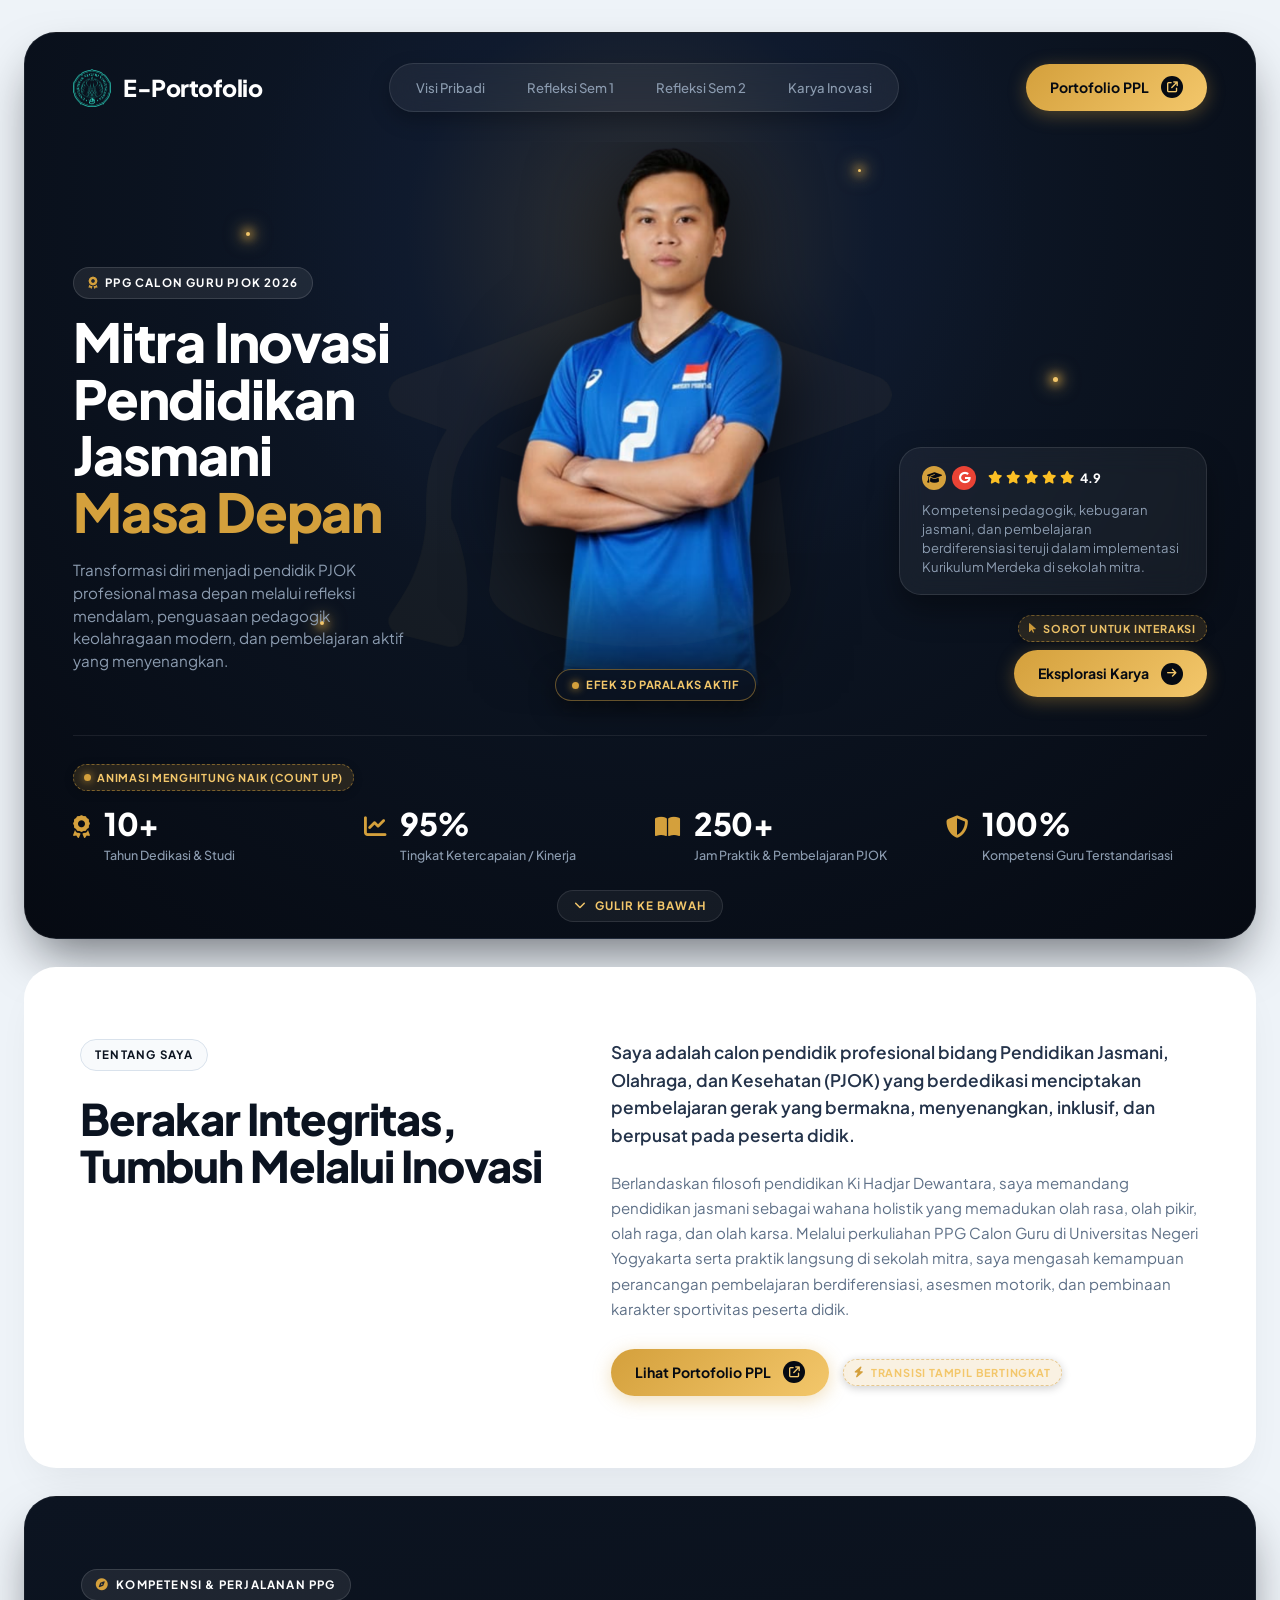
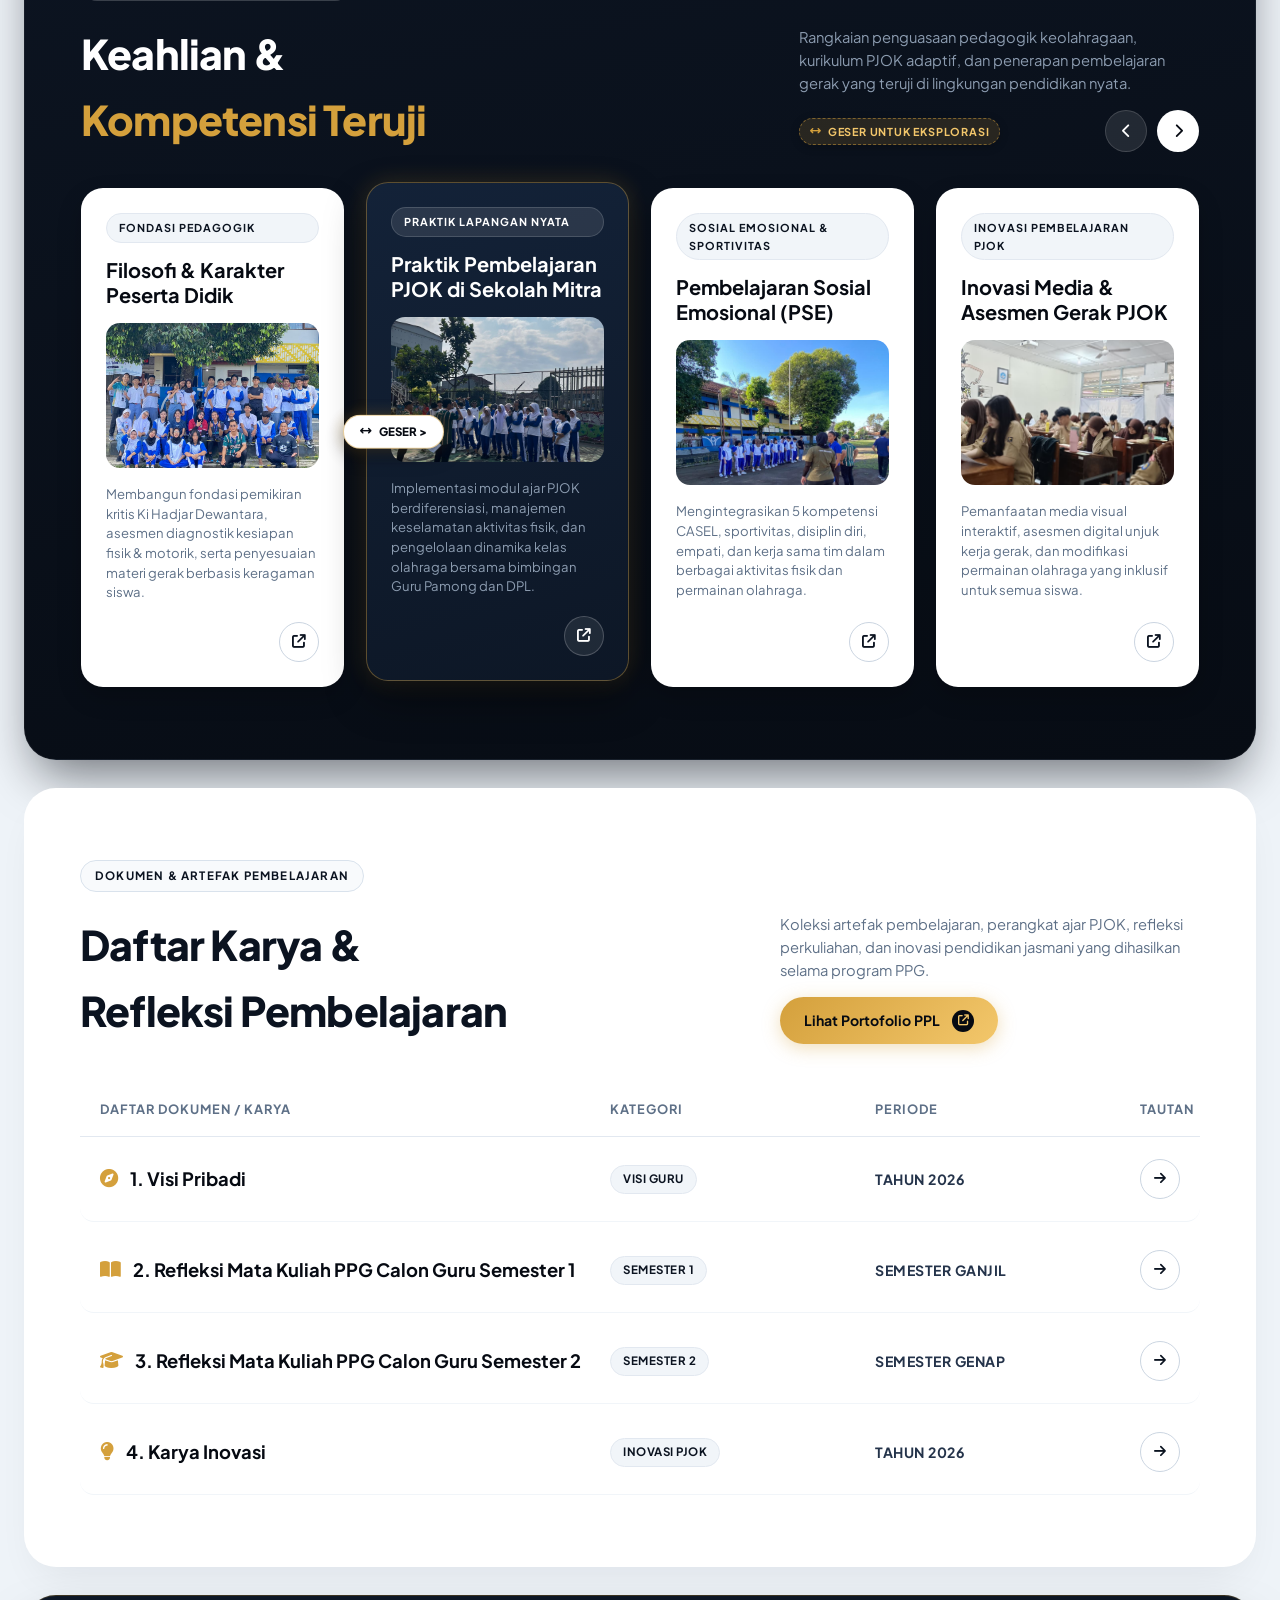
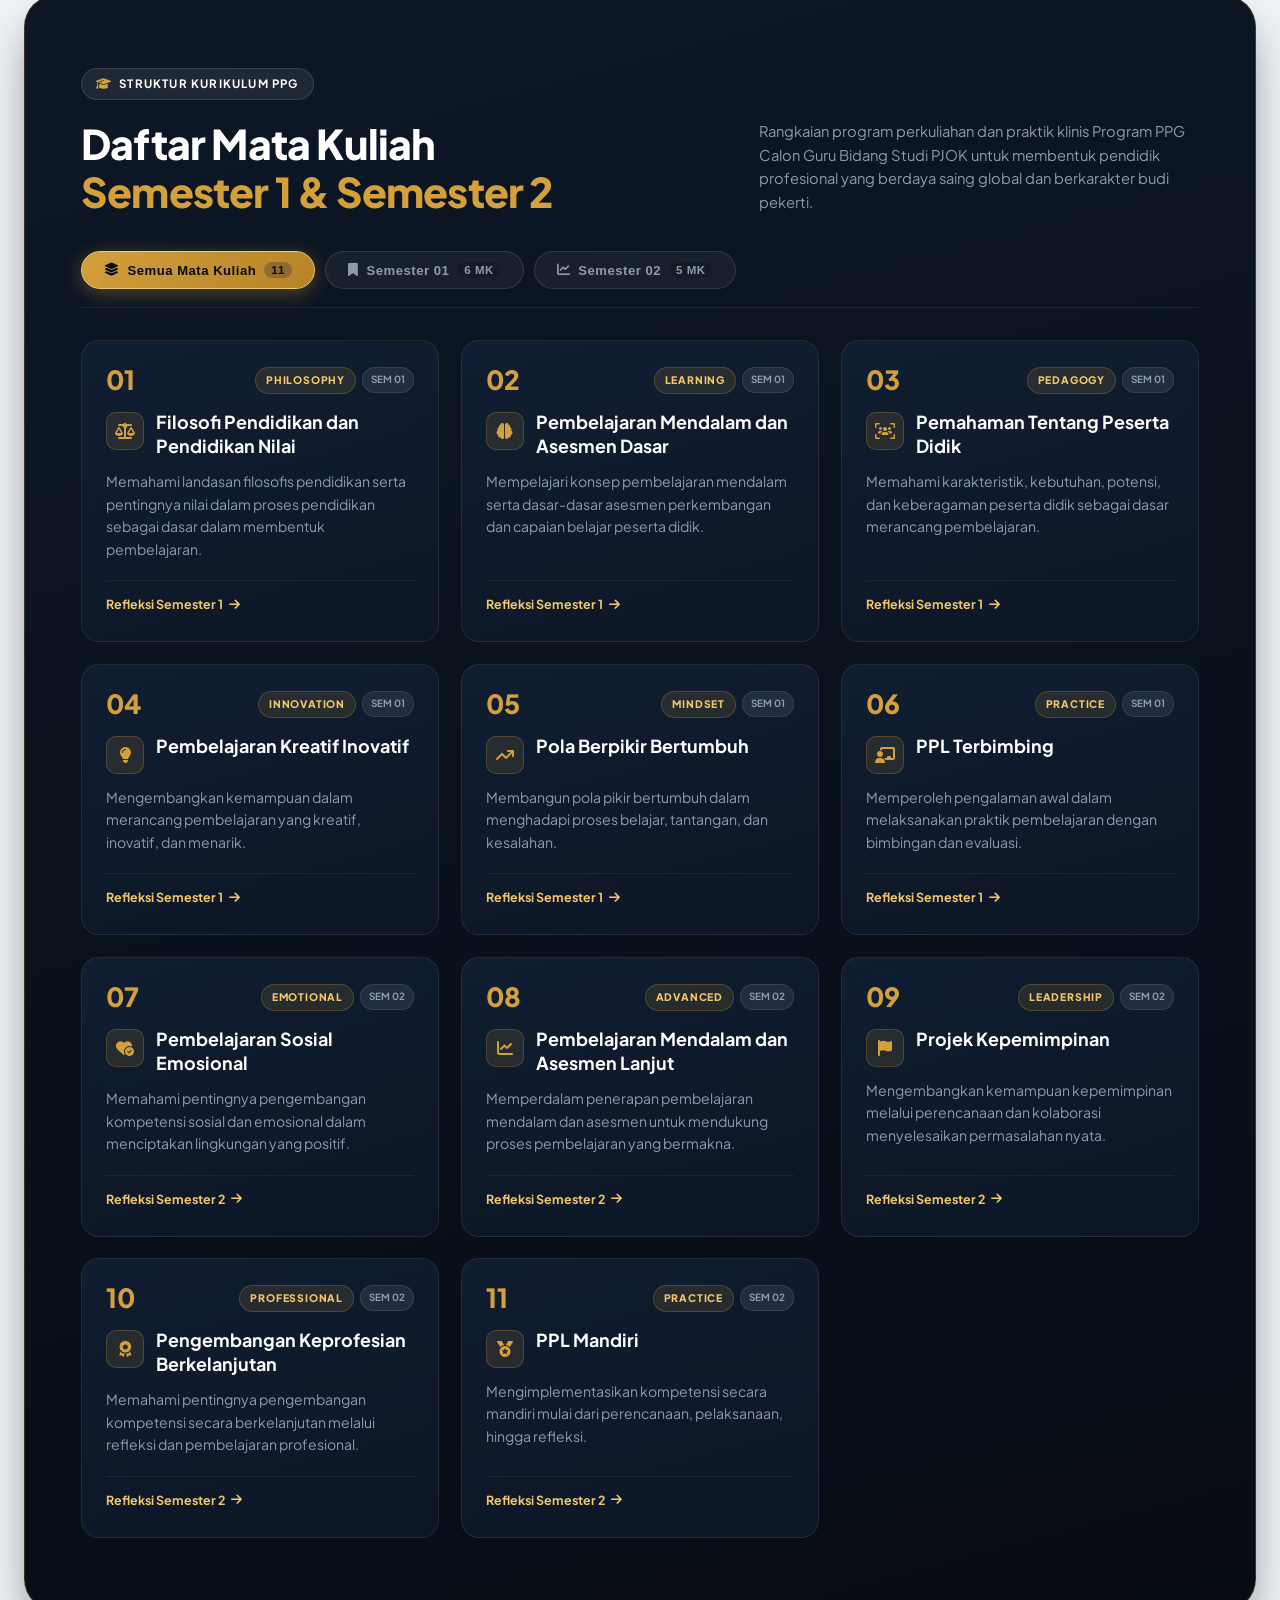
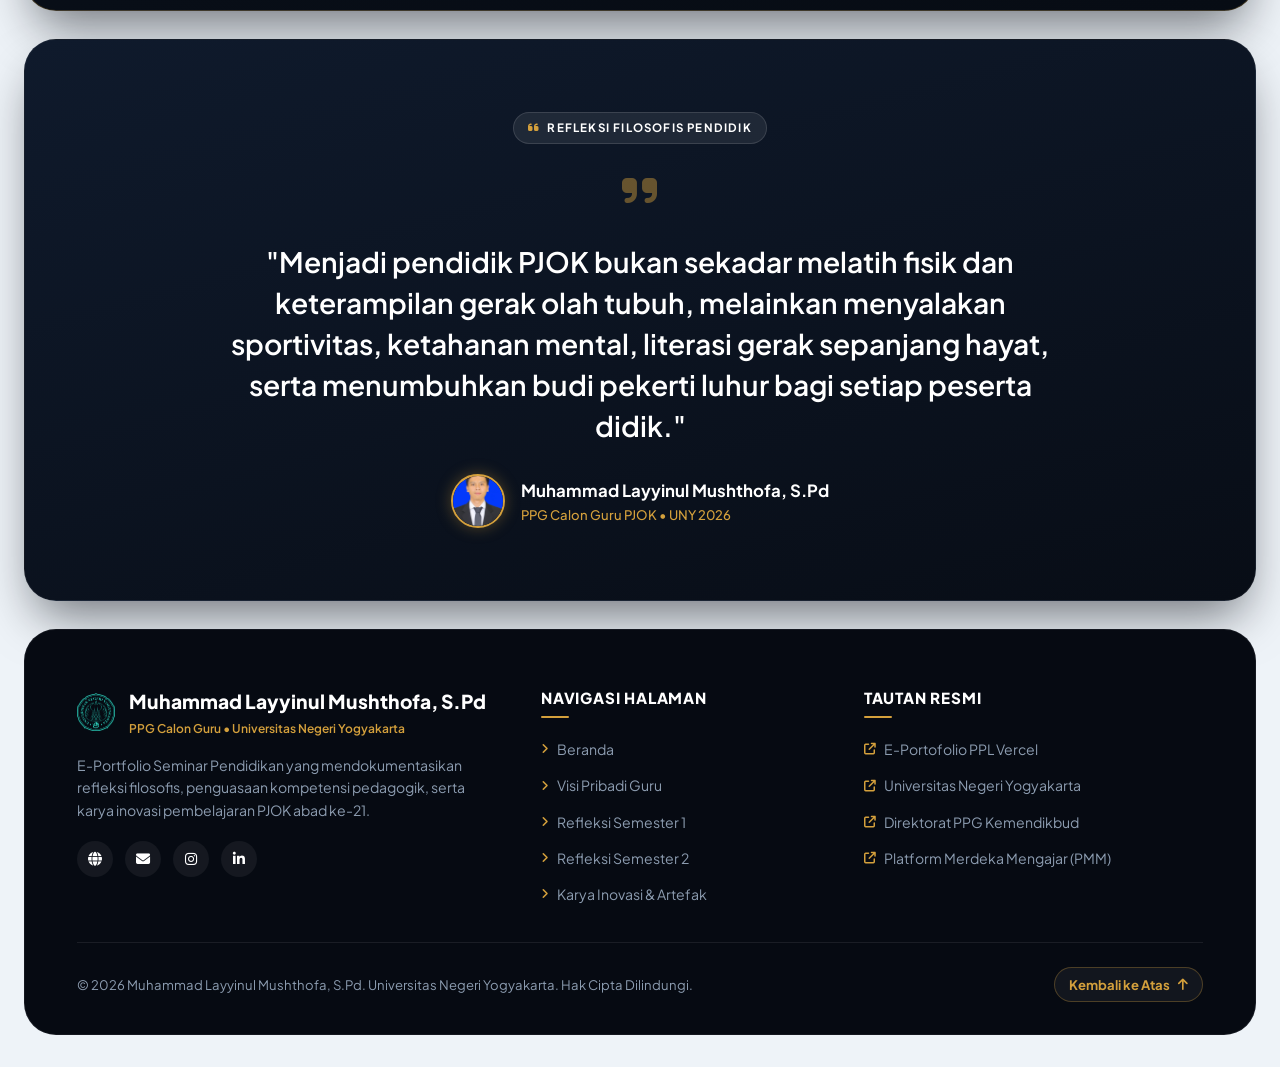
==== index.html @ ef08bad0 "first commit" ====
<!doctype html>
<html lang="id">
  <head>
    <meta charset="UTF-8" />
    <meta name="viewport" content="width=device-width, initial-scale=1.0" />
    <title>Muhammad Layyinul Mushthofa | E-Portfolio Seminar Pendidikan</title>
    <meta name="description" content="E-Portfolio Seminar Pendidikan - Muhammad Layyinul Mushthofa, S.Pd, PPG Calon Guru Universitas Negeri Yogyakarta (UNY)&copy; 2026." />

    <!-- Favicon -->
    <link rel="shortcut icon" href="images/Logo Uny outlitne.png" type="image/x-icon" />

    <!-- Google Fonts: Plus Jakarta Sans for High-End Editorial Clarity -->
    <link rel="preconnect" href="https://fonts.googleapis.com" />
    <link rel="preconnect" href="https://fonts.gstatic.com" crossorigin />
    <link href="https://fonts.googleapis.com/css2?family=Plus+Jakarta+Sans:ital,wght@0,300;0,400;0,500;0,600;0,700;0,800;1,400;1,600;1,700&display=swap" rel="stylesheet" />

    <!-- FontAwesome 6 -->
    <link rel="stylesheet" href="https://cdnjs.cloudflare.com/ajax/libs/font-awesome/6.5.1/css/all.min.css" />

    <!-- Custom CSS (Luxury Deep Navy & Gold Theme with Dynamic Motion Interactions) -->
    <link rel="stylesheet" href="css/style.css" />
  </head>
  <body>
    <!-- SIDE SCROLL PROGRESS BAR (Petunjuk alur progress scroll halus) -->
    <div class="side-scroll-progress-bar" id="sideProgressBar"></div>

    <!-- PAGE WRAPPER (Frame mewah sesuai tata letak referensi) -->
    <div class="page-wrapper">
      <!-- ==========================================================================
           1. HERO CONTAINER (Deep Navy Card dengan 3D Parallax & Ambient Glint)
           ========================================================================== -->
      <section class="hero-container" id="home">
        <!-- Ambient Radial Glow Effect -->
        <div class="hero-glow-bg"></div>

        <!-- Ambient Gold Shimmer Glints (Efek pendaran cahaya bergerak lembut) -->
        <div class="glint-sparkle glint-1"></div>
        <div class="glint-sparkle glint-2"></div>
        <div class="glint-sparkle glint-3"></div>
        <div class="glint-sparkle glint-4"></div>

        <!-- 3D Parallax Watermark: Topi Toga Wisuda / Lambang Pendidikan -->
        <div class="hero-watermark" id="heroWatermark">
          <i class="fa-solid fa-graduation-cap"></i>
        </div>

        <!-- NAVBAR -->
        <header class="hero-navbar">
          <!-- Logo & Brand Name -->
          <a href="#home" class="nav-brand">
            <img src="images/Logo Uny outlitne.png" alt="Logo UNY" class="brand-logo-img" />
            <span class="brand-name">E-Portofolio</span>
          </a>

          <!-- Pill-Shaped Centered Navigation Bar -->
          <nav class="nav-pill-center" id="mainNav">
            <a href="visi.html" class="nav-link">Visi Pribadi</a>
            <a href="refleksi1.html" class="nav-link">Refleksi Sem 1</a>
            <a href="refleksi2.html" class="nav-link">Refleksi Sem 2</a>
            <a href="karya.html" class="nav-link">Karya Inovasi</a>
          </nav>

          <!-- Right Action: Gold CTA Pill Button with Micro-interactions -->
          <div class="nav-cta-wrap">
            <a href="https://e-protofolio-ppg-layyinul.vercel.app/" target="_blank" class="btn-gold nav-cta-btn">
              <span>Portofolio PPL</span>
              <span class="btn-gold-arrow"><i class="fa-solid fa-arrow-up-right-from-square"></i></span>
            </a>
            <!-- Mobile Menu Toggle Button -->
            <button class="mobile-nav-toggle" id="mobileMenuToggle" aria-label="Toggle Navigation">
              <i class="fa-solid fa-bars"></i>
            </button>
          </div>
        </header>

        <!-- Mobile Navigation Drawer -->
        <div class="mobile-menu-drawer" id="mobileDrawer">
          <a href="visi.html" onclick="closeMobileMenu()">Visi Pribadi</a>
          <a href="refleksi1.html" onclick="closeMobileMenu()">Refleksi Sem 1</a>
          <a href="refleksi2.html" onclick="closeMobileMenu()">Refleksi Sem 2</a>
          <a href="karya.html" onclick="closeMobileMenu()">Karya Inovasi</a>
          <a href="https://e-protofolio-ppg-layyinul.vercel.app/" target="_blank">Lihat Portofolio PPL Ã¢â€ â€”</a>
        </div>

        <!-- HERO MAIN BODY GRID -->
        <div class="hero-body-grid">
          <!-- Left Column: Pill Badge & Bold Headline -->
          <div class="hero-col-left">
            <div class="badge-pill badge-pill-dark"><i class="fa-solid fa-award"></i> PPG CALON GURU PJOK 2026</div>
            <h1>
              Mitra Inovasi<br />
              Pendidikan Jasmani<br />
              <span class="gold">Masa Depan</span>
            </h1>
            <p class="hero-subtext">Transformasi diri menjadi pendidik PJOK profesional masa depan melalui refleksi mendalam, penguasaan pedagogik keolahragaan modern, dan pembelajaran aktif yang menyenangkan.</p>
          </div>

          <!-- Center Column: Prominent Portrait Photo with 3D Parallax & Motion Cue -->
          <div class="hero-col-center">
            <div class="hero-person-wrap" id="heroPersonWrap">
              <img src="images/Hero Foto Half.png" alt="Muhammad Layyinul Mushthofa, S.Pd" class="hero-person-img" id="heroPersonImg" />
              <!-- Motion Cue Anotasi: 3D Parallax Depth -->
              <div class="hero-parallax-cue">
                <span class="pulse-dot"></span>
                <span>EFEK 3D PARALAKS AKTIF</span>
              </div>
            </div>
          </div>

          <!-- Right Column: Glassmorphism Credential Card & Gold Action -->
          <div class="hero-col-right">
            <!-- Review / Credential Card -->
            <div class="hero-rating-card">
              <div class="rating-header">
                <div class="rating-social-icons">
                  <i class="fa-solid fa-graduation-cap icon-uny" title="UNY"></i>
                  <i class="fa-brands fa-google icon-google" title="Google Certified Educator Ready"></i>
                </div>
                <div class="stars-score">
                  <i class="fa-solid fa-star"></i>
                  <i class="fa-solid fa-star"></i>
                  <i class="fa-solid fa-star"></i>
                  <i class="fa-solid fa-star"></i>
                  <i class="fa-solid fa-star"></i>
                  <span>4.9</span>
                </div>
              </div>
              <p class="rating-desc">Kompetensi pedagogik, kebugaran jasmani, dan pembelajaran berdiferensiasi teruji dalam implementasi Kurikulum Merdeka di sekolah mitra.</p>
            </div>

            <!-- Action Button with Hover Motion Cue -->
            <div class="hero-right-action-wrap">
              <div class="motion-annotation"><i class="fa-solid fa-arrow-pointer"></i> SOROT UNTUK INTERAKSI</div>
              <a href="karya.html" class="btn-gold">
                <span>Eksplorasi Karya</span>
                <span class="btn-gold-arrow"><i class="fa-solid fa-arrow-right"></i></span>
              </a>
            </div>
          </div>
        </div>

        <!-- HERO STATS BAR (ANIMASI MENGHITUNG NAIK / STAT COUNTER) -->
        <div class="hero-stats-bar" id="statsBar">
          <div class="stats-bar-header">
            <div class="motion-annotation"><span class="pulse-dot"></span> ANIMASI MENGHITUNG NAIK (COUNT UP)</div>
          </div>

          <div class="stats-grid">
            <!-- Stat 1 -->
            <div class="stat-item">
              <div class="stat-icon"><i class="fa-solid fa-award"></i></div>
              <div>
                <div class="stat-number"><span class="counter-number" data-target="10">0</span><span class="stat-suffix">+</span></div>
                <div class="stat-label">Tahun Dedikasi &amp; Studi</div>
              </div>
            </div>

            <!-- Stat 2 -->
            <div class="stat-item">
              <div class="stat-icon"><i class="fa-solid fa-chart-line"></i></div>
              <div>
                <div class="stat-number"><span class="counter-number" data-target="95">0</span><span class="stat-suffix">%</span></div>
                <div class="stat-label">Tingkat Ketercapaian / Kinerja</div>
              </div>
            </div>

            <!-- Stat 3 -->
            <div class="stat-item">
              <div class="stat-icon"><i class="fa-solid fa-book-open"></i></div>
              <div>
                <div class="stat-number"><span class="counter-number" data-target="250">0</span><span class="stat-suffix">+</span></div>
                <div class="stat-label">Jam Praktik &amp; Pembelajaran PJOK</div>
              </div>
            </div>

            <!-- Stat 4 -->
            <div class="stat-item">
              <div class="stat-icon"><i class="fa-solid fa-shield-halved"></i></div>
              <div>
                <div class="stat-number"><span class="counter-number" data-target="100">0</span><span class="stat-suffix">%</span></div>
                <div class="stat-label">Kompetensi Guru Terstandarisasi</div>
              </div>
            </div>
          </div>
        </div>

        <!-- SCROLL DOWN FLOW CUE (SCROLL V) -->
        <div class="hero-scroll-cue-wrap">
          <a href="#about" class="hero-scroll-cue"> <i class="fa-solid fa-chevron-down"></i> GULIR KE BAWAH </a>
        </div>
      </section>

      <!-- ==========================================================================
           2. ABOUT / PHILOSOPHY SECTION (Pure White Card Background)
           ========================================================================== -->
      <section class="about-section reveal-cascade" id="about">
        <div class="about-grid">
          <!-- Left Column -->
          <div class="about-col-left reveal-cascade delay-1">
            <div class="badge-pill badge-pill-light">TENTANG SAYA</div>
            <h2>
              Berakar Integritas,<br />
              Tumbuh Melalui Inovasi
            </h2>
          </div>

          <!-- Right Column -->
          <div class="about-col-right reveal-cascade delay-2">
            <p class="about-lead-text">Saya adalah calon pendidik profesional bidang Pendidikan Jasmani, Olahraga, dan Kesehatan (PJOK) yang berdedikasi menciptakan pembelajaran gerak yang bermakna, menyenangkan, inklusif, dan berpusat pada peserta didik.</p>
            <p class="about-body-text">
              Berlandaskan filosofi pendidikan Ki Hadjar Dewantara, saya memandang pendidikan jasmani sebagai wahana holistik yang memadukan olah rasa, olah pikir, olah raga, dan olah karsa. Melalui perkuliahan PPG Calon Guru di
              Universitas Negeri Yogyakarta serta praktik langsung di sekolah mitra, saya mengasah kemampuan perancangan pembelajaran berdiferensiasi, asesmen motorik, dan pembinaan karakter sportivitas peserta didik.
            </p>
            <div class="about-action-wrap">
              <a href="https://e-protofolio-ppg-layyinul.vercel.app/" target="_blank" class="btn-gold">
                <span>Lihat Portofolio PPL</span>
                <span class="btn-gold-arrow"><i class="fa-solid fa-arrow-up-right-from-square"></i></span>
              </a>
              <div class="motion-annotation"><i class="fa-solid fa-bolt"></i> TRANSISI TAMPIL BERTINGKAT</div>
            </div>
          </div>
        </div>
      </section>

      <!-- ==========================================================================
           3. SERVICES / JOURNEY SECTION (CAROUSEL DRAG & ACTIVE CARD ELEVATION)
           ========================================================================== -->
      <section class="services-section reveal-cascade" id="services">
        <!-- Section Header -->
        <div class="services-header">
          <div class="services-header-left reveal-cascade delay-1">
            <div class="badge-pill badge-pill-dark"><i class="fa-solid fa-compass"></i> KOMPETENSI &amp; PERJALANAN PPG</div>
            <h2>
              Keahlian &amp;<br />
              <span class="gold">Kompetensi Teruji</span>
            </h2>
          </div>

          <div class="services-header-right reveal-cascade delay-2">
            <p>Rangkaian penguasaan pedagogik keolahragaan, kurikulum PJOK adaptif, dan penerapan pembelajaran gerak yang teruji di lingkungan pendidikan nyata.</p>
            <div class="services-controls-bar">
              <div class="motion-annotation"><i class="fa-solid fa-arrows-left-right"></i> GESER UNTUK EKSPLORASI</div>
              <div class="carousel-nav-arrows">
                <button class="nav-arrow-btn nav-arrow-prev" id="prevCardBtn" aria-label="Sebelumnya">
                  <i class="fa-solid fa-chevron-left"></i>
                </button>
                <button class="nav-arrow-btn nav-arrow-next" id="nextCardBtn" aria-label="Selanjutnya">
                  <i class="fa-solid fa-chevron-right"></i>
                </button>
              </div>
            </div>
          </div>
        </div>

        <!-- Cards Slider / Draggable Grid (4 distinct cards) -->
        <div class="services-cards-grid" id="servicesGrid">
          <!-- Card 1: White Card -->
          <div class="service-card">
            <div>
              <div class="service-card-tag">FONDASI PEDAGOGIK</div>
              <h3>Filosofi &amp; Karakter Peserta Didik</h3>
              <div class="service-card-image-wrap">
                <img src="images/baner observasi.jpeg" alt="Observasi Lingkungan Belajar" />
              </div>
              <p class="service-card-desc">Membangun fondasi pemikiran kritis Ki Hadjar Dewantara, asesmen diagnostik kesiapan fisik &amp; motorik, serta penyesuaian materi gerak berbasis keragaman siswa.</p>
            </div>
            <div class="service-card-footer">
              <span class="card-hover-focus-pill"><i class="fa-solid fa-sparkles"></i> Fokus Terangkat</span>
              <a href="refleksi1.html" class="btn-circle-arrow" title="Pelajari Detail">
                <i class="fa-solid fa-arrow-up-right-from-square"></i>
              </a>
            </div>
          </div>

          <!-- Card 2: Active Featured Dark Card (Matching Center Style in Reference) -->
          <div class="service-card service-card-featured">
            <!-- Dynamic DRAG / SWIPE Pill Indicator -->
            <div class="drag-indicator-pill"><i class="fa-solid fa-arrows-left-right"></i> GESER &gt;</div>
            <div>
              <div class="service-card-tag">PRAKTIK LAPANGAN NYATA</div>
              <h3>Praktik Pembelajaran PJOK di Sekolah Mitra</h3>
              <div class="service-card-image-wrap">
                <img src="images/asesmen basket.jpeg" alt="Praktik Mengajar PJOK" />
              </div>
              <p class="service-card-desc">Implementasi modul ajar PJOK berdiferensiasi, manajemen keselamatan aktivitas fisik, dan pengelolaan dinamika kelas olahraga bersama bimbingan Guru Pamong dan DPL.</p>
            </div>
            <div class="service-card-footer">
              <span class="card-hover-focus-pill"><i class="fa-solid fa-circle-check"></i> Sorotan Aktif</span>
              <a href="https://e-protofolio-ppg-layyinul.vercel.app/" target="_blank" class="btn-circle-arrow btn-circle-arrow-dark" title="Buka Detail Portofolio PPL">
                <i class="fa-solid fa-arrow-up-right-from-square"></i>
              </a>
            </div>
          </div>

          <!-- Card 3: White Card -->
          <div class="service-card">
            <div>
              <div class="service-card-tag">SOSIAL EMOSIONAL &amp; SPORTIVITAS</div>
              <h3>Pembelajaran Sosial Emosional (PSE)</h3>
              <div class="service-card-image-wrap">
                <img src="images/praktik.jpeg" alt="Pembelajaran Sosial Emosional" />
              </div>
              <p class="service-card-desc">Mengintegrasikan 5 kompetensi CASEL, sportivitas, disiplin diri, empati, dan kerja sama tim dalam berbagai aktivitas fisik dan permainan olahraga.</p>
            </div>
            <div class="service-card-footer">
              <span class="card-hover-focus-pill"><i class="fa-solid fa-sparkles"></i> Fokus Terangkat</span>
              <a href="refleksi2.html" class="btn-circle-arrow" title="Pelajari Detail">
                <i class="fa-solid fa-arrow-up-right-from-square"></i>
              </a>
            </div>
          </div>

          <!-- Card 4: White Card -->
          <div class="service-card">
            <div>
              <div class="service-card-tag">INOVASI PEMBELAJARAN PJOK</div>
              <h3>Inovasi Media &amp; Asesmen Gerak PJOK</h3>
              <div class="service-card-image-wrap">
                <img src="images/Mengawas ASTS.jpeg" alt="Inovasi PJOK" />
              </div>
              <p class="service-card-desc">Pemanfaatan media visual interaktif, asesmen digital unjuk kerja gerak, dan modifikasi permainan olahraga yang inklusif untuk semua siswa.</p>
            </div>
            <div class="service-card-footer">
              <span class="card-hover-focus-pill"><i class="fa-solid fa-sparkles"></i> Fokus Terangkat</span>
              <a href="karya.html" class="btn-circle-arrow" title="Pelajari Detail">
                <i class="fa-solid fa-arrow-up-right-from-square"></i>
              </a>
            </div>
          </div>
        </div>
      </section>

      <!-- ==========================================================================
           4. DAFTAR KARYA & REFLEKSI (PROJECTS / WORKS LIST)
           ========================================================================== -->
      <section class="works-section reveal-cascade" id="works">
        <!-- Section Header -->
        <div class="works-header">
          <div class="works-header-left reveal-cascade delay-1">
            <div class="badge-pill badge-pill-light">DOKUMEN &amp; ARTEFAK PEMBELAJARAN</div>
            <h2>
              Daftar Karya &amp;<br />
              Refleksi Pembelajaran
            </h2>
          </div>

          <div class="works-header-right reveal-cascade delay-2">
            <p>Koleksi artefak pembelajaran, perangkat ajar PJOK, refleksi perkuliahan, dan inovasi pendidikan jasmani yang dihasilkan selama program PPG.</p>
            <div>
              <a href="https://e-protofolio-ppg-layyinul.vercel.app/" target="_blank" class="btn-gold">
                <span>Lihat Portofolio PPL</span>
                <span class="btn-gold-arrow"><i class="fa-solid fa-arrow-up-right-from-square"></i></span>
              </a>
            </div>
          </div>
        </div>

        <!-- Works Table / List View -->
        <div class="works-table-container">
          <!-- Table Header -->
          <div class="works-table-head">
            <div>Daftar Dokumen / Karya</div>
            <div>Kategori</div>
            <div>Periode</div>
            <div>Tautan</div>
          </div>

          <!-- Table Rows List with Cascade Stagger -->
          <div class="works-list">
            <!-- Row 1: Visi Pribadi -->
            <div class="work-row-item reveal-cascade delay-1">
              <div class="work-title">
                <i class="fa-solid fa-compass text-gold"></i>
                <span>1. Visi Pribadi</span>
              </div>
              <div>
                <span class="work-category-badge">Visi Guru</span>
              </div>
              <div class="work-date">Tahun 2026</div>
              <div class="work-action">
                <a href="visi.html" class="btn-circle-arrow" title="Buka Visi Pribadi">
                  <i class="fa-solid fa-arrow-right"></i>
                </a>
              </div>
            </div>

            <!-- Row 2: Refleksi Mata Kuliah PPG Calon Guru Semester 1 -->
            <div class="work-row-item reveal-cascade delay-2">
              <div class="work-title">
                <i class="fa-solid fa-book-open text-gold"></i>
                <span>2. Refleksi Mata Kuliah PPG Calon Guru Semester 1</span>
              </div>
              <div>
                <span class="work-category-badge">Semester 1</span>
              </div>
              <div class="work-date">Semester Ganjil</div>
              <div class="work-action">
                <a href="refleksi1.html" class="btn-circle-arrow" title="Buka Refleksi Semester 1">
                  <i class="fa-solid fa-arrow-right"></i>
                </a>
              </div>
            </div>

            <!-- Row 3: Refleksi Mata Kuliah PPG Calon Guru Semester 2 -->
            <div class="work-row-item reveal-cascade delay-3">
              <div class="work-title">
                <i class="fa-solid fa-graduation-cap text-gold"></i>
                <span>3. Refleksi Mata Kuliah PPG Calon Guru Semester 2</span>
              </div>
              <div>
                <span class="work-category-badge">Semester 2</span>
              </div>
              <div class="work-date">Semester Genap</div>
              <div class="work-action">
                <a href="refleksi2.html" class="btn-circle-arrow" title="Buka Refleksi Semester 2">
                  <i class="fa-solid fa-arrow-right"></i>
                </a>
              </div>
            </div>

            <!-- Row 4: Karya Inovasi -->
            <div class="work-row-item reveal-cascade delay-4">
              <div class="work-title">
                <i class="fa-solid fa-lightbulb text-gold"></i>
                <span>4. Karya Inovasi</span>
              </div>
              <div>
                <span class="work-category-badge">Inovasi PJOK</span>
              </div>
              <div class="work-date">Tahun 2026</div>
              <div class="work-action">
                <a href="karya.html" class="btn-circle-arrow" title="Buka Karya Inovasi">
                  <i class="fa-solid fa-arrow-right"></i>
                </a>
              </div>
            </div>
          </div>
        </div>
      </section>

      <!-- ==========================================================================
           5. DAFTAR MATA KULIAH SEMESTER 1 & SEMESTER 2 (COURSES SECTION)
           ========================================================================== -->
      <section class="courses-section reveal-cascade" id="courses">
        <!-- Section Header -->
        <div class="courses-header">
          <div class="courses-header-left reveal-cascade delay-1">
            <div class="badge-pill badge-pill-dark"><i class="fa-solid fa-graduation-cap"></i> STRUKTUR KURIKULUM PPG</div>
            <h2>
              Daftar Mata Kuliah<br />
              <span class="gold text-gold">Semester 1 &amp; Semester 2</span>
            </h2>
          </div>

          <div class="courses-header-right reveal-cascade delay-2">
            <p>Rangkaian program perkuliahan dan praktik klinis Program PPG Calon Guru Bidang Studi PJOK untuk membentuk pendidik profesional yang berdaya saing global dan berkarakter budi pekerti.</p>
          </div>
        </div>

        <!-- Semester Filter Tabs -->
        <div class="courses-tabs-wrap reveal-cascade delay-2">
          <button class="course-tab-btn active" data-target-semester="all">
            <i class="fa-solid fa-layer-group"></i>
            <span>Semua Mata Kuliah</span>
            <span class="tab-count">11</span>
          </button>
          <button class="course-tab-btn" data-target-semester="1">
            <i class="fa-solid fa-bookmark"></i>
            <span>Semester 01</span>
            <span class="tab-count">6 MK</span>
          </button>
          <button class="course-tab-btn" data-target-semester="2">
            <i class="fa-solid fa-chart-line"></i>
            <span>Semester 02</span>
            <span class="tab-count">5 MK</span>
          </button>
        </div>

        <!-- Courses Cards Grid -->
        <div class="courses-grid" id="coursesGrid">
          <!-- SEMESTER 01 -->
          <!-- 01: Filosofi Pendidikan dan Pendidikan Nilai -->
          <div class="course-card reveal-cascade delay-1" data-semester="1">
            <div>
              <div class="course-card-top">
                <span class="course-number">01</span>
                <div class="course-badges">
                  <span class="course-tag">PHILOSOPHY</span>
                  <span class="course-sem-badge">SEM 01</span>
                </div>
              </div>
              <div class="course-body">
                <div class="course-body-header">
                  <div class="course-icon"><i class="fa-solid fa-scale-balanced"></i></div>
                  <h3 class="course-title">Filosofi Pendidikan dan Pendidikan Nilai</h3>
                </div>
                <p class="course-desc">Memahami landasan filosofis pendidikan serta pentingnya nilai dalam proses pendidikan sebagai dasar dalam membentuk pembelajaran.</p>
              </div>
            </div>
            <div class="course-card-footer">
              <a href="refleksi1.html" class="course-footer-link">
                <span>Refleksi Semester 1</span>
                <i class="fa-solid fa-arrow-right"></i>
              </a>
            </div>
          </div>

          <!-- 02: Pembelajaran Mendalam dan Asesmen Dasar -->
          <div class="course-card reveal-cascade delay-2" data-semester="1">
            <div>
              <div class="course-card-top">
                <span class="course-number">02</span>
                <div class="course-badges">
                  <span class="course-tag">LEARNING</span>
                  <span class="course-sem-badge">SEM 01</span>
                </div>
              </div>
              <div class="course-body">
                <div class="course-body-header">
                  <div class="course-icon"><i class="fa-solid fa-brain"></i></div>
                  <h3 class="course-title">Pembelajaran Mendalam dan Asesmen Dasar</h3>
                </div>
                <p class="course-desc">Mempelajari konsep pembelajaran mendalam serta dasar-dasar asesmen perkembangan dan capaian belajar peserta didik.</p>
              </div>
            </div>
            <div class="course-card-footer">
              <a href="refleksi1.html" class="course-footer-link">
                <span>Refleksi Semester 1</span>
                <i class="fa-solid fa-arrow-right"></i>
              </a>
            </div>
          </div>

          <!-- 03: Pemahaman Tentang Peserta Didik -->
          <div class="course-card reveal-cascade delay-3" data-semester="1">
            <div>
              <div class="course-card-top">
                <span class="course-number">03</span>
                <div class="course-badges">
                  <span class="course-tag">PEDAGOGY</span>
                  <span class="course-sem-badge">SEM 01</span>
                </div>
              </div>
              <div class="course-body">
                <div class="course-body-header">
                  <div class="course-icon"><i class="fa-solid fa-users-viewfinder"></i></div>
                  <h3 class="course-title">Pemahaman Tentang Peserta Didik</h3>
                </div>
                <p class="course-desc">Memahami karakteristik, kebutuhan, potensi, dan keberagaman peserta didik sebagai dasar merancang pembelajaran.</p>
              </div>
            </div>
            <div class="course-card-footer">
              <a href="refleksi1.html" class="course-footer-link">
                <span>Refleksi Semester 1</span>
                <i class="fa-solid fa-arrow-right"></i>
              </a>
            </div>
          </div>

          <!-- 04: Pembelajaran Kreatif Inovatif -->
          <div class="course-card reveal-cascade delay-1" data-semester="1">
            <div>
              <div class="course-card-top">
                <span class="course-number">04</span>
                <div class="course-badges">
                  <span class="course-tag">INNOVATION</span>
                  <span class="course-sem-badge">SEM 01</span>
                </div>
              </div>
              <div class="course-body">
                <div class="course-body-header">
                  <div class="course-icon"><i class="fa-solid fa-lightbulb"></i></div>
                  <h3 class="course-title">Pembelajaran Kreatif Inovatif</h3>
                </div>
                <p class="course-desc">Mengembangkan kemampuan dalam merancang pembelajaran yang kreatif, inovatif, dan menarik.</p>
              </div>
            </div>
            <div class="course-card-footer">
              <a href="refleksi1.html" class="course-footer-link">
                <span>Refleksi Semester 1</span>
                <i class="fa-solid fa-arrow-right"></i>
              </a>
            </div>
          </div>

          <!-- 05: Pola Berpikir Bertumbuh -->
          <div class="course-card reveal-cascade delay-2" data-semester="1">
            <div>
              <div class="course-card-top">
                <span class="course-number">05</span>
                <div class="course-badges">
                  <span class="course-tag">MINDSET</span>
                  <span class="course-sem-badge">SEM 01</span>
                </div>
              </div>
              <div class="course-body">
                <div class="course-body-header">
                  <div class="course-icon"><i class="fa-solid fa-arrow-trend-up"></i></div>
                  <h3 class="course-title">Pola Berpikir Bertumbuh</h3>
                </div>
                <p class="course-desc">Membangun pola pikir bertumbuh dalam menghadapi proses belajar, tantangan, dan kesalahan.</p>
              </div>
            </div>
            <div class="course-card-footer">
              <a href="refleksi1.html" class="course-footer-link">
                <span>Refleksi Semester 1</span>
                <i class="fa-solid fa-arrow-right"></i>
              </a>
            </div>
          </div>

          <!-- 06: PPL Terbimbing -->
          <div class="course-card reveal-cascade delay-3" data-semester="1">
            <div>
              <div class="course-card-top">
                <span class="course-number">06</span>
                <div class="course-badges">
                  <span class="course-tag">PRACTICE</span>
                  <span class="course-sem-badge">SEM 01</span>
                </div>
              </div>
              <div class="course-body">
                <div class="course-body-header">
                  <div class="course-icon"><i class="fa-solid fa-chalkboard-user"></i></div>
                  <h3 class="course-title">PPL Terbimbing</h3>
                </div>
                <p class="course-desc">Memperoleh pengalaman awal dalam melaksanakan praktik pembelajaran dengan bimbingan dan evaluasi.</p>
              </div>
            </div>
            <div class="course-card-footer">
              <a href="refleksi1.html" class="course-footer-link">
                <span>Refleksi Semester 1</span>
                <i class="fa-solid fa-arrow-right"></i>
              </a>
            </div>
          </div>

          <!-- SEMESTER 02 -->
          <!-- 07: Pembelajaran Sosial Emosional -->
          <div class="course-card reveal-cascade delay-1" data-semester="2">
            <div>
              <div class="course-card-top">
                <span class="course-number">07</span>
                <div class="course-badges">
                  <span class="course-tag">EMOTIONAL</span>
                  <span class="course-sem-badge">SEM 02</span>
                </div>
              </div>
              <div class="course-body">
                <div class="course-body-header">
                  <div class="course-icon"><i class="fa-solid fa-heart-circle-check"></i></div>
                  <h3 class="course-title">Pembelajaran Sosial Emosional</h3>
                </div>
                <p class="course-desc">Memahami pentingnya pengembangan kompetensi sosial dan emosional dalam menciptakan lingkungan yang positif.</p>
              </div>
            </div>
            <div class="course-card-footer">
              <a href="refleksi2.html" class="course-footer-link">
                <span>Refleksi Semester 2</span>
                <i class="fa-solid fa-arrow-right"></i>
              </a>
            </div>
          </div>

          <!-- 08: Pembelajaran Mendalam dan Asesmen Lanjut -->
          <div class="course-card reveal-cascade delay-2" data-semester="2">
            <div>
              <div class="course-card-top">
                <span class="course-number">08</span>
                <div class="course-badges">
                  <span class="course-tag">ADVANCED</span>
                  <span class="course-sem-badge">SEM 02</span>
                </div>
              </div>
              <div class="course-body">
                <div class="course-body-header">
                  <div class="course-icon"><i class="fa-solid fa-chart-line"></i></div>
                  <h3 class="course-title">Pembelajaran Mendalam dan Asesmen Lanjut</h3>
                </div>
                <p class="course-desc">Memperdalam penerapan pembelajaran mendalam dan asesmen untuk mendukung proses pembelajaran yang bermakna.</p>
              </div>
            </div>
            <div class="course-card-footer">
              <a href="refleksi2.html" class="course-footer-link">
                <span>Refleksi Semester 2</span>
                <i class="fa-solid fa-arrow-right"></i>
              </a>
            </div>
          </div>

          <!-- 09: Projek Kepemimpinan -->
          <div class="course-card reveal-cascade delay-3" data-semester="2">
            <div>
              <div class="course-card-top">
                <span class="course-number">09</span>
                <div class="course-badges">
                  <span class="course-tag">LEADERSHIP</span>
                  <span class="course-sem-badge">SEM 02</span>
                </div>
              </div>
              <div class="course-body">
                <div class="course-body-header">
                  <div class="course-icon"><i class="fa-solid fa-flag"></i></div>
                  <h3 class="course-title">Projek Kepemimpinan</h3>
                </div>
                <p class="course-desc">Mengembangkan kemampuan kepemimpinan melalui perencanaan dan kolaborasi menyelesaikan permasalahan nyata.</p>
              </div>
            </div>
            <div class="course-card-footer">
              <a href="refleksi2.html" class="course-footer-link">
                <span>Refleksi Semester 2</span>
                <i class="fa-solid fa-arrow-right"></i>
              </a>
            </div>
          </div>

          <!-- 10: Pengembangan Keprofesian Berkelanjutan -->
          <div class="course-card reveal-cascade delay-1" data-semester="2">
            <div>
              <div class="course-card-top">
                <span class="course-number">10</span>
                <div class="course-badges">
                  <span class="course-tag">PROFESSIONAL</span>
                  <span class="course-sem-badge">SEM 02</span>
                </div>
              </div>
              <div class="course-body">
                <div class="course-body-header">
                  <div class="course-icon"><i class="fa-solid fa-award"></i></div>
                  <h3 class="course-title">Pengembangan Keprofesian Berkelanjutan</h3>
                </div>
                <p class="course-desc">Memahami pentingnya pengembangan kompetensi secara berkelanjutan melalui refleksi dan pembelajaran profesional.</p>
              </div>
            </div>
            <div class="course-card-footer">
              <a href="refleksi2.html" class="course-footer-link">
                <span>Refleksi Semester 2</span>
                <i class="fa-solid fa-arrow-right"></i>
              </a>
            </div>
          </div>

          <!-- 11: PPL Mandiri -->
          <div class="course-card reveal-cascade delay-2" data-semester="2">
            <div>
              <div class="course-card-top">
                <span class="course-number">11</span>
                <div class="course-badges">
                  <span class="course-tag">PRACTICE</span>
                  <span class="course-sem-badge">SEM 02</span>
                </div>
              </div>
              <div class="course-body">
                <div class="course-body-header">
                  <div class="course-icon"><i class="fa-solid fa-medal"></i></div>
                  <h3 class="course-title">PPL Mandiri</h3>
                </div>
                <p class="course-desc">Mengimplementasikan kompetensi secara mandiri mulai dari perencanaan, pelaksanaan, hingga refleksi.</p>
              </div>
            </div>
            <div class="course-card-footer">
              <a href="refleksi2.html" class="course-footer-link">
                <span>Refleksi Semester 2</span>
                <i class="fa-solid fa-arrow-right"></i>
              </a>
            </div>
          </div>
        </div>
      </section>

      <!-- ==========================================================================
           6. REFLECTION & TESTIMONIAL QUOTE (Deep Navy Surface)
           ========================================================================== -->
      <section class="reflection-section reveal-cascade" id="reflection">
        <div class="reflection-content">
          <div class="badge-pill badge-pill-dark"><i class="fa-solid fa-quote-left"></i> REFLEKSI FILOSOFIS PENDIDIK</div>
          <div class="quote-icon">
            <i class="fa-solid fa-quote-right"></i>
          </div>
          <blockquote class="reflection-quote">
            "Menjadi pendidik PJOK bukan sekadar melatih fisik dan keterampilan gerak olah tubuh, melainkan menyalakan sportivitas, ketahanan mental, literasi gerak sepanjang hayat, serta menumbuhkan budi pekerti luhur bagi setiap peserta didik."
          </blockquote>
          <div class="reflection-author">
            <img src="images/Pas Foto.jpeg" alt="Muhammad Layyinul Mushthofa, S.Pd" class="author-avatar" />
            <div class="author-info">
              <div class="author-name">Muhammad Layyinul Mushthofa, S.Pd</div>
              <div class="author-role">PPG Calon Guru PJOK &bull; UNY 2026</div>
            </div>
          </div>
        </div>
      </section>

      <!-- ==========================================================================
           6. FOOTER (Deep Navy Closing)
           ========================================================================== -->
      <footer class="site-footer reveal-cascade">
        <div class="footer-grid">
          <!-- Col 1: Brand Info -->
          <div class="footer-col-brand">
            <div class="footer-brand">
              <img src="images/Logo Uny outlitne.png" alt="Logo UNY" class="brand-logo-img" />
              <div>
                <span class="footer-brand-name">Muhammad Layyinul Mushthofa, S.Pd</span>
                <span class="footer-brand-sub">PPG Calon Guru &bull; Universitas Negeri Yogyakarta</span>
              </div>
            </div>
            <p class="footer-brand-desc">E-Portfolio Seminar Pendidikan yang mendokumentasikan refleksi filosofis, penguasaan kompetensi pedagogik, serta karya inovasi pembelajaran PJOK abad ke-21.</p>
            <div class="footer-social-icons">
              <a href="https://e-protofolio-ppg-layyinul.vercel.app/" target="_blank" title="E-Portfolio PPL Vercel" aria-label="Vercel">
                <i class="fa-solid fa-globe"></i>
              </a>
              <a href="mailto:layyinulmushthofa@gmail.com" title="Email Kontak" aria-label="Email">
                <i class="fa-solid fa-envelope"></i>
              </a>
              <a href="https://www.instagram.com/" target="_blank" title="Instagram" aria-label="Instagram">
                <i class="fa-brands fa-instagram"></i>
              </a>
              <a href="https://www.linkedin.com/" target="_blank" title="LinkedIn" aria-label="LinkedIn">
                <i class="fa-brands fa-linkedin-in"></i>
              </a>
            </div>
          </div>

          <!-- Col 2: Navigasi Cepat -->
          <div class="footer-col-nav">
            <h4 class="footer-heading">Navigasi Halaman</h4>
            <ul class="footer-menu-list">
              <li>
                <a href="index.html"><i class="fa-solid fa-angle-right"></i> Beranda</a>
              </li>
              <li>
                <a href="visi.html"><i class="fa-solid fa-angle-right"></i> Visi Pribadi Guru</a>
              </li>
              <li>
                <a href="refleksi1.html"><i class="fa-solid fa-angle-right"></i> Refleksi Semester 1</a>
              </li>
              <li>
                <a href="refleksi2.html"><i class="fa-solid fa-angle-right"></i> Refleksi Semester 2</a>
              </li>
              <li>
                <a href="karya.html"><i class="fa-solid fa-angle-right"></i> Karya Inovasi &amp; Artefak</a>
              </li>
            </ul>
          </div>

          <!-- Col 3: Tautan Eksternal & Lembaga -->
          <div class="footer-col-nav">
            <h4 class="footer-heading">Tautan Resmi</h4>
            <ul class="footer-menu-list">
              <li>
                <a href="https://e-protofolio-ppg-layyinul.vercel.app/" target="_blank"> <i class="fa-solid fa-arrow-up-right-from-square"></i> E-Portofolio PPL Vercel </a>
              </li>
              <li>
                <a href="https://www.uny.ac.id/" target="_blank"> <i class="fa-solid fa-arrow-up-right-from-square"></i> Universitas Negeri Yogyakarta </a>
              </li>
              <li>
                <a href="https://ppg.kemdikbud.go.id/" target="_blank"> <i class="fa-solid fa-arrow-up-right-from-square"></i> Direktorat PPG Kemendikbud </a>
              </li>
              <li>
                <a href="https://guru.kemdikbud.go.id/" target="_blank"> <i class="fa-solid fa-arrow-up-right-from-square"></i> Platform Merdeka Mengajar (PMM) </a>
              </li>
            </ul>
          </div>
        </div>

        <div class="footer-bottom">
          <p>&copy; 2026 Muhammad Layyinul Mushthofa, S.Pd. Universitas Negeri Yogyakarta. Hak Cipta Dilindungi.</p>
          <a
            href="#"
            onclick="
              window.scrollTo({ top: 0, behavior: 'smooth' });
              return false;
            "
            class="footer-back-to-top"
            title="Kembali ke atas"
          >
            <span>Kembali ke Atas</span>
            <i class="fa-solid fa-arrow-up"></i>
          </a>
        </div>
      </footer>
    </div>

    <!-- ==========================================================================
         INTERACTIVE SCRIPTS: PARALLAX, COUNT UP, DRAG CAROUSEL & SCROLL REVEAL
         ========================================================================== -->
    <script>
      // 1. SIDE SCROLL PROGRESS BAR
      const progressBar = document.getElementById("sideProgressBar");
      window.addEventListener("scroll", () => {
        const scrollTop = window.scrollY || document.documentElement.scrollTop;
        const scrollHeight = document.documentElement.scrollHeight - document.documentElement.clientHeight;
        const progress = (scrollTop / scrollHeight) * 100;
        if (progressBar) {
          progressBar.style.height = progress + "%";
        }
      });

      // 2. 3D PARALLAX & TILT ON HERO
      const heroContainer = document.getElementById("home");
      const heroPersonWrap = document.getElementById("heroPersonWrap");
      const heroWatermark = document.getElementById("heroWatermark");

      if (heroContainer && heroPersonWrap && heroWatermark) {
        heroContainer.addEventListener("mousemove", (e) => {
          const rect = heroContainer.getBoundingClientRect();
          const x = e.clientX - rect.left;
          const y = e.clientY - rect.top;
          const centerX = rect.width / 2;
          const centerY = rect.height / 2;

          // Normalized offset (-1 to 1)
          const deltaX = (x - centerX) / centerX;
          const deltaY = (y - centerY) / centerY;

          // 3D Tilt for portrait
          const rotateY = deltaX * 12; // deg
          const rotateX = -deltaY * 8; // deg
          heroPersonWrap.style.transform = `perspective(1000px) rotateX(${rotateX}deg) rotateY(${rotateY}deg) translateZ(10px)`;

          // Independent parallax shift for watermark scales of justice
          const moveX = deltaX * -35;
          const moveY = deltaY * -25;
          heroWatermark.style.transform = `translateX(calc(-50% + ${moveX}px)) translateY(${moveY}px) scale(1.02)`;
        });

        heroContainer.addEventListener("mouseleave", () => {
          heroPersonWrap.style.transform = "perspective(1000px) rotateX(0deg) rotateY(0deg) translateZ(0)";
          heroWatermark.style.transform = "translateX(-50%) translateY(0) scale(1)";
        });
      }

      // 3. STAT COUNTER: ROLLING COUNT UP ANIMATION
      const counters = document.querySelectorAll(".counter-number");
      let countStarted = false;

      function startCountUp() {
        if (countStarted) return;
        countStarted = true;

        counters.forEach((counter) => {
          const target = +counter.getAttribute("data-target");
          const duration = 1800; // ms
          const startTime = performance.now();
          const parentNumber = counter.closest(".stat-number");
          if (parentNumber) parentNumber.classList.add("counting");

          function updateCounter(currentTime) {
            const elapsed = currentTime - startTime;
            const progress = Math.min(elapsed / duration, 1);

            // Ease out quad
            const easeOut = 1 - (1 - progress) * (1 - progress);
            const currentVal = Math.floor(easeOut * target);

            counter.innerText = currentVal;

            if (progress < 1) {
              requestAnimationFrame(updateCounter);
            } else {
              counter.innerText = target;
              if (parentNumber) {
                setTimeout(() => parentNumber.classList.remove("counting"), 400);
              }
            }
          }

          requestAnimationFrame(updateCounter);
        });
      }

      // Trigger Count Up when Stats section enters viewport
      const statsSection = document.getElementById("statsBar");
      if (statsSection) {
        const statsObserver = new IntersectionObserver(
          (entries) => {
            entries.forEach((entry) => {
              if (entry.isIntersecting) {
                startCountUp();
                statsObserver.unobserve(entry.target);
              }
            });
          },
          { threshold: 0.3 },
        );

        statsObserver.observe(statsSection);
      }

      // 4. CAROUSEL DRAG & ARROWS INTERACTION
      const cardsGrid = document.getElementById("servicesGrid");
      const prevBtn = document.getElementById("prevCardBtn");
      const nextBtn = document.getElementById("nextCardBtn");

      let isDown = false;
      let startX;
      let scrollLeft;

      if (cardsGrid) {
        cardsGrid.addEventListener("mousedown", (e) => {
          isDown = true;
          cardsGrid.classList.add("is-dragging");
          startX = e.pageX - cardsGrid.offsetLeft;
          scrollLeft = cardsGrid.scrollLeft;
        });

        cardsGrid.addEventListener("mouseleave", () => {
          isDown = false;
          cardsGrid.classList.remove("is-dragging");
        });

        cardsGrid.addEventListener("mouseup", () => {
          isDown = false;
          cardsGrid.classList.remove("is-dragging");
        });

        cardsGrid.addEventListener("mousemove", (e) => {
          if (!isDown) return;
          e.preventDefault();
          const x = e.pageX - cardsGrid.offsetLeft;
          const walk = (x - startX) * 1.5; // Drag sensitivity
          cardsGrid.scrollLeft = scrollLeft - walk;
        });

        // Prev & Next Button Controls
        if (prevBtn && nextBtn) {
          nextBtn.addEventListener("click", () => {
            cardsGrid.scrollBy({ left: 340, behavior: "smooth" });
          });
          prevBtn.addEventListener("click", () => {
            cardsGrid.scrollBy({ left: -340, behavior: "smooth" });
          });
        }
      }

      // 5. CASCADE REVEAL TRANSITIONS ON SCROLL
      const revealElements = document.querySelectorAll(".reveal-cascade");
      const revealObserver = new IntersectionObserver(
        (entries) => {
          entries.forEach((entry) => {
            if (entry.isIntersecting) {
              entry.target.classList.add("revealed");
            }
          });
        },
        {
          threshold: 0.15,
          rootMargin: "0px 0px -40px 0px",
        },
      );

      revealElements.forEach((el) => revealObserver.observe(el));

      // 6. MOBILE MENU DRAWER
      const mobileToggle = document.getElementById("mobileMenuToggle");
      const mobileDrawer = document.getElementById("mobileDrawer");

      if (mobileToggle && mobileDrawer) {
        mobileToggle.addEventListener("click", () => {
          mobileDrawer.classList.toggle("show");
        });
      }

      function closeMobileMenu() {
        if (mobileDrawer) {
          mobileDrawer.classList.remove("show");
        }
      }

      // 7. ACTIVE NAVIGATION ON SCROLL
      const navLinks = document.querySelectorAll(".nav-link");
      window.addEventListener("scroll", () => {
        let fromTop = window.scrollY + 120;
        navLinks.forEach((link) => {
          if (link.hash) {
            let section = document.querySelector(link.hash);
            if (section && section.offsetTop <= fromTop && section.offsetTop + section.offsetHeight > fromTop) {
              link.classList.add("active");
            } else {
              link.classList.remove("active");
            }
          }
        });
      });

      // 8. INTERACTIVE FILTER TABS FOR COURSES (SEM 1 & SEM 2)
      const courseTabBtns = document.querySelectorAll(".course-tab-btn");
      const courseCards = document.querySelectorAll(".course-card");

      courseTabBtns.forEach((btn) => {
        btn.addEventListener("click", () => {
          courseTabBtns.forEach((b) => b.classList.remove("active"));
          btn.classList.add("active");

          const targetSem = btn.getAttribute("data-target-semester");
          courseCards.forEach((card) => {
            const cardSem = card.getAttribute("data-semester");
            if (targetSem === "all" || targetSem === cardSem) {
              card.style.display = "flex";
              card.style.opacity = "1";
              card.style.transform = "translateY(0)";
            } else {
              card.style.display = "none";
            }
          });
        });
      });
    </script>
  </body>
</html>
---- css/style.css ----
/* ==========================================================================
   E-PORTFOLIO SEMINAR PENDIDIKAN - MUHAMMAD LAYYINUL MUSHTHOFA, S.Pd
   Theme: Luxury Deep Navy Blue with Gold Accents & Pure White
   Full Interactive Motion, Animations, Micro-interactions & Visual Motion Cues
   ========================================================================== */

:root {
  /* Palet Warna Utama */
  --navy-darkest: #060a12;
  --navy-dark: #0b1320;
  --navy-card: #101c2e;
  --navy-surface: #15243b;
  --navy-border: rgba(255, 255, 255, 0.08);
  --navy-border-hover: rgba(212, 160, 60, 0.45);

  /* Aksen Emas Mewah (Gold) */
  --gold-primary: #d4a03c;
  --gold-light: #f3c76b;
  --gold-dark: #b58327;
  --gold-glow: rgba(212, 160, 60, 0.35);
  --gold-bg-pill: rgba(212, 160, 60, 0.12);

  /* Putih Bersih & Terang */
  --pure-white: #ffffff;
  --off-white: #f8fafc;
  --canvas-bg: #eef3f8;
  --canvas-surface: #ffffff;

  /* Tipografi Warna */
  --text-white: #ffffff;
  --text-muted-dark: #8c9cb0;
  --text-dark: #0b1320;
  --text-dark-secondary: #24334a;
  --text-muted-light: #5e7087;

  /* Font Families */
  --font-heading: "Plus Jakarta Sans", -apple-system, BlinkMacSystemFont, "Segoe UI", Roboto, sans-serif;
  --font-body: "Plus Jakarta Sans", -apple-system, BlinkMacSystemFont, "Segoe UI", Roboto, sans-serif;

  /* Radius & Transisi */
  --radius-container: 32px;
  --radius-card: 22px;
  --radius-pill: 9999px;
  --transition: all 0.35s cubic-bezier(0.25, 0.8, 0.25, 1);
  --shadow-lux: 0 20px 40px -15px rgba(7, 12, 20, 0.08);
  --shadow-navy: 0 25px 50px -12px rgba(4, 8, 14, 0.55);
  --shadow-gold-active: 0 20px 50px -10px rgba(212, 160, 60, 0.4);
}

/* ==================== BASE RESET ==================== */
* {
  margin: 0;
  padding: 0;
  box-sizing: border-box;
}

html {
  scroll-behavior: smooth;
  font-size: 16px;
}

body {
  font-family: var(--font-body);
  background-color: var(--canvas-bg);
  color: var(--text-dark);
  line-height: 1.6;
  overflow-x: hidden;
  padding: 24px 16px;
  -webkit-font-smoothing: antialiased;
  position: relative;
}

@media (min-width: 768px) {
  body {
    padding: 32px 24px;
  }
}

a {
  text-decoration: none;
  color: inherit;
  transition: var(--transition);
}

img {
  max-width: 100%;
  height: auto;
  display: block;
}

/* ==================== SIDE SCROLL PROGRESS BAR ==================== */
.side-scroll-progress-bar {
  position: fixed;
  top: 0;
  left: 0;
  width: 4px;
  height: 0%;
  background: linear-gradient(to bottom, var(--gold-light), var(--gold-primary));
  z-index: 9999;
  box-shadow: 0 0 12px var(--gold-glow);
  transition: height 0.1s ease-out;
}

/* ==================== GLOBAL LAYOUT WRAPPER ==================== */
.page-wrapper {
  max-width: 1240px;
  margin: 0 auto;
  display: flex;
  flex-direction: column;
  gap: 28px;
  position: relative;
}

/* ==================== MOTION CUE ANNOTATION PILLS ==================== */
/* Sleek Visual badges showing that elements are live and interactive */
.motion-annotation {
  display: inline-flex;
  align-items: center;
  gap: 6px;
  padding: 4px 10px;
  border-radius: var(--radius-pill);
  font-size: 0.68rem;
  font-weight: 700;
  letter-spacing: 0.8px;
  text-transform: uppercase;
  background: rgba(212, 160, 60, 0.15);
  border: 1px dashed rgba(212, 160, 60, 0.5);
  color: var(--gold-light);
  box-shadow: 0 2px 10px rgba(0, 0, 0, 0.2);
  pointer-events: none;
  user-select: none;
  animation: annotationPulse 2.8s infinite ease-in-out;
}

.motion-annotation-dark {
  background: rgba(11, 19, 32, 0.85);
  border: 1px dashed rgba(212, 160, 60, 0.6);
  color: var(--gold-primary);
  backdrop-filter: blur(8px);
}

.motion-annotation i {
  color: var(--gold-primary);
}

.pulse-dot {
  width: 7px;
  height: 7px;
  border-radius: 50%;
  background-color: var(--gold-primary);
  display: inline-block;
  box-shadow: 0 0 8px var(--gold-primary);
  animation: dotBlink 1.4s infinite ease-in-out;
}

@keyframes dotBlink {
  0%, 100% { opacity: 1; transform: scale(1); }
  50% { opacity: 0.3; transform: scale(0.7); }
}

@keyframes annotationPulse {
  0%, 100% { border-color: rgba(212, 160, 60, 0.4); transform: translateY(0); }
  50% { border-color: rgba(212, 160, 60, 0.8); transform: translateY(-2px); }
}

/* ==================== SECTION PILL BADGES ==================== */
.badge-pill {
  display: inline-flex;
  align-items: center;
  gap: 7px;
  padding: 6px 14px;
  border-radius: var(--radius-pill);
  font-size: 0.72rem;
  font-weight: 700;
  letter-spacing: 1.2px;
  text-transform: uppercase;
  margin-bottom: 14px;
  transition: var(--transition);
}

.badge-pill-dark {
  background: rgba(255, 255, 255, 0.08);
  border: 1px solid rgba(255, 255, 255, 0.12);
  color: var(--text-white);
}

.badge-pill-dark i {
  color: var(--gold-primary);
  font-size: 0.75rem;
}

.badge-pill-light {
  background: var(--off-white);
  border: 1px solid #d9e2ec;
  color: var(--navy-dark);
}

.badge-pill-gold {
  background: var(--gold-bg-pill);
  border: 1px solid rgba(212, 160, 60, 0.3);
  color: var(--gold-dark);
}

/* ==================== BUTTONS WITH PULSE, GLOW & SHIMMER ==================== */
.btn-gold {
  display: inline-flex;
  align-items: center;
  justify-content: center;
  gap: 10px;
  background: linear-gradient(135deg, var(--gold-primary) 0%, var(--gold-light) 50%, var(--gold-primary) 100%);
  background-size: 200% 200%;
  color: var(--navy-darkest);
  font-weight: 700;
  font-size: 0.88rem;
  padding: 12px 24px;
  border-radius: var(--radius-pill);
  transition: var(--transition);
  box-shadow: 0 4px 18px var(--gold-glow);
  border: none;
  cursor: pointer;
  position: relative;
  overflow: hidden;
  animation: btnGlowBreathe 3.5s infinite ease-in-out;
}

@keyframes btnGlowBreathe {
  0%, 100% {
    box-shadow: 0 4px 16px rgba(212, 160, 60, 0.3);
  }
  50% {
    box-shadow: 0 6px 26px rgba(212, 160, 60, 0.55), 0 0 12px rgba(243, 199, 107, 0.4);
  }
}

/* Button Shimmer Sweep Effect */
.btn-gold::after {
  content: "";
  position: absolute;
  top: -50%;
  left: -60%;
  width: 40%;
  height: 200%;
  background: linear-gradient(to right, transparent, rgba(255, 255, 255, 0.45), transparent);
  transform: rotate(25deg);
  animation: shimmerSweep 4s infinite cubic-bezier(0.4, 0, 0.2, 1);
}

@keyframes shimmerSweep {
  0% { left: -70%; }
  25%, 100% { left: 140%; }
}

.btn-gold:hover {
  background-position: right center;
  transform: translateY(-3px) scale(1.04);
  box-shadow: 0 10px 30px rgba(212, 160, 60, 0.65), 0 0 20px rgba(243, 199, 107, 0.5);
  color: var(--navy-darkest);
}

.btn-gold-arrow {
  width: 22px;
  height: 22px;
  background: var(--navy-darkest);
  color: var(--gold-light);
  border-radius: 50%;
  display: inline-flex;
  align-items: center;
  justify-content: center;
  font-size: 0.68rem;
  margin-left: 2px;
  transition: transform 0.3s cubic-bezier(0.34, 1.56, 0.64, 1);
}

.btn-gold:hover .btn-gold-arrow {
  transform: translate(3px, -3px) scale(1.15);
  background: #000;
  color: #fff;
}

/* Arrow continuous bounce when hovered */
.btn-gold-arrow i {
  animation: arrowNudge 1.6s infinite ease-in-out;
}

@keyframes arrowNudge {
  0%, 100% { transform: translate(0, 0); }
  50% { transform: translate(2px, -2px); }
}

/* Circle Icon Buttons */
.btn-circle-arrow {
  width: 40px;
  height: 40px;
  border-radius: 50%;
  display: inline-flex;
  align-items: center;
  justify-content: center;
  border: 1px solid #cbd5e1;
  background: var(--pure-white);
  color: var(--navy-dark);
  font-size: 0.85rem;
  transition: var(--transition);
  cursor: pointer;
  position: relative;
  overflow: hidden;
}

.btn-circle-arrow:hover {
  background: var(--navy-dark);
  color: var(--gold-primary);
  border-color: var(--gold-primary);
  transform: translate(2px, -2px) scale(1.08);
  box-shadow: 0 8px 18px rgba(0, 0, 0, 0.2);
}

.btn-circle-arrow-dark {
  border-color: rgba(255, 255, 255, 0.2);
  background: rgba(255, 255, 255, 0.08);
  color: var(--text-white);
}

.btn-circle-arrow-dark:hover {
  background: var(--gold-primary);
  color: var(--navy-darkest);
  border-color: var(--gold-primary);
  box-shadow: 0 0 15px var(--gold-glow);
}

/* Text Accents */
.text-gold {
  color: var(--gold-primary);
}

/* ==========================================================================
   1. HERO CONTAINER (Deep Navy Card with Ambient Glint & 3D Parallax)
   ========================================================================== */
.hero-container {
  background: radial-gradient(circle at 50% 20%, #111d33 0%, #0b1320 50%, #060a12 100%);
  border-radius: var(--radius-container);
  border: 1px solid rgba(255, 255, 255, 0.07);
  box-shadow: var(--shadow-navy);
  color: var(--text-white);
  position: relative;
  overflow: hidden;
  padding: 24px 28px 0px 28px;
  perspective: 1200px; /* Enable 3D Parallax context */
}

@media (min-width: 992px) {
  .hero-container {
    padding: 30px 48px 0px 48px;
  }
}

/* Ambient Radial Glow & Shimmering Auroras */
.hero-glow-bg {
  position: absolute;
  top: -120px;
  left: 50%;
  transform: translateX(-50%);
  width: 820px;
  height: 640px;
  background: radial-gradient(circle, rgba(212, 160, 60, 0.16) 0%, rgba(17, 29, 51, 0.4) 45%, transparent 75%);
  pointer-events: none;
  z-index: 1;
  animation: glowBreathe 6s infinite alternate ease-in-out;
}

@keyframes glowBreathe {
  0% { transform: translateX(-50%) scale(0.95); opacity: 0.8; }
  100% { transform: translateX(-50%) scale(1.08); opacity: 1; }
}

/* Ambient Gold Sparkle Glints (CSS Particle Effect) */
.glint-sparkle {
  position: absolute;
  width: 4px;
  height: 4px;
  border-radius: 50%;
  background: var(--gold-light);
  box-shadow: 0 0 10px 2px var(--gold-primary), 0 0 18px 4px rgba(243, 199, 107, 0.6);
  pointer-events: none;
  z-index: 2;
  animation: glintFloat 5s infinite ease-in-out;
}

.glint-1 { top: 22%; left: 18%; animation-delay: 0s; }
.glint-2 { top: 38%; right: 16%; animation-delay: 1.5s; width: 5px; height: 5px; }
.glint-3 { top: 65%; left: 24%; animation-delay: 3s; }
.glint-4 { top: 15%; right: 32%; animation-delay: 2.2s; width: 3px; height: 3px; }

@keyframes glintFloat {
  0%, 100% { transform: translateY(0) scale(0.8); opacity: 0.3; }
  50% { transform: translateY(-15px) scale(1.3); opacity: 1; }
}

/* Parallax Watermark: Scales of Justice & Education Laurels */
.hero-watermark {
  position: absolute;
  top: 10%;
  left: 50%;
  transform: translateX(-50%) translateZ(-40px);
  opacity: 0.045;
  pointer-events: none;
  z-index: 1;
  font-size: 26rem;
  color: var(--gold-light);
  transition: transform 0.25s cubic-bezier(0.2, 0.8, 0.2, 1);
  will-change: transform;
}

/* ---------- NAVBAR ---------- */
.hero-navbar {
  display: flex;
  align-items: center;
  justify-content: space-between;
  position: relative;
  z-index: 10;
  padding-bottom: 20px;
}

.nav-brand {
  display: flex;
  align-items: center;
  gap: 12px;
}

.brand-logo-img {
  width: 38px;
  height: 38px;
  object-fit: contain;
  transition: transform 0.4s ease;
}

.nav-brand:hover .brand-logo-img {
  transform: rotate(-10deg) scale(1.1);
}

.brand-name {
  font-family: var(--font-heading);
  font-size: 1.45rem;
  font-weight: 800;
  letter-spacing: -0.5px;
  color: var(--text-white);
}

/* Floating Center Pill Nav */
.nav-pill-center {
  display: none;
}

@media (min-width: 900px) {
  .nav-pill-center {
    display: flex;
    align-items: center;
    gap: 6px;
    background: rgba(255, 255, 255, 0.06);
    border: 1px solid rgba(255, 255, 255, 0.1);
    backdrop-filter: blur(16px);
    -webkit-backdrop-filter: blur(16px);
    border-radius: var(--radius-pill);
    padding: 5px 8px;
    box-shadow: 0 8px 20px rgba(0, 0, 0, 0.25);
  }

  .nav-pill-center a {
    color: var(--text-muted-dark);
    font-size: 0.82rem;
    font-weight: 500;
    padding: 8px 18px;
    border-radius: var(--radius-pill);
    transition: var(--transition);
  }

  .nav-pill-center a:hover,
  .nav-pill-center a.active {
    color: var(--text-white);
    background: rgba(255, 255, 255, 0.12);
    box-shadow: 0 2px 10px rgba(0, 0, 0, 0.2);
  }
}

.nav-cta-wrap {
  display: flex;
  align-items: center;
  gap: 12px;
}

/* Mobile Toggle */
.mobile-nav-toggle {
  display: flex;
  background: transparent;
  border: 1px solid rgba(255, 255, 255, 0.15);
  color: var(--text-white);
  padding: 8px 12px;
  border-radius: 8px;
  cursor: pointer;
  font-size: 1.1rem;
}

@media (min-width: 900px) {
  .mobile-nav-toggle {
    display: none;
  }
}

/* Mobile Menu Dropdown */
.mobile-menu-drawer {
  display: none;
  flex-direction: column;
  gap: 12px;
  background: var(--navy-card);
  border: 1px solid var(--navy-border);
  border-radius: 16px;
  padding: 20px;
  margin-top: 10px;
  margin-bottom: 20px;
  position: relative;
  z-index: 20;
}

.mobile-menu-drawer.show {
  display: flex;
}

.mobile-menu-drawer a {
  color: var(--text-white);
  font-size: 0.95rem;
  padding: 8px 0;
  border-bottom: 1px solid rgba(255, 255, 255, 0.05);
}

/* ---------- HERO MAIN BODY GRID ---------- */
.hero-body-grid {
  display: grid;
  grid-template-columns: 1fr;
  align-items: center;
  position: relative;
  z-index: 5;
  padding-top: 24px;
  min-height: 480px;
}

@media (min-width: 992px) {
  .hero-body-grid {
    grid-template-columns: 1.05fr 1.35fr 0.95fr;
    gap: 24px;
    padding-top: 10px;
    align-items: flex-end;
  }
}

/* Left Area: Headline */
.hero-col-left {
  text-align: left;
  z-index: 6;
  padding-bottom: 20px;
}

.hero-col-left h1 {
  font-family: var(--font-heading);
  font-size: clamp(2.3rem, 4.2vw, 3.8rem);
  font-weight: 800;
  line-height: 1.05;
  letter-spacing: -1.2px;
  color: var(--text-white);
  margin-bottom: 20px;
}

.hero-col-left h1 span.gold {
  color: var(--gold-primary);
  display: block;
}

.hero-subtext {
  color: var(--text-muted-dark);
  font-size: 0.95rem;
  max-width: 360px;
  line-height: 1.5;
  margin-bottom: 24px;
}

/* Center Area: Bust / Half-Body Photo with 3D Depth & Motion Tag */
.hero-col-center {
  display: flex;
  flex-direction: column;
  justify-content: flex-end;
  align-items: center;
  position: relative;
  z-index: 4;
}

.hero-person-wrap {
  width: 100%;
  max-width: 480px;
  display: flex;
  justify-content: center;
  align-items: flex-end;
  position: relative;
  transform-style: preserve-3d;
  transition: transform 0.2s cubic-bezier(0.2, 0.8, 0.2, 1);
  will-change: transform;
}

.hero-person-img {
  width: 100%;
  max-width: 440px;
  height: auto;
  max-height: 575px;
  object-fit: contain;
  object-position: bottom center;
  display: block;
  filter: drop-shadow(0 20px 45px rgba(0, 0, 0, 0.85));
  mask-image: linear-gradient(to bottom, black 75%, transparent 100%);
  -webkit-mask-image: linear-gradient(to bottom, black 75%, transparent 100%);
  transition: transform 0.3s ease;
}

/* Motion Cue Tag: Parallax Depth Indicator */
.hero-parallax-cue {
  position: absolute;
  bottom: 16px;
  background: rgba(11, 19, 32, 0.88);
  border: 1px solid rgba(212, 160, 60, 0.45);
  backdrop-filter: blur(12px);
  border-radius: var(--radius-pill);
  padding: 6px 16px;
  font-size: 0.7rem;
  font-weight: 700;
  color: var(--gold-light);
  letter-spacing: 0.6px;
  display: flex;
  align-items: center;
  gap: 7px;
  box-shadow: 0 8px 24px rgba(0, 0, 0, 0.5);
  z-index: 8;
  animation: floatCue 3s infinite ease-in-out;
}

@keyframes floatCue {
  0%, 100% { transform: translateY(0); }
  50% { transform: translateY(-4px); }
}

@media (max-width: 768px) {
  .hero-person-img {
    max-height: 440px;
    max-width: 330px;
  }
  .hero-parallax-cue {
    bottom: 8px;
    font-size: 0.65rem;
    padding: 5px 12px;
  }
}

/* Right Area: Rating & Actions with Hover Motion Cues */
.hero-col-right {
  display: flex;
  flex-direction: column;
  gap: 20px;
  align-items: flex-start;
  padding-bottom: 20px;
  z-index: 6;
}

@media (min-width: 992px) {
  .hero-col-right {
    align-items: flex-end;
    text-align: right;
  }
}

.hero-rating-card {
  background: rgba(255, 255, 255, 0.05);
  border: 1px solid rgba(255, 255, 255, 0.1);
  backdrop-filter: blur(14px);
  -webkit-backdrop-filter: blur(14px);
  border-radius: var(--radius-card);
  padding: 18px 22px;
  max-width: 310px;
  box-shadow: 0 15px 30px rgba(0, 0, 0, 0.35);
  text-align: left;
  transition: var(--transition);
  position: relative;
}

.hero-rating-card:hover {
  border-color: rgba(212, 160, 60, 0.45);
  transform: translateY(-4px) scale(1.02);
  box-shadow: 0 20px 40px rgba(0, 0, 0, 0.45), 0 0 20px rgba(212, 160, 60, 0.2);
}

.rating-header {
  display: flex;
  align-items: center;
  gap: 12px;
  margin-bottom: 10px;
}

.rating-social-icons {
  display: flex;
  gap: 6px;
}

.rating-social-icons i {
  width: 24px;
  height: 24px;
  border-radius: 50%;
  display: inline-flex;
  align-items: center;
  justify-content: center;
  font-size: 0.75rem;
}

.icon-google {
  background: #ea4335;
  color: #fff;
}

.icon-uny {
  background: var(--gold-primary);
  color: var(--navy-darkest);
}

.stars-score {
  display: flex;
  align-items: center;
  gap: 4px;
  color: #fbbf24;
  font-size: 0.8rem;
  font-weight: 700;
}

.stars-score span {
  color: var(--text-white);
  margin-left: 2px;
}

.rating-desc {
  font-size: 0.82rem;
  color: var(--text-muted-dark);
  line-height: 1.45;
}

.hero-right-action-wrap {
  display: flex;
  flex-direction: column;
  gap: 8px;
  align-items: flex-start;
}

@media (min-width: 992px) {
  .hero-right-action-wrap {
    align-items: flex-end;
  }
}

/* ---------- HERO STATS BAR (ROBUST COUNT UP ROLLING ANIMATION) ---------- */
.hero-stats-bar {
  border-top: 1px solid rgba(255, 255, 255, 0.08);
  margin-top: 18px;
  padding: 28px 0 24px 0;
  position: relative;
  z-index: 10;
}

.stats-bar-header {
  display: flex;
  align-items: center;
  justify-content: space-between;
  margin-bottom: 16px;
}

.stats-grid {
  display: grid;
  grid-template-columns: repeat(2, 1fr);
  gap: 20px;
}

@media (min-width: 900px) {
  .stats-grid {
    grid-template-columns: repeat(4, 1fr);
    gap: 30px;
  }
}

.stat-item {
  display: flex;
  align-items: flex-start;
  gap: 14px;
  transition: transform 0.3s ease;
}

.stat-item:hover {
  transform: translateY(-2px);
}

.stat-icon {
  font-size: 1.4rem;
  color: var(--gold-primary);
  margin-top: 2px;
  transition: transform 0.3s ease;
}

.stat-item:hover .stat-icon {
  transform: scale(1.15) rotate(6deg);
  color: var(--gold-light);
}

.stat-number {
  font-family: var(--font-heading);
  font-size: 1.95rem;
  font-weight: 800;
  letter-spacing: -0.5px;
  color: var(--text-white);
  line-height: 1.1;
  margin-bottom: 4px;
  display: inline-flex;
  align-items: baseline;
}

/* Rolling glow effect when counting up */
.stat-number.counting {
  color: var(--gold-light);
  text-shadow: 0 0 12px var(--gold-glow);
  transition: color 0.3s ease;
}

.stat-label {
  font-size: 0.78rem;
  color: var(--text-muted-dark);
  font-weight: 500;
  text-transform: capitalize;
}

/* ---------- SCROLL DOWN FLOW CUE (SCROLL V) ---------- */
.hero-scroll-cue-wrap {
  display: flex;
  justify-content: center;
  padding-bottom: 16px;
  position: relative;
  z-index: 10;
}

.hero-scroll-cue {
  display: inline-flex;
  align-items: center;
  gap: 8px;
  padding: 6px 16px;
  border-radius: var(--radius-pill);
  background: rgba(255, 255, 255, 0.05);
  border: 1px solid rgba(255, 255, 255, 0.1);
  color: var(--gold-light);
  font-size: 0.72rem;
  font-weight: 700;
  letter-spacing: 1px;
  text-transform: uppercase;
  transition: var(--transition);
  cursor: pointer;
}

.hero-scroll-cue:hover {
  background: rgba(212, 160, 60, 0.15);
  border-color: var(--gold-primary);
  color: #fff;
  transform: translateY(3px);
}

.hero-scroll-cue i {
  animation: scrollDownBounce 1.8s infinite ease-in-out;
}

@keyframes scrollDownBounce {
  0%, 100% { transform: translateY(0); }
  50% { transform: translateY(4px); }
}

/* ==========================================================================
   CASCADE REVEAL ON SCROLL (ALUR TRANSISI SCROLL HALUS)
   ========================================================================== */
.reveal-cascade {
  opacity: 0;
  transform: translateY(45px);
  transition: opacity 0.85s cubic-bezier(0.16, 1, 0.3, 1), transform 0.85s cubic-bezier(0.16, 1, 0.3, 1);
  will-change: opacity, transform;
}

.reveal-cascade.revealed {
  opacity: 1;
  transform: translateY(0);
}

/* Stagger delay classes */
.delay-1 { transition-delay: 0.12s; }
.delay-2 { transition-delay: 0.24s; }
.delay-3 { transition-delay: 0.36s; }
.delay-4 { transition-delay: 0.48s; }

/* ==========================================================================
   2. ABOUT / PHILOSOPHY SECTION (Pure White Card Background)
   ========================================================================== */
.about-section {
  background-color: var(--pure-white);
  border-radius: var(--radius-container);
  padding: 56px 28px;
  box-shadow: var(--shadow-lux);
  position: relative;
}

@media (min-width: 992px) {
  .about-section {
    padding: 72px 56px;
  }
}

.about-grid {
  display: grid;
  grid-template-columns: 1fr;
  gap: 36px;
}

@media (min-width: 992px) {
  .about-grid {
    grid-template-columns: 1fr 1.25fr;
    gap: 60px;
    align-items: flex-start;
  }
}

.about-col-left h2 {
  font-family: var(--font-heading);
  font-size: clamp(2.2rem, 3.4vw, 3.2rem);
  font-weight: 800;
  line-height: 1.08;
  letter-spacing: -1px;
  color: var(--text-dark);
  margin-top: 10px;
}

.about-col-right {
  display: flex;
  flex-direction: column;
  gap: 20px;
}

.about-lead-text {
  font-size: 1.08rem;
  font-weight: 600;
  color: var(--text-dark-secondary);
  line-height: 1.6;
}

.about-body-text {
  font-size: 0.94rem;
  color: var(--text-muted-light);
  line-height: 1.68;
}

.about-action-wrap {
  display: flex;
  align-items: center;
  gap: 14px;
  flex-wrap: wrap;
  margin-top: 8px;
}

/* ==========================================================================
   3. SERVICES / JOURNEY SECTION (CAROUSEL DRAG & ACTIVE CARD ELEVATION)
   ========================================================================== */
.services-section {
  background: linear-gradient(170deg, #0c1421 0%, #070c14 100%);
  border-radius: var(--radius-container);
  border: 1px solid rgba(255, 255, 255, 0.05);
  box-shadow: var(--shadow-navy);
  color: var(--text-white);
  padding: 56px 28px;
  position: relative;
  overflow: hidden;
}

@media (min-width: 992px) {
  .services-section {
    padding: 72px 56px;
  }
}

/* Header Area */
.services-header {
  display: flex;
  flex-direction: column;
  gap: 20px;
  margin-bottom: 36px;
}

@media (min-width: 900px) {
  .services-header {
    flex-direction: row;
    justify-content: space-between;
    align-items: flex-end;
  }
}

.services-header-left h2 {
  font-family: var(--font-heading);
  font-size: clamp(2rem, 3.2vw, 2.9rem);
  font-weight: 800;
  letter-spacing: -0.8px;
  color: var(--text-white);
  margin-top: 6px;
}

.services-header-left h2 span.gold {
  color: var(--gold-primary);
  display: block;
}

.services-header-right {
  display: flex;
  flex-direction: column;
  gap: 16px;
  max-width: 400px;
}

.services-header-right p {
  font-size: 0.92rem;
  color: var(--text-muted-dark);
  line-height: 1.55;
}

.services-controls-bar {
  display: flex;
  align-items: center;
  justify-content: space-between;
  gap: 12px;
}

.carousel-nav-arrows {
  display: flex;
  gap: 10px;
}

.nav-arrow-btn {
  width: 42px;
  height: 42px;
  border-radius: 50%;
  display: inline-flex;
  align-items: center;
  justify-content: center;
  font-size: 0.9rem;
  cursor: pointer;
  transition: var(--transition);
  border: none;
}

.nav-arrow-prev {
  background: rgba(255, 255, 255, 0.1);
  color: var(--text-white);
  border: 1px solid rgba(255, 255, 255, 0.15);
}

.nav-arrow-prev:hover {
  background: rgba(255, 255, 255, 0.2);
  transform: translateX(-3px);
}

.nav-arrow-next {
  background: var(--pure-white);
  color: var(--navy-darkest);
}

.nav-arrow-next:hover {
  background: var(--gold-primary);
  color: var(--navy-darkest);
  transform: translateX(3px);
  box-shadow: 0 0 15px var(--gold-glow);
}

/* DRAGGABLE CAROUSEL CONTAINER */
.services-cards-grid {
  display: grid;
  grid-template-columns: 1fr;
  gap: 22px;
  cursor: grab;
  user-select: none;
}

.services-cards-grid.is-dragging {
  cursor: grabbing;
  scroll-behavior: auto !important;
}

@media (max-width: 679px) {
  .services-cards-grid {
    display: flex;
    overflow-x: auto;
    scroll-snap-type: x mandatory;
    padding-bottom: 16px;
    -webkit-overflow-scrolling: touch;
    gap: 16px;
  }

  .service-card {
    min-width: 82vw;
    scroll-snap-align: center;
    flex-shrink: 0;
  }
}

@media (min-width: 680px) and (max-width: 1079px) {
  .services-cards-grid {
    grid-template-columns: repeat(2, 1fr);
  }
}

@media (min-width: 1080px) {
  .services-cards-grid {
    grid-template-columns: repeat(4, 1fr);
  }
}

/* Service Card Base (White Cards) */
.service-card {
  background-color: var(--pure-white);
  color: var(--text-dark);
  border-radius: var(--radius-card);
  padding: 24px;
  display: flex;
  flex-direction: column;
  justify-content: space-between;
  min-height: 420px;
  position: relative;
  transition: transform 0.4s cubic-bezier(0.16, 1, 0.3, 1), box-shadow 0.4s ease, border-color 0.4s ease;
  box-shadow: 0 10px 25px rgba(0, 0, 0, 0.2);
  border: 1px solid transparent;
}

/* RESPONS KARTU & SOROTAN: ELEVATE KE DEPAN & GOLD DROP SHADOW */
.service-card:hover {
  transform: translateY(-14px) scale(1.025);
  box-shadow: 0 25px 50px -10px rgba(0, 0, 0, 0.5), 0 0 0 1.5px var(--gold-primary), 0 15px 35px var(--gold-glow);
  z-index: 10;
}

.service-card-tag {
  align-self: flex-start;
  font-size: 0.68rem;
  font-weight: 700;
  text-transform: uppercase;
  letter-spacing: 1px;
  padding: 5px 12px;
  border-radius: var(--radius-pill);
  background: #f1f5f9;
  color: var(--navy-dark);
  border: 1px solid #e2e8f0;
  margin-bottom: 14px;
}

.service-card h3 {
  font-family: var(--font-heading);
  font-size: 1.25rem;
  font-weight: 700;
  line-height: 1.25;
  color: var(--navy-darkest);
  margin-bottom: 16px;
  transition: color 0.3s ease;
}

.service-card:hover h3 {
  color: var(--navy-surface);
}

.service-card-image-wrap {
  width: 100%;
  height: 145px;
  border-radius: 14px;
  overflow: hidden;
  margin-bottom: 16px;
  position: relative;
}

.service-card-image-wrap img {
  width: 100%;
  height: 100%;
  object-fit: cover;
  transition: transform 0.6s cubic-bezier(0.2, 0.8, 0.2, 1);
}

.service-card:hover .service-card-image-wrap img {
  transform: scale(1.08);
}

.service-card-desc {
  font-size: 0.82rem;
  color: var(--text-muted-light);
  line-height: 1.5;
  margin-bottom: 20px;
  transition: color 0.3s ease;
}

.service-card:hover .service-card-desc {
  color: var(--text-dark-secondary);
}

.service-card-footer {
  display: flex;
  justify-content: space-between;
  align-items: center;
  margin-top: auto;
}

/* Focus Indicator Pill appearing on hover */
.card-hover-focus-pill {
  font-size: 0.65rem;
  font-weight: 700;
  color: var(--gold-dark);
  text-transform: uppercase;
  letter-spacing: 0.5px;
  opacity: 0;
  transform: translateX(-6px);
  transition: opacity 0.3s ease, transform 0.3s ease;
}

.service-card:hover .card-hover-focus-pill {
  opacity: 1;
  transform: translateX(0);
}

/* Active Featured Card (Dark Blue / Center Style persis Referensi) */
.service-card-featured {
  background: linear-gradient(165deg, #132238 0%, #0d1726 100%);
  color: var(--text-white);
  border: 1.5px solid rgba(212, 160, 60, 0.4);
  box-shadow: 0 18px 40px rgba(0, 0, 0, 0.4), 0 0 25px rgba(212, 160, 60, 0.2);
  transform: translateY(-6px);
}

.service-card-featured:hover {
  transform: translateY(-18px) scale(1.03);
  box-shadow: 0 30px 60px rgba(0, 0, 0, 0.6), 0 0 0 2px var(--gold-light), 0 20px 45px var(--gold-glow);
}

.service-card-featured .service-card-tag {
  background: rgba(255, 255, 255, 0.1);
  color: var(--text-white);
  border-color: rgba(255, 255, 255, 0.15);
}

.service-card-featured h3 {
  color: var(--text-white);
}

.service-card-featured .service-card-desc {
  color: var(--text-muted-dark);
}

.service-card-featured .card-hover-focus-pill {
  color: var(--gold-light);
}

/* Floating Dynamic DRAG / SWIPE Pill Indicator */
.drag-indicator-pill {
  position: absolute;
  top: 50%;
  left: -24px;
  transform: translateY(-50%);
  background: var(--pure-white);
  color: var(--navy-darkest);
  padding: 7px 16px;
  border-radius: var(--radius-pill);
  font-size: 0.72rem;
  font-weight: 800;
  display: none;
  align-items: center;
  gap: 7px;
  box-shadow: 0 6px 20px rgba(0, 0, 0, 0.4), 0 0 15px rgba(212, 160, 60, 0.3);
  z-index: 15;
  border: 1px solid rgba(212, 160, 60, 0.5);
  animation: dragBobbing 2.2s infinite ease-in-out;
}

@keyframes dragBobbing {
  0%, 100% {
    transform: translateY(-50%) translateX(0);
    box-shadow: 0 6px 20px rgba(0, 0, 0, 0.4);
  }
  50% {
    transform: translateY(-50%) translateX(-6px);
    box-shadow: 0 8px 25px rgba(212, 160, 60, 0.5);
  }
}

@media (min-width: 1080px) {
  .service-card-featured .drag-indicator-pill {
    display: flex;
  }
}

/* ==========================================================================
   4. PROJECTS / WORKS LIST SECTION (CASCADE REVEAL & HOVER LIFT)
   ========================================================================== */
.works-section {
  background-color: var(--pure-white);
  border-radius: var(--radius-container);
  padding: 56px 28px;
  box-shadow: var(--shadow-lux);
  position: relative;
}

@media (min-width: 992px) {
  .works-section {
    padding: 72px 56px;
  }
}

.works-header {
  display: flex;
  flex-direction: column;
  gap: 20px;
  margin-bottom: 40px;
}

@media (min-width: 900px) {
  .works-header {
    flex-direction: row;
    justify-content: space-between;
    align-items: flex-end;
  }
}

.works-header-left h2 {
  font-family: var(--font-heading);
  font-size: clamp(2rem, 3.2vw, 2.9rem);
  font-weight: 800;
  letter-spacing: -0.8px;
  color: var(--text-dark);
  margin-top: 6px;
}

.works-header-right {
  display: flex;
  flex-direction: column;
  gap: 16px;
  max-width: 420px;
}

.works-header-right p {
  font-size: 0.92rem;
  color: var(--text-muted-light);
  line-height: 1.55;
}

/* Works Table / List View */
.works-table-container {
  width: 100%;
  margin-top: 10px;
}

.works-table-head {
  display: grid;
  grid-template-columns: 2fr 1fr 1fr 40px;
  gap: 20px;
  padding: 16px 20px;
  border-bottom: 1px solid #e2e8f0;
  font-size: 0.8rem;
  font-weight: 700;
  text-transform: uppercase;
  letter-spacing: 1px;
  color: var(--text-muted-light);
}

@media (max-width: 768px) {
  .works-table-head {
    display: none;
  }
}

.works-list {
  display: flex;
  flex-direction: column;
  gap: 6px;
}

.work-row-item {
  display: grid;
  grid-template-columns: 1fr;
  gap: 12px;
  padding: 22px 20px;
  border-bottom: 1px solid #f1f5f9;
  align-items: center;
  transition: all 0.35s cubic-bezier(0.16, 1, 0.3, 1);
  border-radius: 14px;
  position: relative;
}

@media (min-width: 768px) {
  .work-row-item {
    grid-template-columns: 2fr 1fr 1fr 40px;
    gap: 20px;
  }
}

/* Row Hover Lift with Golden Accent */
.work-row-item:hover {
  background-color: var(--off-white);
  border-bottom-color: transparent;
  transform: translateX(8px);
  box-shadow: 0 8px 20px rgba(0, 0, 0, 0.05);
}

.work-row-item::before {
  content: "";
  position: absolute;
  left: 0;
  top: 15%;
  height: 70%;
  width: 3px;
  background: var(--gold-primary);
  border-radius: 4px;
  opacity: 0;
  transform: scaleY(0.4);
  transition: all 0.3s ease;
}

.work-row-item:hover::before {
  opacity: 1;
  transform: scaleY(1);
}

.work-title {
  font-family: var(--font-heading);
  font-size: 1.15rem;
  font-weight: 700;
  color: var(--navy-darkest);
  display: flex;
  align-items: center;
  gap: 12px;
  transition: color 0.3s ease;
}

.work-row-item:hover .work-title {
  color: var(--navy-surface);
}

.work-category-badge {
  display: inline-block;
  padding: 4px 12px;
  border-radius: var(--radius-pill);
  font-size: 0.72rem;
  font-weight: 700;
  letter-spacing: 0.5px;
  text-transform: uppercase;
  background: #f1f5f9;
  color: var(--navy-dark);
  border: 1px solid #e2e8f0;
  width: fit-content;
  transition: var(--transition);
}

.work-row-item:hover .work-category-badge {
  background: var(--gold-bg-pill);
  border-color: rgba(212, 160, 60, 0.3);
  color: var(--gold-dark);
}

.work-date {
  font-size: 0.88rem;
  font-weight: 700;
  text-transform: uppercase;
  letter-spacing: 0.5px;
  color: var(--text-dark-secondary);
}

.work-action {
  display: flex;
  justify-content: flex-end;
}

/* ==========================================================================
   5. REFLECTION & TESTIMONIAL QUOTE (Deep Navy Surface)
   ========================================================================== */
.reflection-section {
  background: linear-gradient(165deg, #0f1a2c 0%, #080d16 100%);
  border-radius: var(--radius-container);
  border: 1px solid rgba(255, 255, 255, 0.05);
  box-shadow: var(--shadow-navy);
  color: var(--text-white);
  padding: 56px 28px;
  text-align: center;
  position: relative;
  overflow: hidden;
}

@media (min-width: 992px) {
  .reflection-section {
    padding: 72px 56px;
  }
}

.reflection-content {
  max-width: 820px;
  margin: 0 auto;
}

.quote-icon {
  font-size: 2.5rem;
  color: var(--gold-primary);
  opacity: 0.45;
  margin-bottom: 20px;
  animation: floatCue 3.5s infinite ease-in-out;
}

.reflection-quote {
  font-family: var(--font-heading);
  font-size: clamp(1.3rem, 2.2vw, 1.85rem);
  font-weight: 600;
  line-height: 1.45;
  color: var(--text-white);
  margin-bottom: 28px;
}

.reflection-author {
  display: flex;
  align-items: center;
  justify-content: center;
  gap: 16px;
}

.author-avatar {
  width: 54px;
  height: 54px;
  border-radius: 50%;
  object-fit: cover;
  border: 2px solid var(--gold-primary);
  box-shadow: 0 0 15px var(--gold-glow);
  transition: transform 0.4s ease;
}

.reflection-author:hover .author-avatar {
  transform: scale(1.1) rotate(4deg);
}

.author-info {
  text-align: left;
}

.author-name {
  font-size: 1.05rem;
  font-weight: 700;
  color: var(--text-white);
}

.author-role {
  font-size: 0.82rem;
  color: var(--gold-primary);
  font-weight: 500;
}

/* ==========================================================================
   6. FOOTER (Deep Navy Closing)
   ========================================================================== */
.site-footer {
  background: var(--navy-darkest);
  border-radius: var(--radius-container);
  padding: 48px 28px 28px 28px;
  color: var(--text-muted-dark);
  border: 1px solid rgba(255, 255, 255, 0.06);
  position: relative;
  overflow: hidden;
}

@media (min-width: 992px) {
  .site-footer {
    padding: 56px 52px 32px 52px;
  }
}

.footer-grid {
  display: grid;
  grid-template-columns: 1fr;
  gap: 36px;
  padding-bottom: 36px;
  border-bottom: 1px solid rgba(255, 255, 255, 0.08);
}

@media (min-width: 768px) {
  .footer-grid {
    grid-template-columns: 1.5fr 1fr 1.2fr;
    gap: 40px;
  }
}

.footer-col-brand {
  display: flex;
  flex-direction: column;
  gap: 16px;
}

.footer-brand {
  display: flex;
  align-items: center;
  gap: 14px;
}

.footer-brand-name {
  font-family: var(--font-heading);
  font-size: 1.2rem;
  font-weight: 800;
  color: var(--text-white);
  display: block;
}

.footer-brand-sub {
  font-size: 0.75rem;
  color: var(--gold-primary);
  font-weight: 600;
  display: block;
  margin-top: 2px;
}

.footer-brand-desc {
  font-size: 0.88rem;
  color: var(--text-muted-dark);
  line-height: 1.6;
  max-width: 420px;
}

.footer-heading {
  font-family: var(--font-heading);
  font-size: 0.95rem;
  font-weight: 800;
  color: var(--text-white);
  text-transform: uppercase;
  letter-spacing: 0.8px;
  margin-bottom: 16px;
  position: relative;
  padding-bottom: 8px;
}

.footer-heading::after {
  content: "";
  position: absolute;
  left: 0;
  bottom: 0;
  width: 28px;
  height: 2px;
  background: var(--gold-primary);
  border-radius: 2px;
}

.footer-menu-list {
  list-style: none;
  display: flex;
  flex-direction: column;
  gap: 10px;
}

.footer-menu-list a {
  color: var(--text-muted-dark);
  font-size: 0.88rem;
  display: inline-flex;
  align-items: center;
  gap: 8px;
  transition: var(--transition);
}

.footer-menu-list a i {
  font-size: 0.75rem;
  color: var(--gold-primary);
  transition: transform 0.3s ease;
}

.footer-menu-list a:hover {
  color: var(--gold-light);
  transform: translateX(4px);
}

.footer-menu-list a:hover i {
  transform: translateX(2px);
}

.footer-bottom {
  display: flex;
  flex-direction: column;
  gap: 14px;
  padding-top: 24px;
  font-size: 0.82rem;
}

@media (min-width: 768px) {
  .footer-bottom {
    flex-direction: row;
    justify-content: space-between;
    align-items: center;
  }
}

.footer-social-icons {
  display: flex;
  gap: 12px;
  margin-top: 4px;
}

.footer-social-icons a {
  width: 36px;
  height: 36px;
  border-radius: 50%;
  background: rgba(255, 255, 255, 0.06);
  color: var(--text-white);
  display: inline-flex;
  align-items: center;
  justify-content: center;
  font-size: 0.88rem;
  transition: var(--transition);
}

.footer-social-icons a:hover {
  background: var(--gold-primary);
  color: var(--navy-darkest);
  transform: translateY(-3px) scale(1.1);
  box-shadow: 0 0 15px var(--gold-glow);
}

.footer-back-to-top {
  display: inline-flex;
  align-items: center;
  gap: 8px;
  color: var(--gold-primary);
  font-size: 0.82rem;
  font-weight: 700;
  padding: 6px 14px;
  border-radius: var(--radius-pill);
  background: rgba(255, 255, 255, 0.05);
  border: 1px solid rgba(212, 160, 60, 0.3);
  transition: var(--transition);
}

.footer-back-to-top:hover {
  background: var(--gold-primary);
  color: var(--navy-darkest);
  transform: translateY(-2px);
  box-shadow: 0 4px 15px var(--gold-glow);
}


/* ==========================================================================
   SUBPAGE NAVBAR & LAYOUT STYLES
   ========================================================================== */
.subpage-nav-wrapper {
  background: linear-gradient(175deg, #0d1524 0%, #080d16 100%);
  border-radius: var(--radius-container);
  border: 1px solid rgba(255, 255, 255, 0.08);
  box-shadow: var(--shadow-navy);
  padding: 18px 24px;
  position: relative;
  z-index: 100;
  margin-bottom: 20px;
}

@media (min-width: 992px) {
  .subpage-nav-wrapper {
    padding: 22px 40px;
  }
}

.subpage-nav-wrapper .hero-navbar {
  padding-bottom: 0;
}

/* Subpage Banner */
.subpage-banner {
  background: linear-gradient(165deg, #0c1421 0%, #070c14 100%);
  border-radius: var(--radius-container);
  border: 1px solid rgba(255, 255, 255, 0.07);
  box-shadow: var(--shadow-navy);
  padding: 56px 28px;
  color: var(--text-white);
  position: relative;
  overflow: hidden;
  margin-bottom: 24px;
}

@media (min-width: 992px) {
  .subpage-banner {
    padding: 64px 48px;
  }
}

.subpage-banner h1 {
  font-family: var(--font-heading);
  font-size: clamp(2.2rem, 3.6vw, 3.2rem);
  font-weight: 800;
  letter-spacing: -0.8px;
  margin-bottom: 16px;
  line-height: 1.15;
}

.subpage-banner p {
  color: var(--text-muted-dark);
  font-size: 1.05rem;
  max-width: 780px;
  line-height: 1.6;
}

/* Subpage Content Card */
.subpage-content-card {
  background-color: var(--pure-white);
  border-radius: var(--radius-container);
  padding: 48px 28px;
  box-shadow: var(--shadow-lux);
  margin-bottom: 24px;
}

@media (min-width: 992px) {
  .subpage-content-card {
    padding: 60px 48px;
  }
}

.subpage-grid-2 {
  display: grid;
  grid-template-columns: 1fr;
  gap: 24px;
  margin-top: 24px;
}

@media (min-width: 768px) {
  .subpage-grid-2 {
    grid-template-columns: repeat(2, 1fr);
  }
}

.subpage-grid-3 {
  display: grid;
  grid-template-columns: 1fr;
  gap: 24px;
  margin-top: 24px;
}

@media (min-width: 768px) {
  .subpage-grid-3 {
    grid-template-columns: repeat(3, 1fr);
  }
}

.subpage-item-box {
  background: var(--off-white);
  border: 1px solid #e2e8f0;
  border-radius: 18px;
  padding: 28px 24px;
  transition: var(--transition);
}

.subpage-item-box:hover {
  transform: translateY(-5px);
  border-color: var(--gold-primary);
  box-shadow: 0 12px 30px rgba(0, 0, 0, 0.08);
}

.subpage-item-box h3 {
  font-family: var(--font-heading);
  font-size: 1.25rem;
  color: var(--navy-darkest);
  margin-bottom: 12px;
}

.subpage-item-box p {
  font-size: 0.92rem;
  color: var(--text-muted-light);
  line-height: 1.6;
}


/* ==========================================================================
   SUBPAGE NAVBAR & LAYOUT STYLES
   ========================================================================== */
.subpage-nav-wrapper {
  background: linear-gradient(175deg, #0d1524 0%, #080d16 100%);
  border-radius: var(--radius-container);
  border: 1px solid rgba(255, 255, 255, 0.08);
  box-shadow: var(--shadow-navy);
  padding: 18px 24px;
  position: relative;
  z-index: 100;
  margin-bottom: 20px;
}

@media (min-width: 992px) {
  .subpage-nav-wrapper {
    padding: 22px 40px;
  }
}

.subpage-nav-wrapper .hero-navbar {
  padding-bottom: 0;
}

/* Subpage Banner */
.subpage-banner {
  background: linear-gradient(165deg, #0c1421 0%, #070c14 100%);
  border-radius: var(--radius-container);
  border: 1px solid rgba(255, 255, 255, 0.07);
  box-shadow: var(--shadow-navy);
  padding: 56px 28px;
  color: var(--text-white);
  position: relative;
  overflow: hidden;
  margin-bottom: 24px;
}

@media (min-width: 992px) {
  .subpage-banner {
    padding: 64px 48px;
  }
}

.subpage-banner h1 {
  font-family: var(--font-heading);
  font-size: clamp(2.2rem, 3.6vw, 3.2rem);
  font-weight: 800;
  letter-spacing: -0.8px;
  margin-bottom: 16px;
  line-height: 1.15;
}

.subpage-banner p {
  color: var(--text-muted-dark);
  font-size: 1.05rem;
  max-width: 780px;
  line-height: 1.6;
}

/* Subpage Content Card */
.subpage-content-card {
  background-color: var(--pure-white);
  border-radius: var(--radius-container);
  padding: 48px 28px;
  box-shadow: var(--shadow-lux);
  margin-bottom: 24px;
}

@media (min-width: 992px) {
  .subpage-content-card {
    padding: 60px 48px;
  }
}

.subpage-grid-2 {
  display: grid;
  grid-template-columns: 1fr;
  gap: 24px;
  margin-top: 24px;
}

@media (min-width: 768px) {
  .subpage-grid-2 {
    grid-template-columns: repeat(2, 1fr);
  }
}

.subpage-grid-3 {
  display: grid;
  grid-template-columns: 1fr;
  gap: 24px;
  margin-top: 24px;
}

@media (min-width: 768px) {
  .subpage-grid-3 {
    grid-template-columns: repeat(3, 1fr);
  }
}

.subpage-item-box {
  background: var(--off-white);
  border: 1px solid #e2e8f0;
  border-radius: 18px;
  padding: 28px 24px;
  transition: var(--transition);
}

.subpage-item-box:hover {
  transform: translateY(-5px);
  border-color: var(--gold-primary);
  box-shadow: 0 12px 30px rgba(0, 0, 0, 0.08);
}

.subpage-item-box h3 {
  font-family: var(--font-heading);
  font-size: 1.25rem;
  color: var(--navy-darkest);
  margin-bottom: 12px;
}

.subpage-item-box p {
  font-size: 0.92rem;
  color: var(--text-muted-light);
  line-height: 1.6;
}

/* ==========================================================================
   COURSES SECTION (SEMESTER 01 & 02 LIST) - LUXURY DEEP NAVY
   ========================================================================== */
.courses-section {
  background: linear-gradient(165deg, #0d1726 0%, #070c14 100%);
  border: 1px solid rgba(212, 160, 60, 0.25);
  border-radius: var(--radius-container);
  padding: 56px 28px;
  box-shadow: var(--shadow-navy);
  position: relative;
  overflow: hidden;
}

@media (min-width: 992px) {
  .courses-section {
    padding: 72px 56px;
  }
}

.courses-header {
  display: flex;
  flex-direction: column;
  gap: 20px;
  margin-bottom: 36px;
}

@media (min-width: 900px) {
  .courses-header {
    flex-direction: row;
    justify-content: space-between;
    align-items: flex-end;
  }
}

.courses-header-left h2 {
  font-family: var(--font-heading);
  font-size: clamp(2rem, 3.2vw, 2.9rem);
  font-weight: 800;
  letter-spacing: -0.8px;
  color: var(--text-white);
  margin-top: 6px;
  line-height: 1.15;
}

.courses-header-right {
  display: flex;
  flex-direction: column;
  gap: 16px;
  max-width: 440px;
}

.courses-header-right p {
  font-size: 0.92rem;
  color: var(--text-muted-dark);
  line-height: 1.6;
}

/* Semester Filter Tabs */
.courses-tabs-wrap {
  display: flex;
  flex-wrap: wrap;
  gap: 10px;
  margin-bottom: 32px;
  border-bottom: 1px solid rgba(255, 255, 255, 0.08);
  padding-bottom: 18px;
}

.course-tab-btn {
  display: inline-flex;
  align-items: center;
  gap: 8px;
  padding: 10px 22px;
  border-radius: var(--radius-pill);
  font-size: 0.82rem;
  font-weight: 700;
  letter-spacing: 0.5px;
  cursor: pointer;
  background: rgba(255, 255, 255, 0.05);
  border: 1px solid rgba(255, 255, 255, 0.12);
  color: var(--text-muted-dark);
  transition: all 0.3s cubic-bezier(0.16, 1, 0.3, 1);
}

.course-tab-btn:hover {
  background: rgba(255, 255, 255, 0.1);
  color: var(--text-white);
  border-color: rgba(212, 160, 60, 0.4);
  transform: translateY(-2px);
}

.course-tab-btn.active {
  background: linear-gradient(135deg, var(--gold-primary) 0%, var(--gold-dark) 100%);
  color: var(--navy-darkest);
  border-color: var(--gold-light);
  box-shadow: 0 4px 18px var(--gold-glow);
}

.course-tab-btn .tab-count {
  font-size: 0.72rem;
  padding: 2px 7px;
  border-radius: var(--radius-pill);
  background: rgba(0, 0, 0, 0.15);
  font-weight: 800;
}

.course-tab-btn.active .tab-count {
  background: rgba(11, 25, 44, 0.25);
  color: var(--navy-darkest);
}

/* Courses Grid */
.courses-grid {
  display: grid;
  grid-template-columns: 1fr;
  gap: 22px;
}

@media (min-width: 680px) and (max-width: 1079px) {
  .courses-grid {
    grid-template-columns: repeat(2, 1fr);
  }
}

@media (min-width: 1080px) {
  .courses-grid {
    grid-template-columns: repeat(3, 1fr);
  }
}

/* Course Card */
.course-card {
  background: linear-gradient(165deg, rgba(19, 34, 56, 0.75) 0%, rgba(13, 23, 38, 0.95) 100%);
  border: 1px solid rgba(255, 255, 255, 0.08);
  border-radius: 18px;
  padding: 26px 24px;
  display: flex;
  flex-direction: column;
  justify-content: space-between;
  position: relative;
  transition: all 0.4s cubic-bezier(0.16, 1, 0.3, 1);
  overflow: hidden;
  backdrop-filter: blur(10px);
}

.course-card::before {
  content: "";
  position: absolute;
  top: 0;
  left: 0;
  right: 0;
  height: 3px;
  background: linear-gradient(90deg, transparent, rgba(212, 160, 60, 0.6), transparent);
  opacity: 0;
  transition: opacity 0.35s ease;
}

.course-card:hover {
  transform: translateY(-8px);
  border-color: rgba(212, 160, 60, 0.45);
  box-shadow: 0 20px 40px rgba(0, 0, 0, 0.6), 0 0 20px rgba(212, 160, 60, 0.2);
  background: linear-gradient(165deg, rgba(22, 40, 66, 0.9) 0%, rgba(15, 27, 44, 0.98) 100%);
}

.course-card:hover::before {
  opacity: 1;
}

.course-card-top {
  display: flex;
  justify-content: space-between;
  align-items: center;
  margin-bottom: 16px;
}

.course-number {
  font-family: var(--font-heading);
  font-size: 1.65rem;
  font-weight: 800;
  color: var(--gold-primary);
  line-height: 1;
  letter-spacing: -0.5px;
  transition: transform 0.3s ease;
}

.course-card:hover .course-number {
  transform: scale(1.08);
  text-shadow: 0 0 10px var(--gold-glow);
}

.course-badges {
  display: flex;
  align-items: center;
  gap: 6px;
}

.course-tag {
  font-size: 0.65rem;
  font-weight: 800;
  letter-spacing: 0.8px;
  text-transform: uppercase;
  padding: 4px 10px;
  border-radius: var(--radius-pill);
  background: rgba(212, 160, 60, 0.12);
  color: var(--gold-light);
  border: 1px solid rgba(212, 160, 60, 0.25);
}

.course-sem-badge {
  font-size: 0.62rem;
  font-weight: 700;
  padding: 4px 8px;
  border-radius: var(--radius-pill);
  background: rgba(255, 255, 255, 0.08);
  color: var(--text-muted-dark);
  border: 1px solid rgba(255, 255, 255, 0.1);
}

.course-body {
  margin-bottom: 20px;
}

.course-body-header {
  display: flex;
  align-items: flex-start;
  gap: 12px;
  margin-bottom: 12px;
}

.course-icon {
  width: 38px;
  height: 38px;
  border-radius: 10px;
  background: rgba(212, 160, 60, 0.12);
  border: 1px solid rgba(212, 160, 60, 0.25);
  color: var(--gold-primary);
  display: flex;
  align-items: center;
  justify-content: center;
  font-size: 1rem;
  flex-shrink: 0;
  margin-top: 2px;
  transition: all 0.3s ease;
}

.course-card:hover .course-icon {
  background: var(--gold-primary);
  color: var(--navy-darkest);
  transform: rotate(6deg) scale(1.05);
}

.course-title {
  font-family: var(--font-heading);
  font-size: 1.12rem;
  font-weight: 700;
  color: var(--text-white);
  line-height: 1.35;
}

.course-desc {
  font-size: 0.88rem;
  color: var(--text-muted-dark);
  line-height: 1.6;
}

.course-card-footer {
  display: flex;
  justify-content: space-between;
  align-items: center;
  padding-top: 14px;
  border-top: 1px solid rgba(255, 255, 255, 0.06);
  margin-top: auto;
}

.course-footer-link {
  font-size: 0.78rem;
  font-weight: 700;
  color: var(--gold-light);
  display: inline-flex;
  align-items: center;
  gap: 6px;
  transition: gap 0.25s ease, color 0.25s ease;
}

.course-footer-link:hover {
  color: #fff;
  gap: 9px;
}
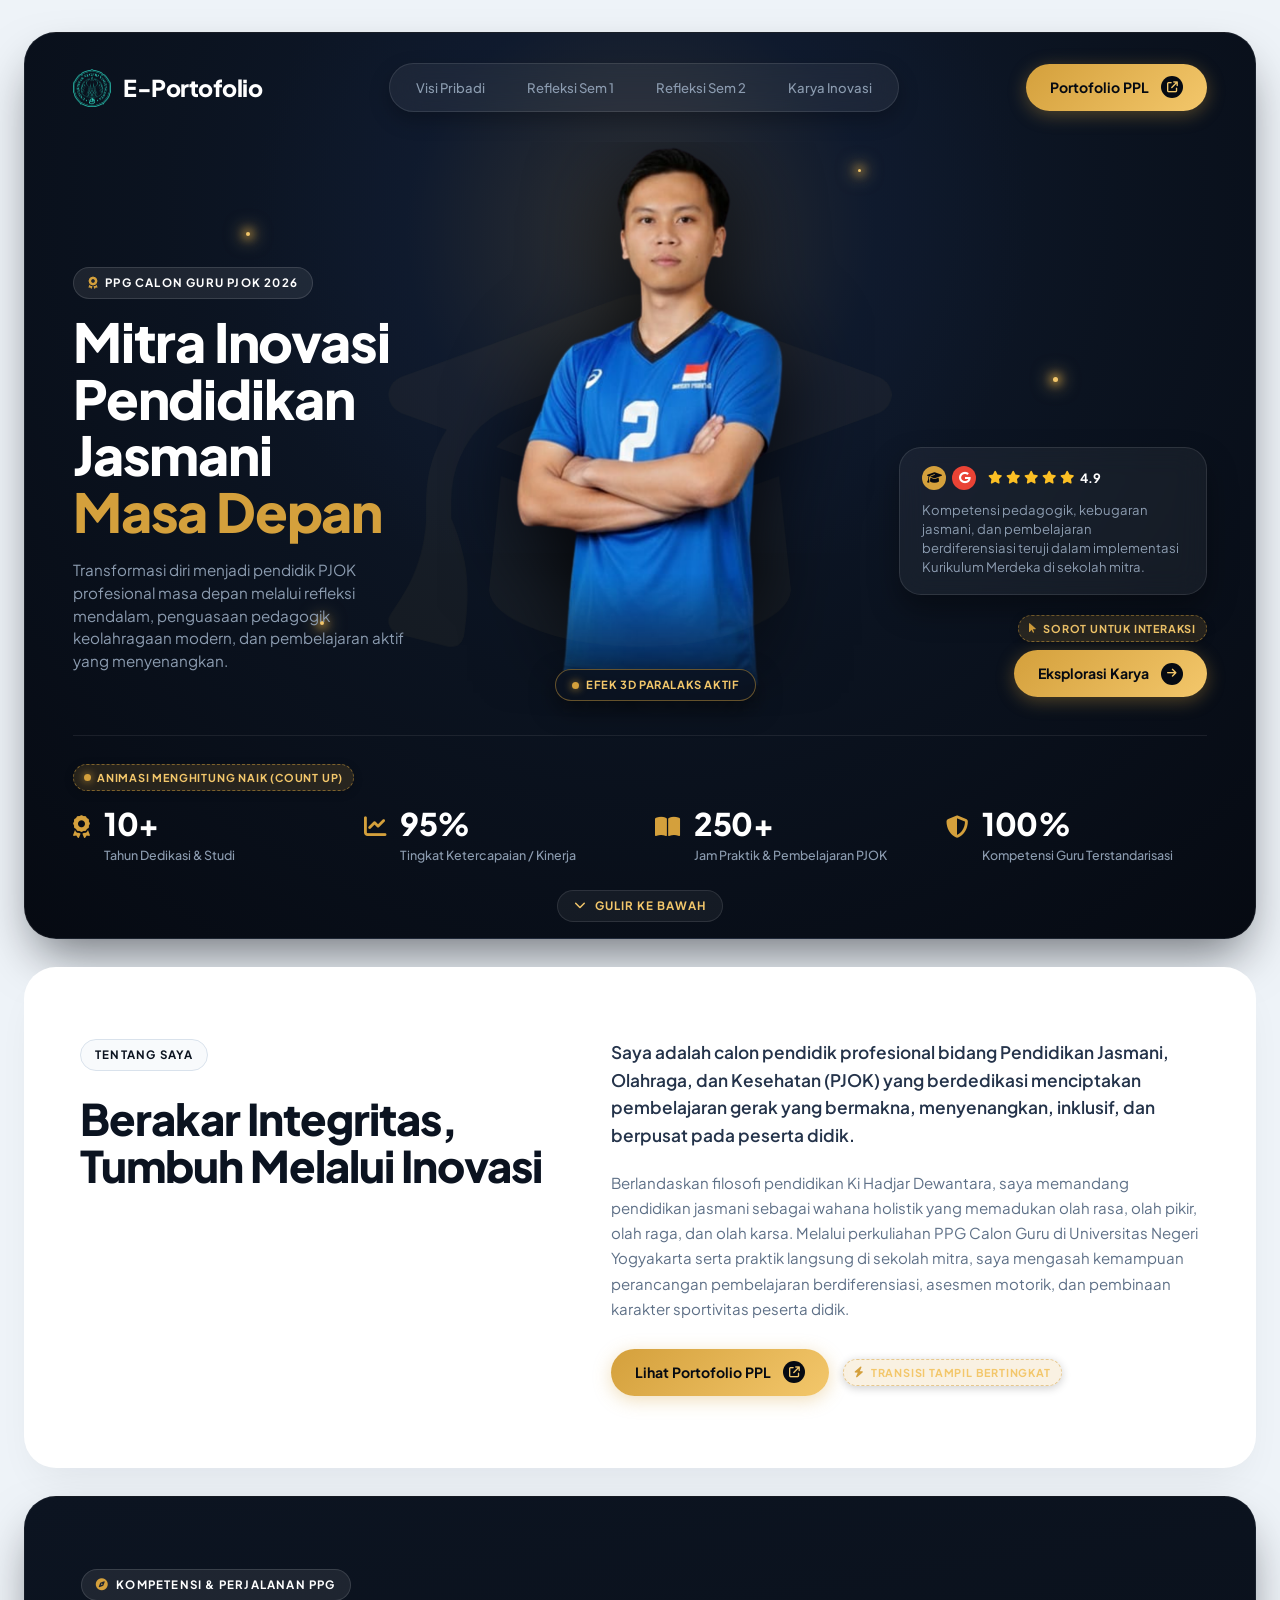
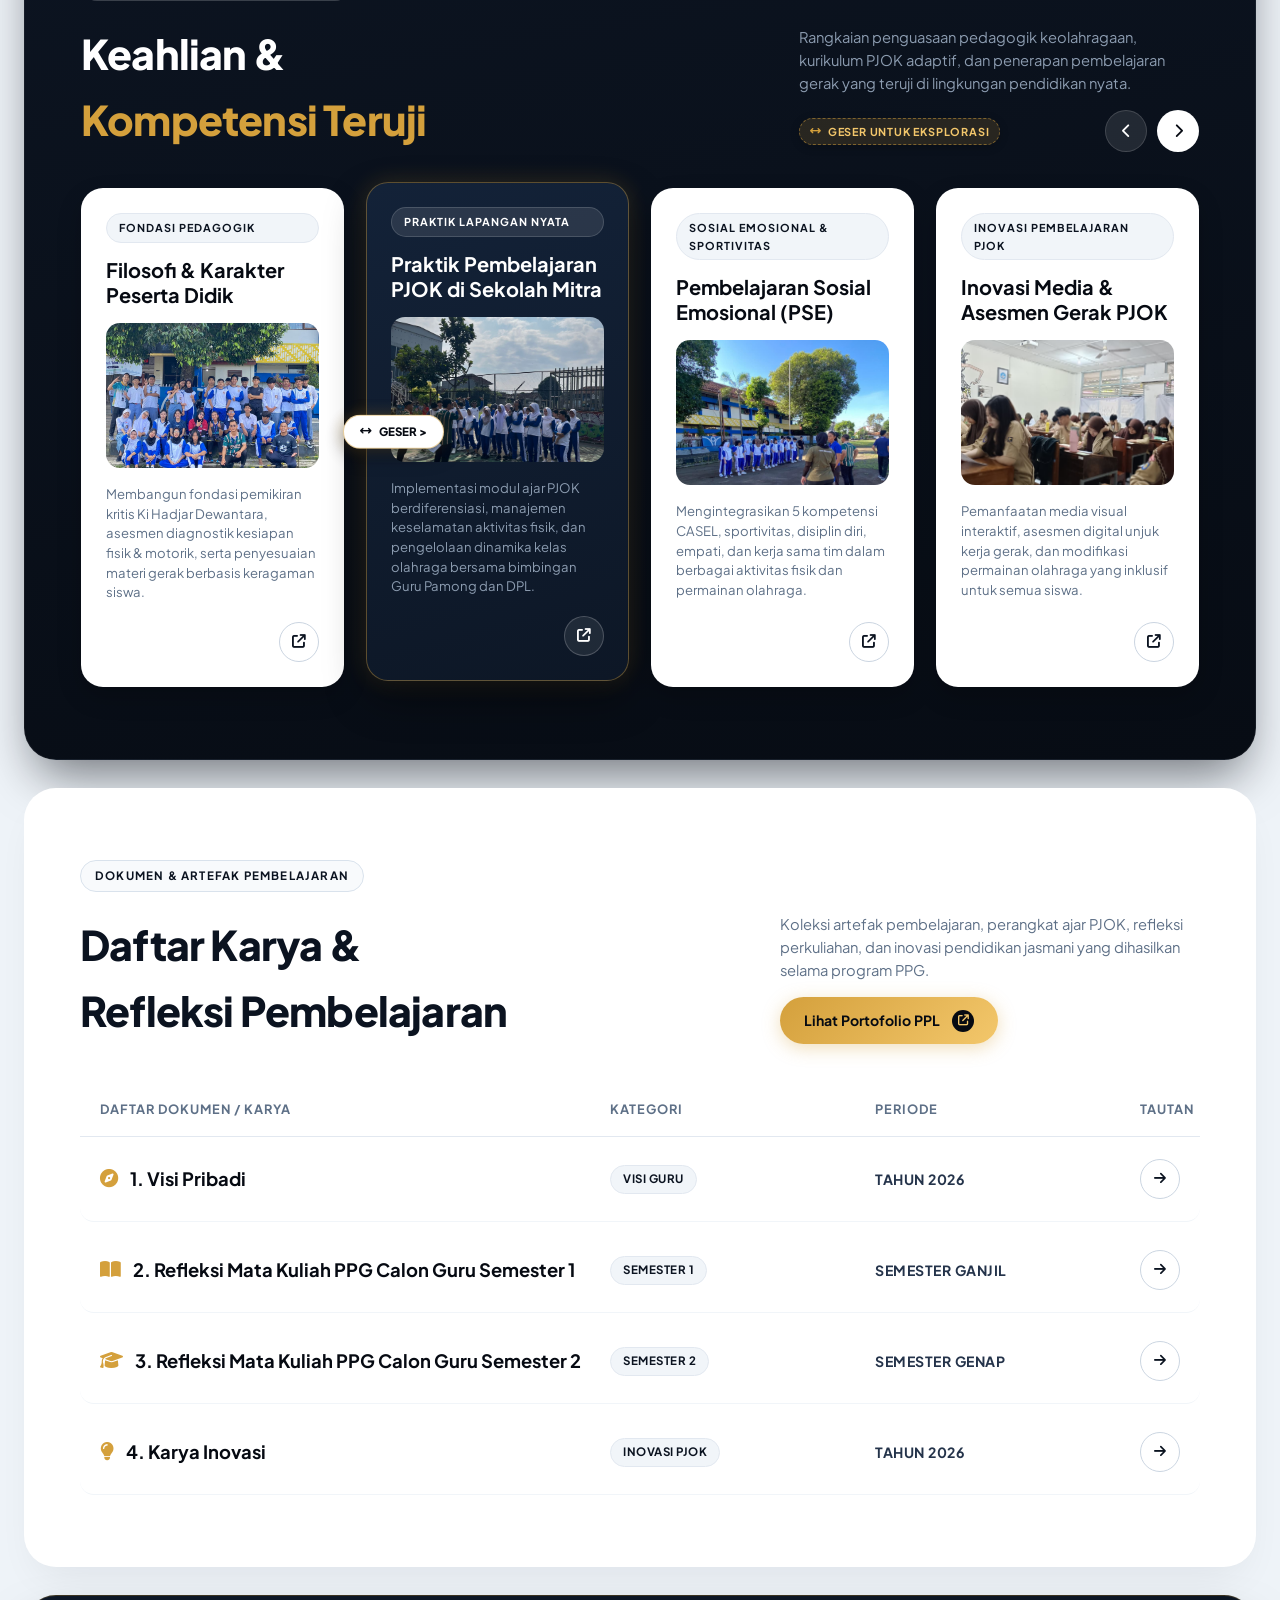
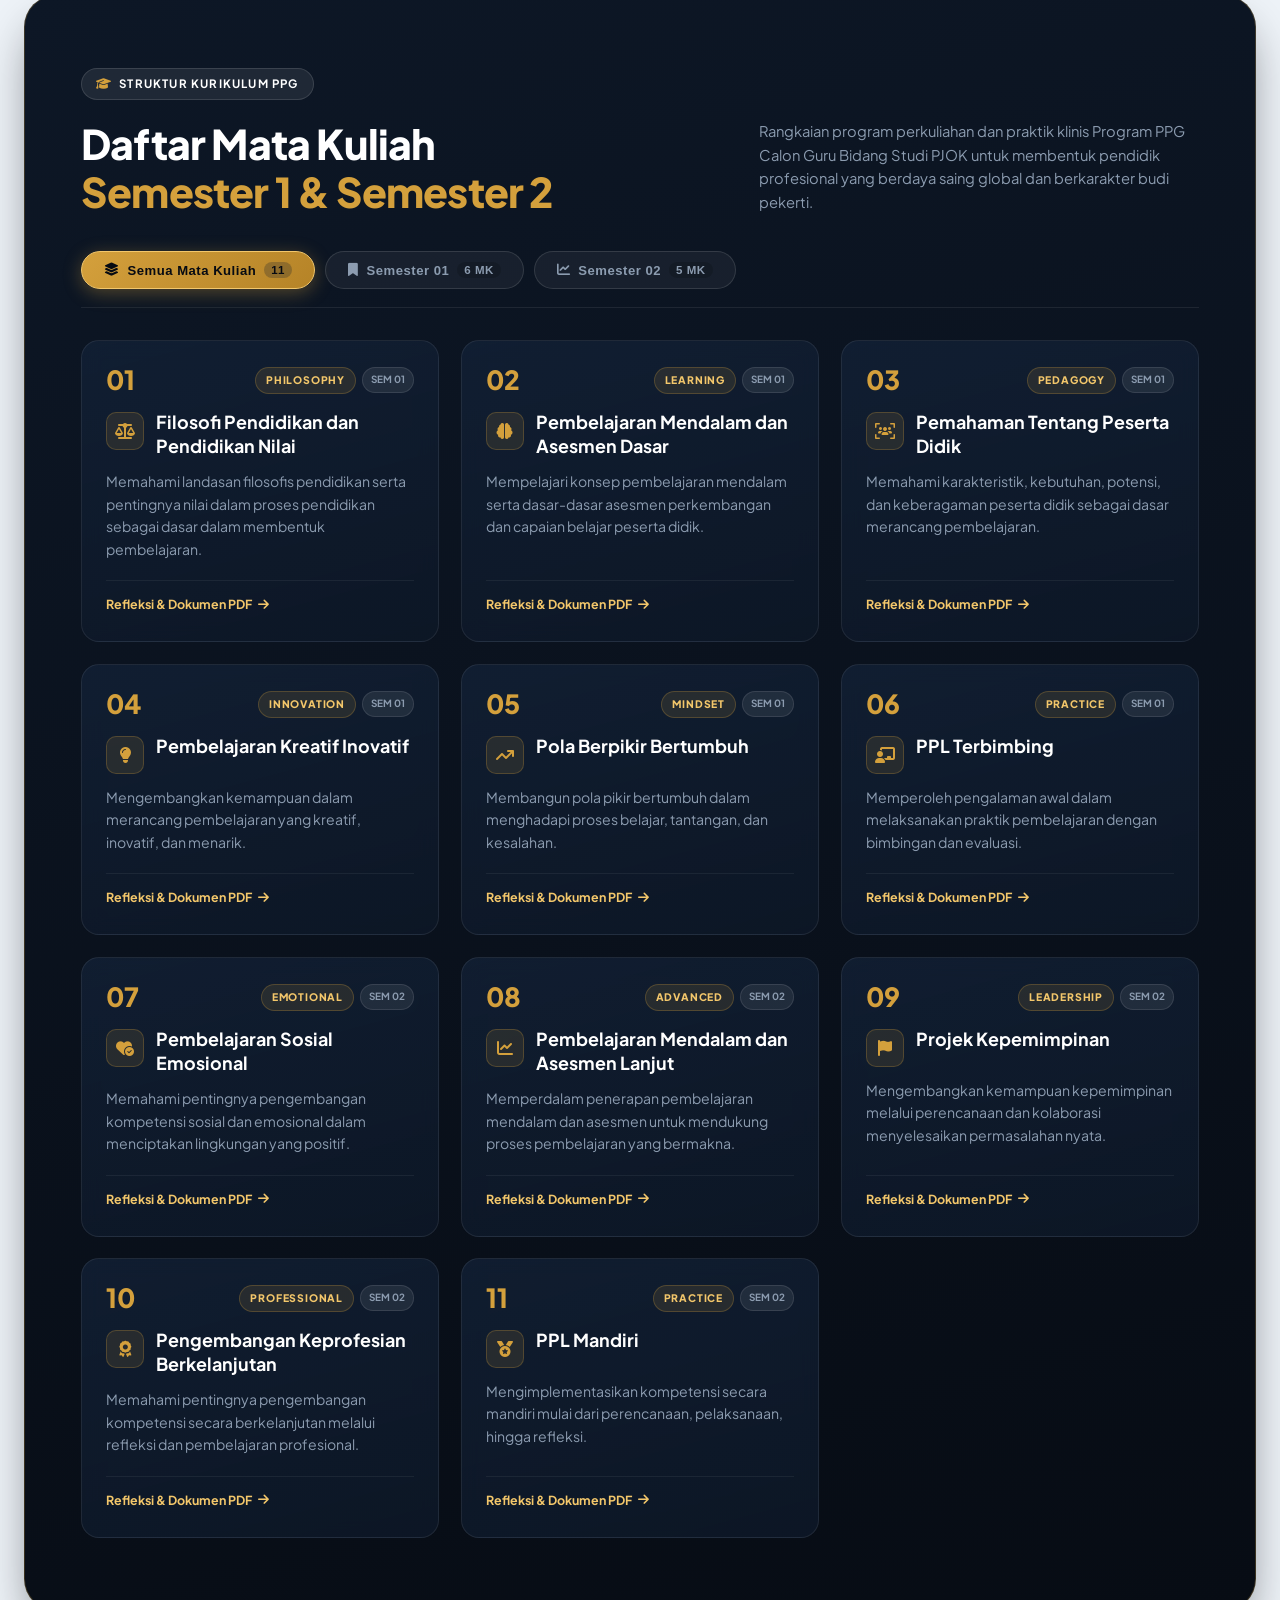
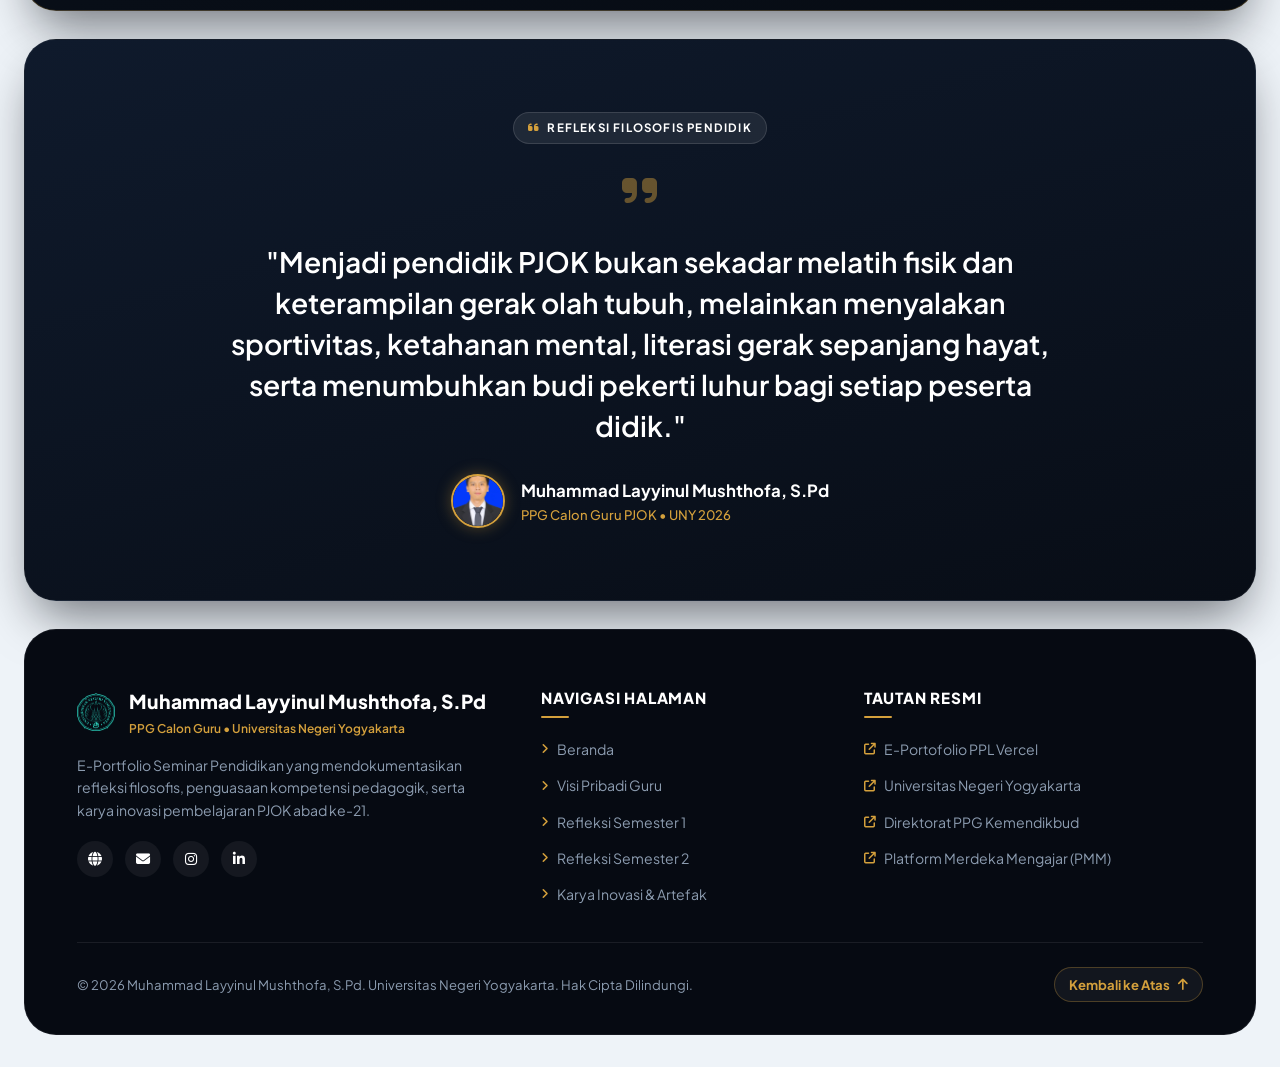
==== commit 4cf41581: "Update1" ====
--- a/index.html
+++ b/index.html
@@ -498,8 +498,8 @@
               </div>
             </div>
             <div class="course-card-footer">
-              <a href="refleksi1.html" class="course-footer-link">
-                <span>Refleksi Semester 1</span>
+              <a href="refleksi1.html#mk-01" class="course-footer-link">
+                <span>Refleksi &amp; Dokumen PDF</span>
                 <i class="fa-solid fa-arrow-right"></i>
               </a>
             </div>
@@ -524,8 +524,8 @@
               </div>
             </div>
             <div class="course-card-footer">
-              <a href="refleksi1.html" class="course-footer-link">
-                <span>Refleksi Semester 1</span>
+              <a href="refleksi1.html#mk-02" class="course-footer-link">
+                <span>Refleksi &amp; Dokumen PDF</span>
                 <i class="fa-solid fa-arrow-right"></i>
               </a>
             </div>
@@ -550,8 +550,8 @@
               </div>
             </div>
             <div class="course-card-footer">
-              <a href="refleksi1.html" class="course-footer-link">
-                <span>Refleksi Semester 1</span>
+              <a href="refleksi1.html#mk-03" class="course-footer-link">
+                <span>Refleksi &amp; Dokumen PDF</span>
                 <i class="fa-solid fa-arrow-right"></i>
               </a>
             </div>
@@ -576,8 +576,8 @@
               </div>
             </div>
             <div class="course-card-footer">
-              <a href="refleksi1.html" class="course-footer-link">
-                <span>Refleksi Semester 1</span>
+              <a href="refleksi1.html#mk-04" class="course-footer-link">
+                <span>Refleksi &amp; Dokumen PDF</span>
                 <i class="fa-solid fa-arrow-right"></i>
               </a>
             </div>
@@ -602,8 +602,8 @@
               </div>
             </div>
             <div class="course-card-footer">
-              <a href="refleksi1.html" class="course-footer-link">
-                <span>Refleksi Semester 1</span>
+              <a href="refleksi1.html#mk-05" class="course-footer-link">
+                <span>Refleksi &amp; Dokumen PDF</span>
                 <i class="fa-solid fa-arrow-right"></i>
               </a>
             </div>
@@ -628,8 +628,8 @@
               </div>
             </div>
             <div class="course-card-footer">
-              <a href="refleksi1.html" class="course-footer-link">
-                <span>Refleksi Semester 1</span>
+              <a href="refleksi1.html#mk-06" class="course-footer-link">
+                <span>Refleksi &amp; Dokumen PDF</span>
                 <i class="fa-solid fa-arrow-right"></i>
               </a>
             </div>
@@ -655,8 +655,8 @@
               </div>
             </div>
             <div class="course-card-footer">
-              <a href="refleksi2.html" class="course-footer-link">
-                <span>Refleksi Semester 2</span>
+              <a href="refleksi2.html#mk-07" class="course-footer-link">
+                <span>Refleksi &amp; Dokumen PDF</span>
                 <i class="fa-solid fa-arrow-right"></i>
               </a>
             </div>
@@ -681,8 +681,8 @@
               </div>
             </div>
             <div class="course-card-footer">
-              <a href="refleksi2.html" class="course-footer-link">
-                <span>Refleksi Semester 2</span>
+              <a href="refleksi2.html#mk-08" class="course-footer-link">
+                <span>Refleksi &amp; Dokumen PDF</span>
                 <i class="fa-solid fa-arrow-right"></i>
               </a>
             </div>
@@ -707,8 +707,8 @@
               </div>
             </div>
             <div class="course-card-footer">
-              <a href="refleksi2.html" class="course-footer-link">
-                <span>Refleksi Semester 2</span>
+              <a href="refleksi2.html#mk-09" class="course-footer-link">
+                <span>Refleksi &amp; Dokumen PDF</span>
                 <i class="fa-solid fa-arrow-right"></i>
               </a>
             </div>
@@ -733,8 +733,8 @@
               </div>
             </div>
             <div class="course-card-footer">
-              <a href="refleksi2.html" class="course-footer-link">
-                <span>Refleksi Semester 2</span>
+              <a href="refleksi2.html#mk-10" class="course-footer-link">
+                <span>Refleksi &amp; Dokumen PDF</span>
                 <i class="fa-solid fa-arrow-right"></i>
               </a>
             </div>
@@ -759,8 +759,8 @@
               </div>
             </div>
             <div class="course-card-footer">
-              <a href="refleksi2.html" class="course-footer-link">
-                <span>Refleksi Semester 2</span>
+              <a href="refleksi2.html#mk-11" class="course-footer-link">
+                <span>Refleksi &amp; Dokumen PDF</span>
                 <i class="fa-solid fa-arrow-right"></i>
               </a>
             </div>
--- a/css/style.css
+++ b/css/style.css
@@ -1,2289 +1,3012 @@
-/* ==========================================================================
-   E-PORTFOLIO SEMINAR PENDIDIKAN - MUHAMMAD LAYYINUL MUSHTHOFA, S.Pd
-   Theme: Luxury Deep Navy Blue with Gold Accents & Pure White
-   Full Interactive Motion, Animations, Micro-interactions & Visual Motion Cues
-   ========================================================================== */
-
-:root {
-  /* Palet Warna Utama */
-  --navy-darkest: #060a12;
-  --navy-dark: #0b1320;
-  --navy-card: #101c2e;
-  --navy-surface: #15243b;
-  --navy-border: rgba(255, 255, 255, 0.08);
-  --navy-border-hover: rgba(212, 160, 60, 0.45);
-
-  /* Aksen Emas Mewah (Gold) */
-  --gold-primary: #d4a03c;
-  --gold-light: #f3c76b;
-  --gold-dark: #b58327;
-  --gold-glow: rgba(212, 160, 60, 0.35);
-  --gold-bg-pill: rgba(212, 160, 60, 0.12);
-
-  /* Putih Bersih & Terang */
-  --pure-white: #ffffff;
-  --off-white: #f8fafc;
-  --canvas-bg: #eef3f8;
-  --canvas-surface: #ffffff;
-
-  /* Tipografi Warna */
-  --text-white: #ffffff;
-  --text-muted-dark: #8c9cb0;
-  --text-dark: #0b1320;
-  --text-dark-secondary: #24334a;
-  --text-muted-light: #5e7087;
-
-  /* Font Families */
-  --font-heading: "Plus Jakarta Sans", -apple-system, BlinkMacSystemFont, "Segoe UI", Roboto, sans-serif;
-  --font-body: "Plus Jakarta Sans", -apple-system, BlinkMacSystemFont, "Segoe UI", Roboto, sans-serif;
-
-  /* Radius & Transisi */
-  --radius-container: 32px;
-  --radius-card: 22px;
-  --radius-pill: 9999px;
-  --transition: all 0.35s cubic-bezier(0.25, 0.8, 0.25, 1);
-  --shadow-lux: 0 20px 40px -15px rgba(7, 12, 20, 0.08);
-  --shadow-navy: 0 25px 50px -12px rgba(4, 8, 14, 0.55);
-  --shadow-gold-active: 0 20px 50px -10px rgba(212, 160, 60, 0.4);
-}
-
-/* ==================== BASE RESET ==================== */
-* {
-  margin: 0;
-  padding: 0;
-  box-sizing: border-box;
-}
-
-html {
-  scroll-behavior: smooth;
-  font-size: 16px;
-}
-
-body {
-  font-family: var(--font-body);
-  background-color: var(--canvas-bg);
-  color: var(--text-dark);
-  line-height: 1.6;
-  overflow-x: hidden;
-  padding: 24px 16px;
-  -webkit-font-smoothing: antialiased;
-  position: relative;
-}
-
-@media (min-width: 768px) {
-  body {
-    padding: 32px 24px;
-  }
-}
-
-a {
-  text-decoration: none;
-  color: inherit;
-  transition: var(--transition);
-}
-
-img {
-  max-width: 100%;
-  height: auto;
-  display: block;
-}
-
-/* ==================== SIDE SCROLL PROGRESS BAR ==================== */
-.side-scroll-progress-bar {
-  position: fixed;
-  top: 0;
-  left: 0;
-  width: 4px;
-  height: 0%;
-  background: linear-gradient(to bottom, var(--gold-light), var(--gold-primary));
-  z-index: 9999;
-  box-shadow: 0 0 12px var(--gold-glow);
-  transition: height 0.1s ease-out;
-}
-
-/* ==================== GLOBAL LAYOUT WRAPPER ==================== */
-.page-wrapper {
-  max-width: 1240px;
-  margin: 0 auto;
-  display: flex;
-  flex-direction: column;
-  gap: 28px;
-  position: relative;
-}
-
-/* ==================== MOTION CUE ANNOTATION PILLS ==================== */
-/* Sleek Visual badges showing that elements are live and interactive */
-.motion-annotation {
-  display: inline-flex;
-  align-items: center;
-  gap: 6px;
-  padding: 4px 10px;
-  border-radius: var(--radius-pill);
-  font-size: 0.68rem;
-  font-weight: 700;
-  letter-spacing: 0.8px;
-  text-transform: uppercase;
-  background: rgba(212, 160, 60, 0.15);
-  border: 1px dashed rgba(212, 160, 60, 0.5);
-  color: var(--gold-light);
-  box-shadow: 0 2px 10px rgba(0, 0, 0, 0.2);
-  pointer-events: none;
-  user-select: none;
-  animation: annotationPulse 2.8s infinite ease-in-out;
-}
-
-.motion-annotation-dark {
-  background: rgba(11, 19, 32, 0.85);
-  border: 1px dashed rgba(212, 160, 60, 0.6);
-  color: var(--gold-primary);
-  backdrop-filter: blur(8px);
-}
-
-.motion-annotation i {
-  color: var(--gold-primary);
-}
-
-.pulse-dot {
-  width: 7px;
-  height: 7px;
-  border-radius: 50%;
-  background-color: var(--gold-primary);
-  display: inline-block;
-  box-shadow: 0 0 8px var(--gold-primary);
-  animation: dotBlink 1.4s infinite ease-in-out;
-}
-
-@keyframes dotBlink {
-  0%, 100% { opacity: 1; transform: scale(1); }
-  50% { opacity: 0.3; transform: scale(0.7); }
-}
-
-@keyframes annotationPulse {
-  0%, 100% { border-color: rgba(212, 160, 60, 0.4); transform: translateY(0); }
-  50% { border-color: rgba(212, 160, 60, 0.8); transform: translateY(-2px); }
-}
-
-/* ==================== SECTION PILL BADGES ==================== */
-.badge-pill {
-  display: inline-flex;
-  align-items: center;
-  gap: 7px;
-  padding: 6px 14px;
-  border-radius: var(--radius-pill);
-  font-size: 0.72rem;
-  font-weight: 700;
-  letter-spacing: 1.2px;
-  text-transform: uppercase;
-  margin-bottom: 14px;
-  transition: var(--transition);
-}
-
-.badge-pill-dark {
-  background: rgba(255, 255, 255, 0.08);
-  border: 1px solid rgba(255, 255, 255, 0.12);
-  color: var(--text-white);
-}
-
-.badge-pill-dark i {
-  color: var(--gold-primary);
-  font-size: 0.75rem;
-}
-
-.badge-pill-light {
-  background: var(--off-white);
-  border: 1px solid #d9e2ec;
-  color: var(--navy-dark);
-}
-
-.badge-pill-gold {
-  background: var(--gold-bg-pill);
-  border: 1px solid rgba(212, 160, 60, 0.3);
-  color: var(--gold-dark);
-}
-
-/* ==================== BUTTONS WITH PULSE, GLOW & SHIMMER ==================== */
-.btn-gold {
-  display: inline-flex;
-  align-items: center;
-  justify-content: center;
-  gap: 10px;
-  background: linear-gradient(135deg, var(--gold-primary) 0%, var(--gold-light) 50%, var(--gold-primary) 100%);
-  background-size: 200% 200%;
-  color: var(--navy-darkest);
-  font-weight: 700;
-  font-size: 0.88rem;
-  padding: 12px 24px;
-  border-radius: var(--radius-pill);
-  transition: var(--transition);
-  box-shadow: 0 4px 18px var(--gold-glow);
-  border: none;
-  cursor: pointer;
-  position: relative;
-  overflow: hidden;
-  animation: btnGlowBreathe 3.5s infinite ease-in-out;
-}
-
-@keyframes btnGlowBreathe {
-  0%, 100% {
-    box-shadow: 0 4px 16px rgba(212, 160, 60, 0.3);
-  }
-  50% {
-    box-shadow: 0 6px 26px rgba(212, 160, 60, 0.55), 0 0 12px rgba(243, 199, 107, 0.4);
-  }
-}
-
-/* Button Shimmer Sweep Effect */
-.btn-gold::after {
-  content: "";
-  position: absolute;
-  top: -50%;
-  left: -60%;
-  width: 40%;
-  height: 200%;
-  background: linear-gradient(to right, transparent, rgba(255, 255, 255, 0.45), transparent);
-  transform: rotate(25deg);
-  animation: shimmerSweep 4s infinite cubic-bezier(0.4, 0, 0.2, 1);
-}
-
-@keyframes shimmerSweep {
-  0% { left: -70%; }
-  25%, 100% { left: 140%; }
-}
-
-.btn-gold:hover {
-  background-position: right center;
-  transform: translateY(-3px) scale(1.04);
-  box-shadow: 0 10px 30px rgba(212, 160, 60, 0.65), 0 0 20px rgba(243, 199, 107, 0.5);
-  color: var(--navy-darkest);
-}
-
-.btn-gold-arrow {
-  width: 22px;
-  height: 22px;
-  background: var(--navy-darkest);
-  color: var(--gold-light);
-  border-radius: 50%;
-  display: inline-flex;
-  align-items: center;
-  justify-content: center;
-  font-size: 0.68rem;
-  margin-left: 2px;
-  transition: transform 0.3s cubic-bezier(0.34, 1.56, 0.64, 1);
-}
-
-.btn-gold:hover .btn-gold-arrow {
-  transform: translate(3px, -3px) scale(1.15);
-  background: #000;
-  color: #fff;
-}
-
-/* Arrow continuous bounce when hovered */
-.btn-gold-arrow i {
-  animation: arrowNudge 1.6s infinite ease-in-out;
-}
-
-@keyframes arrowNudge {
-  0%, 100% { transform: translate(0, 0); }
-  50% { transform: translate(2px, -2px); }
-}
-
-/* Circle Icon Buttons */
-.btn-circle-arrow {
-  width: 40px;
-  height: 40px;
-  border-radius: 50%;
-  display: inline-flex;
-  align-items: center;
-  justify-content: center;
-  border: 1px solid #cbd5e1;
-  background: var(--pure-white);
-  color: var(--navy-dark);
-  font-size: 0.85rem;
-  transition: var(--transition);
-  cursor: pointer;
-  position: relative;
-  overflow: hidden;
-}
-
-.btn-circle-arrow:hover {
-  background: var(--navy-dark);
-  color: var(--gold-primary);
-  border-color: var(--gold-primary);
-  transform: translate(2px, -2px) scale(1.08);
-  box-shadow: 0 8px 18px rgba(0, 0, 0, 0.2);
-}
-
-.btn-circle-arrow-dark {
-  border-color: rgba(255, 255, 255, 0.2);
-  background: rgba(255, 255, 255, 0.08);
-  color: var(--text-white);
-}
-
-.btn-circle-arrow-dark:hover {
-  background: var(--gold-primary);
-  color: var(--navy-darkest);
-  border-color: var(--gold-primary);
-  box-shadow: 0 0 15px var(--gold-glow);
-}
-
-/* Text Accents */
-.text-gold {
-  color: var(--gold-primary);
-}
-
-/* ==========================================================================
-   1. HERO CONTAINER (Deep Navy Card with Ambient Glint & 3D Parallax)
-   ========================================================================== */
-.hero-container {
-  background: radial-gradient(circle at 50% 20%, #111d33 0%, #0b1320 50%, #060a12 100%);
-  border-radius: var(--radius-container);
-  border: 1px solid rgba(255, 255, 255, 0.07);
-  box-shadow: var(--shadow-navy);
-  color: var(--text-white);
-  position: relative;
-  overflow: hidden;
-  padding: 24px 28px 0px 28px;
-  perspective: 1200px; /* Enable 3D Parallax context */
-}
-
-@media (min-width: 992px) {
-  .hero-container {
-    padding: 30px 48px 0px 48px;
-  }
-}
-
-/* Ambient Radial Glow & Shimmering Auroras */
-.hero-glow-bg {
-  position: absolute;
-  top: -120px;
-  left: 50%;
-  transform: translateX(-50%);
-  width: 820px;
-  height: 640px;
-  background: radial-gradient(circle, rgba(212, 160, 60, 0.16) 0%, rgba(17, 29, 51, 0.4) 45%, transparent 75%);
-  pointer-events: none;
-  z-index: 1;
-  animation: glowBreathe 6s infinite alternate ease-in-out;
-}
-
-@keyframes glowBreathe {
-  0% { transform: translateX(-50%) scale(0.95); opacity: 0.8; }
-  100% { transform: translateX(-50%) scale(1.08); opacity: 1; }
-}
-
-/* Ambient Gold Sparkle Glints (CSS Particle Effect) */
-.glint-sparkle {
-  position: absolute;
-  width: 4px;
-  height: 4px;
-  border-radius: 50%;
-  background: var(--gold-light);
-  box-shadow: 0 0 10px 2px var(--gold-primary), 0 0 18px 4px rgba(243, 199, 107, 0.6);
-  pointer-events: none;
-  z-index: 2;
-  animation: glintFloat 5s infinite ease-in-out;
-}
-
-.glint-1 { top: 22%; left: 18%; animation-delay: 0s; }
-.glint-2 { top: 38%; right: 16%; animation-delay: 1.5s; width: 5px; height: 5px; }
-.glint-3 { top: 65%; left: 24%; animation-delay: 3s; }
-.glint-4 { top: 15%; right: 32%; animation-delay: 2.2s; width: 3px; height: 3px; }
-
-@keyframes glintFloat {
-  0%, 100% { transform: translateY(0) scale(0.8); opacity: 0.3; }
-  50% { transform: translateY(-15px) scale(1.3); opacity: 1; }
-}
-
-/* Parallax Watermark: Scales of Justice & Education Laurels */
-.hero-watermark {
-  position: absolute;
-  top: 10%;
-  left: 50%;
-  transform: translateX(-50%) translateZ(-40px);
-  opacity: 0.045;
-  pointer-events: none;
-  z-index: 1;
-  font-size: 26rem;
-  color: var(--gold-light);
-  transition: transform 0.25s cubic-bezier(0.2, 0.8, 0.2, 1);
-  will-change: transform;
-}
-
-/* ---------- NAVBAR ---------- */
-.hero-navbar {
-  display: flex;
-  align-items: center;
-  justify-content: space-between;
-  position: relative;
-  z-index: 10;
-  padding-bottom: 20px;
-}
-
-.nav-brand {
-  display: flex;
-  align-items: center;
-  gap: 12px;
-}
-
-.brand-logo-img {
-  width: 38px;
-  height: 38px;
-  object-fit: contain;
-  transition: transform 0.4s ease;
-}
-
-.nav-brand:hover .brand-logo-img {
-  transform: rotate(-10deg) scale(1.1);
-}
-
-.brand-name {
-  font-family: var(--font-heading);
-  font-size: 1.45rem;
-  font-weight: 800;
-  letter-spacing: -0.5px;
-  color: var(--text-white);
-}
-
-/* Floating Center Pill Nav */
-.nav-pill-center {
-  display: none;
-}
-
-@media (min-width: 900px) {
-  .nav-pill-center {
-    display: flex;
-    align-items: center;
-    gap: 6px;
-    background: rgba(255, 255, 255, 0.06);
-    border: 1px solid rgba(255, 255, 255, 0.1);
-    backdrop-filter: blur(16px);
-    -webkit-backdrop-filter: blur(16px);
-    border-radius: var(--radius-pill);
-    padding: 5px 8px;
-    box-shadow: 0 8px 20px rgba(0, 0, 0, 0.25);
-  }
-
-  .nav-pill-center a {
-    color: var(--text-muted-dark);
-    font-size: 0.82rem;
-    font-weight: 500;
-    padding: 8px 18px;
-    border-radius: var(--radius-pill);
-    transition: var(--transition);
-  }
-
-  .nav-pill-center a:hover,
-  .nav-pill-center a.active {
-    color: var(--text-white);
-    background: rgba(255, 255, 255, 0.12);
-    box-shadow: 0 2px 10px rgba(0, 0, 0, 0.2);
-  }
-}
-
-.nav-cta-wrap {
-  display: flex;
-  align-items: center;
-  gap: 12px;
-}
-
-/* Mobile Toggle */
-.mobile-nav-toggle {
-  display: flex;
-  background: transparent;
-  border: 1px solid rgba(255, 255, 255, 0.15);
-  color: var(--text-white);
-  padding: 8px 12px;
-  border-radius: 8px;
-  cursor: pointer;
-  font-size: 1.1rem;
-}
-
-@media (min-width: 900px) {
-  .mobile-nav-toggle {
-    display: none;
-  }
-}
-
-/* Mobile Menu Dropdown */
-.mobile-menu-drawer {
-  display: none;
-  flex-direction: column;
-  gap: 12px;
-  background: var(--navy-card);
-  border: 1px solid var(--navy-border);
-  border-radius: 16px;
-  padding: 20px;
-  margin-top: 10px;
-  margin-bottom: 20px;
-  position: relative;
-  z-index: 20;
-}
-
-.mobile-menu-drawer.show {
-  display: flex;
-}
-
-.mobile-menu-drawer a {
-  color: var(--text-white);
-  font-size: 0.95rem;
-  padding: 8px 0;
-  border-bottom: 1px solid rgba(255, 255, 255, 0.05);
-}
-
-/* ---------- HERO MAIN BODY GRID ---------- */
-.hero-body-grid {
-  display: grid;
-  grid-template-columns: 1fr;
-  align-items: center;
-  position: relative;
-  z-index: 5;
-  padding-top: 24px;
-  min-height: 480px;
-}
-
-@media (min-width: 992px) {
-  .hero-body-grid {
-    grid-template-columns: 1.05fr 1.35fr 0.95fr;
-    gap: 24px;
-    padding-top: 10px;
-    align-items: flex-end;
-  }
-}
-
-/* Left Area: Headline */
-.hero-col-left {
-  text-align: left;
-  z-index: 6;
-  padding-bottom: 20px;
-}
-
-.hero-col-left h1 {
-  font-family: var(--font-heading);
-  font-size: clamp(2.3rem, 4.2vw, 3.8rem);
-  font-weight: 800;
-  line-height: 1.05;
-  letter-spacing: -1.2px;
-  color: var(--text-white);
-  margin-bottom: 20px;
-}
-
-.hero-col-left h1 span.gold {
-  color: var(--gold-primary);
-  display: block;
-}
-
-.hero-subtext {
-  color: var(--text-muted-dark);
-  font-size: 0.95rem;
-  max-width: 360px;
-  line-height: 1.5;
-  margin-bottom: 24px;
-}
-
-/* Center Area: Bust / Half-Body Photo with 3D Depth & Motion Tag */
-.hero-col-center {
-  display: flex;
-  flex-direction: column;
-  justify-content: flex-end;
-  align-items: center;
-  position: relative;
-  z-index: 4;
-}
-
-.hero-person-wrap {
-  width: 100%;
-  max-width: 480px;
-  display: flex;
-  justify-content: center;
-  align-items: flex-end;
-  position: relative;
-  transform-style: preserve-3d;
-  transition: transform 0.2s cubic-bezier(0.2, 0.8, 0.2, 1);
-  will-change: transform;
-}
-
-.hero-person-img {
-  width: 100%;
-  max-width: 440px;
-  height: auto;
-  max-height: 575px;
-  object-fit: contain;
-  object-position: bottom center;
-  display: block;
-  filter: drop-shadow(0 20px 45px rgba(0, 0, 0, 0.85));
-  mask-image: linear-gradient(to bottom, black 75%, transparent 100%);
-  -webkit-mask-image: linear-gradient(to bottom, black 75%, transparent 100%);
-  transition: transform 0.3s ease;
-}
-
-/* Motion Cue Tag: Parallax Depth Indicator */
-.hero-parallax-cue {
-  position: absolute;
-  bottom: 16px;
-  background: rgba(11, 19, 32, 0.88);
-  border: 1px solid rgba(212, 160, 60, 0.45);
-  backdrop-filter: blur(12px);
-  border-radius: var(--radius-pill);
-  padding: 6px 16px;
-  font-size: 0.7rem;
-  font-weight: 700;
-  color: var(--gold-light);
-  letter-spacing: 0.6px;
-  display: flex;
-  align-items: center;
-  gap: 7px;
-  box-shadow: 0 8px 24px rgba(0, 0, 0, 0.5);
-  z-index: 8;
-  animation: floatCue 3s infinite ease-in-out;
-}
-
-@keyframes floatCue {
-  0%, 100% { transform: translateY(0); }
-  50% { transform: translateY(-4px); }
-}
-
-@media (max-width: 768px) {
-  .hero-person-img {
-    max-height: 440px;
-    max-width: 330px;
-  }
-  .hero-parallax-cue {
-    bottom: 8px;
-    font-size: 0.65rem;
-    padding: 5px 12px;
-  }
-}
-
-/* Right Area: Rating & Actions with Hover Motion Cues */
-.hero-col-right {
-  display: flex;
-  flex-direction: column;
-  gap: 20px;
-  align-items: flex-start;
-  padding-bottom: 20px;
-  z-index: 6;
-}
-
-@media (min-width: 992px) {
-  .hero-col-right {
-    align-items: flex-end;
-    text-align: right;
-  }
-}
-
-.hero-rating-card {
-  background: rgba(255, 255, 255, 0.05);
-  border: 1px solid rgba(255, 255, 255, 0.1);
-  backdrop-filter: blur(14px);
-  -webkit-backdrop-filter: blur(14px);
-  border-radius: var(--radius-card);
-  padding: 18px 22px;
-  max-width: 310px;
-  box-shadow: 0 15px 30px rgba(0, 0, 0, 0.35);
-  text-align: left;
-  transition: var(--transition);
-  position: relative;
-}
-
-.hero-rating-card:hover {
-  border-color: rgba(212, 160, 60, 0.45);
-  transform: translateY(-4px) scale(1.02);
-  box-shadow: 0 20px 40px rgba(0, 0, 0, 0.45), 0 0 20px rgba(212, 160, 60, 0.2);
-}
-
-.rating-header {
-  display: flex;
-  align-items: center;
-  gap: 12px;
-  margin-bottom: 10px;
-}
-
-.rating-social-icons {
-  display: flex;
-  gap: 6px;
-}
-
-.rating-social-icons i {
-  width: 24px;
-  height: 24px;
-  border-radius: 50%;
-  display: inline-flex;
-  align-items: center;
-  justify-content: center;
-  font-size: 0.75rem;
-}
-
-.icon-google {
-  background: #ea4335;
-  color: #fff;
-}
-
-.icon-uny {
-  background: var(--gold-primary);
-  color: var(--navy-darkest);
-}
-
-.stars-score {
-  display: flex;
-  align-items: center;
-  gap: 4px;
-  color: #fbbf24;
-  font-size: 0.8rem;
-  font-weight: 700;
-}
-
-.stars-score span {
-  color: var(--text-white);
-  margin-left: 2px;
-}
-
-.rating-desc {
-  font-size: 0.82rem;
-  color: var(--text-muted-dark);
-  line-height: 1.45;
-}
-
-.hero-right-action-wrap {
-  display: flex;
-  flex-direction: column;
-  gap: 8px;
-  align-items: flex-start;
-}
-
-@media (min-width: 992px) {
-  .hero-right-action-wrap {
-    align-items: flex-end;
-  }
-}
-
-/* ---------- HERO STATS BAR (ROBUST COUNT UP ROLLING ANIMATION) ---------- */
-.hero-stats-bar {
-  border-top: 1px solid rgba(255, 255, 255, 0.08);
-  margin-top: 18px;
-  padding: 28px 0 24px 0;
-  position: relative;
-  z-index: 10;
-}
-
-.stats-bar-header {
-  display: flex;
-  align-items: center;
-  justify-content: space-between;
-  margin-bottom: 16px;
-}
-
-.stats-grid {
-  display: grid;
-  grid-template-columns: repeat(2, 1fr);
-  gap: 20px;
-}
-
-@media (min-width: 900px) {
-  .stats-grid {
-    grid-template-columns: repeat(4, 1fr);
-    gap: 30px;
-  }
-}
-
-.stat-item {
-  display: flex;
-  align-items: flex-start;
-  gap: 14px;
-  transition: transform 0.3s ease;
-}
-
-.stat-item:hover {
-  transform: translateY(-2px);
-}
-
-.stat-icon {
-  font-size: 1.4rem;
-  color: var(--gold-primary);
-  margin-top: 2px;
-  transition: transform 0.3s ease;
-}
-
-.stat-item:hover .stat-icon {
-  transform: scale(1.15) rotate(6deg);
-  color: var(--gold-light);
-}
-
-.stat-number {
-  font-family: var(--font-heading);
-  font-size: 1.95rem;
-  font-weight: 800;
-  letter-spacing: -0.5px;
-  color: var(--text-white);
-  line-height: 1.1;
-  margin-bottom: 4px;
-  display: inline-flex;
-  align-items: baseline;
-}
-
-/* Rolling glow effect when counting up */
-.stat-number.counting {
-  color: var(--gold-light);
-  text-shadow: 0 0 12px var(--gold-glow);
-  transition: color 0.3s ease;
-}
-
-.stat-label {
-  font-size: 0.78rem;
-  color: var(--text-muted-dark);
-  font-weight: 500;
-  text-transform: capitalize;
-}
-
-/* ---------- SCROLL DOWN FLOW CUE (SCROLL V) ---------- */
-.hero-scroll-cue-wrap {
-  display: flex;
-  justify-content: center;
-  padding-bottom: 16px;
-  position: relative;
-  z-index: 10;
-}
-
-.hero-scroll-cue {
-  display: inline-flex;
-  align-items: center;
-  gap: 8px;
-  padding: 6px 16px;
-  border-radius: var(--radius-pill);
-  background: rgba(255, 255, 255, 0.05);
-  border: 1px solid rgba(255, 255, 255, 0.1);
-  color: var(--gold-light);
-  font-size: 0.72rem;
-  font-weight: 700;
-  letter-spacing: 1px;
-  text-transform: uppercase;
-  transition: var(--transition);
-  cursor: pointer;
-}
-
-.hero-scroll-cue:hover {
-  background: rgba(212, 160, 60, 0.15);
-  border-color: var(--gold-primary);
-  color: #fff;
-  transform: translateY(3px);
-}
-
-.hero-scroll-cue i {
-  animation: scrollDownBounce 1.8s infinite ease-in-out;
-}
-
-@keyframes scrollDownBounce {
-  0%, 100% { transform: translateY(0); }
-  50% { transform: translateY(4px); }
-}
-
-/* ==========================================================================
-   CASCADE REVEAL ON SCROLL (ALUR TRANSISI SCROLL HALUS)
-   ========================================================================== */
-.reveal-cascade {
-  opacity: 0;
-  transform: translateY(45px);
-  transition: opacity 0.85s cubic-bezier(0.16, 1, 0.3, 1), transform 0.85s cubic-bezier(0.16, 1, 0.3, 1);
-  will-change: opacity, transform;
-}
-
-.reveal-cascade.revealed {
-  opacity: 1;
-  transform: translateY(0);
-}
-
-/* Stagger delay classes */
-.delay-1 { transition-delay: 0.12s; }
-.delay-2 { transition-delay: 0.24s; }
-.delay-3 { transition-delay: 0.36s; }
-.delay-4 { transition-delay: 0.48s; }
-
-/* ==========================================================================
-   2. ABOUT / PHILOSOPHY SECTION (Pure White Card Background)
-   ========================================================================== */
-.about-section {
-  background-color: var(--pure-white);
-  border-radius: var(--radius-container);
-  padding: 56px 28px;
-  box-shadow: var(--shadow-lux);
-  position: relative;
-}
-
-@media (min-width: 992px) {
-  .about-section {
-    padding: 72px 56px;
-  }
-}
-
-.about-grid {
-  display: grid;
-  grid-template-columns: 1fr;
-  gap: 36px;
-}
-
-@media (min-width: 992px) {
-  .about-grid {
-    grid-template-columns: 1fr 1.25fr;
-    gap: 60px;
-    align-items: flex-start;
-  }
-}
-
-.about-col-left h2 {
-  font-family: var(--font-heading);
-  font-size: clamp(2.2rem, 3.4vw, 3.2rem);
-  font-weight: 800;
-  line-height: 1.08;
-  letter-spacing: -1px;
-  color: var(--text-dark);
-  margin-top: 10px;
-}
-
-.about-col-right {
-  display: flex;
-  flex-direction: column;
-  gap: 20px;
-}
-
-.about-lead-text {
-  font-size: 1.08rem;
-  font-weight: 600;
-  color: var(--text-dark-secondary);
-  line-height: 1.6;
-}
-
-.about-body-text {
-  font-size: 0.94rem;
-  color: var(--text-muted-light);
-  line-height: 1.68;
-}
-
-.about-action-wrap {
-  display: flex;
-  align-items: center;
-  gap: 14px;
-  flex-wrap: wrap;
-  margin-top: 8px;
-}
-
-/* ==========================================================================
-   3. SERVICES / JOURNEY SECTION (CAROUSEL DRAG & ACTIVE CARD ELEVATION)
-   ========================================================================== */
-.services-section {
-  background: linear-gradient(170deg, #0c1421 0%, #070c14 100%);
-  border-radius: var(--radius-container);
-  border: 1px solid rgba(255, 255, 255, 0.05);
-  box-shadow: var(--shadow-navy);
-  color: var(--text-white);
-  padding: 56px 28px;
-  position: relative;
-  overflow: hidden;
-}
-
-@media (min-width: 992px) {
-  .services-section {
-    padding: 72px 56px;
-  }
-}
-
-/* Header Area */
-.services-header {
-  display: flex;
-  flex-direction: column;
-  gap: 20px;
-  margin-bottom: 36px;
-}
-
-@media (min-width: 900px) {
-  .services-header {
-    flex-direction: row;
-    justify-content: space-between;
-    align-items: flex-end;
-  }
-}
-
-.services-header-left h2 {
-  font-family: var(--font-heading);
-  font-size: clamp(2rem, 3.2vw, 2.9rem);
-  font-weight: 800;
-  letter-spacing: -0.8px;
-  color: var(--text-white);
-  margin-top: 6px;
-}
-
-.services-header-left h2 span.gold {
-  color: var(--gold-primary);
-  display: block;
-}
-
-.services-header-right {
-  display: flex;
-  flex-direction: column;
-  gap: 16px;
-  max-width: 400px;
-}
-
-.services-header-right p {
-  font-size: 0.92rem;
-  color: var(--text-muted-dark);
-  line-height: 1.55;
-}
-
-.services-controls-bar {
-  display: flex;
-  align-items: center;
-  justify-content: space-between;
-  gap: 12px;
-}
-
-.carousel-nav-arrows {
-  display: flex;
-  gap: 10px;
-}
-
-.nav-arrow-btn {
-  width: 42px;
-  height: 42px;
-  border-radius: 50%;
-  display: inline-flex;
-  align-items: center;
-  justify-content: center;
-  font-size: 0.9rem;
-  cursor: pointer;
-  transition: var(--transition);
-  border: none;
-}
-
-.nav-arrow-prev {
-  background: rgba(255, 255, 255, 0.1);
-  color: var(--text-white);
-  border: 1px solid rgba(255, 255, 255, 0.15);
-}
-
-.nav-arrow-prev:hover {
-  background: rgba(255, 255, 255, 0.2);
-  transform: translateX(-3px);
-}
-
-.nav-arrow-next {
-  background: var(--pure-white);
-  color: var(--navy-darkest);
-}
-
-.nav-arrow-next:hover {
-  background: var(--gold-primary);
-  color: var(--navy-darkest);
-  transform: translateX(3px);
-  box-shadow: 0 0 15px var(--gold-glow);
-}
-
-/* DRAGGABLE CAROUSEL CONTAINER */
-.services-cards-grid {
-  display: grid;
-  grid-template-columns: 1fr;
-  gap: 22px;
-  cursor: grab;
-  user-select: none;
-}
-
-.services-cards-grid.is-dragging {
-  cursor: grabbing;
-  scroll-behavior: auto !important;
-}
-
-@media (max-width: 679px) {
-  .services-cards-grid {
-    display: flex;
-    overflow-x: auto;
-    scroll-snap-type: x mandatory;
-    padding-bottom: 16px;
-    -webkit-overflow-scrolling: touch;
-    gap: 16px;
-  }
-
-  .service-card {
-    min-width: 82vw;
-    scroll-snap-align: center;
-    flex-shrink: 0;
-  }
-}
-
-@media (min-width: 680px) and (max-width: 1079px) {
-  .services-cards-grid {
-    grid-template-columns: repeat(2, 1fr);
-  }
-}
-
-@media (min-width: 1080px) {
-  .services-cards-grid {
-    grid-template-columns: repeat(4, 1fr);
-  }
-}
-
-/* Service Card Base (White Cards) */
-.service-card {
-  background-color: var(--pure-white);
-  color: var(--text-dark);
-  border-radius: var(--radius-card);
-  padding: 24px;
-  display: flex;
-  flex-direction: column;
-  justify-content: space-between;
-  min-height: 420px;
-  position: relative;
-  transition: transform 0.4s cubic-bezier(0.16, 1, 0.3, 1), box-shadow 0.4s ease, border-color 0.4s ease;
-  box-shadow: 0 10px 25px rgba(0, 0, 0, 0.2);
-  border: 1px solid transparent;
-}
-
-/* RESPONS KARTU & SOROTAN: ELEVATE KE DEPAN & GOLD DROP SHADOW */
-.service-card:hover {
-  transform: translateY(-14px) scale(1.025);
-  box-shadow: 0 25px 50px -10px rgba(0, 0, 0, 0.5), 0 0 0 1.5px var(--gold-primary), 0 15px 35px var(--gold-glow);
-  z-index: 10;
-}
-
-.service-card-tag {
-  align-self: flex-start;
-  font-size: 0.68rem;
-  font-weight: 700;
-  text-transform: uppercase;
-  letter-spacing: 1px;
-  padding: 5px 12px;
-  border-radius: var(--radius-pill);
-  background: #f1f5f9;
-  color: var(--navy-dark);
-  border: 1px solid #e2e8f0;
-  margin-bottom: 14px;
-}
-
-.service-card h3 {
-  font-family: var(--font-heading);
-  font-size: 1.25rem;
-  font-weight: 700;
-  line-height: 1.25;
-  color: var(--navy-darkest);
-  margin-bottom: 16px;
-  transition: color 0.3s ease;
-}
-
-.service-card:hover h3 {
-  color: var(--navy-surface);
-}
-
-.service-card-image-wrap {
-  width: 100%;
-  height: 145px;
-  border-radius: 14px;
-  overflow: hidden;
-  margin-bottom: 16px;
-  position: relative;
-}
-
-.service-card-image-wrap img {
-  width: 100%;
-  height: 100%;
-  object-fit: cover;
-  transition: transform 0.6s cubic-bezier(0.2, 0.8, 0.2, 1);
-}
-
-.service-card:hover .service-card-image-wrap img {
-  transform: scale(1.08);
-}
-
-.service-card-desc {
-  font-size: 0.82rem;
-  color: var(--text-muted-light);
-  line-height: 1.5;
-  margin-bottom: 20px;
-  transition: color 0.3s ease;
-}
-
-.service-card:hover .service-card-desc {
-  color: var(--text-dark-secondary);
-}
-
-.service-card-footer {
-  display: flex;
-  justify-content: space-between;
-  align-items: center;
-  margin-top: auto;
-}
-
-/* Focus Indicator Pill appearing on hover */
-.card-hover-focus-pill {
-  font-size: 0.65rem;
-  font-weight: 700;
-  color: var(--gold-dark);
-  text-transform: uppercase;
-  letter-spacing: 0.5px;
-  opacity: 0;
-  transform: translateX(-6px);
-  transition: opacity 0.3s ease, transform 0.3s ease;
-}
-
-.service-card:hover .card-hover-focus-pill {
-  opacity: 1;
-  transform: translateX(0);
-}
-
-/* Active Featured Card (Dark Blue / Center Style persis Referensi) */
-.service-card-featured {
-  background: linear-gradient(165deg, #132238 0%, #0d1726 100%);
-  color: var(--text-white);
-  border: 1.5px solid rgba(212, 160, 60, 0.4);
-  box-shadow: 0 18px 40px rgba(0, 0, 0, 0.4), 0 0 25px rgba(212, 160, 60, 0.2);
-  transform: translateY(-6px);
-}
-
-.service-card-featured:hover {
-  transform: translateY(-18px) scale(1.03);
-  box-shadow: 0 30px 60px rgba(0, 0, 0, 0.6), 0 0 0 2px var(--gold-light), 0 20px 45px var(--gold-glow);
-}
-
-.service-card-featured .service-card-tag {
-  background: rgba(255, 255, 255, 0.1);
-  color: var(--text-white);
-  border-color: rgba(255, 255, 255, 0.15);
-}
-
-.service-card-featured h3 {
-  color: var(--text-white);
-}
-
-.service-card-featured .service-card-desc {
-  color: var(--text-muted-dark);
-}
-
-.service-card-featured .card-hover-focus-pill {
-  color: var(--gold-light);
-}
-
-/* Floating Dynamic DRAG / SWIPE Pill Indicator */
-.drag-indicator-pill {
-  position: absolute;
-  top: 50%;
-  left: -24px;
-  transform: translateY(-50%);
-  background: var(--pure-white);
-  color: var(--navy-darkest);
-  padding: 7px 16px;
-  border-radius: var(--radius-pill);
-  font-size: 0.72rem;
-  font-weight: 800;
-  display: none;
-  align-items: center;
-  gap: 7px;
-  box-shadow: 0 6px 20px rgba(0, 0, 0, 0.4), 0 0 15px rgba(212, 160, 60, 0.3);
-  z-index: 15;
-  border: 1px solid rgba(212, 160, 60, 0.5);
-  animation: dragBobbing 2.2s infinite ease-in-out;
-}
-
-@keyframes dragBobbing {
-  0%, 100% {
-    transform: translateY(-50%) translateX(0);
-    box-shadow: 0 6px 20px rgba(0, 0, 0, 0.4);
-  }
-  50% {
-    transform: translateY(-50%) translateX(-6px);
-    box-shadow: 0 8px 25px rgba(212, 160, 60, 0.5);
-  }
-}
-
-@media (min-width: 1080px) {
-  .service-card-featured .drag-indicator-pill {
-    display: flex;
-  }
-}
-
-/* ==========================================================================
-   4. PROJECTS / WORKS LIST SECTION (CASCADE REVEAL & HOVER LIFT)
-   ========================================================================== */
-.works-section {
-  background-color: var(--pure-white);
-  border-radius: var(--radius-container);
-  padding: 56px 28px;
-  box-shadow: var(--shadow-lux);
-  position: relative;
-}
-
-@media (min-width: 992px) {
-  .works-section {
-    padding: 72px 56px;
-  }
-}
-
-.works-header {
-  display: flex;
-  flex-direction: column;
-  gap: 20px;
-  margin-bottom: 40px;
-}
-
-@media (min-width: 900px) {
-  .works-header {
-    flex-direction: row;
-    justify-content: space-between;
-    align-items: flex-end;
-  }
-}
-
-.works-header-left h2 {
-  font-family: var(--font-heading);
-  font-size: clamp(2rem, 3.2vw, 2.9rem);
-  font-weight: 800;
-  letter-spacing: -0.8px;
-  color: var(--text-dark);
-  margin-top: 6px;
-}
-
-.works-header-right {
-  display: flex;
-  flex-direction: column;
-  gap: 16px;
-  max-width: 420px;
-}
-
-.works-header-right p {
-  font-size: 0.92rem;
-  color: var(--text-muted-light);
-  line-height: 1.55;
-}
-
-/* Works Table / List View */
-.works-table-container {
-  width: 100%;
-  margin-top: 10px;
-}
-
-.works-table-head {
-  display: grid;
-  grid-template-columns: 2fr 1fr 1fr 40px;
-  gap: 20px;
-  padding: 16px 20px;
-  border-bottom: 1px solid #e2e8f0;
-  font-size: 0.8rem;
-  font-weight: 700;
-  text-transform: uppercase;
-  letter-spacing: 1px;
-  color: var(--text-muted-light);
-}
-
-@media (max-width: 768px) {
-  .works-table-head {
-    display: none;
-  }
-}
-
-.works-list {
-  display: flex;
-  flex-direction: column;
-  gap: 6px;
-}
-
-.work-row-item {
-  display: grid;
-  grid-template-columns: 1fr;
-  gap: 12px;
-  padding: 22px 20px;
-  border-bottom: 1px solid #f1f5f9;
-  align-items: center;
-  transition: all 0.35s cubic-bezier(0.16, 1, 0.3, 1);
-  border-radius: 14px;
-  position: relative;
-}
-
-@media (min-width: 768px) {
-  .work-row-item {
-    grid-template-columns: 2fr 1fr 1fr 40px;
-    gap: 20px;
-  }
-}
-
-/* Row Hover Lift with Golden Accent */
-.work-row-item:hover {
-  background-color: var(--off-white);
-  border-bottom-color: transparent;
-  transform: translateX(8px);
-  box-shadow: 0 8px 20px rgba(0, 0, 0, 0.05);
-}
-
-.work-row-item::before {
-  content: "";
-  position: absolute;
-  left: 0;
-  top: 15%;
-  height: 70%;
-  width: 3px;
-  background: var(--gold-primary);
-  border-radius: 4px;
-  opacity: 0;
-  transform: scaleY(0.4);
-  transition: all 0.3s ease;
-}
-
-.work-row-item:hover::before {
-  opacity: 1;
-  transform: scaleY(1);
-}
-
-.work-title {
-  font-family: var(--font-heading);
-  font-size: 1.15rem;
-  font-weight: 700;
-  color: var(--navy-darkest);
-  display: flex;
-  align-items: center;
-  gap: 12px;
-  transition: color 0.3s ease;
-}
-
-.work-row-item:hover .work-title {
-  color: var(--navy-surface);
-}
-
-.work-category-badge {
-  display: inline-block;
-  padding: 4px 12px;
-  border-radius: var(--radius-pill);
-  font-size: 0.72rem;
-  font-weight: 700;
-  letter-spacing: 0.5px;
-  text-transform: uppercase;
-  background: #f1f5f9;
-  color: var(--navy-dark);
-  border: 1px solid #e2e8f0;
-  width: fit-content;
-  transition: var(--transition);
-}
-
-.work-row-item:hover .work-category-badge {
-  background: var(--gold-bg-pill);
-  border-color: rgba(212, 160, 60, 0.3);
-  color: var(--gold-dark);
-}
-
-.work-date {
-  font-size: 0.88rem;
-  font-weight: 700;
-  text-transform: uppercase;
-  letter-spacing: 0.5px;
-  color: var(--text-dark-secondary);
-}
-
-.work-action {
-  display: flex;
-  justify-content: flex-end;
-}
-
-/* ==========================================================================
-   5. REFLECTION & TESTIMONIAL QUOTE (Deep Navy Surface)
-   ========================================================================== */
-.reflection-section {
-  background: linear-gradient(165deg, #0f1a2c 0%, #080d16 100%);
-  border-radius: var(--radius-container);
-  border: 1px solid rgba(255, 255, 255, 0.05);
-  box-shadow: var(--shadow-navy);
-  color: var(--text-white);
-  padding: 56px 28px;
-  text-align: center;
-  position: relative;
-  overflow: hidden;
-}
-
-@media (min-width: 992px) {
-  .reflection-section {
-    padding: 72px 56px;
-  }
-}
-
-.reflection-content {
-  max-width: 820px;
-  margin: 0 auto;
-}
-
-.quote-icon {
-  font-size: 2.5rem;
-  color: var(--gold-primary);
-  opacity: 0.45;
-  margin-bottom: 20px;
-  animation: floatCue 3.5s infinite ease-in-out;
-}
-
-.reflection-quote {
-  font-family: var(--font-heading);
-  font-size: clamp(1.3rem, 2.2vw, 1.85rem);
-  font-weight: 600;
-  line-height: 1.45;
-  color: var(--text-white);
-  margin-bottom: 28px;
-}
-
-.reflection-author {
-  display: flex;
-  align-items: center;
-  justify-content: center;
-  gap: 16px;
-}
-
-.author-avatar {
-  width: 54px;
-  height: 54px;
-  border-radius: 50%;
-  object-fit: cover;
-  border: 2px solid var(--gold-primary);
-  box-shadow: 0 0 15px var(--gold-glow);
-  transition: transform 0.4s ease;
-}
-
-.reflection-author:hover .author-avatar {
-  transform: scale(1.1) rotate(4deg);
-}
-
-.author-info {
-  text-align: left;
-}
-
-.author-name {
-  font-size: 1.05rem;
-  font-weight: 700;
-  color: var(--text-white);
-}
-
-.author-role {
-  font-size: 0.82rem;
-  color: var(--gold-primary);
-  font-weight: 500;
-}
-
-/* ==========================================================================
-   6. FOOTER (Deep Navy Closing)
-   ========================================================================== */
-.site-footer {
-  background: var(--navy-darkest);
-  border-radius: var(--radius-container);
-  padding: 48px 28px 28px 28px;
-  color: var(--text-muted-dark);
-  border: 1px solid rgba(255, 255, 255, 0.06);
-  position: relative;
-  overflow: hidden;
-}
-
-@media (min-width: 992px) {
-  .site-footer {
-    padding: 56px 52px 32px 52px;
-  }
-}
-
-.footer-grid {
-  display: grid;
-  grid-template-columns: 1fr;
-  gap: 36px;
-  padding-bottom: 36px;
-  border-bottom: 1px solid rgba(255, 255, 255, 0.08);
-}
-
-@media (min-width: 768px) {
-  .footer-grid {
-    grid-template-columns: 1.5fr 1fr 1.2fr;
-    gap: 40px;
-  }
-}
-
-.footer-col-brand {
-  display: flex;
-  flex-direction: column;
-  gap: 16px;
-}
-
-.footer-brand {
-  display: flex;
-  align-items: center;
-  gap: 14px;
-}
-
-.footer-brand-name {
-  font-family: var(--font-heading);
-  font-size: 1.2rem;
-  font-weight: 800;
-  color: var(--text-white);
-  display: block;
-}
-
-.footer-brand-sub {
-  font-size: 0.75rem;
-  color: var(--gold-primary);
-  font-weight: 600;
-  display: block;
-  margin-top: 2px;
-}
-
-.footer-brand-desc {
-  font-size: 0.88rem;
-  color: var(--text-muted-dark);
-  line-height: 1.6;
-  max-width: 420px;
-}
-
-.footer-heading {
-  font-family: var(--font-heading);
-  font-size: 0.95rem;
-  font-weight: 800;
-  color: var(--text-white);
-  text-transform: uppercase;
-  letter-spacing: 0.8px;
-  margin-bottom: 16px;
-  position: relative;
-  padding-bottom: 8px;
-}
-
-.footer-heading::after {
-  content: "";
-  position: absolute;
-  left: 0;
-  bottom: 0;
-  width: 28px;
-  height: 2px;
-  background: var(--gold-primary);
-  border-radius: 2px;
-}
-
-.footer-menu-list {
-  list-style: none;
-  display: flex;
-  flex-direction: column;
-  gap: 10px;
-}
-
-.footer-menu-list a {
-  color: var(--text-muted-dark);
-  font-size: 0.88rem;
-  display: inline-flex;
-  align-items: center;
-  gap: 8px;
-  transition: var(--transition);
-}
-
-.footer-menu-list a i {
-  font-size: 0.75rem;
-  color: var(--gold-primary);
-  transition: transform 0.3s ease;
-}
-
-.footer-menu-list a:hover {
-  color: var(--gold-light);
-  transform: translateX(4px);
-}
-
-.footer-menu-list a:hover i {
-  transform: translateX(2px);
-}
-
-.footer-bottom {
-  display: flex;
-  flex-direction: column;
-  gap: 14px;
-  padding-top: 24px;
-  font-size: 0.82rem;
-}
-
-@media (min-width: 768px) {
-  .footer-bottom {
-    flex-direction: row;
-    justify-content: space-between;
-    align-items: center;
-  }
-}
-
-.footer-social-icons {
-  display: flex;
-  gap: 12px;
-  margin-top: 4px;
-}
-
-.footer-social-icons a {
-  width: 36px;
-  height: 36px;
-  border-radius: 50%;
-  background: rgba(255, 255, 255, 0.06);
-  color: var(--text-white);
-  display: inline-flex;
-  align-items: center;
-  justify-content: center;
-  font-size: 0.88rem;
-  transition: var(--transition);
-}
-
-.footer-social-icons a:hover {
-  background: var(--gold-primary);
-  color: var(--navy-darkest);
-  transform: translateY(-3px) scale(1.1);
-  box-shadow: 0 0 15px var(--gold-glow);
-}
-
-.footer-back-to-top {
-  display: inline-flex;
-  align-items: center;
-  gap: 8px;
-  color: var(--gold-primary);
-  font-size: 0.82rem;
-  font-weight: 700;
-  padding: 6px 14px;
-  border-radius: var(--radius-pill);
-  background: rgba(255, 255, 255, 0.05);
-  border: 1px solid rgba(212, 160, 60, 0.3);
-  transition: var(--transition);
-}
-
-.footer-back-to-top:hover {
-  background: var(--gold-primary);
-  color: var(--navy-darkest);
-  transform: translateY(-2px);
-  box-shadow: 0 4px 15px var(--gold-glow);
-}
-
-
-/* ==========================================================================
-   SUBPAGE NAVBAR & LAYOUT STYLES
-   ========================================================================== */
-.subpage-nav-wrapper {
-  background: linear-gradient(175deg, #0d1524 0%, #080d16 100%);
-  border-radius: var(--radius-container);
-  border: 1px solid rgba(255, 255, 255, 0.08);
-  box-shadow: var(--shadow-navy);
-  padding: 18px 24px;
-  position: relative;
-  z-index: 100;
-  margin-bottom: 20px;
-}
-
-@media (min-width: 992px) {
-  .subpage-nav-wrapper {
-    padding: 22px 40px;
-  }
-}
-
-.subpage-nav-wrapper .hero-navbar {
-  padding-bottom: 0;
-}
-
-/* Subpage Banner */
-.subpage-banner {
-  background: linear-gradient(165deg, #0c1421 0%, #070c14 100%);
-  border-radius: var(--radius-container);
-  border: 1px solid rgba(255, 255, 255, 0.07);
-  box-shadow: var(--shadow-navy);
-  padding: 56px 28px;
-  color: var(--text-white);
-  position: relative;
-  overflow: hidden;
-  margin-bottom: 24px;
-}
-
-@media (min-width: 992px) {
-  .subpage-banner {
-    padding: 64px 48px;
-  }
-}
-
-.subpage-banner h1 {
-  font-family: var(--font-heading);
-  font-size: clamp(2.2rem, 3.6vw, 3.2rem);
-  font-weight: 800;
-  letter-spacing: -0.8px;
-  margin-bottom: 16px;
-  line-height: 1.15;
-}
-
-.subpage-banner p {
-  color: var(--text-muted-dark);
-  font-size: 1.05rem;
-  max-width: 780px;
-  line-height: 1.6;
-}
-
-/* Subpage Content Card */
-.subpage-content-card {
-  background-color: var(--pure-white);
-  border-radius: var(--radius-container);
-  padding: 48px 28px;
-  box-shadow: var(--shadow-lux);
-  margin-bottom: 24px;
-}
-
-@media (min-width: 992px) {
-  .subpage-content-card {
-    padding: 60px 48px;
-  }
-}
-
-.subpage-grid-2 {
-  display: grid;
-  grid-template-columns: 1fr;
-  gap: 24px;
-  margin-top: 24px;
-}
-
-@media (min-width: 768px) {
-  .subpage-grid-2 {
-    grid-template-columns: repeat(2, 1fr);
-  }
-}
-
-.subpage-grid-3 {
-  display: grid;
-  grid-template-columns: 1fr;
-  gap: 24px;
-  margin-top: 24px;
-}
-
-@media (min-width: 768px) {
-  .subpage-grid-3 {
-    grid-template-columns: repeat(3, 1fr);
-  }
-}
-
-.subpage-item-box {
-  background: var(--off-white);
-  border: 1px solid #e2e8f0;
-  border-radius: 18px;
-  padding: 28px 24px;
-  transition: var(--transition);
-}
-
-.subpage-item-box:hover {
-  transform: translateY(-5px);
-  border-color: var(--gold-primary);
-  box-shadow: 0 12px 30px rgba(0, 0, 0, 0.08);
-}
-
-.subpage-item-box h3 {
-  font-family: var(--font-heading);
-  font-size: 1.25rem;
-  color: var(--navy-darkest);
-  margin-bottom: 12px;
-}
-
-.subpage-item-box p {
-  font-size: 0.92rem;
-  color: var(--text-muted-light);
-  line-height: 1.6;
-}
-
-
-/* ==========================================================================
-   SUBPAGE NAVBAR & LAYOUT STYLES
-   ========================================================================== */
-.subpage-nav-wrapper {
-  background: linear-gradient(175deg, #0d1524 0%, #080d16 100%);
-  border-radius: var(--radius-container);
-  border: 1px solid rgba(255, 255, 255, 0.08);
-  box-shadow: var(--shadow-navy);
-  padding: 18px 24px;
-  position: relative;
-  z-index: 100;
-  margin-bottom: 20px;
-}
-
-@media (min-width: 992px) {
-  .subpage-nav-wrapper {
-    padding: 22px 40px;
-  }
-}
-
-.subpage-nav-wrapper .hero-navbar {
-  padding-bottom: 0;
-}
-
-/* Subpage Banner */
-.subpage-banner {
-  background: linear-gradient(165deg, #0c1421 0%, #070c14 100%);
-  border-radius: var(--radius-container);
-  border: 1px solid rgba(255, 255, 255, 0.07);
-  box-shadow: var(--shadow-navy);
-  padding: 56px 28px;
-  color: var(--text-white);
-  position: relative;
-  overflow: hidden;
-  margin-bottom: 24px;
-}
-
-@media (min-width: 992px) {
-  .subpage-banner {
-    padding: 64px 48px;
-  }
-}
-
-.subpage-banner h1 {
-  font-family: var(--font-heading);
-  font-size: clamp(2.2rem, 3.6vw, 3.2rem);
-  font-weight: 800;
-  letter-spacing: -0.8px;
-  margin-bottom: 16px;
-  line-height: 1.15;
-}
-
-.subpage-banner p {
-  color: var(--text-muted-dark);
-  font-size: 1.05rem;
-  max-width: 780px;
-  line-height: 1.6;
-}
-
-/* Subpage Content Card */
-.subpage-content-card {
-  background-color: var(--pure-white);
-  border-radius: var(--radius-container);
-  padding: 48px 28px;
-  box-shadow: var(--shadow-lux);
-  margin-bottom: 24px;
-}
-
-@media (min-width: 992px) {
-  .subpage-content-card {
-    padding: 60px 48px;
-  }
-}
-
-.subpage-grid-2 {
-  display: grid;
-  grid-template-columns: 1fr;
-  gap: 24px;
-  margin-top: 24px;
-}
-
-@media (min-width: 768px) {
-  .subpage-grid-2 {
-    grid-template-columns: repeat(2, 1fr);
-  }
-}
-
-.subpage-grid-3 {
-  display: grid;
-  grid-template-columns: 1fr;
-  gap: 24px;
-  margin-top: 24px;
-}
-
-@media (min-width: 768px) {
-  .subpage-grid-3 {
-    grid-template-columns: repeat(3, 1fr);
-  }
-}
-
-.subpage-item-box {
-  background: var(--off-white);
-  border: 1px solid #e2e8f0;
-  border-radius: 18px;
-  padding: 28px 24px;
-  transition: var(--transition);
-}
-
-.subpage-item-box:hover {
-  transform: translateY(-5px);
-  border-color: var(--gold-primary);
-  box-shadow: 0 12px 30px rgba(0, 0, 0, 0.08);
-}
-
-.subpage-item-box h3 {
-  font-family: var(--font-heading);
-  font-size: 1.25rem;
-  color: var(--navy-darkest);
-  margin-bottom: 12px;
-}
-
-.subpage-item-box p {
-  font-size: 0.92rem;
-  color: var(--text-muted-light);
-  line-height: 1.6;
-}
-
-/* ==========================================================================
-   COURSES SECTION (SEMESTER 01 & 02 LIST) - LUXURY DEEP NAVY
-   ========================================================================== */
-.courses-section {
-  background: linear-gradient(165deg, #0d1726 0%, #070c14 100%);
-  border: 1px solid rgba(212, 160, 60, 0.25);
-  border-radius: var(--radius-container);
-  padding: 56px 28px;
-  box-shadow: var(--shadow-navy);
-  position: relative;
-  overflow: hidden;
-}
-
-@media (min-width: 992px) {
-  .courses-section {
-    padding: 72px 56px;
-  }
-}
-
-.courses-header {
-  display: flex;
-  flex-direction: column;
-  gap: 20px;
-  margin-bottom: 36px;
-}
-
-@media (min-width: 900px) {
-  .courses-header {
-    flex-direction: row;
-    justify-content: space-between;
-    align-items: flex-end;
-  }
-}
-
-.courses-header-left h2 {
-  font-family: var(--font-heading);
-  font-size: clamp(2rem, 3.2vw, 2.9rem);
-  font-weight: 800;
-  letter-spacing: -0.8px;
-  color: var(--text-white);
-  margin-top: 6px;
-  line-height: 1.15;
-}
-
-.courses-header-right {
-  display: flex;
-  flex-direction: column;
-  gap: 16px;
-  max-width: 440px;
-}
-
-.courses-header-right p {
-  font-size: 0.92rem;
-  color: var(--text-muted-dark);
-  line-height: 1.6;
-}
-
-/* Semester Filter Tabs */
-.courses-tabs-wrap {
-  display: flex;
-  flex-wrap: wrap;
-  gap: 10px;
-  margin-bottom: 32px;
-  border-bottom: 1px solid rgba(255, 255, 255, 0.08);
-  padding-bottom: 18px;
-}
-
-.course-tab-btn {
-  display: inline-flex;
-  align-items: center;
-  gap: 8px;
-  padding: 10px 22px;
-  border-radius: var(--radius-pill);
-  font-size: 0.82rem;
-  font-weight: 700;
-  letter-spacing: 0.5px;
-  cursor: pointer;
-  background: rgba(255, 255, 255, 0.05);
-  border: 1px solid rgba(255, 255, 255, 0.12);
-  color: var(--text-muted-dark);
-  transition: all 0.3s cubic-bezier(0.16, 1, 0.3, 1);
-}
-
-.course-tab-btn:hover {
-  background: rgba(255, 255, 255, 0.1);
-  color: var(--text-white);
-  border-color: rgba(212, 160, 60, 0.4);
-  transform: translateY(-2px);
-}
-
-.course-tab-btn.active {
-  background: linear-gradient(135deg, var(--gold-primary) 0%, var(--gold-dark) 100%);
-  color: var(--navy-darkest);
-  border-color: var(--gold-light);
-  box-shadow: 0 4px 18px var(--gold-glow);
-}
-
-.course-tab-btn .tab-count {
-  font-size: 0.72rem;
-  padding: 2px 7px;
-  border-radius: var(--radius-pill);
-  background: rgba(0, 0, 0, 0.15);
-  font-weight: 800;
-}
-
-.course-tab-btn.active .tab-count {
-  background: rgba(11, 25, 44, 0.25);
-  color: var(--navy-darkest);
-}
-
-/* Courses Grid */
-.courses-grid {
-  display: grid;
-  grid-template-columns: 1fr;
-  gap: 22px;
-}
-
-@media (min-width: 680px) and (max-width: 1079px) {
-  .courses-grid {
-    grid-template-columns: repeat(2, 1fr);
-  }
-}
-
-@media (min-width: 1080px) {
-  .courses-grid {
-    grid-template-columns: repeat(3, 1fr);
-  }
-}
-
-/* Course Card */
-.course-card {
-  background: linear-gradient(165deg, rgba(19, 34, 56, 0.75) 0%, rgba(13, 23, 38, 0.95) 100%);
-  border: 1px solid rgba(255, 255, 255, 0.08);
-  border-radius: 18px;
-  padding: 26px 24px;
-  display: flex;
-  flex-direction: column;
-  justify-content: space-between;
-  position: relative;
-  transition: all 0.4s cubic-bezier(0.16, 1, 0.3, 1);
-  overflow: hidden;
-  backdrop-filter: blur(10px);
-}
-
-.course-card::before {
-  content: "";
-  position: absolute;
-  top: 0;
-  left: 0;
-  right: 0;
-  height: 3px;
-  background: linear-gradient(90deg, transparent, rgba(212, 160, 60, 0.6), transparent);
-  opacity: 0;
-  transition: opacity 0.35s ease;
-}
-
-.course-card:hover {
-  transform: translateY(-8px);
-  border-color: rgba(212, 160, 60, 0.45);
-  box-shadow: 0 20px 40px rgba(0, 0, 0, 0.6), 0 0 20px rgba(212, 160, 60, 0.2);
-  background: linear-gradient(165deg, rgba(22, 40, 66, 0.9) 0%, rgba(15, 27, 44, 0.98) 100%);
-}
-
-.course-card:hover::before {
-  opacity: 1;
-}
-
-.course-card-top {
-  display: flex;
-  justify-content: space-between;
-  align-items: center;
-  margin-bottom: 16px;
-}
-
-.course-number {
-  font-family: var(--font-heading);
-  font-size: 1.65rem;
-  font-weight: 800;
-  color: var(--gold-primary);
-  line-height: 1;
-  letter-spacing: -0.5px;
-  transition: transform 0.3s ease;
-}
-
-.course-card:hover .course-number {
-  transform: scale(1.08);
-  text-shadow: 0 0 10px var(--gold-glow);
-}
-
-.course-badges {
-  display: flex;
-  align-items: center;
-  gap: 6px;
-}
-
-.course-tag {
-  font-size: 0.65rem;
-  font-weight: 800;
-  letter-spacing: 0.8px;
-  text-transform: uppercase;
-  padding: 4px 10px;
-  border-radius: var(--radius-pill);
-  background: rgba(212, 160, 60, 0.12);
-  color: var(--gold-light);
-  border: 1px solid rgba(212, 160, 60, 0.25);
-}
-
-.course-sem-badge {
-  font-size: 0.62rem;
-  font-weight: 700;
-  padding: 4px 8px;
-  border-radius: var(--radius-pill);
-  background: rgba(255, 255, 255, 0.08);
-  color: var(--text-muted-dark);
-  border: 1px solid rgba(255, 255, 255, 0.1);
-}
-
-.course-body {
-  margin-bottom: 20px;
-}
-
-.course-body-header {
-  display: flex;
-  align-items: flex-start;
-  gap: 12px;
-  margin-bottom: 12px;
-}
-
-.course-icon {
-  width: 38px;
-  height: 38px;
-  border-radius: 10px;
-  background: rgba(212, 160, 60, 0.12);
-  border: 1px solid rgba(212, 160, 60, 0.25);
-  color: var(--gold-primary);
-  display: flex;
-  align-items: center;
-  justify-content: center;
-  font-size: 1rem;
-  flex-shrink: 0;
-  margin-top: 2px;
-  transition: all 0.3s ease;
-}
-
-.course-card:hover .course-icon {
-  background: var(--gold-primary);
-  color: var(--navy-darkest);
-  transform: rotate(6deg) scale(1.05);
-}
-
-.course-title {
-  font-family: var(--font-heading);
-  font-size: 1.12rem;
-  font-weight: 700;
-  color: var(--text-white);
-  line-height: 1.35;
-}
-
-.course-desc {
-  font-size: 0.88rem;
-  color: var(--text-muted-dark);
-  line-height: 1.6;
-}
-
-.course-card-footer {
-  display: flex;
-  justify-content: space-between;
-  align-items: center;
-  padding-top: 14px;
-  border-top: 1px solid rgba(255, 255, 255, 0.06);
-  margin-top: auto;
-}
-
-.course-footer-link {
-  font-size: 0.78rem;
-  font-weight: 700;
-  color: var(--gold-light);
-  display: inline-flex;
-  align-items: center;
-  gap: 6px;
-  transition: gap 0.25s ease, color 0.25s ease;
-}
-
-.course-footer-link:hover {
-  color: #fff;
-  gap: 9px;
-}
-
-
+/* ==========================================================================
+   E-PORTFOLIO SEMINAR PENDIDIKAN - MUHAMMAD LAYYINUL MUSHTHOFA, S.Pd
+   Theme: Luxury Deep Navy Blue with Gold Accents & Pure White
+   Full Interactive Motion, Animations, Micro-interactions & Visual Motion Cues
+   ========================================================================== */
+
+:root {
+  /* Palet Warna Utama */
+  --navy-darkest: #060a12;
+  --navy-dark: #0b1320;
+  --navy-card: #101c2e;
+  --navy-surface: #15243b;
+  --navy-border: rgba(255, 255, 255, 0.08);
+  --navy-border-hover: rgba(212, 160, 60, 0.45);
+
+  /* Aksen Emas Mewah (Gold) */
+  --gold-primary: #d4a03c;
+  --gold-light: #f3c76b;
+  --gold-dark: #b58327;
+  --gold-glow: rgba(212, 160, 60, 0.35);
+  --gold-bg-pill: rgba(212, 160, 60, 0.12);
+
+  /* Putih Bersih & Terang */
+  --pure-white: #ffffff;
+  --off-white: #f8fafc;
+  --canvas-bg: #eef3f8;
+  --canvas-surface: #ffffff;
+
+  /* Tipografi Warna */
+  --text-white: #ffffff;
+  --text-muted-dark: #8c9cb0;
+  --text-dark: #0b1320;
+  --text-dark-secondary: #24334a;
+  --text-muted-light: #5e7087;
+
+  /* Font Families */
+  --font-heading: "Plus Jakarta Sans", -apple-system, BlinkMacSystemFont, "Segoe UI", Roboto, sans-serif;
+  --font-body: "Plus Jakarta Sans", -apple-system, BlinkMacSystemFont, "Segoe UI", Roboto, sans-serif;
+
+  /* Radius & Transisi */
+  --radius-container: 32px;
+  --radius-card: 22px;
+  --radius-pill: 9999px;
+  --transition: all 0.35s cubic-bezier(0.25, 0.8, 0.25, 1);
+  --shadow-lux: 0 20px 40px -15px rgba(7, 12, 20, 0.08);
+  --shadow-navy: 0 25px 50px -12px rgba(4, 8, 14, 0.55);
+  --shadow-gold-active: 0 20px 50px -10px rgba(212, 160, 60, 0.4);
+}
+
+/* ==================== BASE RESET ==================== */
+* {
+  margin: 0;
+  padding: 0;
+  box-sizing: border-box;
+}
+
+html {
+  scroll-behavior: smooth;
+  font-size: 16px;
+}
+
+body {
+  font-family: var(--font-body);
+  background-color: var(--canvas-bg);
+  color: var(--text-dark);
+  line-height: 1.6;
+  overflow-x: hidden;
+  padding: 24px 16px;
+  -webkit-font-smoothing: antialiased;
+  position: relative;
+}
+
+@media (min-width: 768px) {
+  body {
+    padding: 32px 24px;
+  }
+}
+
+a {
+  text-decoration: none;
+  color: inherit;
+  transition: var(--transition);
+}
+
+img {
+  max-width: 100%;
+  height: auto;
+  display: block;
+}
+
+/* ==================== SIDE SCROLL PROGRESS BAR ==================== */
+.side-scroll-progress-bar {
+  position: fixed;
+  top: 0;
+  left: 0;
+  width: 4px;
+  height: 0%;
+  background: linear-gradient(to bottom, var(--gold-light), var(--gold-primary));
+  z-index: 9999;
+  box-shadow: 0 0 12px var(--gold-glow);
+  transition: height 0.1s ease-out;
+}
+
+/* ==================== GLOBAL LAYOUT WRAPPER ==================== */
+.page-wrapper {
+  max-width: 1240px;
+  margin: 0 auto;
+  display: flex;
+  flex-direction: column;
+  gap: 28px;
+  position: relative;
+}
+
+/* ==================== MOTION CUE ANNOTATION PILLS ==================== */
+/* Sleek Visual badges showing that elements are live and interactive */
+.motion-annotation {
+  display: inline-flex;
+  align-items: center;
+  gap: 6px;
+  padding: 4px 10px;
+  border-radius: var(--radius-pill);
+  font-size: 0.68rem;
+  font-weight: 700;
+  letter-spacing: 0.8px;
+  text-transform: uppercase;
+  background: rgba(212, 160, 60, 0.15);
+  border: 1px dashed rgba(212, 160, 60, 0.5);
+  color: var(--gold-light);
+  box-shadow: 0 2px 10px rgba(0, 0, 0, 0.2);
+  pointer-events: none;
+  user-select: none;
+  animation: annotationPulse 2.8s infinite ease-in-out;
+}
+
+.motion-annotation-dark {
+  background: rgba(11, 19, 32, 0.85);
+  border: 1px dashed rgba(212, 160, 60, 0.6);
+  color: var(--gold-primary);
+  backdrop-filter: blur(8px);
+}
+
+.motion-annotation i {
+  color: var(--gold-primary);
+}
+
+.pulse-dot {
+  width: 7px;
+  height: 7px;
+  border-radius: 50%;
+  background-color: var(--gold-primary);
+  display: inline-block;
+  box-shadow: 0 0 8px var(--gold-primary);
+  animation: dotBlink 1.4s infinite ease-in-out;
+}
+
+@keyframes dotBlink {
+  0%, 100% { opacity: 1; transform: scale(1); }
+  50% { opacity: 0.3; transform: scale(0.7); }
+}
+
+@keyframes annotationPulse {
+  0%, 100% { border-color: rgba(212, 160, 60, 0.4); transform: translateY(0); }
+  50% { border-color: rgba(212, 160, 60, 0.8); transform: translateY(-2px); }
+}
+
+/* ==================== SECTION PILL BADGES ==================== */
+.badge-pill {
+  display: inline-flex;
+  align-items: center;
+  gap: 7px;
+  padding: 6px 14px;
+  border-radius: var(--radius-pill);
+  font-size: 0.72rem;
+  font-weight: 700;
+  letter-spacing: 1.2px;
+  text-transform: uppercase;
+  margin-bottom: 14px;
+  transition: var(--transition);
+}
+
+.badge-pill-dark {
+  background: rgba(255, 255, 255, 0.08);
+  border: 1px solid rgba(255, 255, 255, 0.12);
+  color: var(--text-white);
+}
+
+.badge-pill-dark i {
+  color: var(--gold-primary);
+  font-size: 0.75rem;
+}
+
+.badge-pill-light {
+  background: var(--off-white);
+  border: 1px solid #d9e2ec;
+  color: var(--navy-dark);
+}
+
+.badge-pill-gold {
+  background: var(--gold-bg-pill);
+  border: 1px solid rgba(212, 160, 60, 0.3);
+  color: var(--gold-dark);
+}
+
+/* ==================== BUTTONS WITH PULSE, GLOW & SHIMMER ==================== */
+.btn-gold {
+  display: inline-flex;
+  align-items: center;
+  justify-content: center;
+  gap: 10px;
+  background: linear-gradient(135deg, var(--gold-primary) 0%, var(--gold-light) 50%, var(--gold-primary) 100%);
+  background-size: 200% 200%;
+  color: var(--navy-darkest);
+  font-weight: 700;
+  font-size: 0.88rem;
+  padding: 12px 24px;
+  border-radius: var(--radius-pill);
+  transition: var(--transition);
+  box-shadow: 0 4px 18px var(--gold-glow);
+  border: none;
+  cursor: pointer;
+  position: relative;
+  overflow: hidden;
+  animation: btnGlowBreathe 3.5s infinite ease-in-out;
+}
+
+@keyframes btnGlowBreathe {
+  0%, 100% {
+    box-shadow: 0 4px 16px rgba(212, 160, 60, 0.3);
+  }
+  50% {
+    box-shadow: 0 6px 26px rgba(212, 160, 60, 0.55), 0 0 12px rgba(243, 199, 107, 0.4);
+  }
+}
+
+/* Button Shimmer Sweep Effect */
+.btn-gold::after {
+  content: "";
+  position: absolute;
+  top: -50%;
+  left: -60%;
+  width: 40%;
+  height: 200%;
+  background: linear-gradient(to right, transparent, rgba(255, 255, 255, 0.45), transparent);
+  transform: rotate(25deg);
+  animation: shimmerSweep 4s infinite cubic-bezier(0.4, 0, 0.2, 1);
+}
+
+@keyframes shimmerSweep {
+  0% { left: -70%; }
+  25%, 100% { left: 140%; }
+}
+
+.btn-gold:hover {
+  background-position: right center;
+  transform: translateY(-3px) scale(1.04);
+  box-shadow: 0 10px 30px rgba(212, 160, 60, 0.65), 0 0 20px rgba(243, 199, 107, 0.5);
+  color: var(--navy-darkest);
+}
+
+.btn-gold-arrow {
+  width: 22px;
+  height: 22px;
+  background: var(--navy-darkest);
+  color: var(--gold-light);
+  border-radius: 50%;
+  display: inline-flex;
+  align-items: center;
+  justify-content: center;
+  font-size: 0.68rem;
+  margin-left: 2px;
+  transition: transform 0.3s cubic-bezier(0.34, 1.56, 0.64, 1);
+}
+
+.btn-gold:hover .btn-gold-arrow {
+  transform: translate(3px, -3px) scale(1.15);
+  background: #000;
+  color: #fff;
+}
+
+/* Arrow continuous bounce when hovered */
+.btn-gold-arrow i {
+  animation: arrowNudge 1.6s infinite ease-in-out;
+}
+
+@keyframes arrowNudge {
+  0%, 100% { transform: translate(0, 0); }
+  50% { transform: translate(2px, -2px); }
+}
+
+/* Circle Icon Buttons */
+.btn-circle-arrow {
+  width: 40px;
+  height: 40px;
+  border-radius: 50%;
+  display: inline-flex;
+  align-items: center;
+  justify-content: center;
+  border: 1px solid #cbd5e1;
+  background: var(--pure-white);
+  color: var(--navy-dark);
+  font-size: 0.85rem;
+  transition: var(--transition);
+  cursor: pointer;
+  position: relative;
+  overflow: hidden;
+}
+
+.btn-circle-arrow:hover {
+  background: var(--navy-dark);
+  color: var(--gold-primary);
+  border-color: var(--gold-primary);
+  transform: translate(2px, -2px) scale(1.08);
+  box-shadow: 0 8px 18px rgba(0, 0, 0, 0.2);
+}
+
+.btn-circle-arrow-dark {
+  border-color: rgba(255, 255, 255, 0.2);
+  background: rgba(255, 255, 255, 0.08);
+  color: var(--text-white);
+}
+
+.btn-circle-arrow-dark:hover {
+  background: var(--gold-primary);
+  color: var(--navy-darkest);
+  border-color: var(--gold-primary);
+  box-shadow: 0 0 15px var(--gold-glow);
+}
+
+/* Text Accents */
+.text-gold {
+  color: var(--gold-primary);
+}
+
+/* ==========================================================================
+   1. HERO CONTAINER (Deep Navy Card with Ambient Glint & 3D Parallax)
+   ========================================================================== */
+.hero-container {
+  background: radial-gradient(circle at 50% 20%, #111d33 0%, #0b1320 50%, #060a12 100%);
+  border-radius: var(--radius-container);
+  border: 1px solid rgba(255, 255, 255, 0.07);
+  box-shadow: var(--shadow-navy);
+  color: var(--text-white);
+  position: relative;
+  overflow: hidden;
+  padding: 24px 28px 0px 28px;
+  perspective: 1200px; /* Enable 3D Parallax context */
+}
+
+@media (min-width: 992px) {
+  .hero-container {
+    padding: 30px 48px 0px 48px;
+  }
+}
+
+/* Ambient Radial Glow & Shimmering Auroras */
+.hero-glow-bg {
+  position: absolute;
+  top: -120px;
+  left: 50%;
+  transform: translateX(-50%);
+  width: 820px;
+  height: 640px;
+  background: radial-gradient(circle, rgba(212, 160, 60, 0.16) 0%, rgba(17, 29, 51, 0.4) 45%, transparent 75%);
+  pointer-events: none;
+  z-index: 1;
+  animation: glowBreathe 6s infinite alternate ease-in-out;
+}
+
+@keyframes glowBreathe {
+  0% { transform: translateX(-50%) scale(0.95); opacity: 0.8; }
+  100% { transform: translateX(-50%) scale(1.08); opacity: 1; }
+}
+
+/* Ambient Gold Sparkle Glints (CSS Particle Effect) */
+.glint-sparkle {
+  position: absolute;
+  width: 4px;
+  height: 4px;
+  border-radius: 50%;
+  background: var(--gold-light);
+  box-shadow: 0 0 10px 2px var(--gold-primary), 0 0 18px 4px rgba(243, 199, 107, 0.6);
+  pointer-events: none;
+  z-index: 2;
+  animation: glintFloat 5s infinite ease-in-out;
+}
+
+.glint-1 { top: 22%; left: 18%; animation-delay: 0s; }
+.glint-2 { top: 38%; right: 16%; animation-delay: 1.5s; width: 5px; height: 5px; }
+.glint-3 { top: 65%; left: 24%; animation-delay: 3s; }
+.glint-4 { top: 15%; right: 32%; animation-delay: 2.2s; width: 3px; height: 3px; }
+
+@keyframes glintFloat {
+  0%, 100% { transform: translateY(0) scale(0.8); opacity: 0.3; }
+  50% { transform: translateY(-15px) scale(1.3); opacity: 1; }
+}
+
+/* Parallax Watermark: Scales of Justice & Education Laurels */
+.hero-watermark {
+  position: absolute;
+  top: 10%;
+  left: 50%;
+  transform: translateX(-50%) translateZ(-40px);
+  opacity: 0.045;
+  pointer-events: none;
+  z-index: 1;
+  font-size: 26rem;
+  color: var(--gold-light);
+  transition: transform 0.25s cubic-bezier(0.2, 0.8, 0.2, 1);
+  will-change: transform;
+}
+
+/* ---------- NAVBAR ---------- */
+.hero-navbar {
+  display: flex;
+  align-items: center;
+  justify-content: space-between;
+  position: relative;
+  z-index: 10;
+  padding-bottom: 20px;
+}
+
+.nav-brand {
+  display: flex;
+  align-items: center;
+  gap: 12px;
+}
+
+.brand-logo-img {
+  width: 38px;
+  height: 38px;
+  object-fit: contain;
+  transition: transform 0.4s ease;
+}
+
+.nav-brand:hover .brand-logo-img {
+  transform: rotate(-10deg) scale(1.1);
+}
+
+.brand-name {
+  font-family: var(--font-heading);
+  font-size: 1.45rem;
+  font-weight: 800;
+  letter-spacing: -0.5px;
+  color: var(--text-white);
+}
+
+/* Floating Center Pill Nav */
+.nav-pill-center {
+  display: none;
+}
+
+@media (min-width: 900px) {
+  .nav-pill-center {
+    display: flex;
+    align-items: center;
+    gap: 6px;
+    background: rgba(255, 255, 255, 0.06);
+    border: 1px solid rgba(255, 255, 255, 0.1);
+    backdrop-filter: blur(16px);
+    -webkit-backdrop-filter: blur(16px);
+    border-radius: var(--radius-pill);
+    padding: 5px 8px;
+    box-shadow: 0 8px 20px rgba(0, 0, 0, 0.25);
+  }
+
+  .nav-pill-center a {
+    color: var(--text-muted-dark);
+    font-size: 0.82rem;
+    font-weight: 500;
+    padding: 8px 18px;
+    border-radius: var(--radius-pill);
+    transition: var(--transition);
+  }
+
+  .nav-pill-center a:hover,
+  .nav-pill-center a.active {
+    color: var(--text-white);
+    background: rgba(255, 255, 255, 0.12);
+    box-shadow: 0 2px 10px rgba(0, 0, 0, 0.2);
+  }
+}
+
+.nav-cta-wrap {
+  display: flex;
+  align-items: center;
+  gap: 12px;
+}
+
+/* Mobile Toggle */
+.mobile-nav-toggle {
+  display: flex;
+  background: transparent;
+  border: 1px solid rgba(255, 255, 255, 0.15);
+  color: var(--text-white);
+  padding: 8px 12px;
+  border-radius: 8px;
+  cursor: pointer;
+  font-size: 1.1rem;
+}
+
+@media (min-width: 900px) {
+  .mobile-nav-toggle {
+    display: none;
+  }
+}
+
+/* Mobile Menu Dropdown */
+.mobile-menu-drawer {
+  display: none;
+  flex-direction: column;
+  gap: 12px;
+  background: var(--navy-card);
+  border: 1px solid var(--navy-border);
+  border-radius: 16px;
+  padding: 20px;
+  margin-top: 10px;
+  margin-bottom: 20px;
+  position: relative;
+  z-index: 20;
+}
+
+.mobile-menu-drawer.show {
+  display: flex;
+}
+
+.mobile-menu-drawer a {
+  color: var(--text-white);
+  font-size: 0.95rem;
+  padding: 8px 0;
+  border-bottom: 1px solid rgba(255, 255, 255, 0.05);
+}
+
+/* ---------- HERO MAIN BODY GRID ---------- */
+.hero-body-grid {
+  display: grid;
+  grid-template-columns: 1fr;
+  align-items: center;
+  position: relative;
+  z-index: 5;
+  padding-top: 24px;
+  min-height: 480px;
+}
+
+@media (min-width: 992px) {
+  .hero-body-grid {
+    grid-template-columns: 1.05fr 1.35fr 0.95fr;
+    gap: 24px;
+    padding-top: 10px;
+    align-items: flex-end;
+  }
+}
+
+/* Left Area: Headline */
+.hero-col-left {
+  text-align: left;
+  z-index: 6;
+  padding-bottom: 20px;
+}
+
+.hero-col-left h1 {
+  font-family: var(--font-heading);
+  font-size: clamp(2.3rem, 4.2vw, 3.8rem);
+  font-weight: 800;
+  line-height: 1.05;
+  letter-spacing: -1.2px;
+  color: var(--text-white);
+  margin-bottom: 20px;
+}
+
+.hero-col-left h1 span.gold {
+  color: var(--gold-primary);
+  display: block;
+}
+
+.hero-subtext {
+  color: var(--text-muted-dark);
+  font-size: 0.95rem;
+  max-width: 360px;
+  line-height: 1.5;
+  margin-bottom: 24px;
+}
+
+/* Center Area: Bust / Half-Body Photo with 3D Depth & Motion Tag */
+.hero-col-center {
+  display: flex;
+  flex-direction: column;
+  justify-content: flex-end;
+  align-items: center;
+  position: relative;
+  z-index: 4;
+}
+
+.hero-person-wrap {
+  width: 100%;
+  max-width: 480px;
+  display: flex;
+  justify-content: center;
+  align-items: flex-end;
+  position: relative;
+  transform-style: preserve-3d;
+  transition: transform 0.2s cubic-bezier(0.2, 0.8, 0.2, 1);
+  will-change: transform;
+}
+
+.hero-person-img {
+  width: 100%;
+  max-width: 440px;
+  height: auto;
+  max-height: 575px;
+  object-fit: contain;
+  object-position: bottom center;
+  display: block;
+  filter: drop-shadow(0 20px 45px rgba(0, 0, 0, 0.85));
+  mask-image: linear-gradient(to bottom, black 75%, transparent 100%);
+  -webkit-mask-image: linear-gradient(to bottom, black 75%, transparent 100%);
+  transition: transform 0.3s ease;
+}
+
+/* Motion Cue Tag: Parallax Depth Indicator */
+.hero-parallax-cue {
+  position: absolute;
+  bottom: 16px;
+  background: rgba(11, 19, 32, 0.88);
+  border: 1px solid rgba(212, 160, 60, 0.45);
+  backdrop-filter: blur(12px);
+  border-radius: var(--radius-pill);
+  padding: 6px 16px;
+  font-size: 0.7rem;
+  font-weight: 700;
+  color: var(--gold-light);
+  letter-spacing: 0.6px;
+  display: flex;
+  align-items: center;
+  gap: 7px;
+  box-shadow: 0 8px 24px rgba(0, 0, 0, 0.5);
+  z-index: 8;
+  animation: floatCue 3s infinite ease-in-out;
+}
+
+@keyframes floatCue {
+  0%, 100% { transform: translateY(0); }
+  50% { transform: translateY(-4px); }
+}
+
+@media (max-width: 768px) {
+  .hero-person-img {
+    max-height: 440px;
+    max-width: 330px;
+  }
+  .hero-parallax-cue {
+    bottom: 8px;
+    font-size: 0.65rem;
+    padding: 5px 12px;
+  }
+}
+
+/* Right Area: Rating & Actions with Hover Motion Cues */
+.hero-col-right {
+  display: flex;
+  flex-direction: column;
+  gap: 20px;
+  align-items: flex-start;
+  padding-bottom: 20px;
+  z-index: 6;
+}
+
+@media (min-width: 992px) {
+  .hero-col-right {
+    align-items: flex-end;
+    text-align: right;
+  }
+}
+
+.hero-rating-card {
+  background: rgba(255, 255, 255, 0.05);
+  border: 1px solid rgba(255, 255, 255, 0.1);
+  backdrop-filter: blur(14px);
+  -webkit-backdrop-filter: blur(14px);
+  border-radius: var(--radius-card);
+  padding: 18px 22px;
+  max-width: 310px;
+  box-shadow: 0 15px 30px rgba(0, 0, 0, 0.35);
+  text-align: left;
+  transition: var(--transition);
+  position: relative;
+}
+
+.hero-rating-card:hover {
+  border-color: rgba(212, 160, 60, 0.45);
+  transform: translateY(-4px) scale(1.02);
+  box-shadow: 0 20px 40px rgba(0, 0, 0, 0.45), 0 0 20px rgba(212, 160, 60, 0.2);
+}
+
+.rating-header {
+  display: flex;
+  align-items: center;
+  gap: 12px;
+  margin-bottom: 10px;
+}
+
+.rating-social-icons {
+  display: flex;
+  gap: 6px;
+}
+
+.rating-social-icons i {
+  width: 24px;
+  height: 24px;
+  border-radius: 50%;
+  display: inline-flex;
+  align-items: center;
+  justify-content: center;
+  font-size: 0.75rem;
+}
+
+.icon-google {
+  background: #ea4335;
+  color: #fff;
+}
+
+.icon-uny {
+  background: var(--gold-primary);
+  color: var(--navy-darkest);
+}
+
+.stars-score {
+  display: flex;
+  align-items: center;
+  gap: 4px;
+  color: #fbbf24;
+  font-size: 0.8rem;
+  font-weight: 700;
+}
+
+.stars-score span {
+  color: var(--text-white);
+  margin-left: 2px;
+}
+
+.rating-desc {
+  font-size: 0.82rem;
+  color: var(--text-muted-dark);
+  line-height: 1.45;
+}
+
+.hero-right-action-wrap {
+  display: flex;
+  flex-direction: column;
+  gap: 8px;
+  align-items: flex-start;
+}
+
+@media (min-width: 992px) {
+  .hero-right-action-wrap {
+    align-items: flex-end;
+  }
+}
+
+/* ---------- HERO STATS BAR (ROBUST COUNT UP ROLLING ANIMATION) ---------- */
+.hero-stats-bar {
+  border-top: 1px solid rgba(255, 255, 255, 0.08);
+  margin-top: 18px;
+  padding: 28px 0 24px 0;
+  position: relative;
+  z-index: 10;
+}
+
+.stats-bar-header {
+  display: flex;
+  align-items: center;
+  justify-content: space-between;
+  margin-bottom: 16px;
+}
+
+.stats-grid {
+  display: grid;
+  grid-template-columns: repeat(2, 1fr);
+  gap: 20px;
+}
+
+@media (min-width: 900px) {
+  .stats-grid {
+    grid-template-columns: repeat(4, 1fr);
+    gap: 30px;
+  }
+}
+
+.stat-item {
+  display: flex;
+  align-items: flex-start;
+  gap: 14px;
+  transition: transform 0.3s ease;
+}
+
+.stat-item:hover {
+  transform: translateY(-2px);
+}
+
+.stat-icon {
+  font-size: 1.4rem;
+  color: var(--gold-primary);
+  margin-top: 2px;
+  transition: transform 0.3s ease;
+}
+
+.stat-item:hover .stat-icon {
+  transform: scale(1.15) rotate(6deg);
+  color: var(--gold-light);
+}
+
+.stat-number {
+  font-family: var(--font-heading);
+  font-size: 1.95rem;
+  font-weight: 800;
+  letter-spacing: -0.5px;
+  color: var(--text-white);
+  line-height: 1.1;
+  margin-bottom: 4px;
+  display: inline-flex;
+  align-items: baseline;
+}
+
+/* Rolling glow effect when counting up */
+.stat-number.counting {
+  color: var(--gold-light);
+  text-shadow: 0 0 12px var(--gold-glow);
+  transition: color 0.3s ease;
+}
+
+.stat-label {
+  font-size: 0.78rem;
+  color: var(--text-muted-dark);
+  font-weight: 500;
+  text-transform: capitalize;
+}
+
+/* ---------- SCROLL DOWN FLOW CUE (SCROLL V) ---------- */
+.hero-scroll-cue-wrap {
+  display: flex;
+  justify-content: center;
+  padding-bottom: 16px;
+  position: relative;
+  z-index: 10;
+}
+
+.hero-scroll-cue {
+  display: inline-flex;
+  align-items: center;
+  gap: 8px;
+  padding: 6px 16px;
+  border-radius: var(--radius-pill);
+  background: rgba(255, 255, 255, 0.05);
+  border: 1px solid rgba(255, 255, 255, 0.1);
+  color: var(--gold-light);
+  font-size: 0.72rem;
+  font-weight: 700;
+  letter-spacing: 1px;
+  text-transform: uppercase;
+  transition: var(--transition);
+  cursor: pointer;
+}
+
+.hero-scroll-cue:hover {
+  background: rgba(212, 160, 60, 0.15);
+  border-color: var(--gold-primary);
+  color: #fff;
+  transform: translateY(3px);
+}
+
+.hero-scroll-cue i {
+  animation: scrollDownBounce 1.8s infinite ease-in-out;
+}
+
+@keyframes scrollDownBounce {
+  0%, 100% { transform: translateY(0); }
+  50% { transform: translateY(4px); }
+}
+
+/* ==========================================================================
+   CASCADE REVEAL ON SCROLL (ALUR TRANSISI SCROLL HALUS)
+   ========================================================================== */
+.reveal-cascade {
+  opacity: 0;
+  transform: translateY(45px);
+  transition: opacity 0.85s cubic-bezier(0.16, 1, 0.3, 1), transform 0.85s cubic-bezier(0.16, 1, 0.3, 1);
+  will-change: opacity, transform;
+}
+
+.reveal-cascade.revealed {
+  opacity: 1;
+  transform: translateY(0);
+}
+
+/* Stagger delay classes */
+.delay-1 { transition-delay: 0.12s; }
+.delay-2 { transition-delay: 0.24s; }
+.delay-3 { transition-delay: 0.36s; }
+.delay-4 { transition-delay: 0.48s; }
+
+/* ==========================================================================
+   2. ABOUT / PHILOSOPHY SECTION (Pure White Card Background)
+   ========================================================================== */
+.about-section {
+  background-color: var(--pure-white);
+  border-radius: var(--radius-container);
+  padding: 56px 28px;
+  box-shadow: var(--shadow-lux);
+  position: relative;
+}
+
+@media (min-width: 992px) {
+  .about-section {
+    padding: 72px 56px;
+  }
+}
+
+.about-grid {
+  display: grid;
+  grid-template-columns: 1fr;
+  gap: 36px;
+}
+
+@media (min-width: 992px) {
+  .about-grid {
+    grid-template-columns: 1fr 1.25fr;
+    gap: 60px;
+    align-items: flex-start;
+  }
+}
+
+.about-col-left h2 {
+  font-family: var(--font-heading);
+  font-size: clamp(2.2rem, 3.4vw, 3.2rem);
+  font-weight: 800;
+  line-height: 1.08;
+  letter-spacing: -1px;
+  color: var(--text-dark);
+  margin-top: 10px;
+}
+
+.about-col-right {
+  display: flex;
+  flex-direction: column;
+  gap: 20px;
+}
+
+.about-lead-text {
+  font-size: 1.08rem;
+  font-weight: 600;
+  color: var(--text-dark-secondary);
+  line-height: 1.6;
+}
+
+.about-body-text {
+  font-size: 0.94rem;
+  color: var(--text-muted-light);
+  line-height: 1.68;
+}
+
+.about-action-wrap {
+  display: flex;
+  align-items: center;
+  gap: 14px;
+  flex-wrap: wrap;
+  margin-top: 8px;
+}
+
+/* ==========================================================================
+   3. SERVICES / JOURNEY SECTION (CAROUSEL DRAG & ACTIVE CARD ELEVATION)
+   ========================================================================== */
+.services-section {
+  background: linear-gradient(170deg, #0c1421 0%, #070c14 100%);
+  border-radius: var(--radius-container);
+  border: 1px solid rgba(255, 255, 255, 0.05);
+  box-shadow: var(--shadow-navy);
+  color: var(--text-white);
+  padding: 56px 28px;
+  position: relative;
+  overflow: hidden;
+}
+
+@media (min-width: 992px) {
+  .services-section {
+    padding: 72px 56px;
+  }
+}
+
+/* Header Area */
+.services-header {
+  display: flex;
+  flex-direction: column;
+  gap: 20px;
+  margin-bottom: 36px;
+}
+
+@media (min-width: 900px) {
+  .services-header {
+    flex-direction: row;
+    justify-content: space-between;
+    align-items: flex-end;
+  }
+}
+
+.services-header-left h2 {
+  font-family: var(--font-heading);
+  font-size: clamp(2rem, 3.2vw, 2.9rem);
+  font-weight: 800;
+  letter-spacing: -0.8px;
+  color: var(--text-white);
+  margin-top: 6px;
+}
+
+.services-header-left h2 span.gold {
+  color: var(--gold-primary);
+  display: block;
+}
+
+.services-header-right {
+  display: flex;
+  flex-direction: column;
+  gap: 16px;
+  max-width: 400px;
+}
+
+.services-header-right p {
+  font-size: 0.92rem;
+  color: var(--text-muted-dark);
+  line-height: 1.55;
+}
+
+.services-controls-bar {
+  display: flex;
+  align-items: center;
+  justify-content: space-between;
+  gap: 12px;
+}
+
+.carousel-nav-arrows {
+  display: flex;
+  gap: 10px;
+}
+
+.nav-arrow-btn {
+  width: 42px;
+  height: 42px;
+  border-radius: 50%;
+  display: inline-flex;
+  align-items: center;
+  justify-content: center;
+  font-size: 0.9rem;
+  cursor: pointer;
+  transition: var(--transition);
+  border: none;
+}
+
+.nav-arrow-prev {
+  background: rgba(255, 255, 255, 0.1);
+  color: var(--text-white);
+  border: 1px solid rgba(255, 255, 255, 0.15);
+}
+
+.nav-arrow-prev:hover {
+  background: rgba(255, 255, 255, 0.2);
+  transform: translateX(-3px);
+}
+
+.nav-arrow-next {
+  background: var(--pure-white);
+  color: var(--navy-darkest);
+}
+
+.nav-arrow-next:hover {
+  background: var(--gold-primary);
+  color: var(--navy-darkest);
+  transform: translateX(3px);
+  box-shadow: 0 0 15px var(--gold-glow);
+}
+
+/* DRAGGABLE CAROUSEL CONTAINER */
+.services-cards-grid {
+  display: grid;
+  grid-template-columns: 1fr;
+  gap: 22px;
+  cursor: grab;
+  user-select: none;
+}
+
+.services-cards-grid.is-dragging {
+  cursor: grabbing;
+  scroll-behavior: auto !important;
+}
+
+@media (max-width: 679px) {
+  .services-cards-grid {
+    display: flex;
+    overflow-x: auto;
+    scroll-snap-type: x mandatory;
+    padding-bottom: 16px;
+    -webkit-overflow-scrolling: touch;
+    gap: 16px;
+  }
+
+  .service-card {
+    min-width: 82vw;
+    scroll-snap-align: center;
+    flex-shrink: 0;
+  }
+}
+
+@media (min-width: 680px) and (max-width: 1079px) {
+  .services-cards-grid {
+    grid-template-columns: repeat(2, 1fr);
+  }
+}
+
+@media (min-width: 1080px) {
+  .services-cards-grid {
+    grid-template-columns: repeat(4, 1fr);
+  }
+}
+
+/* Service Card Base (White Cards) */
+.service-card {
+  background-color: var(--pure-white);
+  color: var(--text-dark);
+  border-radius: var(--radius-card);
+  padding: 24px;
+  display: flex;
+  flex-direction: column;
+  justify-content: space-between;
+  min-height: 420px;
+  position: relative;
+  transition: transform 0.4s cubic-bezier(0.16, 1, 0.3, 1), box-shadow 0.4s ease, border-color 0.4s ease;
+  box-shadow: 0 10px 25px rgba(0, 0, 0, 0.2);
+  border: 1px solid transparent;
+}
+
+/* RESPONS KARTU & SOROTAN: ELEVATE KE DEPAN & GOLD DROP SHADOW */
+.service-card:hover {
+  transform: translateY(-14px) scale(1.025);
+  box-shadow: 0 25px 50px -10px rgba(0, 0, 0, 0.5), 0 0 0 1.5px var(--gold-primary), 0 15px 35px var(--gold-glow);
+  z-index: 10;
+}
+
+.service-card-tag {
+  align-self: flex-start;
+  font-size: 0.68rem;
+  font-weight: 700;
+  text-transform: uppercase;
+  letter-spacing: 1px;
+  padding: 5px 12px;
+  border-radius: var(--radius-pill);
+  background: #f1f5f9;
+  color: var(--navy-dark);
+  border: 1px solid #e2e8f0;
+  margin-bottom: 14px;
+}
+
+.service-card h3 {
+  font-family: var(--font-heading);
+  font-size: 1.25rem;
+  font-weight: 700;
+  line-height: 1.25;
+  color: var(--navy-darkest);
+  margin-bottom: 16px;
+  transition: color 0.3s ease;
+}
+
+.service-card:hover h3 {
+  color: var(--navy-surface);
+}
+
+.service-card-image-wrap {
+  width: 100%;
+  height: 145px;
+  border-radius: 14px;
+  overflow: hidden;
+  margin-bottom: 16px;
+  position: relative;
+}
+
+.service-card-image-wrap img {
+  width: 100%;
+  height: 100%;
+  object-fit: cover;
+  transition: transform 0.6s cubic-bezier(0.2, 0.8, 0.2, 1);
+}
+
+.service-card:hover .service-card-image-wrap img {
+  transform: scale(1.08);
+}
+
+.service-card-desc {
+  font-size: 0.82rem;
+  color: var(--text-muted-light);
+  line-height: 1.5;
+  margin-bottom: 20px;
+  transition: color 0.3s ease;
+}
+
+.service-card:hover .service-card-desc {
+  color: var(--text-dark-secondary);
+}
+
+.service-card-footer {
+  display: flex;
+  justify-content: space-between;
+  align-items: center;
+  margin-top: auto;
+}
+
+/* Focus Indicator Pill appearing on hover */
+.card-hover-focus-pill {
+  font-size: 0.65rem;
+  font-weight: 700;
+  color: var(--gold-dark);
+  text-transform: uppercase;
+  letter-spacing: 0.5px;
+  opacity: 0;
+  transform: translateX(-6px);
+  transition: opacity 0.3s ease, transform 0.3s ease;
+}
+
+.service-card:hover .card-hover-focus-pill {
+  opacity: 1;
+  transform: translateX(0);
+}
+
+/* Active Featured Card (Dark Blue / Center Style persis Referensi) */
+.service-card-featured {
+  background: linear-gradient(165deg, #132238 0%, #0d1726 100%);
+  color: var(--text-white);
+  border: 1.5px solid rgba(212, 160, 60, 0.4);
+  box-shadow: 0 18px 40px rgba(0, 0, 0, 0.4), 0 0 25px rgba(212, 160, 60, 0.2);
+  transform: translateY(-6px);
+}
+
+.service-card-featured:hover {
+  transform: translateY(-18px) scale(1.03);
+  box-shadow: 0 30px 60px rgba(0, 0, 0, 0.6), 0 0 0 2px var(--gold-light), 0 20px 45px var(--gold-glow);
+}
+
+.service-card-featured .service-card-tag {
+  background: rgba(255, 255, 255, 0.1);
+  color: var(--text-white);
+  border-color: rgba(255, 255, 255, 0.15);
+}
+
+.service-card-featured h3 {
+  color: var(--text-white);
+}
+
+.service-card-featured .service-card-desc {
+  color: var(--text-muted-dark);
+}
+
+.service-card-featured .card-hover-focus-pill {
+  color: var(--gold-light);
+}
+
+/* Floating Dynamic DRAG / SWIPE Pill Indicator */
+.drag-indicator-pill {
+  position: absolute;
+  top: 50%;
+  left: -24px;
+  transform: translateY(-50%);
+  background: var(--pure-white);
+  color: var(--navy-darkest);
+  padding: 7px 16px;
+  border-radius: var(--radius-pill);
+  font-size: 0.72rem;
+  font-weight: 800;
+  display: none;
+  align-items: center;
+  gap: 7px;
+  box-shadow: 0 6px 20px rgba(0, 0, 0, 0.4), 0 0 15px rgba(212, 160, 60, 0.3);
+  z-index: 15;
+  border: 1px solid rgba(212, 160, 60, 0.5);
+  animation: dragBobbing 2.2s infinite ease-in-out;
+}
+
+@keyframes dragBobbing {
+  0%, 100% {
+    transform: translateY(-50%) translateX(0);
+    box-shadow: 0 6px 20px rgba(0, 0, 0, 0.4);
+  }
+  50% {
+    transform: translateY(-50%) translateX(-6px);
+    box-shadow: 0 8px 25px rgba(212, 160, 60, 0.5);
+  }
+}
+
+@media (min-width: 1080px) {
+  .service-card-featured .drag-indicator-pill {
+    display: flex;
+  }
+}
+
+/* ==========================================================================
+   4. PROJECTS / WORKS LIST SECTION (CASCADE REVEAL & HOVER LIFT)
+   ========================================================================== */
+.works-section {
+  background-color: var(--pure-white);
+  border-radius: var(--radius-container);
+  padding: 56px 28px;
+  box-shadow: var(--shadow-lux);
+  position: relative;
+}
+
+@media (min-width: 992px) {
+  .works-section {
+    padding: 72px 56px;
+  }
+}
+
+.works-header {
+  display: flex;
+  flex-direction: column;
+  gap: 20px;
+  margin-bottom: 40px;
+}
+
+@media (min-width: 900px) {
+  .works-header {
+    flex-direction: row;
+    justify-content: space-between;
+    align-items: flex-end;
+  }
+}
+
+.works-header-left h2 {
+  font-family: var(--font-heading);
+  font-size: clamp(2rem, 3.2vw, 2.9rem);
+  font-weight: 800;
+  letter-spacing: -0.8px;
+  color: var(--text-dark);
+  margin-top: 6px;
+}
+
+.works-header-right {
+  display: flex;
+  flex-direction: column;
+  gap: 16px;
+  max-width: 420px;
+}
+
+.works-header-right p {
+  font-size: 0.92rem;
+  color: var(--text-muted-light);
+  line-height: 1.55;
+}
+
+/* Works Table / List View */
+.works-table-container {
+  width: 100%;
+  margin-top: 10px;
+}
+
+.works-table-head {
+  display: grid;
+  grid-template-columns: 2fr 1fr 1fr 40px;
+  gap: 20px;
+  padding: 16px 20px;
+  border-bottom: 1px solid #e2e8f0;
+  font-size: 0.8rem;
+  font-weight: 700;
+  text-transform: uppercase;
+  letter-spacing: 1px;
+  color: var(--text-muted-light);
+}
+
+@media (max-width: 768px) {
+  .works-table-head {
+    display: none;
+  }
+}
+
+.works-list {
+  display: flex;
+  flex-direction: column;
+  gap: 6px;
+}
+
+.work-row-item {
+  display: grid;
+  grid-template-columns: 1fr;
+  gap: 12px;
+  padding: 22px 20px;
+  border-bottom: 1px solid #f1f5f9;
+  align-items: center;
+  transition: all 0.35s cubic-bezier(0.16, 1, 0.3, 1);
+  border-radius: 14px;
+  position: relative;
+}
+
+@media (min-width: 768px) {
+  .work-row-item {
+    grid-template-columns: 2fr 1fr 1fr 40px;
+    gap: 20px;
+  }
+}
+
+/* Row Hover Lift with Golden Accent */
+.work-row-item:hover {
+  background-color: var(--off-white);
+  border-bottom-color: transparent;
+  transform: translateX(8px);
+  box-shadow: 0 8px 20px rgba(0, 0, 0, 0.05);
+}
+
+.work-row-item::before {
+  content: "";
+  position: absolute;
+  left: 0;
+  top: 15%;
+  height: 70%;
+  width: 3px;
+  background: var(--gold-primary);
+  border-radius: 4px;
+  opacity: 0;
+  transform: scaleY(0.4);
+  transition: all 0.3s ease;
+}
+
+.work-row-item:hover::before {
+  opacity: 1;
+  transform: scaleY(1);
+}
+
+.work-title {
+  font-family: var(--font-heading);
+  font-size: 1.15rem;
+  font-weight: 700;
+  color: var(--navy-darkest);
+  display: flex;
+  align-items: center;
+  gap: 12px;
+  transition: color 0.3s ease;
+}
+
+.work-row-item:hover .work-title {
+  color: var(--navy-surface);
+}
+
+.work-category-badge {
+  display: inline-block;
+  padding: 4px 12px;
+  border-radius: var(--radius-pill);
+  font-size: 0.72rem;
+  font-weight: 700;
+  letter-spacing: 0.5px;
+  text-transform: uppercase;
+  background: #f1f5f9;
+  color: var(--navy-dark);
+  border: 1px solid #e2e8f0;
+  width: fit-content;
+  transition: var(--transition);
+}
+
+.work-row-item:hover .work-category-badge {
+  background: var(--gold-bg-pill);
+  border-color: rgba(212, 160, 60, 0.3);
+  color: var(--gold-dark);
+}
+
+.work-date {
+  font-size: 0.88rem;
+  font-weight: 700;
+  text-transform: uppercase;
+  letter-spacing: 0.5px;
+  color: var(--text-dark-secondary);
+}
+
+.work-action {
+  display: flex;
+  justify-content: flex-end;
+}
+
+/* ==========================================================================
+   5. REFLECTION & TESTIMONIAL QUOTE (Deep Navy Surface)
+   ========================================================================== */
+.reflection-section {
+  background: linear-gradient(165deg, #0f1a2c 0%, #080d16 100%);
+  border-radius: var(--radius-container);
+  border: 1px solid rgba(255, 255, 255, 0.05);
+  box-shadow: var(--shadow-navy);
+  color: var(--text-white);
+  padding: 56px 28px;
+  text-align: center;
+  position: relative;
+  overflow: hidden;
+}
+
+@media (min-width: 992px) {
+  .reflection-section {
+    padding: 72px 56px;
+  }
+}
+
+.reflection-content {
+  max-width: 820px;
+  margin: 0 auto;
+}
+
+.quote-icon {
+  font-size: 2.5rem;
+  color: var(--gold-primary);
+  opacity: 0.45;
+  margin-bottom: 20px;
+  animation: floatCue 3.5s infinite ease-in-out;
+}
+
+.reflection-quote {
+  font-family: var(--font-heading);
+  font-size: clamp(1.3rem, 2.2vw, 1.85rem);
+  font-weight: 600;
+  line-height: 1.45;
+  color: var(--text-white);
+  margin-bottom: 28px;
+}
+
+.reflection-author {
+  display: flex;
+  align-items: center;
+  justify-content: center;
+  gap: 16px;
+}
+
+.author-avatar {
+  width: 54px;
+  height: 54px;
+  border-radius: 50%;
+  object-fit: cover;
+  border: 2px solid var(--gold-primary);
+  box-shadow: 0 0 15px var(--gold-glow);
+  transition: transform 0.4s ease;
+}
+
+.reflection-author:hover .author-avatar {
+  transform: scale(1.1) rotate(4deg);
+}
+
+.author-info {
+  text-align: left;
+}
+
+.author-name {
+  font-size: 1.05rem;
+  font-weight: 700;
+  color: var(--text-white);
+}
+
+.author-role {
+  font-size: 0.82rem;
+  color: var(--gold-primary);
+  font-weight: 500;
+}
+
+/* ==========================================================================
+   6. FOOTER (Deep Navy Closing)
+   ========================================================================== */
+.site-footer {
+  background: var(--navy-darkest);
+  border-radius: var(--radius-container);
+  padding: 48px 28px 28px 28px;
+  color: var(--text-muted-dark);
+  border: 1px solid rgba(255, 255, 255, 0.06);
+  position: relative;
+  overflow: hidden;
+}
+
+@media (min-width: 992px) {
+  .site-footer {
+    padding: 56px 52px 32px 52px;
+  }
+}
+
+.footer-grid {
+  display: grid;
+  grid-template-columns: 1fr;
+  gap: 36px;
+  padding-bottom: 36px;
+  border-bottom: 1px solid rgba(255, 255, 255, 0.08);
+}
+
+@media (min-width: 768px) {
+  .footer-grid {
+    grid-template-columns: 1.5fr 1fr 1.2fr;
+    gap: 40px;
+  }
+}
+
+.footer-col-brand {
+  display: flex;
+  flex-direction: column;
+  gap: 16px;
+}
+
+.footer-brand {
+  display: flex;
+  align-items: center;
+  gap: 14px;
+}
+
+.footer-brand-name {
+  font-family: var(--font-heading);
+  font-size: 1.2rem;
+  font-weight: 800;
+  color: var(--text-white);
+  display: block;
+}
+
+.footer-brand-sub {
+  font-size: 0.75rem;
+  color: var(--gold-primary);
+  font-weight: 600;
+  display: block;
+  margin-top: 2px;
+}
+
+.footer-brand-desc {
+  font-size: 0.88rem;
+  color: var(--text-muted-dark);
+  line-height: 1.6;
+  max-width: 420px;
+}
+
+.footer-heading {
+  font-family: var(--font-heading);
+  font-size: 0.95rem;
+  font-weight: 800;
+  color: var(--text-white);
+  text-transform: uppercase;
+  letter-spacing: 0.8px;
+  margin-bottom: 16px;
+  position: relative;
+  padding-bottom: 8px;
+}
+
+.footer-heading::after {
+  content: "";
+  position: absolute;
+  left: 0;
+  bottom: 0;
+  width: 28px;
+  height: 2px;
+  background: var(--gold-primary);
+  border-radius: 2px;
+}
+
+.footer-menu-list {
+  list-style: none;
+  display: flex;
+  flex-direction: column;
+  gap: 10px;
+}
+
+.footer-menu-list a {
+  color: var(--text-muted-dark);
+  font-size: 0.88rem;
+  display: inline-flex;
+  align-items: center;
+  gap: 8px;
+  transition: var(--transition);
+}
+
+.footer-menu-list a i {
+  font-size: 0.75rem;
+  color: var(--gold-primary);
+  transition: transform 0.3s ease;
+}
+
+.footer-menu-list a:hover {
+  color: var(--gold-light);
+  transform: translateX(4px);
+}
+
+.footer-menu-list a:hover i {
+  transform: translateX(2px);
+}
+
+.footer-bottom {
+  display: flex;
+  flex-direction: column;
+  gap: 14px;
+  padding-top: 24px;
+  font-size: 0.82rem;
+}
+
+@media (min-width: 768px) {
+  .footer-bottom {
+    flex-direction: row;
+    justify-content: space-between;
+    align-items: center;
+  }
+}
+
+.footer-social-icons {
+  display: flex;
+  gap: 12px;
+  margin-top: 4px;
+}
+
+.footer-social-icons a {
+  width: 36px;
+  height: 36px;
+  border-radius: 50%;
+  background: rgba(255, 255, 255, 0.06);
+  color: var(--text-white);
+  display: inline-flex;
+  align-items: center;
+  justify-content: center;
+  font-size: 0.88rem;
+  transition: var(--transition);
+}
+
+.footer-social-icons a:hover {
+  background: var(--gold-primary);
+  color: var(--navy-darkest);
+  transform: translateY(-3px) scale(1.1);
+  box-shadow: 0 0 15px var(--gold-glow);
+}
+
+.footer-back-to-top {
+  display: inline-flex;
+  align-items: center;
+  gap: 8px;
+  color: var(--gold-primary);
+  font-size: 0.82rem;
+  font-weight: 700;
+  padding: 6px 14px;
+  border-radius: var(--radius-pill);
+  background: rgba(255, 255, 255, 0.05);
+  border: 1px solid rgba(212, 160, 60, 0.3);
+  transition: var(--transition);
+}
+
+.footer-back-to-top:hover {
+  background: var(--gold-primary);
+  color: var(--navy-darkest);
+  transform: translateY(-2px);
+  box-shadow: 0 4px 15px var(--gold-glow);
+}
+
+
+/* ==========================================================================
+   SUBPAGE NAVBAR & LAYOUT STYLES
+   ========================================================================== */
+.subpage-nav-wrapper {
+  background: linear-gradient(175deg, #0d1524 0%, #080d16 100%);
+  border-radius: var(--radius-container);
+  border: 1px solid rgba(255, 255, 255, 0.08);
+  box-shadow: var(--shadow-navy);
+  padding: 18px 24px;
+  position: relative;
+  z-index: 100;
+  margin-bottom: 20px;
+}
+
+@media (min-width: 992px) {
+  .subpage-nav-wrapper {
+    padding: 22px 40px;
+  }
+}
+
+.subpage-nav-wrapper .hero-navbar {
+  padding-bottom: 0;
+}
+
+/* Subpage Banner */
+.subpage-banner {
+  background: linear-gradient(165deg, #0c1421 0%, #070c14 100%);
+  border-radius: var(--radius-container);
+  border: 1px solid rgba(255, 255, 255, 0.07);
+  box-shadow: var(--shadow-navy);
+  padding: 56px 28px;
+  color: var(--text-white);
+  position: relative;
+  overflow: hidden;
+  margin-bottom: 24px;
+}
+
+@media (min-width: 992px) {
+  .subpage-banner {
+    padding: 64px 48px;
+  }
+}
+
+.subpage-banner h1 {
+  font-family: var(--font-heading);
+  font-size: clamp(2.2rem, 3.6vw, 3.2rem);
+  font-weight: 800;
+  letter-spacing: -0.8px;
+  margin-bottom: 16px;
+  line-height: 1.15;
+}
+
+.subpage-banner p {
+  color: var(--text-muted-dark);
+  font-size: 1.05rem;
+  max-width: 780px;
+  line-height: 1.6;
+}
+
+/* Subpage Content Card */
+.subpage-content-card {
+  background-color: var(--pure-white);
+  border-radius: var(--radius-container);
+  padding: 48px 28px;
+  box-shadow: var(--shadow-lux);
+  margin-bottom: 24px;
+}
+
+@media (min-width: 992px) {
+  .subpage-content-card {
+    padding: 60px 48px;
+  }
+}
+
+.subpage-grid-2 {
+  display: grid;
+  grid-template-columns: 1fr;
+  gap: 24px;
+  margin-top: 24px;
+}
+
+@media (min-width: 768px) {
+  .subpage-grid-2 {
+    grid-template-columns: repeat(2, 1fr);
+  }
+}
+
+.subpage-grid-3 {
+  display: grid;
+  grid-template-columns: 1fr;
+  gap: 24px;
+  margin-top: 24px;
+}
+
+@media (min-width: 768px) {
+  .subpage-grid-3 {
+    grid-template-columns: repeat(3, 1fr);
+  }
+}
+
+.subpage-item-box {
+  background: var(--off-white);
+  border: 1px solid #e2e8f0;
+  border-radius: 18px;
+  padding: 28px 24px;
+  transition: var(--transition);
+}
+
+.subpage-item-box:hover {
+  transform: translateY(-5px);
+  border-color: var(--gold-primary);
+  box-shadow: 0 12px 30px rgba(0, 0, 0, 0.08);
+}
+
+.subpage-item-box h3 {
+  font-family: var(--font-heading);
+  font-size: 1.25rem;
+  color: var(--navy-darkest);
+  margin-bottom: 12px;
+}
+
+.subpage-item-box p {
+  font-size: 0.92rem;
+  color: var(--text-muted-light);
+  line-height: 1.6;
+}
+
+
+/* ==========================================================================
+   SUBPAGE NAVBAR & LAYOUT STYLES
+   ========================================================================== */
+.subpage-nav-wrapper {
+  background: linear-gradient(175deg, #0d1524 0%, #080d16 100%);
+  border-radius: var(--radius-container);
+  border: 1px solid rgba(255, 255, 255, 0.08);
+  box-shadow: var(--shadow-navy);
+  padding: 18px 24px;
+  position: relative;
+  z-index: 100;
+  margin-bottom: 20px;
+}
+
+@media (min-width: 992px) {
+  .subpage-nav-wrapper {
+    padding: 22px 40px;
+  }
+}
+
+.subpage-nav-wrapper .hero-navbar {
+  padding-bottom: 0;
+}
+
+/* Subpage Banner */
+.subpage-banner {
+  background: linear-gradient(165deg, #0c1421 0%, #070c14 100%);
+  border-radius: var(--radius-container);
+  border: 1px solid rgba(255, 255, 255, 0.07);
+  box-shadow: var(--shadow-navy);
+  padding: 56px 28px;
+  color: var(--text-white);
+  position: relative;
+  overflow: hidden;
+  margin-bottom: 24px;
+}
+
+@media (min-width: 992px) {
+  .subpage-banner {
+    padding: 64px 48px;
+  }
+}
+
+.subpage-banner h1 {
+  font-family: var(--font-heading);
+  font-size: clamp(2.2rem, 3.6vw, 3.2rem);
+  font-weight: 800;
+  letter-spacing: -0.8px;
+  margin-bottom: 16px;
+  line-height: 1.15;
+}
+
+.subpage-banner p {
+  color: var(--text-muted-dark);
+  font-size: 1.05rem;
+  max-width: 780px;
+  line-height: 1.6;
+}
+
+/* Subpage Content Card */
+.subpage-content-card {
+  background-color: var(--pure-white);
+  border-radius: var(--radius-container);
+  padding: 48px 28px;
+  box-shadow: var(--shadow-lux);
+  margin-bottom: 24px;
+}
+
+@media (min-width: 992px) {
+  .subpage-content-card {
+    padding: 60px 48px;
+  }
+}
+
+.subpage-grid-2 {
+  display: grid;
+  grid-template-columns: 1fr;
+  gap: 24px;
+  margin-top: 24px;
+}
+
+@media (min-width: 768px) {
+  .subpage-grid-2 {
+    grid-template-columns: repeat(2, 1fr);
+  }
+}
+
+.subpage-grid-3 {
+  display: grid;
+  grid-template-columns: 1fr;
+  gap: 24px;
+  margin-top: 24px;
+}
+
+@media (min-width: 768px) {
+  .subpage-grid-3 {
+    grid-template-columns: repeat(3, 1fr);
+  }
+}
+
+.subpage-item-box {
+  background: var(--off-white);
+  border: 1px solid #e2e8f0;
+  border-radius: 18px;
+  padding: 28px 24px;
+  transition: var(--transition);
+}
+
+.subpage-item-box:hover {
+  transform: translateY(-5px);
+  border-color: var(--gold-primary);
+  box-shadow: 0 12px 30px rgba(0, 0, 0, 0.08);
+}
+
+.subpage-item-box h3 {
+  font-family: var(--font-heading);
+  font-size: 1.25rem;
+  color: var(--navy-darkest);
+  margin-bottom: 12px;
+}
+
+.subpage-item-box p {
+  font-size: 0.92rem;
+  color: var(--text-muted-light);
+  line-height: 1.6;
+}
+
+/* ==========================================================================
+   COURSES SECTION (SEMESTER 01 & 02 LIST) - LUXURY DEEP NAVY
+   ========================================================================== */
+.courses-section {
+  background: linear-gradient(165deg, #0d1726 0%, #070c14 100%);
+  border: 1px solid rgba(212, 160, 60, 0.25);
+  border-radius: var(--radius-container);
+  padding: 56px 28px;
+  box-shadow: var(--shadow-navy);
+  position: relative;
+  overflow: hidden;
+}
+
+@media (min-width: 992px) {
+  .courses-section {
+    padding: 72px 56px;
+  }
+}
+
+.courses-header {
+  display: flex;
+  flex-direction: column;
+  gap: 20px;
+  margin-bottom: 36px;
+}
+
+@media (min-width: 900px) {
+  .courses-header {
+    flex-direction: row;
+    justify-content: space-between;
+    align-items: flex-end;
+  }
+}
+
+.courses-header-left h2 {
+  font-family: var(--font-heading);
+  font-size: clamp(2rem, 3.2vw, 2.9rem);
+  font-weight: 800;
+  letter-spacing: -0.8px;
+  color: var(--text-white);
+  margin-top: 6px;
+  line-height: 1.15;
+}
+
+.courses-header-right {
+  display: flex;
+  flex-direction: column;
+  gap: 16px;
+  max-width: 440px;
+}
+
+.courses-header-right p {
+  font-size: 0.92rem;
+  color: var(--text-muted-dark);
+  line-height: 1.6;
+}
+
+/* Semester Filter Tabs */
+.courses-tabs-wrap {
+  display: flex;
+  flex-wrap: wrap;
+  gap: 10px;
+  margin-bottom: 32px;
+  border-bottom: 1px solid rgba(255, 255, 255, 0.08);
+  padding-bottom: 18px;
+}
+
+.course-tab-btn {
+  display: inline-flex;
+  align-items: center;
+  gap: 8px;
+  padding: 10px 22px;
+  border-radius: var(--radius-pill);
+  font-size: 0.82rem;
+  font-weight: 700;
+  letter-spacing: 0.5px;
+  cursor: pointer;
+  background: rgba(255, 255, 255, 0.05);
+  border: 1px solid rgba(255, 255, 255, 0.12);
+  color: var(--text-muted-dark);
+  transition: all 0.3s cubic-bezier(0.16, 1, 0.3, 1);
+}
+
+.course-tab-btn:hover {
+  background: rgba(255, 255, 255, 0.1);
+  color: var(--text-white);
+  border-color: rgba(212, 160, 60, 0.4);
+  transform: translateY(-2px);
+}
+
+.course-tab-btn.active {
+  background: linear-gradient(135deg, var(--gold-primary) 0%, var(--gold-dark) 100%);
+  color: var(--navy-darkest);
+  border-color: var(--gold-light);
+  box-shadow: 0 4px 18px var(--gold-glow);
+}
+
+.course-tab-btn .tab-count {
+  font-size: 0.72rem;
+  padding: 2px 7px;
+  border-radius: var(--radius-pill);
+  background: rgba(0, 0, 0, 0.15);
+  font-weight: 800;
+}
+
+.course-tab-btn.active .tab-count {
+  background: rgba(11, 25, 44, 0.25);
+  color: var(--navy-darkest);
+}
+
+/* Courses Grid */
+.courses-grid {
+  display: grid;
+  grid-template-columns: 1fr;
+  gap: 22px;
+}
+
+@media (min-width: 680px) and (max-width: 1079px) {
+  .courses-grid {
+    grid-template-columns: repeat(2, 1fr);
+  }
+}
+
+@media (min-width: 1080px) {
+  .courses-grid {
+    grid-template-columns: repeat(3, 1fr);
+  }
+}
+
+/* Course Card */
+.course-card {
+  background: linear-gradient(165deg, rgba(19, 34, 56, 0.75) 0%, rgba(13, 23, 38, 0.95) 100%);
+  border: 1px solid rgba(255, 255, 255, 0.08);
+  border-radius: 18px;
+  padding: 26px 24px;
+  display: flex;
+  flex-direction: column;
+  justify-content: space-between;
+  position: relative;
+  transition: all 0.4s cubic-bezier(0.16, 1, 0.3, 1);
+  overflow: hidden;
+  backdrop-filter: blur(10px);
+}
+
+.course-card::before {
+  content: "";
+  position: absolute;
+  top: 0;
+  left: 0;
+  right: 0;
+  height: 3px;
+  background: linear-gradient(90deg, transparent, rgba(212, 160, 60, 0.6), transparent);
+  opacity: 0;
+  transition: opacity 0.35s ease;
+}
+
+.course-card:hover {
+  transform: translateY(-8px);
+  border-color: rgba(212, 160, 60, 0.45);
+  box-shadow: 0 20px 40px rgba(0, 0, 0, 0.6), 0 0 20px rgba(212, 160, 60, 0.2);
+  background: linear-gradient(165deg, rgba(22, 40, 66, 0.9) 0%, rgba(15, 27, 44, 0.98) 100%);
+}
+
+.course-card:hover::before {
+  opacity: 1;
+}
+
+.course-card-top {
+  display: flex;
+  justify-content: space-between;
+  align-items: center;
+  margin-bottom: 16px;
+}
+
+.course-number {
+  font-family: var(--font-heading);
+  font-size: 1.65rem;
+  font-weight: 800;
+  color: var(--gold-primary);
+  line-height: 1;
+  letter-spacing: -0.5px;
+  transition: transform 0.3s ease;
+}
+
+.course-card:hover .course-number {
+  transform: scale(1.08);
+  text-shadow: 0 0 10px var(--gold-glow);
+}
+
+.course-badges {
+  display: flex;
+  align-items: center;
+  gap: 6px;
+}
+
+.course-tag {
+  font-size: 0.65rem;
+  font-weight: 800;
+  letter-spacing: 0.8px;
+  text-transform: uppercase;
+  padding: 4px 10px;
+  border-radius: var(--radius-pill);
+  background: rgba(212, 160, 60, 0.12);
+  color: var(--gold-light);
+  border: 1px solid rgba(212, 160, 60, 0.25);
+}
+
+.course-sem-badge {
+  font-size: 0.62rem;
+  font-weight: 700;
+  padding: 4px 8px;
+  border-radius: var(--radius-pill);
+  background: rgba(255, 255, 255, 0.08);
+  color: var(--text-muted-dark);
+  border: 1px solid rgba(255, 255, 255, 0.1);
+}
+
+.course-body {
+  margin-bottom: 20px;
+}
+
+.course-body-header {
+  display: flex;
+  align-items: flex-start;
+  gap: 12px;
+  margin-bottom: 12px;
+}
+
+.course-icon {
+  width: 38px;
+  height: 38px;
+  border-radius: 10px;
+  background: rgba(212, 160, 60, 0.12);
+  border: 1px solid rgba(212, 160, 60, 0.25);
+  color: var(--gold-primary);
+  display: flex;
+  align-items: center;
+  justify-content: center;
+  font-size: 1rem;
+  flex-shrink: 0;
+  margin-top: 2px;
+  transition: all 0.3s ease;
+}
+
+.course-card:hover .course-icon {
+  background: var(--gold-primary);
+  color: var(--navy-darkest);
+  transform: rotate(6deg) scale(1.05);
+}
+
+.course-title {
+  font-family: var(--font-heading);
+  font-size: 1.12rem;
+  font-weight: 700;
+  color: var(--text-white);
+  line-height: 1.35;
+}
+
+.course-desc {
+  font-size: 0.88rem;
+  color: var(--text-muted-dark);
+  line-height: 1.6;
+}
+
+.course-card-footer {
+  display: flex;
+  justify-content: space-between;
+  align-items: center;
+  padding-top: 14px;
+  border-top: 1px solid rgba(255, 255, 255, 0.06);
+  margin-top: auto;
+}
+
+.course-footer-link {
+  font-size: 0.78rem;
+  font-weight: 700;
+  color: var(--gold-light);
+  display: inline-flex;
+  align-items: center;
+  gap: 6px;
+  transition: gap 0.25s ease, color 0.25s ease;
+}
+
+.course-footer-link:hover {
+  color: #fff;
+  gap: 9px;
+}
+
+/* ==========================================================================
+   REFLEKSI SEMESTER DETAIL & PDF VIEWER
+   ========================================================================== */
+.refleksi-course-card {
+  background: var(--pure-white);
+  border-radius: var(--radius-container);
+  box-shadow: var(--shadow-lux);
+  border: 1px solid #e2e8f0;
+  padding: 36px 28px;
+  margin-bottom: 40px;
+  position: relative;
+  scroll-margin-top: 110px;
+  transition: box-shadow 0.35s ease, border-color 0.35s ease;
+}
+
+@media (min-width: 992px) {
+  .refleksi-course-card {
+    padding: 48px 40px;
+  }
+}
+
+.refleksi-course-card:hover {
+  border-color: rgba(212, 160, 60, 0.4);
+  box-shadow: 0 16px 40px rgba(0, 0, 0, 0.08);
+}
+
+.refleksi-course-header {
+  display: flex;
+  flex-direction: column;
+  gap: 12px;
+  border-bottom: 2px solid #f1f5f9;
+  padding-bottom: 24px;
+  margin-bottom: 30px;
+}
+
+@media (min-width: 768px) {
+  .refleksi-course-header {
+    flex-direction: row;
+    justify-content: space-between;
+    align-items: center;
+  }
+}
+
+.refleksi-course-meta {
+  display: flex;
+  align-items: center;
+  gap: 14px;
+}
+
+.refleksi-course-num {
+  font-family: var(--font-heading);
+  font-size: 2.2rem;
+  font-weight: 800;
+  color: var(--gold-primary);
+  line-height: 1;
+}
+
+.refleksi-course-header h2 {
+  font-family: var(--font-heading);
+  font-size: clamp(1.4rem, 2.2vw, 1.85rem);
+  font-weight: 800;
+  color: var(--navy-darkest);
+  margin-top: 4px;
+}
+
+/* 2-Column Grid: Left Analysis, Right PDF Viewer */
+.refleksi-course-grid {
+  display: grid;
+  grid-template-columns: 1fr;
+  gap: 32px;
+}
+
+@media (min-width: 1040px) {
+  .refleksi-course-grid {
+    grid-template-columns: 1.15fr 1fr;
+    gap: 36px;
+    align-items: stretch;
+  }
+}
+
+/* Left: 4C Analysis Box */
+.refleksi-analysis-box {
+  display: flex;
+  flex-direction: column;
+  gap: 18px;
+}
+
+.refleksi-4c-item {
+  background: var(--off-white);
+  border-radius: 14px;
+  padding: 18px 20px;
+  border-left: 4px solid var(--gold-primary);
+  transition: transform 0.3s ease, background 0.3s ease;
+}
+
+.refleksi-4c-item:hover {
+  transform: translateX(4px);
+  background: #f8fafc;
+}
+
+.refleksi-4c-label {
+  display: flex;
+  align-items: center;
+  gap: 8px;
+  font-size: 0.76rem;
+  font-weight: 800;
+  letter-spacing: 0.8px;
+  text-transform: uppercase;
+  color: var(--navy-darkest);
+  margin-bottom: 8px;
+}
+
+.refleksi-4c-label i {
+  color: var(--gold-dark);
+  font-size: 0.9rem;
+}
+
+.refleksi-4c-text {
+  font-size: 0.92rem;
+  color: var(--text-dark-secondary);
+  line-height: 1.65;
+}
+
+.refleksi-kesimpulan-card {
+  background: linear-gradient(135deg, rgba(212, 160, 60, 0.08) 0%, rgba(13, 23, 38, 0.04) 100%);
+  border: 1px dashed rgba(212, 160, 60, 0.5);
+  border-radius: 14px;
+  padding: 18px 20px;
+  margin-top: 4px;
+}
+
+.refleksi-kesimpulan-title {
+  font-size: 0.8rem;
+  font-weight: 800;
+  color: var(--gold-dark);
+  text-transform: uppercase;
+  letter-spacing: 0.8px;
+  margin-bottom: 6px;
+  display: flex;
+  align-items: center;
+  gap: 6px;
+}
+
+.refleksi-kesimpulan-desc {
+  font-size: 0.9rem;
+  color: var(--navy-darkest);
+  font-weight: 500;
+  line-height: 1.6;
+  font-style: italic;
+}
+
+/* Right: PDF Viewer Box */
+.refleksi-pdf-container {
+  display: flex;
+  flex-direction: column;
+  background: var(--navy-card);
+  border-radius: 18px;
+  border: 1px solid var(--navy-border);
+  overflow: hidden;
+  box-shadow: 0 10px 25px rgba(0, 0, 0, 0.15);
+  height: 100%;
+  min-height: 520px;
+}
+
+.refleksi-pdf-toolbar {
+  background: var(--navy-surface);
+  padding: 14px 18px;
+  display: flex;
+  justify-content: space-between;
+  align-items: center;
+  border-bottom: 1px solid rgba(255, 255, 255, 0.08);
+}
+
+.refleksi-pdf-info {
+  display: flex;
+  align-items: center;
+  gap: 10px;
+}
+
+.refleksi-pdf-info i {
+  color: #ef4444;
+  font-size: 1.3rem;
+}
+
+.refleksi-pdf-title {
+  font-size: 0.84rem;
+  font-weight: 700;
+  color: var(--text-white);
+  white-space: nowrap;
+  overflow: hidden;
+  text-overflow: ellipsis;
+  max-width: 170px;
+}
+
+@media (min-width: 480px) {
+  .refleksi-pdf-title {
+    max-width: 250px;
+  }
+}
+
+.refleksi-pdf-actions {
+  display: flex;
+  align-items: center;
+  gap: 8px;
+}
+
+.btn-pdf-action {
+  display: inline-flex;
+  align-items: center;
+  gap: 6px;
+  padding: 6px 14px;
+  border-radius: var(--radius-pill);
+  font-size: 0.74rem;
+  font-weight: 700;
+  text-decoration: none;
+  transition: all 0.25s ease;
+}
+
+.btn-pdf-open {
+  background: rgba(255, 255, 255, 0.1);
+  color: var(--text-white);
+  border: 1px solid rgba(255, 255, 255, 0.2);
+}
+
+.btn-pdf-open:hover {
+  background: var(--gold-primary);
+  color: var(--navy-darkest);
+  border-color: var(--gold-primary);
+}
+
+.btn-pdf-download {
+  background: var(--gold-primary);
+  color: var(--navy-darkest);
+  border: 1px solid var(--gold-light);
+}
+
+.btn-pdf-download:hover {
+  background: var(--gold-light);
+  transform: translateY(-2px);
+  box-shadow: 0 4px 12px var(--gold-glow);
+}
+
+.refleksi-pdf-frame-wrap {
+  flex: 1;
+  width: 100%;
+  position: relative;
+  background: #2b2b2b;
+  min-height: 480px;
+}
+
+.refleksi-pdf-frame {
+  width: 100%;
+  height: 100%;
+  min-height: 480px;
+  border: none;
+}
+
+/* Quick Jump Pill Navigation */
+.refleksi-quick-nav-wrap {
+  position: sticky;
+  top: 90px;
+  z-index: 30;
+  margin-bottom: 32px;
+}
+
+.refleksi-quick-nav {
+  display: flex;
+  flex-wrap: wrap;
+  gap: 8px;
+  padding: 12px 16px;
+  background: rgba(255, 255, 255, 0.95);
+  backdrop-filter: blur(12px);
+  border-radius: var(--radius-pill);
+  box-shadow: 0 8px 30px rgba(0, 0, 0, 0.08);
+  border: 1px solid rgba(212, 160, 60, 0.25);
+  justify-content: center;
+}
+
+.quick-nav-pill {
+  display: inline-flex;
+  align-items: center;
+  gap: 6px;
+  padding: 8px 16px;
+  border-radius: var(--radius-pill);
+  font-size: 0.78rem;
+  font-weight: 700;
+  color: var(--navy-darkest);
+  background: #f1f5f9;
+  text-decoration: none;
+  transition: all 0.25s ease;
+  border: 1px solid transparent;
+}
+
+.quick-nav-pill:hover,
+.quick-nav-pill.active {
+  background: var(--navy-darkest);
+  color: var(--gold-primary);
+  border-color: var(--gold-primary);
+  transform: translateY(-2px);
+}
+
+
+
+/* ==========================================================================
+   VISI PRIBADI & LK 1 IDENTIFIKASI DIRI STYLES
+   ========================================================================== */
+.visi-hero-quote-box {
+  background: linear-gradient(145deg, #0d1726 0%, #070d16 100%);
+  border-radius: var(--radius-container);
+  border: 1px solid rgba(212, 160, 60, 0.25);
+  box-shadow: 0 16px 40px rgba(0, 0, 0, 0.25);
+  padding: 44px 32px;
+  position: relative;
+  overflow: hidden;
+  margin-bottom: 32px;
+}
+
+@media (min-width: 992px) {
+  .visi-hero-quote-box {
+    padding: 56px 52px;
+  }
+}
+
+.visi-hero-quote-box::before {
+  content: '';
+  position: absolute;
+  top: -40px;
+  right: 25px;
+  font-family: serif;
+  font-size: 15rem;
+  line-height: 1;
+  color: rgba(212, 160, 60, 0.05);
+  pointer-events: none;
+  font-weight: 900;
+}
+
+.visi-quote-text {
+  font-family: var(--font-heading);
+  font-size: clamp(1.15rem, 1.8vw, 1.45rem);
+  font-weight: 600;
+  line-height: 1.6;
+  color: #f8fafc;
+  margin-bottom: 24px;
+  position: relative;
+  z-index: 1;
+}
+
+.visi-quote-author {
+  display: flex;
+  align-items: center;
+  gap: 16px;
+  position: relative;
+  z-index: 1;
+}
+
+.lk-card {
+  background: var(--pure-white);
+  border-radius: var(--radius-container);
+  padding: 38px 28px;
+  box-shadow: var(--shadow-lux);
+  border: 1px solid rgba(0, 0, 0, 0.05);
+  margin-bottom: 30px;
+  transition: transform 0.3s ease, box-shadow 0.3s ease;
+}
+
+@media (min-width: 992px) {
+  .lk-card {
+    padding: 48px 42px;
+  }
+}
+
+.lk-card:hover {
+  box-shadow: 0 20px 45px rgba(0, 0, 0, 0.08);
+}
+
+.lk-indicator-badge {
+  display: inline-flex;
+  align-items: center;
+  gap: 8px;
+  padding: 6px 14px;
+  background: rgba(212, 160, 60, 0.12);
+  color: var(--navy-darkest);
+  border: 1px solid rgba(212, 160, 60, 0.35);
+  border-radius: var(--radius-pill);
+  font-size: 0.8rem;
+  font-weight: 800;
+  letter-spacing: 0.5px;
+  text-transform: uppercase;
+  margin-bottom: 12px;
+}
+
+.lk-question-title {
+  font-family: var(--font-heading);
+  font-size: clamp(1.35rem, 2vw, 1.8rem);
+  font-weight: 800;
+  color: var(--navy-darkest);
+  margin-bottom: 18px;
+  display: flex;
+  align-items: flex-start;
+  gap: 12px;
+}
+
+.lk-answer-box {
+  background: #f8fafc;
+  border-left: 4px solid var(--gold-primary);
+  border-radius: 0 16px 16px 0;
+  padding: 22px 24px;
+  margin-bottom: 24px;
+  font-size: 1.02rem;
+  line-height: 1.7;
+  color: #1e293b;
+  position: relative;
+}
+
+.lk-answer-box::before {
+  content: "Uraian Jawaban LK 1:";
+  display: block;
+  font-size: 0.72rem;
+  font-weight: 800;
+  letter-spacing: 1px;
+  color: var(--gold-dark);
+  text-transform: uppercase;
+  margin-bottom: 8px;
+}
+
+.lk-deep-dive {
+  display: grid;
+  grid-template-columns: 1fr;
+  gap: 16px;
+  margin-top: 20px;
+}
+
+@media (min-width: 768px) {
+  .lk-deep-dive-3 {
+    grid-template-columns: repeat(3, 1fr);
+  }
+  .lk-deep-dive-2 {
+    grid-template-columns: repeat(2, 1fr);
+  }
+  .lk-deep-dive-4 {
+    grid-template-columns: repeat(2, 1fr);
+  }
+}
+
+@media (min-width: 1100px) {
+  .lk-deep-dive-4 {
+    grid-template-columns: repeat(4, 1fr);
+  }
+}
+
+.lk-sub-box {
+  background: #ffffff;
+  border: 1px solid #e2e8f0;
+  border-radius: 14px;
+  padding: 20px 18px;
+  transition: all 0.25s ease;
+}
+
+.lk-sub-box:hover {
+  border-color: var(--gold-primary);
+  transform: translateY(-3px);
+  box-shadow: 0 8px 24px rgba(0, 0, 0, 0.05);
+}
+
+.lk-sub-box-icon {
+  width: 40px;
+  height: 40px;
+  border-radius: 10px;
+  background: rgba(212, 160, 60, 0.12);
+  color: var(--gold-dark);
+  display: flex;
+  align-items: center;
+  justify-content: center;
+  font-size: 1.15rem;
+  margin-bottom: 12px;
+}
+
+.lk-sub-box h4 {
+  font-size: 0.98rem;
+  font-weight: 800;
+  color: var(--navy-darkest);
+  margin-bottom: 8px;
+  line-height: 1.3;
+}
+
+.lk-sub-box p {
+  font-size: 0.88rem;
+  color: var(--text-muted-light);
+  line-height: 1.55;
+  margin: 0;
+}
+
+/* Rubrik Table Card */
+.rubrik-card {
+  background: linear-gradient(165deg, #0b1320 0%, #060b13 100%);
+  border-radius: var(--radius-container);
+  border: 1px solid rgba(212, 160, 60, 0.25);
+  box-shadow: var(--shadow-navy);
+  padding: 44px 28px;
+  color: var(--text-white);
+  margin-bottom: 32px;
+}
+
+@media (min-width: 992px) {
+  .rubrik-card {
+    padding: 56px 44px;
+  }
+}
+
+.rubrik-header-wrap {
+  display: flex;
+  flex-direction: column;
+  gap: 16px;
+  margin-bottom: 30px;
+}
+
+@media (min-width: 768px) {
+  .rubrik-header-wrap {
+    flex-direction: row;
+    align-items: center;
+    justify-content: space-between;
+  }
+}
+
+.rubrik-score-badge {
+  display: inline-flex;
+  align-items: center;
+  gap: 12px;
+  background: rgba(212, 160, 60, 0.15);
+  border: 1.5px solid var(--gold-primary);
+  border-radius: var(--radius-pill);
+  padding: 10px 22px;
+}
+
+.rubrik-score-num {
+  font-family: var(--font-heading);
+  font-size: 1.8rem;
+  font-weight: 800;
+  color: var(--gold-primary);
+  line-height: 1;
+}
+
+.rubrik-score-label {
+  font-size: 0.78rem;
+  font-weight: 700;
+  color: #e2e8f0;
+  text-transform: uppercase;
+  letter-spacing: 0.8px;
+}
+
+.rubrik-grid {
+  display: grid;
+  grid-template-columns: 1fr;
+  gap: 18px;
+}
+
+@media (min-width: 992px) {
+  .rubrik-grid {
+    grid-template-columns: repeat(3, 1fr);
+  }
+}
+
+.rubrik-item {
+  background: rgba(255, 255, 255, 0.04);
+  border: 1px solid rgba(255, 255, 255, 0.09);
+  border-radius: 18px;
+  padding: 24px 20px;
+  display: flex;
+  flex-direction: column;
+  justify-content: space-between;
+  transition: all 0.3s ease;
+}
+
+.rubrik-item:hover {
+  background: rgba(255, 255, 255, 0.07);
+  border-color: rgba(212, 160, 60, 0.5);
+  transform: translateY(-4px);
+}
+
+.rubrik-item-top {
+  margin-bottom: 16px;
+}
+
+.rubrik-kriteria-num {
+  font-size: 0.72rem;
+  font-weight: 800;
+  color: var(--gold-primary);
+  letter-spacing: 1px;
+  text-transform: uppercase;
+  margin-bottom: 6px;
+}
+
+.rubrik-kriteria-title {
+  font-size: 0.98rem;
+  font-weight: 700;
+  color: #f8fafc;
+  line-height: 1.35;
+  margin-bottom: 10px;
+}
+
+.rubrik-desc {
+  font-size: 0.84rem;
+  color: var(--text-muted-dark);
+  line-height: 1.5;
+}
+
+.rubrik-item-bottom {
+  border-top: 1px dashed rgba(255, 255, 255, 0.12);
+  padding-top: 14px;
+  display: flex;
+  align-items: center;
+  justify-content: space-between;
+}
+
+.rubrik-points {
+  font-family: var(--font-heading);
+  font-size: 1.15rem;
+  font-weight: 800;
+  color: var(--gold-primary);
+}
+
+.rubrik-status {
+  font-size: 0.72rem;
+  font-weight: 700;
+  color: #38bdf8;
+  display: flex;
+  align-items: center;
+  gap: 5px;
+}+
+
+
+/* LK 1 Official Table Styles */
+.lk-table-container {
+  background: var(--pure-white);
+  border-radius: var(--radius-container);
+  box-shadow: var(--shadow-lux);
+  border: 1px solid rgba(0, 0, 0, 0.06);
+  padding: 36px 28px;
+  margin-bottom: 32px;
+}
+
+@media (min-width: 992px) {
+  .lk-table-container {
+    padding: 48px 40px;
+  }
+}
+
+.lk-table-responsive {
+  width: 100%;
+  overflow-x: auto;
+  border-radius: 14px;
+  border: 1px solid #e2e8f0;
+  margin-top: 20px;
+  margin-bottom: 20px;
+}
+
+.lk-official-table {
+  width: 100%;
+  border-collapse: collapse;
+  text-align: left;
+  font-size: 0.92rem;
+  min-width: 780px;
+}
+
+.lk-official-table thead {
+  background: linear-gradient(135deg, #0d1726 0%, #080d16 100%);
+  color: #ffffff;
+}
+
+.lk-official-table th {
+  padding: 16px 20px;
+  font-family: var(--font-heading);
+  font-weight: 700;
+  font-size: 0.84rem;
+  letter-spacing: 0.8px;
+  text-transform: uppercase;
+  color: var(--gold-primary);
+  border-bottom: 2px solid var(--gold-primary);
+  white-space: nowrap;
+}
+
+.lk-official-table td {
+  padding: 20px 20px;
+  border-bottom: 1px solid #e2e8f0;
+  vertical-align: top;
+  line-height: 1.6;
+  color: #1e293b;
+}
+
+.lk-official-table tbody tr:nth-child(even) {
+  background-color: #f8fafc;
+}
+
+.lk-official-table tbody tr:hover {
+  background-color: rgba(212, 160, 60, 0.05);
+}
+
+.lk-table-badge {
+  display: inline-block;
+  padding: 4px 10px;
+  border-radius: var(--radius-pill);
+  font-size: 0.75rem;
+  font-weight: 800;
+  background: rgba(212, 160, 60, 0.15);
+  color: var(--navy-darkest);
+  border: 1px solid rgba(212, 160, 60, 0.3);
+  margin-bottom: 6px;
+}
+
+.lk-table-answer {
+  background: #ffffff;
+  border-left: 3px solid var(--gold-primary);
+  padding: 12px 14px;
+  border-radius: 0 8px 8px 0;
+  font-weight: 500;
+  color: #0f172a;
+  box-shadow: 0 2px 6px rgba(0, 0, 0, 0.03);
+}
+
+.lk-table-context {
+  font-size: 0.86rem;
+  color: #475569;
+}
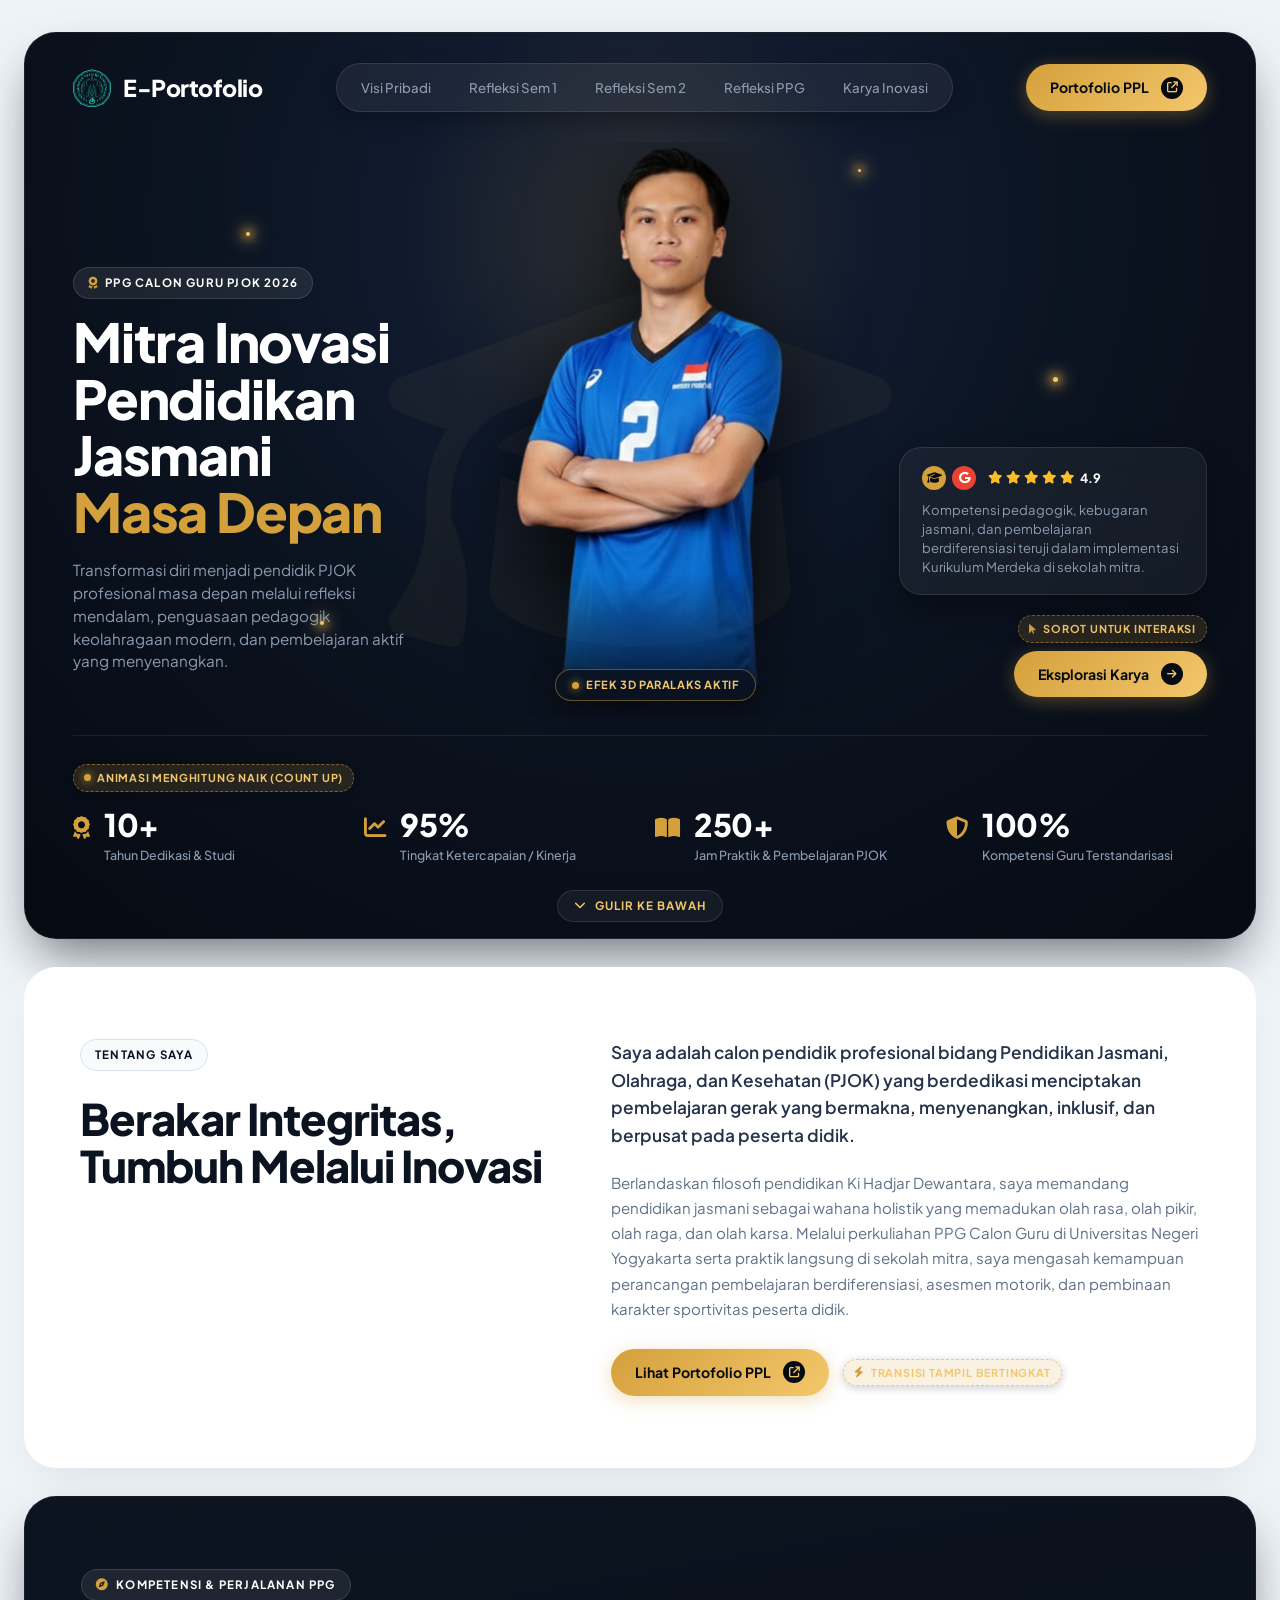
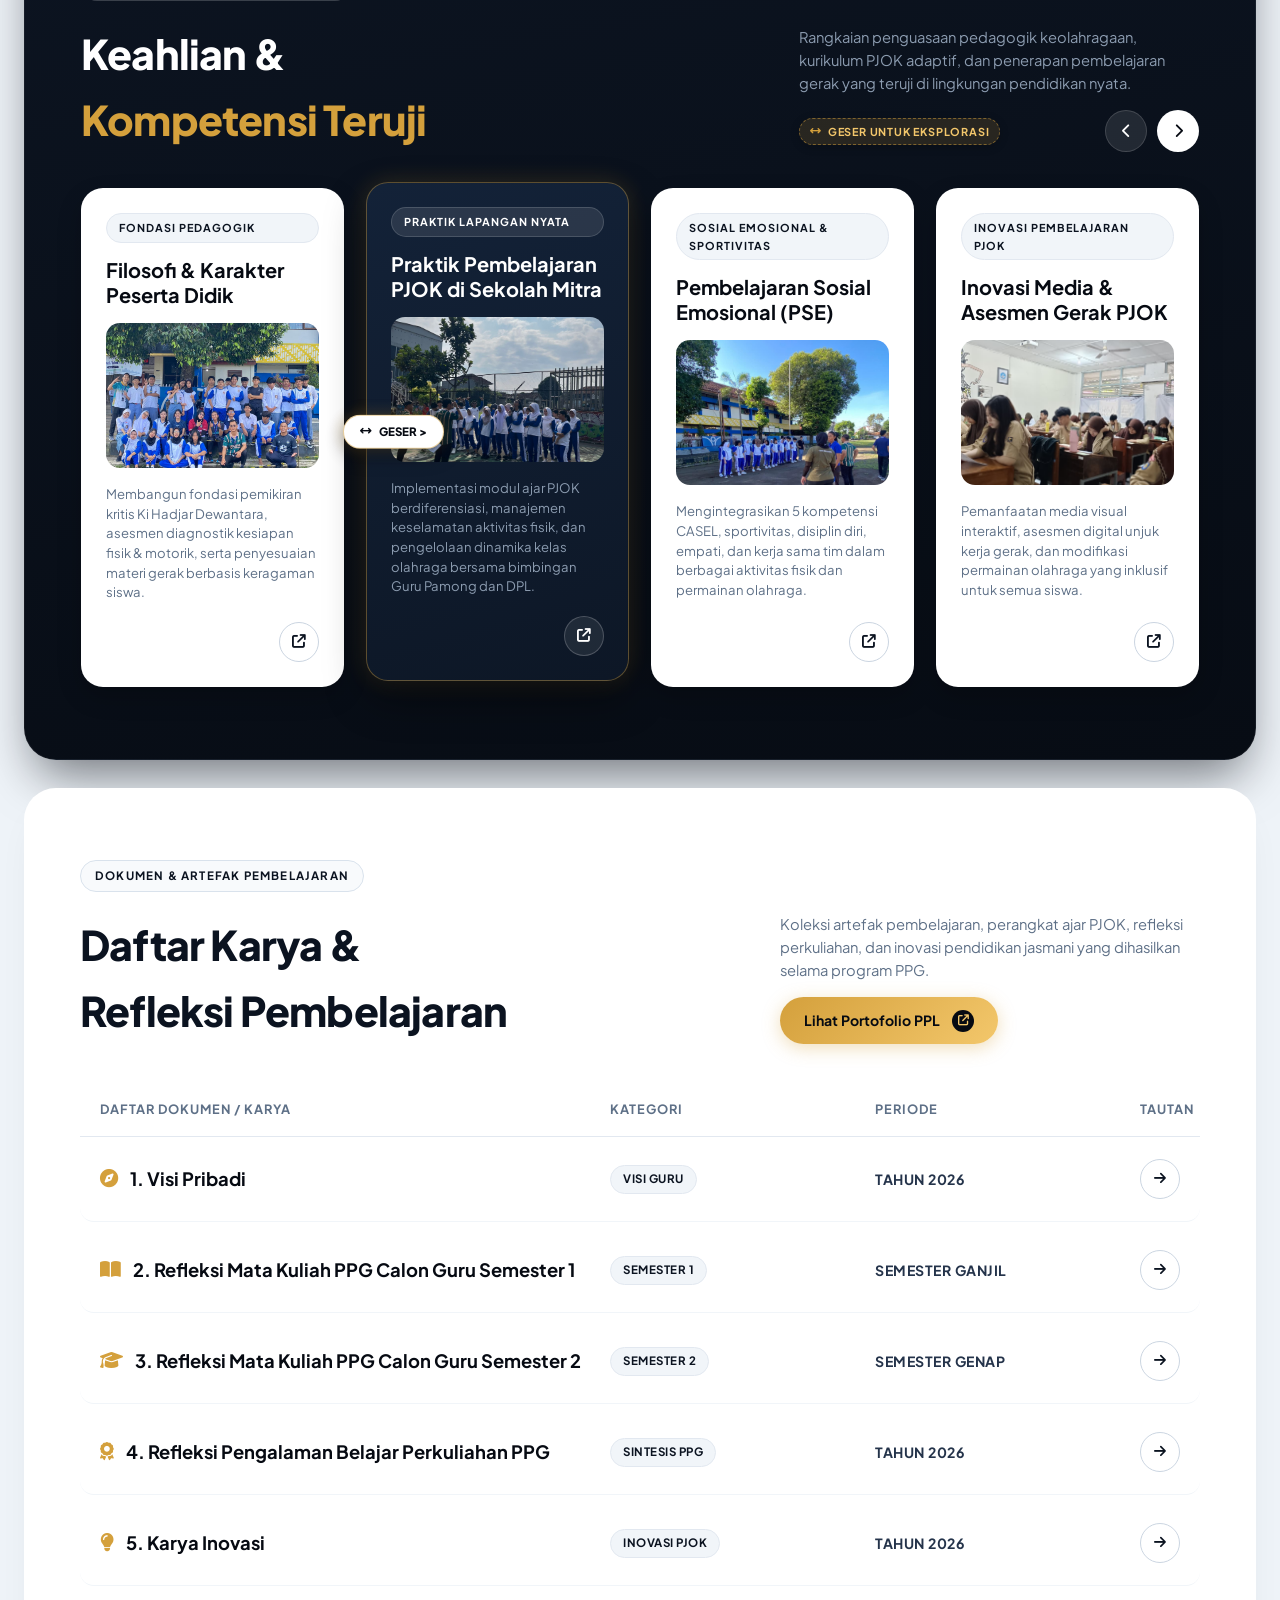
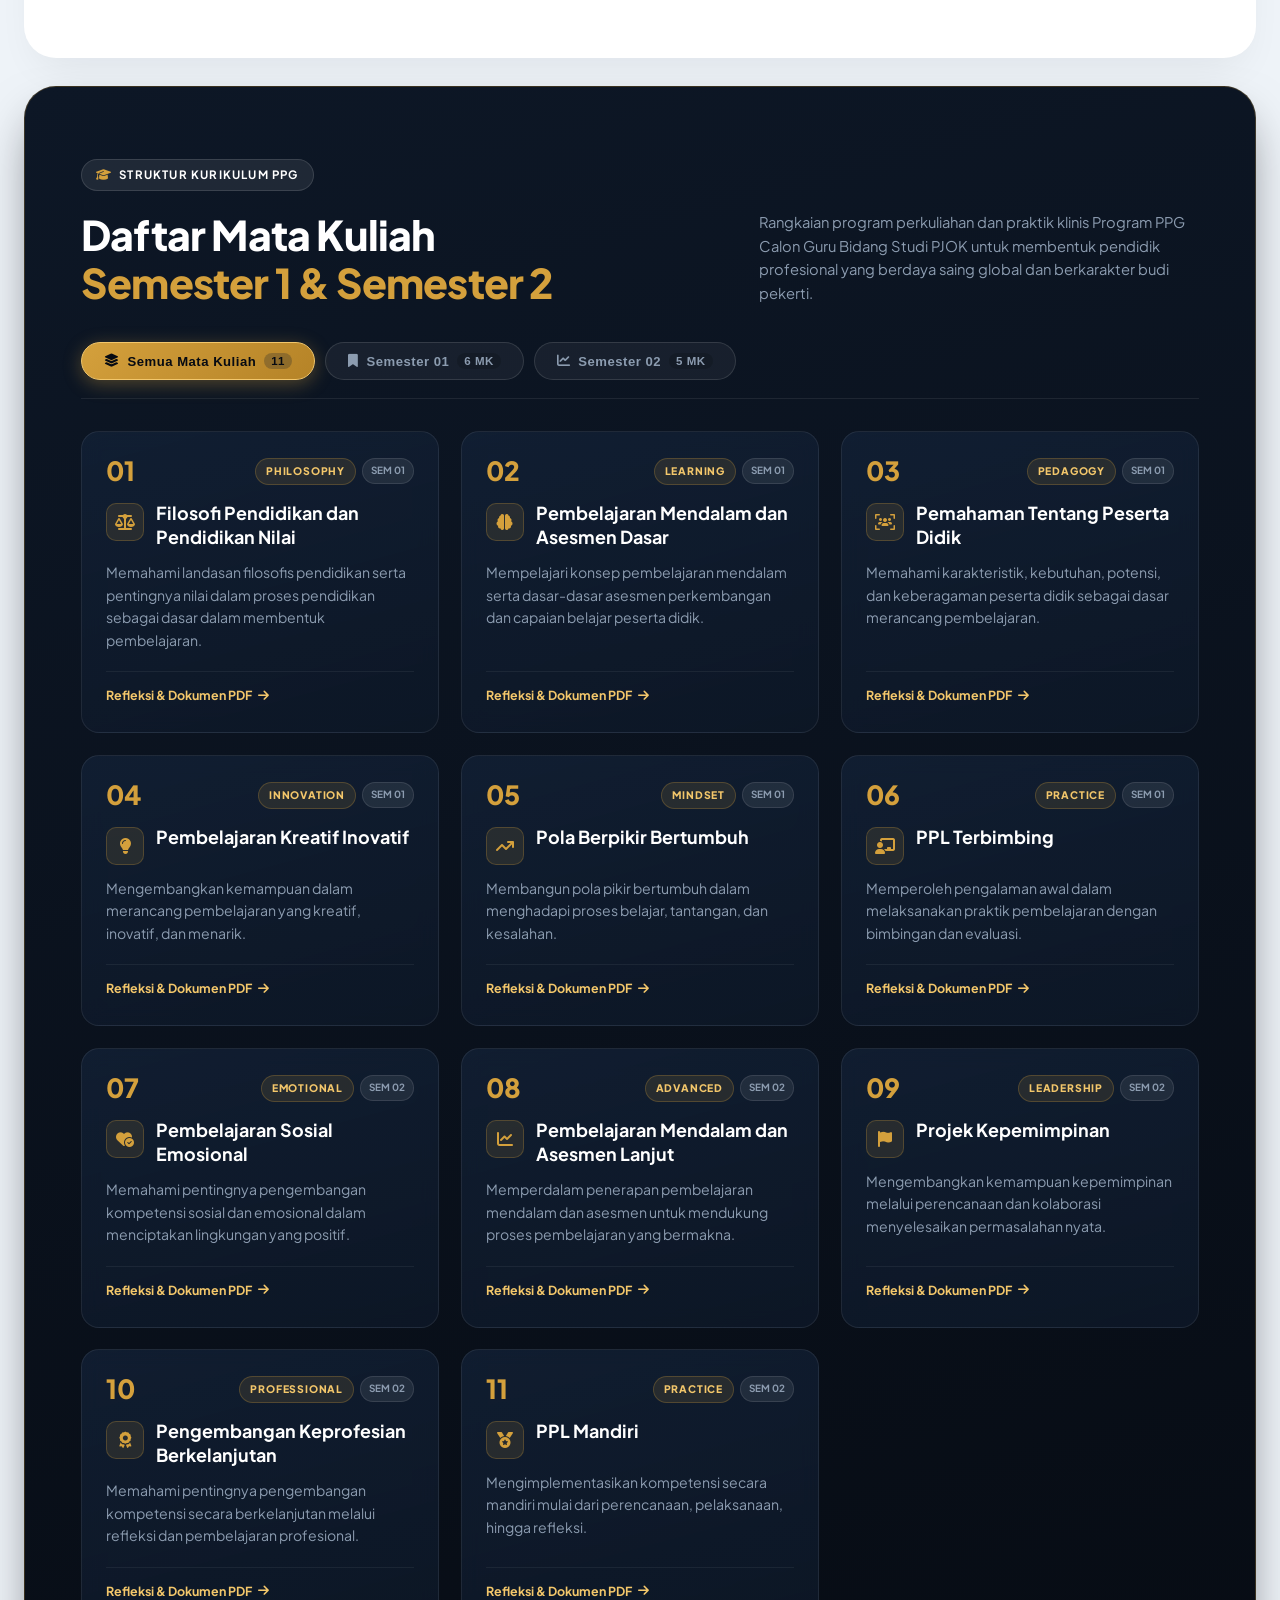
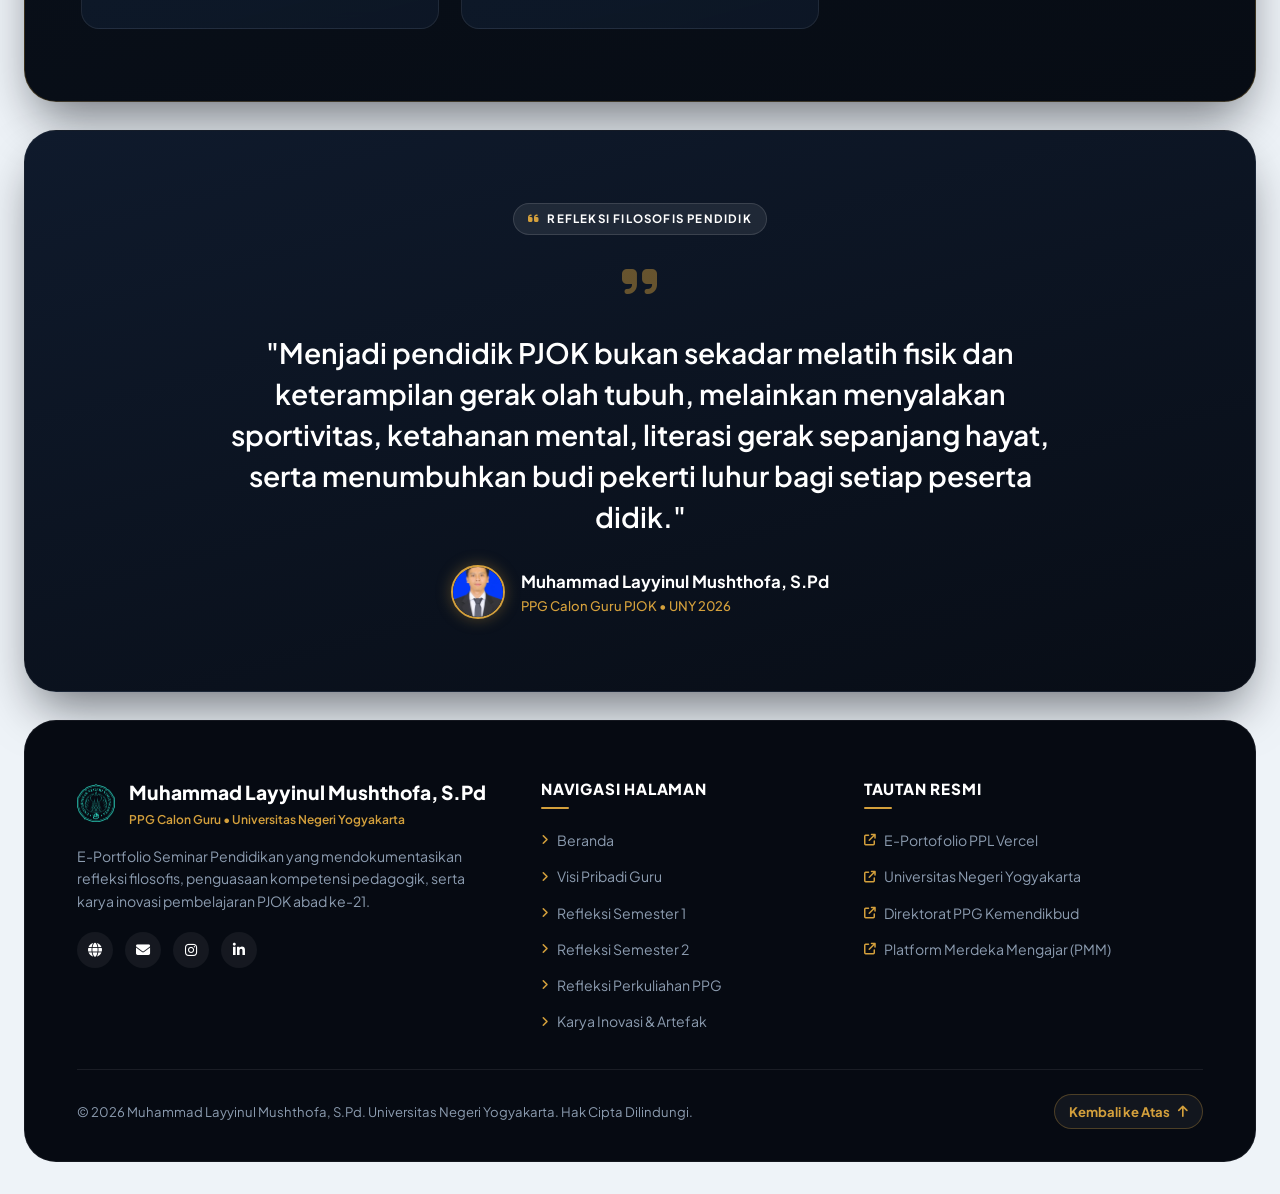
==== commit 2232c766: "Update.Ref" ====
--- a/index.html
+++ b/index.html
@@ -57,6 +57,7 @@
             <a href="visi.html" class="nav-link">Visi Pribadi</a>
             <a href="refleksi1.html" class="nav-link">Refleksi Sem 1</a>
             <a href="refleksi2.html" class="nav-link">Refleksi Sem 2</a>
+            <a href="refleksi-ppg.html" class="nav-link">Refleksi PPG</a>
             <a href="karya.html" class="nav-link">Karya Inovasi</a>
           </nav>
 
@@ -78,6 +79,7 @@
           <a href="visi.html" onclick="closeMobileMenu()">Visi Pribadi</a>
           <a href="refleksi1.html" onclick="closeMobileMenu()">Refleksi Sem 1</a>
           <a href="refleksi2.html" onclick="closeMobileMenu()">Refleksi Sem 2</a>
+          <a href="refleksi-ppg.html" onclick="closeMobileMenu()">Refleksi PPG</a>
           <a href="karya.html" onclick="closeMobileMenu()">Karya Inovasi</a>
           <a href="https://e-protofolio-ppg-layyinul.vercel.app/" target="_blank">Lihat Portofolio PPL Ã¢â€ â€”</a>
         </div>
@@ -418,11 +420,28 @@
               </div>
             </div>
 
-            <!-- Row 4: Karya Inovasi -->
+            <!-- Row 4: Refleksi Pengalaman Belajar Perkuliahan PPG -->
             <div class="work-row-item reveal-cascade delay-4">
               <div class="work-title">
+                <i class="fa-solid fa-award text-gold"></i>
+                <span>4. Refleksi Pengalaman Belajar Perkuliahan PPG</span>
+              </div>
+              <div>
+                <span class="work-category-badge">Sintesis PPG</span>
+              </div>
+              <div class="work-date">Tahun 2026</div>
+              <div class="work-action">
+                <a href="refleksi-ppg.html" class="btn-circle-arrow" title="Buka Refleksi Perkuliahan PPG">
+                  <i class="fa-solid fa-arrow-right"></i>
+                </a>
+              </div>
+            </div>
+
+            <!-- Row 5: Karya Inovasi -->
+            <div class="work-row-item reveal-cascade delay-5">
+              <div class="work-title">
                 <i class="fa-solid fa-lightbulb text-gold"></i>
-                <span>4. Karya Inovasi</span>
+                <span>5. Karya Inovasi</span>
               </div>
               <div>
                 <span class="work-category-badge">Inovasi PJOK</span>
@@ -838,6 +857,9 @@
                 <a href="refleksi2.html"><i class="fa-solid fa-angle-right"></i> Refleksi Semester 2</a>
               </li>
               <li>
+                <a href="refleksi-ppg.html"><i class="fa-solid fa-angle-right"></i> Refleksi Perkuliahan PPG</a>
+              </li>
+              <li>
                 <a href="karya.html"><i class="fa-solid fa-angle-right"></i> Karya Inovasi &amp; Artefak</a>
               </li>
             </ul>
--- a/css/style.css
+++ b/css/style.css
@@ -1,3012 +1,3374 @@
-/* ==========================================================================
-   E-PORTFOLIO SEMINAR PENDIDIKAN - MUHAMMAD LAYYINUL MUSHTHOFA, S.Pd
-   Theme: Luxury Deep Navy Blue with Gold Accents & Pure White
-   Full Interactive Motion, Animations, Micro-interactions & Visual Motion Cues
-   ========================================================================== */
-
-:root {
-  /* Palet Warna Utama */
-  --navy-darkest: #060a12;
-  --navy-dark: #0b1320;
-  --navy-card: #101c2e;
-  --navy-surface: #15243b;
-  --navy-border: rgba(255, 255, 255, 0.08);
-  --navy-border-hover: rgba(212, 160, 60, 0.45);
-
-  /* Aksen Emas Mewah (Gold) */
-  --gold-primary: #d4a03c;
-  --gold-light: #f3c76b;
-  --gold-dark: #b58327;
-  --gold-glow: rgba(212, 160, 60, 0.35);
-  --gold-bg-pill: rgba(212, 160, 60, 0.12);
-
-  /* Putih Bersih & Terang */
-  --pure-white: #ffffff;
-  --off-white: #f8fafc;
-  --canvas-bg: #eef3f8;
-  --canvas-surface: #ffffff;
-
-  /* Tipografi Warna */
-  --text-white: #ffffff;
-  --text-muted-dark: #8c9cb0;
-  --text-dark: #0b1320;
-  --text-dark-secondary: #24334a;
-  --text-muted-light: #5e7087;
-
-  /* Font Families */
-  --font-heading: "Plus Jakarta Sans", -apple-system, BlinkMacSystemFont, "Segoe UI", Roboto, sans-serif;
-  --font-body: "Plus Jakarta Sans", -apple-system, BlinkMacSystemFont, "Segoe UI", Roboto, sans-serif;
-
-  /* Radius & Transisi */
-  --radius-container: 32px;
-  --radius-card: 22px;
-  --radius-pill: 9999px;
-  --transition: all 0.35s cubic-bezier(0.25, 0.8, 0.25, 1);
-  --shadow-lux: 0 20px 40px -15px rgba(7, 12, 20, 0.08);
-  --shadow-navy: 0 25px 50px -12px rgba(4, 8, 14, 0.55);
-  --shadow-gold-active: 0 20px 50px -10px rgba(212, 160, 60, 0.4);
-}
-
-/* ==================== BASE RESET ==================== */
-* {
-  margin: 0;
-  padding: 0;
-  box-sizing: border-box;
-}
-
-html {
-  scroll-behavior: smooth;
-  font-size: 16px;
-}
-
-body {
-  font-family: var(--font-body);
-  background-color: var(--canvas-bg);
-  color: var(--text-dark);
-  line-height: 1.6;
-  overflow-x: hidden;
-  padding: 24px 16px;
-  -webkit-font-smoothing: antialiased;
-  position: relative;
-}
-
-@media (min-width: 768px) {
-  body {
-    padding: 32px 24px;
-  }
-}
-
-a {
-  text-decoration: none;
-  color: inherit;
-  transition: var(--transition);
-}
-
-img {
-  max-width: 100%;
-  height: auto;
-  display: block;
-}
-
-/* ==================== SIDE SCROLL PROGRESS BAR ==================== */
-.side-scroll-progress-bar {
-  position: fixed;
-  top: 0;
-  left: 0;
-  width: 4px;
-  height: 0%;
-  background: linear-gradient(to bottom, var(--gold-light), var(--gold-primary));
-  z-index: 9999;
-  box-shadow: 0 0 12px var(--gold-glow);
-  transition: height 0.1s ease-out;
-}
-
-/* ==================== GLOBAL LAYOUT WRAPPER ==================== */
-.page-wrapper {
-  max-width: 1240px;
-  margin: 0 auto;
-  display: flex;
-  flex-direction: column;
-  gap: 28px;
-  position: relative;
-}
-
-/* ==================== MOTION CUE ANNOTATION PILLS ==================== */
-/* Sleek Visual badges showing that elements are live and interactive */
-.motion-annotation {
-  display: inline-flex;
-  align-items: center;
-  gap: 6px;
-  padding: 4px 10px;
-  border-radius: var(--radius-pill);
-  font-size: 0.68rem;
-  font-weight: 700;
-  letter-spacing: 0.8px;
-  text-transform: uppercase;
-  background: rgba(212, 160, 60, 0.15);
-  border: 1px dashed rgba(212, 160, 60, 0.5);
-  color: var(--gold-light);
-  box-shadow: 0 2px 10px rgba(0, 0, 0, 0.2);
-  pointer-events: none;
-  user-select: none;
-  animation: annotationPulse 2.8s infinite ease-in-out;
-}
-
-.motion-annotation-dark {
-  background: rgba(11, 19, 32, 0.85);
-  border: 1px dashed rgba(212, 160, 60, 0.6);
-  color: var(--gold-primary);
-  backdrop-filter: blur(8px);
-}
-
-.motion-annotation i {
-  color: var(--gold-primary);
-}
-
-.pulse-dot {
-  width: 7px;
-  height: 7px;
-  border-radius: 50%;
-  background-color: var(--gold-primary);
-  display: inline-block;
-  box-shadow: 0 0 8px var(--gold-primary);
-  animation: dotBlink 1.4s infinite ease-in-out;
-}
-
-@keyframes dotBlink {
-  0%, 100% { opacity: 1; transform: scale(1); }
-  50% { opacity: 0.3; transform: scale(0.7); }
-}
-
-@keyframes annotationPulse {
-  0%, 100% { border-color: rgba(212, 160, 60, 0.4); transform: translateY(0); }
-  50% { border-color: rgba(212, 160, 60, 0.8); transform: translateY(-2px); }
-}
-
-/* ==================== SECTION PILL BADGES ==================== */
-.badge-pill {
-  display: inline-flex;
-  align-items: center;
-  gap: 7px;
-  padding: 6px 14px;
-  border-radius: var(--radius-pill);
-  font-size: 0.72rem;
-  font-weight: 700;
-  letter-spacing: 1.2px;
-  text-transform: uppercase;
-  margin-bottom: 14px;
-  transition: var(--transition);
-}
-
-.badge-pill-dark {
-  background: rgba(255, 255, 255, 0.08);
-  border: 1px solid rgba(255, 255, 255, 0.12);
-  color: var(--text-white);
-}
-
-.badge-pill-dark i {
-  color: var(--gold-primary);
-  font-size: 0.75rem;
-}
-
-.badge-pill-light {
-  background: var(--off-white);
-  border: 1px solid #d9e2ec;
-  color: var(--navy-dark);
-}
-
-.badge-pill-gold {
-  background: var(--gold-bg-pill);
-  border: 1px solid rgba(212, 160, 60, 0.3);
-  color: var(--gold-dark);
-}
-
-/* ==================== BUTTONS WITH PULSE, GLOW & SHIMMER ==================== */
-.btn-gold {
-  display: inline-flex;
-  align-items: center;
-  justify-content: center;
-  gap: 10px;
-  background: linear-gradient(135deg, var(--gold-primary) 0%, var(--gold-light) 50%, var(--gold-primary) 100%);
-  background-size: 200% 200%;
-  color: var(--navy-darkest);
-  font-weight: 700;
-  font-size: 0.88rem;
-  padding: 12px 24px;
-  border-radius: var(--radius-pill);
-  transition: var(--transition);
-  box-shadow: 0 4px 18px var(--gold-glow);
-  border: none;
-  cursor: pointer;
-  position: relative;
-  overflow: hidden;
-  animation: btnGlowBreathe 3.5s infinite ease-in-out;
-}
-
-@keyframes btnGlowBreathe {
-  0%, 100% {
-    box-shadow: 0 4px 16px rgba(212, 160, 60, 0.3);
-  }
-  50% {
-    box-shadow: 0 6px 26px rgba(212, 160, 60, 0.55), 0 0 12px rgba(243, 199, 107, 0.4);
-  }
-}
-
-/* Button Shimmer Sweep Effect */
-.btn-gold::after {
-  content: "";
-  position: absolute;
-  top: -50%;
-  left: -60%;
-  width: 40%;
-  height: 200%;
-  background: linear-gradient(to right, transparent, rgba(255, 255, 255, 0.45), transparent);
-  transform: rotate(25deg);
-  animation: shimmerSweep 4s infinite cubic-bezier(0.4, 0, 0.2, 1);
-}
-
-@keyframes shimmerSweep {
-  0% { left: -70%; }
-  25%, 100% { left: 140%; }
-}
-
-.btn-gold:hover {
-  background-position: right center;
-  transform: translateY(-3px) scale(1.04);
-  box-shadow: 0 10px 30px rgba(212, 160, 60, 0.65), 0 0 20px rgba(243, 199, 107, 0.5);
-  color: var(--navy-darkest);
-}
-
-.btn-gold-arrow {
-  width: 22px;
-  height: 22px;
-  background: var(--navy-darkest);
-  color: var(--gold-light);
-  border-radius: 50%;
-  display: inline-flex;
-  align-items: center;
-  justify-content: center;
-  font-size: 0.68rem;
-  margin-left: 2px;
-  transition: transform 0.3s cubic-bezier(0.34, 1.56, 0.64, 1);
-}
-
-.btn-gold:hover .btn-gold-arrow {
-  transform: translate(3px, -3px) scale(1.15);
-  background: #000;
-  color: #fff;
-}
-
-/* Arrow continuous bounce when hovered */
-.btn-gold-arrow i {
-  animation: arrowNudge 1.6s infinite ease-in-out;
-}
-
-@keyframes arrowNudge {
-  0%, 100% { transform: translate(0, 0); }
-  50% { transform: translate(2px, -2px); }
-}
-
-/* Circle Icon Buttons */
-.btn-circle-arrow {
-  width: 40px;
-  height: 40px;
-  border-radius: 50%;
-  display: inline-flex;
-  align-items: center;
-  justify-content: center;
-  border: 1px solid #cbd5e1;
-  background: var(--pure-white);
-  color: var(--navy-dark);
-  font-size: 0.85rem;
-  transition: var(--transition);
-  cursor: pointer;
-  position: relative;
-  overflow: hidden;
-}
-
-.btn-circle-arrow:hover {
-  background: var(--navy-dark);
-  color: var(--gold-primary);
-  border-color: var(--gold-primary);
-  transform: translate(2px, -2px) scale(1.08);
-  box-shadow: 0 8px 18px rgba(0, 0, 0, 0.2);
-}
-
-.btn-circle-arrow-dark {
-  border-color: rgba(255, 255, 255, 0.2);
-  background: rgba(255, 255, 255, 0.08);
-  color: var(--text-white);
-}
-
-.btn-circle-arrow-dark:hover {
-  background: var(--gold-primary);
-  color: var(--navy-darkest);
-  border-color: var(--gold-primary);
-  box-shadow: 0 0 15px var(--gold-glow);
-}
-
-/* Text Accents */
-.text-gold {
-  color: var(--gold-primary);
-}
-
-/* ==========================================================================
-   1. HERO CONTAINER (Deep Navy Card with Ambient Glint & 3D Parallax)
-   ========================================================================== */
-.hero-container {
-  background: radial-gradient(circle at 50% 20%, #111d33 0%, #0b1320 50%, #060a12 100%);
-  border-radius: var(--radius-container);
-  border: 1px solid rgba(255, 255, 255, 0.07);
-  box-shadow: var(--shadow-navy);
-  color: var(--text-white);
-  position: relative;
-  overflow: hidden;
-  padding: 24px 28px 0px 28px;
-  perspective: 1200px; /* Enable 3D Parallax context */
-}
-
-@media (min-width: 992px) {
-  .hero-container {
-    padding: 30px 48px 0px 48px;
-  }
-}
-
-/* Ambient Radial Glow & Shimmering Auroras */
-.hero-glow-bg {
-  position: absolute;
-  top: -120px;
-  left: 50%;
-  transform: translateX(-50%);
-  width: 820px;
-  height: 640px;
-  background: radial-gradient(circle, rgba(212, 160, 60, 0.16) 0%, rgba(17, 29, 51, 0.4) 45%, transparent 75%);
-  pointer-events: none;
-  z-index: 1;
-  animation: glowBreathe 6s infinite alternate ease-in-out;
-}
-
-@keyframes glowBreathe {
-  0% { transform: translateX(-50%) scale(0.95); opacity: 0.8; }
-  100% { transform: translateX(-50%) scale(1.08); opacity: 1; }
-}
-
-/* Ambient Gold Sparkle Glints (CSS Particle Effect) */
-.glint-sparkle {
-  position: absolute;
-  width: 4px;
-  height: 4px;
-  border-radius: 50%;
-  background: var(--gold-light);
-  box-shadow: 0 0 10px 2px var(--gold-primary), 0 0 18px 4px rgba(243, 199, 107, 0.6);
-  pointer-events: none;
-  z-index: 2;
-  animation: glintFloat 5s infinite ease-in-out;
-}
-
-.glint-1 { top: 22%; left: 18%; animation-delay: 0s; }
-.glint-2 { top: 38%; right: 16%; animation-delay: 1.5s; width: 5px; height: 5px; }
-.glint-3 { top: 65%; left: 24%; animation-delay: 3s; }
-.glint-4 { top: 15%; right: 32%; animation-delay: 2.2s; width: 3px; height: 3px; }
-
-@keyframes glintFloat {
-  0%, 100% { transform: translateY(0) scale(0.8); opacity: 0.3; }
-  50% { transform: translateY(-15px) scale(1.3); opacity: 1; }
-}
-
-/* Parallax Watermark: Scales of Justice & Education Laurels */
-.hero-watermark {
-  position: absolute;
-  top: 10%;
-  left: 50%;
-  transform: translateX(-50%) translateZ(-40px);
-  opacity: 0.045;
-  pointer-events: none;
-  z-index: 1;
-  font-size: 26rem;
-  color: var(--gold-light);
-  transition: transform 0.25s cubic-bezier(0.2, 0.8, 0.2, 1);
-  will-change: transform;
-}
-
-/* ---------- NAVBAR ---------- */
-.hero-navbar {
-  display: flex;
-  align-items: center;
-  justify-content: space-between;
-  position: relative;
-  z-index: 10;
-  padding-bottom: 20px;
-}
-
-.nav-brand {
-  display: flex;
-  align-items: center;
-  gap: 12px;
-}
-
-.brand-logo-img {
-  width: 38px;
-  height: 38px;
-  object-fit: contain;
-  transition: transform 0.4s ease;
-}
-
-.nav-brand:hover .brand-logo-img {
-  transform: rotate(-10deg) scale(1.1);
-}
-
-.brand-name {
-  font-family: var(--font-heading);
-  font-size: 1.45rem;
-  font-weight: 800;
-  letter-spacing: -0.5px;
-  color: var(--text-white);
-}
-
-/* Floating Center Pill Nav */
-.nav-pill-center {
-  display: none;
-}
-
-@media (min-width: 900px) {
-  .nav-pill-center {
-    display: flex;
-    align-items: center;
-    gap: 6px;
-    background: rgba(255, 255, 255, 0.06);
-    border: 1px solid rgba(255, 255, 255, 0.1);
-    backdrop-filter: blur(16px);
-    -webkit-backdrop-filter: blur(16px);
-    border-radius: var(--radius-pill);
-    padding: 5px 8px;
-    box-shadow: 0 8px 20px rgba(0, 0, 0, 0.25);
-  }
-
-  .nav-pill-center a {
-    color: var(--text-muted-dark);
-    font-size: 0.82rem;
-    font-weight: 500;
-    padding: 8px 18px;
-    border-radius: var(--radius-pill);
-    transition: var(--transition);
-  }
-
-  .nav-pill-center a:hover,
-  .nav-pill-center a.active {
-    color: var(--text-white);
-    background: rgba(255, 255, 255, 0.12);
-    box-shadow: 0 2px 10px rgba(0, 0, 0, 0.2);
-  }
-}
-
-.nav-cta-wrap {
-  display: flex;
-  align-items: center;
-  gap: 12px;
-}
-
-/* Mobile Toggle */
-.mobile-nav-toggle {
-  display: flex;
-  background: transparent;
-  border: 1px solid rgba(255, 255, 255, 0.15);
-  color: var(--text-white);
-  padding: 8px 12px;
-  border-radius: 8px;
-  cursor: pointer;
-  font-size: 1.1rem;
-}
-
-@media (min-width: 900px) {
-  .mobile-nav-toggle {
-    display: none;
-  }
-}
-
-/* Mobile Menu Dropdown */
-.mobile-menu-drawer {
-  display: none;
-  flex-direction: column;
-  gap: 12px;
-  background: var(--navy-card);
-  border: 1px solid var(--navy-border);
-  border-radius: 16px;
-  padding: 20px;
-  margin-top: 10px;
-  margin-bottom: 20px;
-  position: relative;
-  z-index: 20;
-}
-
-.mobile-menu-drawer.show {
-  display: flex;
-}
-
-.mobile-menu-drawer a {
-  color: var(--text-white);
-  font-size: 0.95rem;
-  padding: 8px 0;
-  border-bottom: 1px solid rgba(255, 255, 255, 0.05);
-}
-
-/* ---------- HERO MAIN BODY GRID ---------- */
-.hero-body-grid {
-  display: grid;
-  grid-template-columns: 1fr;
-  align-items: center;
-  position: relative;
-  z-index: 5;
-  padding-top: 24px;
-  min-height: 480px;
-}
-
-@media (min-width: 992px) {
-  .hero-body-grid {
-    grid-template-columns: 1.05fr 1.35fr 0.95fr;
-    gap: 24px;
-    padding-top: 10px;
-    align-items: flex-end;
-  }
-}
-
-/* Left Area: Headline */
-.hero-col-left {
-  text-align: left;
-  z-index: 6;
-  padding-bottom: 20px;
-}
-
-.hero-col-left h1 {
-  font-family: var(--font-heading);
-  font-size: clamp(2.3rem, 4.2vw, 3.8rem);
-  font-weight: 800;
-  line-height: 1.05;
-  letter-spacing: -1.2px;
-  color: var(--text-white);
-  margin-bottom: 20px;
-}
-
-.hero-col-left h1 span.gold {
-  color: var(--gold-primary);
-  display: block;
-}
-
-.hero-subtext {
-  color: var(--text-muted-dark);
-  font-size: 0.95rem;
-  max-width: 360px;
-  line-height: 1.5;
-  margin-bottom: 24px;
-}
-
-/* Center Area: Bust / Half-Body Photo with 3D Depth & Motion Tag */
-.hero-col-center {
-  display: flex;
-  flex-direction: column;
-  justify-content: flex-end;
-  align-items: center;
-  position: relative;
-  z-index: 4;
-}
-
-.hero-person-wrap {
-  width: 100%;
-  max-width: 480px;
-  display: flex;
-  justify-content: center;
-  align-items: flex-end;
-  position: relative;
-  transform-style: preserve-3d;
-  transition: transform 0.2s cubic-bezier(0.2, 0.8, 0.2, 1);
-  will-change: transform;
-}
-
-.hero-person-img {
-  width: 100%;
-  max-width: 440px;
-  height: auto;
-  max-height: 575px;
-  object-fit: contain;
-  object-position: bottom center;
-  display: block;
-  filter: drop-shadow(0 20px 45px rgba(0, 0, 0, 0.85));
-  mask-image: linear-gradient(to bottom, black 75%, transparent 100%);
-  -webkit-mask-image: linear-gradient(to bottom, black 75%, transparent 100%);
-  transition: transform 0.3s ease;
-}
-
-/* Motion Cue Tag: Parallax Depth Indicator */
-.hero-parallax-cue {
-  position: absolute;
-  bottom: 16px;
-  background: rgba(11, 19, 32, 0.88);
-  border: 1px solid rgba(212, 160, 60, 0.45);
-  backdrop-filter: blur(12px);
-  border-radius: var(--radius-pill);
-  padding: 6px 16px;
-  font-size: 0.7rem;
-  font-weight: 700;
-  color: var(--gold-light);
-  letter-spacing: 0.6px;
-  display: flex;
-  align-items: center;
-  gap: 7px;
-  box-shadow: 0 8px 24px rgba(0, 0, 0, 0.5);
-  z-index: 8;
-  animation: floatCue 3s infinite ease-in-out;
-}
-
-@keyframes floatCue {
-  0%, 100% { transform: translateY(0); }
-  50% { transform: translateY(-4px); }
-}
-
-@media (max-width: 768px) {
-  .hero-person-img {
-    max-height: 440px;
-    max-width: 330px;
-  }
-  .hero-parallax-cue {
-    bottom: 8px;
-    font-size: 0.65rem;
-    padding: 5px 12px;
-  }
-}
-
-/* Right Area: Rating & Actions with Hover Motion Cues */
-.hero-col-right {
-  display: flex;
-  flex-direction: column;
-  gap: 20px;
-  align-items: flex-start;
-  padding-bottom: 20px;
-  z-index: 6;
-}
-
-@media (min-width: 992px) {
-  .hero-col-right {
-    align-items: flex-end;
-    text-align: right;
-  }
-}
-
-.hero-rating-card {
-  background: rgba(255, 255, 255, 0.05);
-  border: 1px solid rgba(255, 255, 255, 0.1);
-  backdrop-filter: blur(14px);
-  -webkit-backdrop-filter: blur(14px);
-  border-radius: var(--radius-card);
-  padding: 18px 22px;
-  max-width: 310px;
-  box-shadow: 0 15px 30px rgba(0, 0, 0, 0.35);
-  text-align: left;
-  transition: var(--transition);
-  position: relative;
-}
-
-.hero-rating-card:hover {
-  border-color: rgba(212, 160, 60, 0.45);
-  transform: translateY(-4px) scale(1.02);
-  box-shadow: 0 20px 40px rgba(0, 0, 0, 0.45), 0 0 20px rgba(212, 160, 60, 0.2);
-}
-
-.rating-header {
-  display: flex;
-  align-items: center;
-  gap: 12px;
-  margin-bottom: 10px;
-}
-
-.rating-social-icons {
-  display: flex;
-  gap: 6px;
-}
-
-.rating-social-icons i {
-  width: 24px;
-  height: 24px;
-  border-radius: 50%;
-  display: inline-flex;
-  align-items: center;
-  justify-content: center;
-  font-size: 0.75rem;
-}
-
-.icon-google {
-  background: #ea4335;
-  color: #fff;
-}
-
-.icon-uny {
-  background: var(--gold-primary);
-  color: var(--navy-darkest);
-}
-
-.stars-score {
-  display: flex;
-  align-items: center;
-  gap: 4px;
-  color: #fbbf24;
-  font-size: 0.8rem;
-  font-weight: 700;
-}
-
-.stars-score span {
-  color: var(--text-white);
-  margin-left: 2px;
-}
-
-.rating-desc {
-  font-size: 0.82rem;
-  color: var(--text-muted-dark);
-  line-height: 1.45;
-}
-
-.hero-right-action-wrap {
-  display: flex;
-  flex-direction: column;
-  gap: 8px;
-  align-items: flex-start;
-}
-
-@media (min-width: 992px) {
-  .hero-right-action-wrap {
-    align-items: flex-end;
-  }
-}
-
-/* ---------- HERO STATS BAR (ROBUST COUNT UP ROLLING ANIMATION) ---------- */
-.hero-stats-bar {
-  border-top: 1px solid rgba(255, 255, 255, 0.08);
-  margin-top: 18px;
-  padding: 28px 0 24px 0;
-  position: relative;
-  z-index: 10;
-}
-
-.stats-bar-header {
-  display: flex;
-  align-items: center;
-  justify-content: space-between;
-  margin-bottom: 16px;
-}
-
-.stats-grid {
-  display: grid;
-  grid-template-columns: repeat(2, 1fr);
-  gap: 20px;
-}
-
-@media (min-width: 900px) {
-  .stats-grid {
-    grid-template-columns: repeat(4, 1fr);
-    gap: 30px;
-  }
-}
-
-.stat-item {
-  display: flex;
-  align-items: flex-start;
-  gap: 14px;
-  transition: transform 0.3s ease;
-}
-
-.stat-item:hover {
-  transform: translateY(-2px);
-}
-
-.stat-icon {
-  font-size: 1.4rem;
-  color: var(--gold-primary);
-  margin-top: 2px;
-  transition: transform 0.3s ease;
-}
-
-.stat-item:hover .stat-icon {
-  transform: scale(1.15) rotate(6deg);
-  color: var(--gold-light);
-}
-
-.stat-number {
-  font-family: var(--font-heading);
-  font-size: 1.95rem;
-  font-weight: 800;
-  letter-spacing: -0.5px;
-  color: var(--text-white);
-  line-height: 1.1;
-  margin-bottom: 4px;
-  display: inline-flex;
-  align-items: baseline;
-}
-
-/* Rolling glow effect when counting up */
-.stat-number.counting {
-  color: var(--gold-light);
-  text-shadow: 0 0 12px var(--gold-glow);
-  transition: color 0.3s ease;
-}
-
-.stat-label {
-  font-size: 0.78rem;
-  color: var(--text-muted-dark);
-  font-weight: 500;
-  text-transform: capitalize;
-}
-
-/* ---------- SCROLL DOWN FLOW CUE (SCROLL V) ---------- */
-.hero-scroll-cue-wrap {
-  display: flex;
-  justify-content: center;
-  padding-bottom: 16px;
-  position: relative;
-  z-index: 10;
-}
-
-.hero-scroll-cue {
-  display: inline-flex;
-  align-items: center;
-  gap: 8px;
-  padding: 6px 16px;
-  border-radius: var(--radius-pill);
-  background: rgba(255, 255, 255, 0.05);
-  border: 1px solid rgba(255, 255, 255, 0.1);
-  color: var(--gold-light);
-  font-size: 0.72rem;
-  font-weight: 700;
-  letter-spacing: 1px;
-  text-transform: uppercase;
-  transition: var(--transition);
-  cursor: pointer;
-}
-
-.hero-scroll-cue:hover {
-  background: rgba(212, 160, 60, 0.15);
-  border-color: var(--gold-primary);
-  color: #fff;
-  transform: translateY(3px);
-}
-
-.hero-scroll-cue i {
-  animation: scrollDownBounce 1.8s infinite ease-in-out;
-}
-
-@keyframes scrollDownBounce {
-  0%, 100% { transform: translateY(0); }
-  50% { transform: translateY(4px); }
-}
-
-/* ==========================================================================
-   CASCADE REVEAL ON SCROLL (ALUR TRANSISI SCROLL HALUS)
-   ========================================================================== */
-.reveal-cascade {
-  opacity: 0;
-  transform: translateY(45px);
-  transition: opacity 0.85s cubic-bezier(0.16, 1, 0.3, 1), transform 0.85s cubic-bezier(0.16, 1, 0.3, 1);
-  will-change: opacity, transform;
-}
-
-.reveal-cascade.revealed {
-  opacity: 1;
-  transform: translateY(0);
-}
-
-/* Stagger delay classes */
-.delay-1 { transition-delay: 0.12s; }
-.delay-2 { transition-delay: 0.24s; }
-.delay-3 { transition-delay: 0.36s; }
-.delay-4 { transition-delay: 0.48s; }
-
-/* ==========================================================================
-   2. ABOUT / PHILOSOPHY SECTION (Pure White Card Background)
-   ========================================================================== */
-.about-section {
-  background-color: var(--pure-white);
-  border-radius: var(--radius-container);
-  padding: 56px 28px;
-  box-shadow: var(--shadow-lux);
-  position: relative;
-}
-
-@media (min-width: 992px) {
-  .about-section {
-    padding: 72px 56px;
-  }
-}
-
-.about-grid {
-  display: grid;
-  grid-template-columns: 1fr;
-  gap: 36px;
-}
-
-@media (min-width: 992px) {
-  .about-grid {
-    grid-template-columns: 1fr 1.25fr;
-    gap: 60px;
-    align-items: flex-start;
-  }
-}
-
-.about-col-left h2 {
-  font-family: var(--font-heading);
-  font-size: clamp(2.2rem, 3.4vw, 3.2rem);
-  font-weight: 800;
-  line-height: 1.08;
-  letter-spacing: -1px;
-  color: var(--text-dark);
-  margin-top: 10px;
-}
-
-.about-col-right {
-  display: flex;
-  flex-direction: column;
-  gap: 20px;
-}
-
-.about-lead-text {
-  font-size: 1.08rem;
-  font-weight: 600;
-  color: var(--text-dark-secondary);
-  line-height: 1.6;
-}
-
-.about-body-text {
-  font-size: 0.94rem;
-  color: var(--text-muted-light);
-  line-height: 1.68;
-}
-
-.about-action-wrap {
-  display: flex;
-  align-items: center;
-  gap: 14px;
-  flex-wrap: wrap;
-  margin-top: 8px;
-}
-
-/* ==========================================================================
-   3. SERVICES / JOURNEY SECTION (CAROUSEL DRAG & ACTIVE CARD ELEVATION)
-   ========================================================================== */
-.services-section {
-  background: linear-gradient(170deg, #0c1421 0%, #070c14 100%);
-  border-radius: var(--radius-container);
-  border: 1px solid rgba(255, 255, 255, 0.05);
-  box-shadow: var(--shadow-navy);
-  color: var(--text-white);
-  padding: 56px 28px;
-  position: relative;
-  overflow: hidden;
-}
-
-@media (min-width: 992px) {
-  .services-section {
-    padding: 72px 56px;
-  }
-}
-
-/* Header Area */
-.services-header {
-  display: flex;
-  flex-direction: column;
-  gap: 20px;
-  margin-bottom: 36px;
-}
-
-@media (min-width: 900px) {
-  .services-header {
-    flex-direction: row;
-    justify-content: space-between;
-    align-items: flex-end;
-  }
-}
-
-.services-header-left h2 {
-  font-family: var(--font-heading);
-  font-size: clamp(2rem, 3.2vw, 2.9rem);
-  font-weight: 800;
-  letter-spacing: -0.8px;
-  color: var(--text-white);
-  margin-top: 6px;
-}
-
-.services-header-left h2 span.gold {
-  color: var(--gold-primary);
-  display: block;
-}
-
-.services-header-right {
-  display: flex;
-  flex-direction: column;
-  gap: 16px;
-  max-width: 400px;
-}
-
-.services-header-right p {
-  font-size: 0.92rem;
-  color: var(--text-muted-dark);
-  line-height: 1.55;
-}
-
-.services-controls-bar {
-  display: flex;
-  align-items: center;
-  justify-content: space-between;
-  gap: 12px;
-}
-
-.carousel-nav-arrows {
-  display: flex;
-  gap: 10px;
-}
-
-.nav-arrow-btn {
-  width: 42px;
-  height: 42px;
-  border-radius: 50%;
-  display: inline-flex;
-  align-items: center;
-  justify-content: center;
-  font-size: 0.9rem;
-  cursor: pointer;
-  transition: var(--transition);
-  border: none;
-}
-
-.nav-arrow-prev {
-  background: rgba(255, 255, 255, 0.1);
-  color: var(--text-white);
-  border: 1px solid rgba(255, 255, 255, 0.15);
-}
-
-.nav-arrow-prev:hover {
-  background: rgba(255, 255, 255, 0.2);
-  transform: translateX(-3px);
-}
-
-.nav-arrow-next {
-  background: var(--pure-white);
-  color: var(--navy-darkest);
-}
-
-.nav-arrow-next:hover {
-  background: var(--gold-primary);
-  color: var(--navy-darkest);
-  transform: translateX(3px);
-  box-shadow: 0 0 15px var(--gold-glow);
-}
-
-/* DRAGGABLE CAROUSEL CONTAINER */
-.services-cards-grid {
-  display: grid;
-  grid-template-columns: 1fr;
-  gap: 22px;
-  cursor: grab;
-  user-select: none;
-}
-
-.services-cards-grid.is-dragging {
-  cursor: grabbing;
-  scroll-behavior: auto !important;
-}
-
-@media (max-width: 679px) {
-  .services-cards-grid {
-    display: flex;
-    overflow-x: auto;
-    scroll-snap-type: x mandatory;
-    padding-bottom: 16px;
-    -webkit-overflow-scrolling: touch;
-    gap: 16px;
-  }
-
-  .service-card {
-    min-width: 82vw;
-    scroll-snap-align: center;
-    flex-shrink: 0;
-  }
-}
-
-@media (min-width: 680px) and (max-width: 1079px) {
-  .services-cards-grid {
-    grid-template-columns: repeat(2, 1fr);
-  }
-}
-
-@media (min-width: 1080px) {
-  .services-cards-grid {
-    grid-template-columns: repeat(4, 1fr);
-  }
-}
-
-/* Service Card Base (White Cards) */
-.service-card {
-  background-color: var(--pure-white);
-  color: var(--text-dark);
-  border-radius: var(--radius-card);
-  padding: 24px;
-  display: flex;
-  flex-direction: column;
-  justify-content: space-between;
-  min-height: 420px;
-  position: relative;
-  transition: transform 0.4s cubic-bezier(0.16, 1, 0.3, 1), box-shadow 0.4s ease, border-color 0.4s ease;
-  box-shadow: 0 10px 25px rgba(0, 0, 0, 0.2);
-  border: 1px solid transparent;
-}
-
-/* RESPONS KARTU & SOROTAN: ELEVATE KE DEPAN & GOLD DROP SHADOW */
-.service-card:hover {
-  transform: translateY(-14px) scale(1.025);
-  box-shadow: 0 25px 50px -10px rgba(0, 0, 0, 0.5), 0 0 0 1.5px var(--gold-primary), 0 15px 35px var(--gold-glow);
-  z-index: 10;
-}
-
-.service-card-tag {
-  align-self: flex-start;
-  font-size: 0.68rem;
-  font-weight: 700;
-  text-transform: uppercase;
-  letter-spacing: 1px;
-  padding: 5px 12px;
-  border-radius: var(--radius-pill);
-  background: #f1f5f9;
-  color: var(--navy-dark);
-  border: 1px solid #e2e8f0;
-  margin-bottom: 14px;
-}
-
-.service-card h3 {
-  font-family: var(--font-heading);
-  font-size: 1.25rem;
-  font-weight: 700;
-  line-height: 1.25;
-  color: var(--navy-darkest);
-  margin-bottom: 16px;
-  transition: color 0.3s ease;
-}
-
-.service-card:hover h3 {
-  color: var(--navy-surface);
-}
-
-.service-card-image-wrap {
-  width: 100%;
-  height: 145px;
-  border-radius: 14px;
-  overflow: hidden;
-  margin-bottom: 16px;
-  position: relative;
-}
-
-.service-card-image-wrap img {
-  width: 100%;
-  height: 100%;
-  object-fit: cover;
-  transition: transform 0.6s cubic-bezier(0.2, 0.8, 0.2, 1);
-}
-
-.service-card:hover .service-card-image-wrap img {
-  transform: scale(1.08);
-}
-
-.service-card-desc {
-  font-size: 0.82rem;
-  color: var(--text-muted-light);
-  line-height: 1.5;
-  margin-bottom: 20px;
-  transition: color 0.3s ease;
-}
-
-.service-card:hover .service-card-desc {
-  color: var(--text-dark-secondary);
-}
-
-.service-card-footer {
-  display: flex;
-  justify-content: space-between;
-  align-items: center;
-  margin-top: auto;
-}
-
-/* Focus Indicator Pill appearing on hover */
-.card-hover-focus-pill {
-  font-size: 0.65rem;
-  font-weight: 700;
-  color: var(--gold-dark);
-  text-transform: uppercase;
-  letter-spacing: 0.5px;
-  opacity: 0;
-  transform: translateX(-6px);
-  transition: opacity 0.3s ease, transform 0.3s ease;
-}
-
-.service-card:hover .card-hover-focus-pill {
-  opacity: 1;
-  transform: translateX(0);
-}
-
-/* Active Featured Card (Dark Blue / Center Style persis Referensi) */
-.service-card-featured {
-  background: linear-gradient(165deg, #132238 0%, #0d1726 100%);
-  color: var(--text-white);
-  border: 1.5px solid rgba(212, 160, 60, 0.4);
-  box-shadow: 0 18px 40px rgba(0, 0, 0, 0.4), 0 0 25px rgba(212, 160, 60, 0.2);
-  transform: translateY(-6px);
-}
-
-.service-card-featured:hover {
-  transform: translateY(-18px) scale(1.03);
-  box-shadow: 0 30px 60px rgba(0, 0, 0, 0.6), 0 0 0 2px var(--gold-light), 0 20px 45px var(--gold-glow);
-}
-
-.service-card-featured .service-card-tag {
-  background: rgba(255, 255, 255, 0.1);
-  color: var(--text-white);
-  border-color: rgba(255, 255, 255, 0.15);
-}
-
-.service-card-featured h3 {
-  color: var(--text-white);
-}
-
-.service-card-featured .service-card-desc {
-  color: var(--text-muted-dark);
-}
-
-.service-card-featured .card-hover-focus-pill {
-  color: var(--gold-light);
-}
-
-/* Floating Dynamic DRAG / SWIPE Pill Indicator */
-.drag-indicator-pill {
-  position: absolute;
-  top: 50%;
-  left: -24px;
-  transform: translateY(-50%);
-  background: var(--pure-white);
-  color: var(--navy-darkest);
-  padding: 7px 16px;
-  border-radius: var(--radius-pill);
-  font-size: 0.72rem;
-  font-weight: 800;
-  display: none;
-  align-items: center;
-  gap: 7px;
-  box-shadow: 0 6px 20px rgba(0, 0, 0, 0.4), 0 0 15px rgba(212, 160, 60, 0.3);
-  z-index: 15;
-  border: 1px solid rgba(212, 160, 60, 0.5);
-  animation: dragBobbing 2.2s infinite ease-in-out;
-}
-
-@keyframes dragBobbing {
-  0%, 100% {
-    transform: translateY(-50%) translateX(0);
-    box-shadow: 0 6px 20px rgba(0, 0, 0, 0.4);
-  }
-  50% {
-    transform: translateY(-50%) translateX(-6px);
-    box-shadow: 0 8px 25px rgba(212, 160, 60, 0.5);
-  }
-}
-
-@media (min-width: 1080px) {
-  .service-card-featured .drag-indicator-pill {
-    display: flex;
-  }
-}
-
-/* ==========================================================================
-   4. PROJECTS / WORKS LIST SECTION (CASCADE REVEAL & HOVER LIFT)
-   ========================================================================== */
-.works-section {
-  background-color: var(--pure-white);
-  border-radius: var(--radius-container);
-  padding: 56px 28px;
-  box-shadow: var(--shadow-lux);
-  position: relative;
-}
-
-@media (min-width: 992px) {
-  .works-section {
-    padding: 72px 56px;
-  }
-}
-
-.works-header {
-  display: flex;
-  flex-direction: column;
-  gap: 20px;
-  margin-bottom: 40px;
-}
-
-@media (min-width: 900px) {
-  .works-header {
-    flex-direction: row;
-    justify-content: space-between;
-    align-items: flex-end;
-  }
-}
-
-.works-header-left h2 {
-  font-family: var(--font-heading);
-  font-size: clamp(2rem, 3.2vw, 2.9rem);
-  font-weight: 800;
-  letter-spacing: -0.8px;
-  color: var(--text-dark);
-  margin-top: 6px;
-}
-
-.works-header-right {
-  display: flex;
-  flex-direction: column;
-  gap: 16px;
-  max-width: 420px;
-}
-
-.works-header-right p {
-  font-size: 0.92rem;
-  color: var(--text-muted-light);
-  line-height: 1.55;
-}
-
-/* Works Table / List View */
-.works-table-container {
-  width: 100%;
-  margin-top: 10px;
-}
-
-.works-table-head {
-  display: grid;
-  grid-template-columns: 2fr 1fr 1fr 40px;
-  gap: 20px;
-  padding: 16px 20px;
-  border-bottom: 1px solid #e2e8f0;
-  font-size: 0.8rem;
-  font-weight: 700;
-  text-transform: uppercase;
-  letter-spacing: 1px;
-  color: var(--text-muted-light);
-}
-
-@media (max-width: 768px) {
-  .works-table-head {
-    display: none;
-  }
-}
-
-.works-list {
-  display: flex;
-  flex-direction: column;
-  gap: 6px;
-}
-
-.work-row-item {
-  display: grid;
-  grid-template-columns: 1fr;
-  gap: 12px;
-  padding: 22px 20px;
-  border-bottom: 1px solid #f1f5f9;
-  align-items: center;
-  transition: all 0.35s cubic-bezier(0.16, 1, 0.3, 1);
-  border-radius: 14px;
-  position: relative;
-}
-
-@media (min-width: 768px) {
-  .work-row-item {
-    grid-template-columns: 2fr 1fr 1fr 40px;
-    gap: 20px;
-  }
-}
-
-/* Row Hover Lift with Golden Accent */
-.work-row-item:hover {
-  background-color: var(--off-white);
-  border-bottom-color: transparent;
-  transform: translateX(8px);
-  box-shadow: 0 8px 20px rgba(0, 0, 0, 0.05);
-}
-
-.work-row-item::before {
-  content: "";
-  position: absolute;
-  left: 0;
-  top: 15%;
-  height: 70%;
-  width: 3px;
-  background: var(--gold-primary);
-  border-radius: 4px;
-  opacity: 0;
-  transform: scaleY(0.4);
-  transition: all 0.3s ease;
-}
-
-.work-row-item:hover::before {
-  opacity: 1;
-  transform: scaleY(1);
-}
-
-.work-title {
-  font-family: var(--font-heading);
-  font-size: 1.15rem;
-  font-weight: 700;
-  color: var(--navy-darkest);
-  display: flex;
-  align-items: center;
-  gap: 12px;
-  transition: color 0.3s ease;
-}
-
-.work-row-item:hover .work-title {
-  color: var(--navy-surface);
-}
-
-.work-category-badge {
-  display: inline-block;
-  padding: 4px 12px;
-  border-radius: var(--radius-pill);
-  font-size: 0.72rem;
-  font-weight: 700;
-  letter-spacing: 0.5px;
-  text-transform: uppercase;
-  background: #f1f5f9;
-  color: var(--navy-dark);
-  border: 1px solid #e2e8f0;
-  width: fit-content;
-  transition: var(--transition);
-}
-
-.work-row-item:hover .work-category-badge {
-  background: var(--gold-bg-pill);
-  border-color: rgba(212, 160, 60, 0.3);
-  color: var(--gold-dark);
-}
-
-.work-date {
-  font-size: 0.88rem;
-  font-weight: 700;
-  text-transform: uppercase;
-  letter-spacing: 0.5px;
-  color: var(--text-dark-secondary);
-}
-
-.work-action {
-  display: flex;
-  justify-content: flex-end;
-}
-
-/* ==========================================================================
-   5. REFLECTION & TESTIMONIAL QUOTE (Deep Navy Surface)
-   ========================================================================== */
-.reflection-section {
-  background: linear-gradient(165deg, #0f1a2c 0%, #080d16 100%);
-  border-radius: var(--radius-container);
-  border: 1px solid rgba(255, 255, 255, 0.05);
-  box-shadow: var(--shadow-navy);
-  color: var(--text-white);
-  padding: 56px 28px;
-  text-align: center;
-  position: relative;
-  overflow: hidden;
-}
-
-@media (min-width: 992px) {
-  .reflection-section {
-    padding: 72px 56px;
-  }
-}
-
-.reflection-content {
-  max-width: 820px;
-  margin: 0 auto;
-}
-
-.quote-icon {
-  font-size: 2.5rem;
-  color: var(--gold-primary);
-  opacity: 0.45;
-  margin-bottom: 20px;
-  animation: floatCue 3.5s infinite ease-in-out;
-}
-
-.reflection-quote {
-  font-family: var(--font-heading);
-  font-size: clamp(1.3rem, 2.2vw, 1.85rem);
-  font-weight: 600;
-  line-height: 1.45;
-  color: var(--text-white);
-  margin-bottom: 28px;
-}
-
-.reflection-author {
-  display: flex;
-  align-items: center;
-  justify-content: center;
-  gap: 16px;
-}
-
-.author-avatar {
-  width: 54px;
-  height: 54px;
-  border-radius: 50%;
-  object-fit: cover;
-  border: 2px solid var(--gold-primary);
-  box-shadow: 0 0 15px var(--gold-glow);
-  transition: transform 0.4s ease;
-}
-
-.reflection-author:hover .author-avatar {
-  transform: scale(1.1) rotate(4deg);
-}
-
-.author-info {
-  text-align: left;
-}
-
-.author-name {
-  font-size: 1.05rem;
-  font-weight: 700;
-  color: var(--text-white);
-}
-
-.author-role {
-  font-size: 0.82rem;
-  color: var(--gold-primary);
-  font-weight: 500;
-}
-
-/* ==========================================================================
-   6. FOOTER (Deep Navy Closing)
-   ========================================================================== */
-.site-footer {
-  background: var(--navy-darkest);
-  border-radius: var(--radius-container);
-  padding: 48px 28px 28px 28px;
-  color: var(--text-muted-dark);
-  border: 1px solid rgba(255, 255, 255, 0.06);
-  position: relative;
-  overflow: hidden;
-}
-
-@media (min-width: 992px) {
-  .site-footer {
-    padding: 56px 52px 32px 52px;
-  }
-}
-
-.footer-grid {
-  display: grid;
-  grid-template-columns: 1fr;
-  gap: 36px;
-  padding-bottom: 36px;
-  border-bottom: 1px solid rgba(255, 255, 255, 0.08);
-}
-
-@media (min-width: 768px) {
-  .footer-grid {
-    grid-template-columns: 1.5fr 1fr 1.2fr;
-    gap: 40px;
-  }
-}
-
-.footer-col-brand {
-  display: flex;
-  flex-direction: column;
-  gap: 16px;
-}
-
-.footer-brand {
-  display: flex;
-  align-items: center;
-  gap: 14px;
-}
-
-.footer-brand-name {
-  font-family: var(--font-heading);
-  font-size: 1.2rem;
-  font-weight: 800;
-  color: var(--text-white);
-  display: block;
-}
-
-.footer-brand-sub {
-  font-size: 0.75rem;
-  color: var(--gold-primary);
-  font-weight: 600;
-  display: block;
-  margin-top: 2px;
-}
-
-.footer-brand-desc {
-  font-size: 0.88rem;
-  color: var(--text-muted-dark);
-  line-height: 1.6;
-  max-width: 420px;
-}
-
-.footer-heading {
-  font-family: var(--font-heading);
-  font-size: 0.95rem;
-  font-weight: 800;
-  color: var(--text-white);
-  text-transform: uppercase;
-  letter-spacing: 0.8px;
-  margin-bottom: 16px;
-  position: relative;
-  padding-bottom: 8px;
-}
-
-.footer-heading::after {
-  content: "";
-  position: absolute;
-  left: 0;
-  bottom: 0;
-  width: 28px;
-  height: 2px;
-  background: var(--gold-primary);
-  border-radius: 2px;
-}
-
-.footer-menu-list {
-  list-style: none;
-  display: flex;
-  flex-direction: column;
-  gap: 10px;
-}
-
-.footer-menu-list a {
-  color: var(--text-muted-dark);
-  font-size: 0.88rem;
-  display: inline-flex;
-  align-items: center;
-  gap: 8px;
-  transition: var(--transition);
-}
-
-.footer-menu-list a i {
-  font-size: 0.75rem;
-  color: var(--gold-primary);
-  transition: transform 0.3s ease;
-}
-
-.footer-menu-list a:hover {
-  color: var(--gold-light);
-  transform: translateX(4px);
-}
-
-.footer-menu-list a:hover i {
-  transform: translateX(2px);
-}
-
-.footer-bottom {
-  display: flex;
-  flex-direction: column;
-  gap: 14px;
-  padding-top: 24px;
-  font-size: 0.82rem;
-}
-
-@media (min-width: 768px) {
-  .footer-bottom {
-    flex-direction: row;
-    justify-content: space-between;
-    align-items: center;
-  }
-}
-
-.footer-social-icons {
-  display: flex;
-  gap: 12px;
-  margin-top: 4px;
-}
-
-.footer-social-icons a {
-  width: 36px;
-  height: 36px;
-  border-radius: 50%;
-  background: rgba(255, 255, 255, 0.06);
-  color: var(--text-white);
-  display: inline-flex;
-  align-items: center;
-  justify-content: center;
-  font-size: 0.88rem;
-  transition: var(--transition);
-}
-
-.footer-social-icons a:hover {
-  background: var(--gold-primary);
-  color: var(--navy-darkest);
-  transform: translateY(-3px) scale(1.1);
-  box-shadow: 0 0 15px var(--gold-glow);
-}
-
-.footer-back-to-top {
-  display: inline-flex;
-  align-items: center;
-  gap: 8px;
-  color: var(--gold-primary);
-  font-size: 0.82rem;
-  font-weight: 700;
-  padding: 6px 14px;
-  border-radius: var(--radius-pill);
-  background: rgba(255, 255, 255, 0.05);
-  border: 1px solid rgba(212, 160, 60, 0.3);
-  transition: var(--transition);
-}
-
-.footer-back-to-top:hover {
-  background: var(--gold-primary);
-  color: var(--navy-darkest);
-  transform: translateY(-2px);
-  box-shadow: 0 4px 15px var(--gold-glow);
-}
-
-
-/* ==========================================================================
-   SUBPAGE NAVBAR & LAYOUT STYLES
-   ========================================================================== */
-.subpage-nav-wrapper {
-  background: linear-gradient(175deg, #0d1524 0%, #080d16 100%);
-  border-radius: var(--radius-container);
-  border: 1px solid rgba(255, 255, 255, 0.08);
-  box-shadow: var(--shadow-navy);
-  padding: 18px 24px;
-  position: relative;
-  z-index: 100;
-  margin-bottom: 20px;
-}
-
-@media (min-width: 992px) {
-  .subpage-nav-wrapper {
-    padding: 22px 40px;
-  }
-}
-
-.subpage-nav-wrapper .hero-navbar {
-  padding-bottom: 0;
-}
-
-/* Subpage Banner */
-.subpage-banner {
-  background: linear-gradient(165deg, #0c1421 0%, #070c14 100%);
-  border-radius: var(--radius-container);
-  border: 1px solid rgba(255, 255, 255, 0.07);
-  box-shadow: var(--shadow-navy);
-  padding: 56px 28px;
-  color: var(--text-white);
-  position: relative;
-  overflow: hidden;
-  margin-bottom: 24px;
-}
-
-@media (min-width: 992px) {
-  .subpage-banner {
-    padding: 64px 48px;
-  }
-}
-
-.subpage-banner h1 {
-  font-family: var(--font-heading);
-  font-size: clamp(2.2rem, 3.6vw, 3.2rem);
-  font-weight: 800;
-  letter-spacing: -0.8px;
-  margin-bottom: 16px;
-  line-height: 1.15;
-}
-
-.subpage-banner p {
-  color: var(--text-muted-dark);
-  font-size: 1.05rem;
-  max-width: 780px;
-  line-height: 1.6;
-}
-
-/* Subpage Content Card */
-.subpage-content-card {
-  background-color: var(--pure-white);
-  border-radius: var(--radius-container);
-  padding: 48px 28px;
-  box-shadow: var(--shadow-lux);
-  margin-bottom: 24px;
-}
-
-@media (min-width: 992px) {
-  .subpage-content-card {
-    padding: 60px 48px;
-  }
-}
-
-.subpage-grid-2 {
-  display: grid;
-  grid-template-columns: 1fr;
-  gap: 24px;
-  margin-top: 24px;
-}
-
-@media (min-width: 768px) {
-  .subpage-grid-2 {
-    grid-template-columns: repeat(2, 1fr);
-  }
-}
-
-.subpage-grid-3 {
-  display: grid;
-  grid-template-columns: 1fr;
-  gap: 24px;
-  margin-top: 24px;
-}
-
-@media (min-width: 768px) {
-  .subpage-grid-3 {
-    grid-template-columns: repeat(3, 1fr);
-  }
-}
-
-.subpage-item-box {
-  background: var(--off-white);
-  border: 1px solid #e2e8f0;
-  border-radius: 18px;
-  padding: 28px 24px;
-  transition: var(--transition);
-}
-
-.subpage-item-box:hover {
-  transform: translateY(-5px);
-  border-color: var(--gold-primary);
-  box-shadow: 0 12px 30px rgba(0, 0, 0, 0.08);
-}
-
-.subpage-item-box h3 {
-  font-family: var(--font-heading);
-  font-size: 1.25rem;
-  color: var(--navy-darkest);
-  margin-bottom: 12px;
-}
-
-.subpage-item-box p {
-  font-size: 0.92rem;
-  color: var(--text-muted-light);
-  line-height: 1.6;
-}
-
-
-/* ==========================================================================
-   SUBPAGE NAVBAR & LAYOUT STYLES
-   ========================================================================== */
-.subpage-nav-wrapper {
-  background: linear-gradient(175deg, #0d1524 0%, #080d16 100%);
-  border-radius: var(--radius-container);
-  border: 1px solid rgba(255, 255, 255, 0.08);
-  box-shadow: var(--shadow-navy);
-  padding: 18px 24px;
-  position: relative;
-  z-index: 100;
-  margin-bottom: 20px;
-}
-
-@media (min-width: 992px) {
-  .subpage-nav-wrapper {
-    padding: 22px 40px;
-  }
-}
-
-.subpage-nav-wrapper .hero-navbar {
-  padding-bottom: 0;
-}
-
-/* Subpage Banner */
-.subpage-banner {
-  background: linear-gradient(165deg, #0c1421 0%, #070c14 100%);
-  border-radius: var(--radius-container);
-  border: 1px solid rgba(255, 255, 255, 0.07);
-  box-shadow: var(--shadow-navy);
-  padding: 56px 28px;
-  color: var(--text-white);
-  position: relative;
-  overflow: hidden;
-  margin-bottom: 24px;
-}
-
-@media (min-width: 992px) {
-  .subpage-banner {
-    padding: 64px 48px;
-  }
-}
-
-.subpage-banner h1 {
-  font-family: var(--font-heading);
-  font-size: clamp(2.2rem, 3.6vw, 3.2rem);
-  font-weight: 800;
-  letter-spacing: -0.8px;
-  margin-bottom: 16px;
-  line-height: 1.15;
-}
-
-.subpage-banner p {
-  color: var(--text-muted-dark);
-  font-size: 1.05rem;
-  max-width: 780px;
-  line-height: 1.6;
-}
-
-/* Subpage Content Card */
-.subpage-content-card {
-  background-color: var(--pure-white);
-  border-radius: var(--radius-container);
-  padding: 48px 28px;
-  box-shadow: var(--shadow-lux);
-  margin-bottom: 24px;
-}
-
-@media (min-width: 992px) {
-  .subpage-content-card {
-    padding: 60px 48px;
-  }
-}
-
-.subpage-grid-2 {
-  display: grid;
-  grid-template-columns: 1fr;
-  gap: 24px;
-  margin-top: 24px;
-}
-
-@media (min-width: 768px) {
-  .subpage-grid-2 {
-    grid-template-columns: repeat(2, 1fr);
-  }
-}
-
-.subpage-grid-3 {
-  display: grid;
-  grid-template-columns: 1fr;
-  gap: 24px;
-  margin-top: 24px;
-}
-
-@media (min-width: 768px) {
-  .subpage-grid-3 {
-    grid-template-columns: repeat(3, 1fr);
-  }
-}
-
-.subpage-item-box {
-  background: var(--off-white);
-  border: 1px solid #e2e8f0;
-  border-radius: 18px;
-  padding: 28px 24px;
-  transition: var(--transition);
-}
-
-.subpage-item-box:hover {
-  transform: translateY(-5px);
-  border-color: var(--gold-primary);
-  box-shadow: 0 12px 30px rgba(0, 0, 0, 0.08);
-}
-
-.subpage-item-box h3 {
-  font-family: var(--font-heading);
-  font-size: 1.25rem;
-  color: var(--navy-darkest);
-  margin-bottom: 12px;
-}
-
-.subpage-item-box p {
-  font-size: 0.92rem;
-  color: var(--text-muted-light);
-  line-height: 1.6;
-}
-
-/* ==========================================================================
-   COURSES SECTION (SEMESTER 01 & 02 LIST) - LUXURY DEEP NAVY
-   ========================================================================== */
-.courses-section {
-  background: linear-gradient(165deg, #0d1726 0%, #070c14 100%);
-  border: 1px solid rgba(212, 160, 60, 0.25);
-  border-radius: var(--radius-container);
-  padding: 56px 28px;
-  box-shadow: var(--shadow-navy);
-  position: relative;
-  overflow: hidden;
-}
-
-@media (min-width: 992px) {
-  .courses-section {
-    padding: 72px 56px;
-  }
-}
-
-.courses-header {
-  display: flex;
-  flex-direction: column;
-  gap: 20px;
-  margin-bottom: 36px;
-}
-
-@media (min-width: 900px) {
-  .courses-header {
-    flex-direction: row;
-    justify-content: space-between;
-    align-items: flex-end;
-  }
-}
-
-.courses-header-left h2 {
-  font-family: var(--font-heading);
-  font-size: clamp(2rem, 3.2vw, 2.9rem);
-  font-weight: 800;
-  letter-spacing: -0.8px;
-  color: var(--text-white);
-  margin-top: 6px;
-  line-height: 1.15;
-}
-
-.courses-header-right {
-  display: flex;
-  flex-direction: column;
-  gap: 16px;
-  max-width: 440px;
-}
-
-.courses-header-right p {
-  font-size: 0.92rem;
-  color: var(--text-muted-dark);
-  line-height: 1.6;
-}
-
-/* Semester Filter Tabs */
-.courses-tabs-wrap {
-  display: flex;
-  flex-wrap: wrap;
-  gap: 10px;
-  margin-bottom: 32px;
-  border-bottom: 1px solid rgba(255, 255, 255, 0.08);
-  padding-bottom: 18px;
-}
-
-.course-tab-btn {
-  display: inline-flex;
-  align-items: center;
-  gap: 8px;
-  padding: 10px 22px;
-  border-radius: var(--radius-pill);
-  font-size: 0.82rem;
-  font-weight: 700;
-  letter-spacing: 0.5px;
-  cursor: pointer;
-  background: rgba(255, 255, 255, 0.05);
-  border: 1px solid rgba(255, 255, 255, 0.12);
-  color: var(--text-muted-dark);
-  transition: all 0.3s cubic-bezier(0.16, 1, 0.3, 1);
-}
-
-.course-tab-btn:hover {
-  background: rgba(255, 255, 255, 0.1);
-  color: var(--text-white);
-  border-color: rgba(212, 160, 60, 0.4);
-  transform: translateY(-2px);
-}
-
-.course-tab-btn.active {
-  background: linear-gradient(135deg, var(--gold-primary) 0%, var(--gold-dark) 100%);
-  color: var(--navy-darkest);
-  border-color: var(--gold-light);
-  box-shadow: 0 4px 18px var(--gold-glow);
-}
-
-.course-tab-btn .tab-count {
-  font-size: 0.72rem;
-  padding: 2px 7px;
-  border-radius: var(--radius-pill);
-  background: rgba(0, 0, 0, 0.15);
-  font-weight: 800;
-}
-
-.course-tab-btn.active .tab-count {
-  background: rgba(11, 25, 44, 0.25);
-  color: var(--navy-darkest);
-}
-
-/* Courses Grid */
-.courses-grid {
-  display: grid;
-  grid-template-columns: 1fr;
-  gap: 22px;
-}
-
-@media (min-width: 680px) and (max-width: 1079px) {
-  .courses-grid {
-    grid-template-columns: repeat(2, 1fr);
-  }
-}
-
-@media (min-width: 1080px) {
-  .courses-grid {
-    grid-template-columns: repeat(3, 1fr);
-  }
-}
-
-/* Course Card */
-.course-card {
-  background: linear-gradient(165deg, rgba(19, 34, 56, 0.75) 0%, rgba(13, 23, 38, 0.95) 100%);
-  border: 1px solid rgba(255, 255, 255, 0.08);
-  border-radius: 18px;
-  padding: 26px 24px;
-  display: flex;
-  flex-direction: column;
-  justify-content: space-between;
-  position: relative;
-  transition: all 0.4s cubic-bezier(0.16, 1, 0.3, 1);
-  overflow: hidden;
-  backdrop-filter: blur(10px);
-}
-
-.course-card::before {
-  content: "";
-  position: absolute;
-  top: 0;
-  left: 0;
-  right: 0;
-  height: 3px;
-  background: linear-gradient(90deg, transparent, rgba(212, 160, 60, 0.6), transparent);
-  opacity: 0;
-  transition: opacity 0.35s ease;
-}
-
-.course-card:hover {
-  transform: translateY(-8px);
-  border-color: rgba(212, 160, 60, 0.45);
-  box-shadow: 0 20px 40px rgba(0, 0, 0, 0.6), 0 0 20px rgba(212, 160, 60, 0.2);
-  background: linear-gradient(165deg, rgba(22, 40, 66, 0.9) 0%, rgba(15, 27, 44, 0.98) 100%);
-}
-
-.course-card:hover::before {
-  opacity: 1;
-}
-
-.course-card-top {
-  display: flex;
-  justify-content: space-between;
-  align-items: center;
-  margin-bottom: 16px;
-}
-
-.course-number {
-  font-family: var(--font-heading);
-  font-size: 1.65rem;
-  font-weight: 800;
-  color: var(--gold-primary);
-  line-height: 1;
-  letter-spacing: -0.5px;
-  transition: transform 0.3s ease;
-}
-
-.course-card:hover .course-number {
-  transform: scale(1.08);
-  text-shadow: 0 0 10px var(--gold-glow);
-}
-
-.course-badges {
-  display: flex;
-  align-items: center;
-  gap: 6px;
-}
-
-.course-tag {
-  font-size: 0.65rem;
-  font-weight: 800;
-  letter-spacing: 0.8px;
-  text-transform: uppercase;
-  padding: 4px 10px;
-  border-radius: var(--radius-pill);
-  background: rgba(212, 160, 60, 0.12);
-  color: var(--gold-light);
-  border: 1px solid rgba(212, 160, 60, 0.25);
-}
-
-.course-sem-badge {
-  font-size: 0.62rem;
-  font-weight: 700;
-  padding: 4px 8px;
-  border-radius: var(--radius-pill);
-  background: rgba(255, 255, 255, 0.08);
-  color: var(--text-muted-dark);
-  border: 1px solid rgba(255, 255, 255, 0.1);
-}
-
-.course-body {
-  margin-bottom: 20px;
-}
-
-.course-body-header {
-  display: flex;
-  align-items: flex-start;
-  gap: 12px;
-  margin-bottom: 12px;
-}
-
-.course-icon {
-  width: 38px;
-  height: 38px;
-  border-radius: 10px;
-  background: rgba(212, 160, 60, 0.12);
-  border: 1px solid rgba(212, 160, 60, 0.25);
-  color: var(--gold-primary);
-  display: flex;
-  align-items: center;
-  justify-content: center;
-  font-size: 1rem;
-  flex-shrink: 0;
-  margin-top: 2px;
-  transition: all 0.3s ease;
-}
-
-.course-card:hover .course-icon {
-  background: var(--gold-primary);
-  color: var(--navy-darkest);
-  transform: rotate(6deg) scale(1.05);
-}
-
-.course-title {
-  font-family: var(--font-heading);
-  font-size: 1.12rem;
-  font-weight: 700;
-  color: var(--text-white);
-  line-height: 1.35;
-}
-
-.course-desc {
-  font-size: 0.88rem;
-  color: var(--text-muted-dark);
-  line-height: 1.6;
-}
-
-.course-card-footer {
-  display: flex;
-  justify-content: space-between;
-  align-items: center;
-  padding-top: 14px;
-  border-top: 1px solid rgba(255, 255, 255, 0.06);
-  margin-top: auto;
-}
-
-.course-footer-link {
-  font-size: 0.78rem;
-  font-weight: 700;
-  color: var(--gold-light);
-  display: inline-flex;
-  align-items: center;
-  gap: 6px;
-  transition: gap 0.25s ease, color 0.25s ease;
-}
-
-.course-footer-link:hover {
-  color: #fff;
-  gap: 9px;
-}
-
-/* ==========================================================================
-   REFLEKSI SEMESTER DETAIL & PDF VIEWER
-   ========================================================================== */
-.refleksi-course-card {
-  background: var(--pure-white);
-  border-radius: var(--radius-container);
-  box-shadow: var(--shadow-lux);
-  border: 1px solid #e2e8f0;
-  padding: 36px 28px;
-  margin-bottom: 40px;
-  position: relative;
-  scroll-margin-top: 110px;
-  transition: box-shadow 0.35s ease, border-color 0.35s ease;
-}
-
-@media (min-width: 992px) {
-  .refleksi-course-card {
-    padding: 48px 40px;
-  }
-}
-
-.refleksi-course-card:hover {
-  border-color: rgba(212, 160, 60, 0.4);
-  box-shadow: 0 16px 40px rgba(0, 0, 0, 0.08);
-}
-
-.refleksi-course-header {
-  display: flex;
-  flex-direction: column;
-  gap: 12px;
-  border-bottom: 2px solid #f1f5f9;
-  padding-bottom: 24px;
-  margin-bottom: 30px;
-}
-
-@media (min-width: 768px) {
-  .refleksi-course-header {
-    flex-direction: row;
-    justify-content: space-between;
-    align-items: center;
-  }
-}
-
-.refleksi-course-meta {
-  display: flex;
-  align-items: center;
-  gap: 14px;
-}
-
-.refleksi-course-num {
-  font-family: var(--font-heading);
-  font-size: 2.2rem;
-  font-weight: 800;
-  color: var(--gold-primary);
-  line-height: 1;
-}
-
-.refleksi-course-header h2 {
-  font-family: var(--font-heading);
-  font-size: clamp(1.4rem, 2.2vw, 1.85rem);
-  font-weight: 800;
-  color: var(--navy-darkest);
-  margin-top: 4px;
-}
-
-/* 2-Column Grid: Left Analysis, Right PDF Viewer */
-.refleksi-course-grid {
-  display: grid;
-  grid-template-columns: 1fr;
-  gap: 32px;
-}
-
-@media (min-width: 1040px) {
-  .refleksi-course-grid {
-    grid-template-columns: 1.15fr 1fr;
-    gap: 36px;
-    align-items: stretch;
-  }
-}
-
-/* Left: 4C Analysis Box */
-.refleksi-analysis-box {
-  display: flex;
-  flex-direction: column;
-  gap: 18px;
-}
-
-.refleksi-4c-item {
-  background: var(--off-white);
-  border-radius: 14px;
-  padding: 18px 20px;
-  border-left: 4px solid var(--gold-primary);
-  transition: transform 0.3s ease, background 0.3s ease;
-}
-
-.refleksi-4c-item:hover {
-  transform: translateX(4px);
-  background: #f8fafc;
-}
-
-.refleksi-4c-label {
-  display: flex;
-  align-items: center;
-  gap: 8px;
-  font-size: 0.76rem;
-  font-weight: 800;
-  letter-spacing: 0.8px;
-  text-transform: uppercase;
-  color: var(--navy-darkest);
-  margin-bottom: 8px;
-}
-
-.refleksi-4c-label i {
-  color: var(--gold-dark);
-  font-size: 0.9rem;
-}
-
-.refleksi-4c-text {
-  font-size: 0.92rem;
-  color: var(--text-dark-secondary);
-  line-height: 1.65;
-}
-
-.refleksi-kesimpulan-card {
-  background: linear-gradient(135deg, rgba(212, 160, 60, 0.08) 0%, rgba(13, 23, 38, 0.04) 100%);
-  border: 1px dashed rgba(212, 160, 60, 0.5);
-  border-radius: 14px;
-  padding: 18px 20px;
-  margin-top: 4px;
-}
-
-.refleksi-kesimpulan-title {
-  font-size: 0.8rem;
-  font-weight: 800;
-  color: var(--gold-dark);
-  text-transform: uppercase;
-  letter-spacing: 0.8px;
-  margin-bottom: 6px;
-  display: flex;
-  align-items: center;
-  gap: 6px;
-}
-
-.refleksi-kesimpulan-desc {
-  font-size: 0.9rem;
-  color: var(--navy-darkest);
-  font-weight: 500;
-  line-height: 1.6;
-  font-style: italic;
-}
-
-/* Right: PDF Viewer Box */
-.refleksi-pdf-container {
-  display: flex;
-  flex-direction: column;
-  background: var(--navy-card);
-  border-radius: 18px;
-  border: 1px solid var(--navy-border);
-  overflow: hidden;
-  box-shadow: 0 10px 25px rgba(0, 0, 0, 0.15);
-  height: 100%;
-  min-height: 520px;
-}
-
-.refleksi-pdf-toolbar {
-  background: var(--navy-surface);
-  padding: 14px 18px;
-  display: flex;
-  justify-content: space-between;
-  align-items: center;
-  border-bottom: 1px solid rgba(255, 255, 255, 0.08);
-}
-
-.refleksi-pdf-info {
-  display: flex;
-  align-items: center;
-  gap: 10px;
-}
-
-.refleksi-pdf-info i {
-  color: #ef4444;
-  font-size: 1.3rem;
-}
-
-.refleksi-pdf-title {
-  font-size: 0.84rem;
-  font-weight: 700;
-  color: var(--text-white);
-  white-space: nowrap;
-  overflow: hidden;
-  text-overflow: ellipsis;
-  max-width: 170px;
-}
-
-@media (min-width: 480px) {
-  .refleksi-pdf-title {
-    max-width: 250px;
-  }
-}
-
-.refleksi-pdf-actions {
-  display: flex;
-  align-items: center;
-  gap: 8px;
-}
-
-.btn-pdf-action {
-  display: inline-flex;
-  align-items: center;
-  gap: 6px;
-  padding: 6px 14px;
-  border-radius: var(--radius-pill);
-  font-size: 0.74rem;
-  font-weight: 700;
-  text-decoration: none;
-  transition: all 0.25s ease;
-}
-
-.btn-pdf-open {
-  background: rgba(255, 255, 255, 0.1);
-  color: var(--text-white);
-  border: 1px solid rgba(255, 255, 255, 0.2);
-}
-
-.btn-pdf-open:hover {
-  background: var(--gold-primary);
-  color: var(--navy-darkest);
-  border-color: var(--gold-primary);
-}
-
-.btn-pdf-download {
-  background: var(--gold-primary);
-  color: var(--navy-darkest);
-  border: 1px solid var(--gold-light);
-}
-
-.btn-pdf-download:hover {
-  background: var(--gold-light);
-  transform: translateY(-2px);
-  box-shadow: 0 4px 12px var(--gold-glow);
-}
-
-.refleksi-pdf-frame-wrap {
-  flex: 1;
-  width: 100%;
-  position: relative;
-  background: #2b2b2b;
-  min-height: 480px;
-}
-
-.refleksi-pdf-frame {
-  width: 100%;
-  height: 100%;
-  min-height: 480px;
-  border: none;
-}
-
-/* Quick Jump Pill Navigation */
-.refleksi-quick-nav-wrap {
-  position: sticky;
-  top: 90px;
-  z-index: 30;
-  margin-bottom: 32px;
-}
-
-.refleksi-quick-nav {
-  display: flex;
-  flex-wrap: wrap;
-  gap: 8px;
-  padding: 12px 16px;
-  background: rgba(255, 255, 255, 0.95);
-  backdrop-filter: blur(12px);
-  border-radius: var(--radius-pill);
-  box-shadow: 0 8px 30px rgba(0, 0, 0, 0.08);
-  border: 1px solid rgba(212, 160, 60, 0.25);
-  justify-content: center;
-}
-
-.quick-nav-pill {
-  display: inline-flex;
-  align-items: center;
-  gap: 6px;
-  padding: 8px 16px;
-  border-radius: var(--radius-pill);
-  font-size: 0.78rem;
-  font-weight: 700;
-  color: var(--navy-darkest);
-  background: #f1f5f9;
-  text-decoration: none;
-  transition: all 0.25s ease;
-  border: 1px solid transparent;
-}
-
-.quick-nav-pill:hover,
-.quick-nav-pill.active {
-  background: var(--navy-darkest);
-  color: var(--gold-primary);
-  border-color: var(--gold-primary);
-  transform: translateY(-2px);
-}
-
-
-
-/* ==========================================================================
-   VISI PRIBADI & LK 1 IDENTIFIKASI DIRI STYLES
-   ========================================================================== */
-.visi-hero-quote-box {
-  background: linear-gradient(145deg, #0d1726 0%, #070d16 100%);
-  border-radius: var(--radius-container);
-  border: 1px solid rgba(212, 160, 60, 0.25);
-  box-shadow: 0 16px 40px rgba(0, 0, 0, 0.25);
-  padding: 44px 32px;
-  position: relative;
-  overflow: hidden;
-  margin-bottom: 32px;
-}
-
-@media (min-width: 992px) {
-  .visi-hero-quote-box {
-    padding: 56px 52px;
-  }
-}
-
-.visi-hero-quote-box::before {
-  content: '';
-  position: absolute;
-  top: -40px;
-  right: 25px;
-  font-family: serif;
-  font-size: 15rem;
-  line-height: 1;
-  color: rgba(212, 160, 60, 0.05);
-  pointer-events: none;
-  font-weight: 900;
-}
-
-.visi-quote-text {
-  font-family: var(--font-heading);
-  font-size: clamp(1.15rem, 1.8vw, 1.45rem);
-  font-weight: 600;
-  line-height: 1.6;
-  color: #f8fafc;
-  margin-bottom: 24px;
-  position: relative;
-  z-index: 1;
-}
-
-.visi-quote-author {
-  display: flex;
-  align-items: center;
-  gap: 16px;
-  position: relative;
-  z-index: 1;
-}
-
-.lk-card {
-  background: var(--pure-white);
-  border-radius: var(--radius-container);
-  padding: 38px 28px;
-  box-shadow: var(--shadow-lux);
-  border: 1px solid rgba(0, 0, 0, 0.05);
-  margin-bottom: 30px;
-  transition: transform 0.3s ease, box-shadow 0.3s ease;
-}
-
-@media (min-width: 992px) {
-  .lk-card {
-    padding: 48px 42px;
-  }
-}
-
-.lk-card:hover {
-  box-shadow: 0 20px 45px rgba(0, 0, 0, 0.08);
-}
-
-.lk-indicator-badge {
-  display: inline-flex;
-  align-items: center;
-  gap: 8px;
-  padding: 6px 14px;
-  background: rgba(212, 160, 60, 0.12);
-  color: var(--navy-darkest);
-  border: 1px solid rgba(212, 160, 60, 0.35);
-  border-radius: var(--radius-pill);
-  font-size: 0.8rem;
-  font-weight: 800;
-  letter-spacing: 0.5px;
-  text-transform: uppercase;
-  margin-bottom: 12px;
-}
-
-.lk-question-title {
-  font-family: var(--font-heading);
-  font-size: clamp(1.35rem, 2vw, 1.8rem);
-  font-weight: 800;
-  color: var(--navy-darkest);
-  margin-bottom: 18px;
-  display: flex;
-  align-items: flex-start;
-  gap: 12px;
-}
-
-.lk-answer-box {
-  background: #f8fafc;
-  border-left: 4px solid var(--gold-primary);
-  border-radius: 0 16px 16px 0;
-  padding: 22px 24px;
-  margin-bottom: 24px;
-  font-size: 1.02rem;
-  line-height: 1.7;
-  color: #1e293b;
-  position: relative;
-}
-
-.lk-answer-box::before {
-  content: "Uraian Jawaban LK 1:";
-  display: block;
-  font-size: 0.72rem;
-  font-weight: 800;
-  letter-spacing: 1px;
-  color: var(--gold-dark);
-  text-transform: uppercase;
-  margin-bottom: 8px;
-}
-
-.lk-deep-dive {
-  display: grid;
-  grid-template-columns: 1fr;
-  gap: 16px;
-  margin-top: 20px;
-}
-
-@media (min-width: 768px) {
-  .lk-deep-dive-3 {
-    grid-template-columns: repeat(3, 1fr);
-  }
-  .lk-deep-dive-2 {
-    grid-template-columns: repeat(2, 1fr);
-  }
-  .lk-deep-dive-4 {
-    grid-template-columns: repeat(2, 1fr);
-  }
-}
-
-@media (min-width: 1100px) {
-  .lk-deep-dive-4 {
-    grid-template-columns: repeat(4, 1fr);
-  }
-}
-
-.lk-sub-box {
-  background: #ffffff;
-  border: 1px solid #e2e8f0;
-  border-radius: 14px;
-  padding: 20px 18px;
-  transition: all 0.25s ease;
-}
-
-.lk-sub-box:hover {
-  border-color: var(--gold-primary);
-  transform: translateY(-3px);
-  box-shadow: 0 8px 24px rgba(0, 0, 0, 0.05);
-}
-
-.lk-sub-box-icon {
-  width: 40px;
-  height: 40px;
-  border-radius: 10px;
-  background: rgba(212, 160, 60, 0.12);
-  color: var(--gold-dark);
-  display: flex;
-  align-items: center;
-  justify-content: center;
-  font-size: 1.15rem;
-  margin-bottom: 12px;
-}
-
-.lk-sub-box h4 {
-  font-size: 0.98rem;
-  font-weight: 800;
-  color: var(--navy-darkest);
-  margin-bottom: 8px;
-  line-height: 1.3;
-}
-
-.lk-sub-box p {
-  font-size: 0.88rem;
-  color: var(--text-muted-light);
-  line-height: 1.55;
-  margin: 0;
-}
-
-/* Rubrik Table Card */
-.rubrik-card {
-  background: linear-gradient(165deg, #0b1320 0%, #060b13 100%);
-  border-radius: var(--radius-container);
-  border: 1px solid rgba(212, 160, 60, 0.25);
-  box-shadow: var(--shadow-navy);
-  padding: 44px 28px;
-  color: var(--text-white);
-  margin-bottom: 32px;
-}
-
-@media (min-width: 992px) {
-  .rubrik-card {
-    padding: 56px 44px;
-  }
-}
-
-.rubrik-header-wrap {
-  display: flex;
-  flex-direction: column;
-  gap: 16px;
-  margin-bottom: 30px;
-}
-
-@media (min-width: 768px) {
-  .rubrik-header-wrap {
-    flex-direction: row;
-    align-items: center;
-    justify-content: space-between;
-  }
-}
-
-.rubrik-score-badge {
-  display: inline-flex;
-  align-items: center;
-  gap: 12px;
-  background: rgba(212, 160, 60, 0.15);
-  border: 1.5px solid var(--gold-primary);
-  border-radius: var(--radius-pill);
-  padding: 10px 22px;
-}
-
-.rubrik-score-num {
-  font-family: var(--font-heading);
-  font-size: 1.8rem;
-  font-weight: 800;
-  color: var(--gold-primary);
-  line-height: 1;
-}
-
-.rubrik-score-label {
-  font-size: 0.78rem;
-  font-weight: 700;
-  color: #e2e8f0;
-  text-transform: uppercase;
-  letter-spacing: 0.8px;
-}
-
-.rubrik-grid {
-  display: grid;
-  grid-template-columns: 1fr;
-  gap: 18px;
-}
-
-@media (min-width: 992px) {
-  .rubrik-grid {
-    grid-template-columns: repeat(3, 1fr);
-  }
-}
-
-.rubrik-item {
-  background: rgba(255, 255, 255, 0.04);
-  border: 1px solid rgba(255, 255, 255, 0.09);
-  border-radius: 18px;
-  padding: 24px 20px;
-  display: flex;
-  flex-direction: column;
-  justify-content: space-between;
-  transition: all 0.3s ease;
-}
-
-.rubrik-item:hover {
-  background: rgba(255, 255, 255, 0.07);
-  border-color: rgba(212, 160, 60, 0.5);
-  transform: translateY(-4px);
-}
-
-.rubrik-item-top {
-  margin-bottom: 16px;
-}
-
-.rubrik-kriteria-num {
-  font-size: 0.72rem;
-  font-weight: 800;
-  color: var(--gold-primary);
-  letter-spacing: 1px;
-  text-transform: uppercase;
-  margin-bottom: 6px;
-}
-
-.rubrik-kriteria-title {
-  font-size: 0.98rem;
-  font-weight: 700;
-  color: #f8fafc;
-  line-height: 1.35;
-  margin-bottom: 10px;
-}
-
-.rubrik-desc {
-  font-size: 0.84rem;
-  color: var(--text-muted-dark);
-  line-height: 1.5;
-}
-
-.rubrik-item-bottom {
-  border-top: 1px dashed rgba(255, 255, 255, 0.12);
-  padding-top: 14px;
-  display: flex;
-  align-items: center;
-  justify-content: space-between;
-}
-
-.rubrik-points {
-  font-family: var(--font-heading);
-  font-size: 1.15rem;
-  font-weight: 800;
-  color: var(--gold-primary);
-}
-
-.rubrik-status {
-  font-size: 0.72rem;
-  font-weight: 700;
-  color: #38bdf8;
-  display: flex;
-  align-items: center;
-  gap: 5px;
-}-
-
-
-/* LK 1 Official Table Styles */
-.lk-table-container {
-  background: var(--pure-white);
-  border-radius: var(--radius-container);
-  box-shadow: var(--shadow-lux);
-  border: 1px solid rgba(0, 0, 0, 0.06);
-  padding: 36px 28px;
-  margin-bottom: 32px;
-}
-
-@media (min-width: 992px) {
-  .lk-table-container {
-    padding: 48px 40px;
-  }
-}
-
-.lk-table-responsive {
-  width: 100%;
-  overflow-x: auto;
-  border-radius: 14px;
-  border: 1px solid #e2e8f0;
-  margin-top: 20px;
-  margin-bottom: 20px;
-}
-
-.lk-official-table {
-  width: 100%;
-  border-collapse: collapse;
-  text-align: left;
-  font-size: 0.92rem;
-  min-width: 780px;
-}
-
-.lk-official-table thead {
-  background: linear-gradient(135deg, #0d1726 0%, #080d16 100%);
-  color: #ffffff;
-}
-
-.lk-official-table th {
-  padding: 16px 20px;
-  font-family: var(--font-heading);
-  font-weight: 700;
-  font-size: 0.84rem;
-  letter-spacing: 0.8px;
-  text-transform: uppercase;
-  color: var(--gold-primary);
-  border-bottom: 2px solid var(--gold-primary);
-  white-space: nowrap;
-}
-
-.lk-official-table td {
-  padding: 20px 20px;
-  border-bottom: 1px solid #e2e8f0;
-  vertical-align: top;
-  line-height: 1.6;
-  color: #1e293b;
-}
-
-.lk-official-table tbody tr:nth-child(even) {
-  background-color: #f8fafc;
-}
-
-.lk-official-table tbody tr:hover {
-  background-color: rgba(212, 160, 60, 0.05);
-}
-
-.lk-table-badge {
-  display: inline-block;
-  padding: 4px 10px;
-  border-radius: var(--radius-pill);
-  font-size: 0.75rem;
-  font-weight: 800;
-  background: rgba(212, 160, 60, 0.15);
-  color: var(--navy-darkest);
-  border: 1px solid rgba(212, 160, 60, 0.3);
-  margin-bottom: 6px;
-}
-
-.lk-table-answer {
-  background: #ffffff;
-  border-left: 3px solid var(--gold-primary);
-  padding: 12px 14px;
-  border-radius: 0 8px 8px 0;
-  font-weight: 500;
-  color: #0f172a;
-  box-shadow: 0 2px 6px rgba(0, 0, 0, 0.03);
-}
-
-.lk-table-context {
-  font-size: 0.86rem;
-  color: #475569;
-}
+/* ==========================================================================
+   E-PORTFOLIO SEMINAR PENDIDIKAN - MUHAMMAD LAYYINUL MUSHTHOFA, S.Pd
+   Theme: Luxury Deep Navy Blue with Gold Accents & Pure White
+   Full Interactive Motion, Animations, Micro-interactions & Visual Motion Cues
+   ========================================================================== */
+
+:root {
+  /* Palet Warna Utama */
+  --navy-darkest: #060a12;
+  --navy-dark: #0b1320;
+  --navy-card: #101c2e;
+  --navy-surface: #15243b;
+  --navy-border: rgba(255, 255, 255, 0.08);
+  --navy-border-hover: rgba(212, 160, 60, 0.45);
+
+  /* Aksen Emas Mewah (Gold) */
+  --gold-primary: #d4a03c;
+  --gold-light: #f3c76b;
+  --gold-dark: #b58327;
+  --gold-glow: rgba(212, 160, 60, 0.35);
+  --gold-bg-pill: rgba(212, 160, 60, 0.12);
+
+  /* Putih Bersih & Terang */
+  --pure-white: #ffffff;
+  --off-white: #f8fafc;
+  --canvas-bg: #eef3f8;
+  --canvas-surface: #ffffff;
+
+  /* Tipografi Warna */
+  --text-white: #ffffff;
+  --text-muted-dark: #8c9cb0;
+  --text-dark: #0b1320;
+  --text-dark-secondary: #24334a;
+  --text-muted-light: #5e7087;
+
+  /* Font Families */
+  --font-heading: "Plus Jakarta Sans", -apple-system, BlinkMacSystemFont, "Segoe UI", Roboto, sans-serif;
+  --font-body: "Plus Jakarta Sans", -apple-system, BlinkMacSystemFont, "Segoe UI", Roboto, sans-serif;
+
+  /* Radius & Transisi */
+  --radius-container: 32px;
+  --radius-card: 22px;
+  --radius-pill: 9999px;
+  --transition: all 0.35s cubic-bezier(0.25, 0.8, 0.25, 1);
+  --shadow-lux: 0 20px 40px -15px rgba(7, 12, 20, 0.08);
+  --shadow-navy: 0 25px 50px -12px rgba(4, 8, 14, 0.55);
+  --shadow-gold-active: 0 20px 50px -10px rgba(212, 160, 60, 0.4);
+}
+
+/* ==================== BASE RESET ==================== */
+* {
+  margin: 0;
+  padding: 0;
+  box-sizing: border-box;
+}
+
+html {
+  scroll-behavior: smooth;
+  font-size: 16px;
+}
+
+body {
+  font-family: var(--font-body);
+  background-color: var(--canvas-bg);
+  color: var(--text-dark);
+  line-height: 1.6;
+  overflow-x: hidden;
+  padding: 24px 16px;
+  -webkit-font-smoothing: antialiased;
+  position: relative;
+}
+
+@media (min-width: 768px) {
+  body {
+    padding: 32px 24px;
+  }
+}
+
+a {
+  text-decoration: none;
+  color: inherit;
+  transition: var(--transition);
+}
+
+img {
+  max-width: 100%;
+  height: auto;
+  display: block;
+}
+
+/* ==================== SIDE SCROLL PROGRESS BAR ==================== */
+.side-scroll-progress-bar {
+  position: fixed;
+  top: 0;
+  left: 0;
+  width: 4px;
+  height: 0%;
+  background: linear-gradient(to bottom, var(--gold-light), var(--gold-primary));
+  z-index: 9999;
+  box-shadow: 0 0 12px var(--gold-glow);
+  transition: height 0.1s ease-out;
+}
+
+/* ==================== GLOBAL LAYOUT WRAPPER ==================== */
+.page-wrapper {
+  max-width: 1240px;
+  margin: 0 auto;
+  display: flex;
+  flex-direction: column;
+  gap: 28px;
+  position: relative;
+}
+
+/* ==================== MOTION CUE ANNOTATION PILLS ==================== */
+/* Sleek Visual badges showing that elements are live and interactive */
+.motion-annotation {
+  display: inline-flex;
+  align-items: center;
+  gap: 6px;
+  padding: 4px 10px;
+  border-radius: var(--radius-pill);
+  font-size: 0.68rem;
+  font-weight: 700;
+  letter-spacing: 0.8px;
+  text-transform: uppercase;
+  background: rgba(212, 160, 60, 0.15);
+  border: 1px dashed rgba(212, 160, 60, 0.5);
+  color: var(--gold-light);
+  box-shadow: 0 2px 10px rgba(0, 0, 0, 0.2);
+  pointer-events: none;
+  user-select: none;
+  animation: annotationPulse 2.8s infinite ease-in-out;
+}
+
+.motion-annotation-dark {
+  background: rgba(11, 19, 32, 0.85);
+  border: 1px dashed rgba(212, 160, 60, 0.6);
+  color: var(--gold-primary);
+  backdrop-filter: blur(8px);
+}
+
+.motion-annotation i {
+  color: var(--gold-primary);
+}
+
+.pulse-dot {
+  width: 7px;
+  height: 7px;
+  border-radius: 50%;
+  background-color: var(--gold-primary);
+  display: inline-block;
+  box-shadow: 0 0 8px var(--gold-primary);
+  animation: dotBlink 1.4s infinite ease-in-out;
+}
+
+@keyframes dotBlink {
+  0%, 100% { opacity: 1; transform: scale(1); }
+  50% { opacity: 0.3; transform: scale(0.7); }
+}
+
+@keyframes annotationPulse {
+  0%, 100% { border-color: rgba(212, 160, 60, 0.4); transform: translateY(0); }
+  50% { border-color: rgba(212, 160, 60, 0.8); transform: translateY(-2px); }
+}
+
+/* ==================== SECTION PILL BADGES ==================== */
+.badge-pill {
+  display: inline-flex;
+  align-items: center;
+  gap: 7px;
+  padding: 6px 14px;
+  border-radius: var(--radius-pill);
+  font-size: 0.72rem;
+  font-weight: 700;
+  letter-spacing: 1.2px;
+  text-transform: uppercase;
+  margin-bottom: 14px;
+  transition: var(--transition);
+}
+
+.badge-pill-dark {
+  background: rgba(255, 255, 255, 0.08);
+  border: 1px solid rgba(255, 255, 255, 0.12);
+  color: var(--text-white);
+}
+
+.badge-pill-dark i {
+  color: var(--gold-primary);
+  font-size: 0.75rem;
+}
+
+.badge-pill-light {
+  background: var(--off-white);
+  border: 1px solid #d9e2ec;
+  color: var(--navy-dark);
+}
+
+.badge-pill-gold {
+  background: var(--gold-bg-pill);
+  border: 1px solid rgba(212, 160, 60, 0.3);
+  color: var(--gold-dark);
+}
+
+/* ==================== BUTTONS WITH PULSE, GLOW & SHIMMER ==================== */
+.btn-gold {
+  display: inline-flex;
+  align-items: center;
+  justify-content: center;
+  gap: 10px;
+  background: linear-gradient(135deg, var(--gold-primary) 0%, var(--gold-light) 50%, var(--gold-primary) 100%);
+  background-size: 200% 200%;
+  color: var(--navy-darkest);
+  font-weight: 700;
+  font-size: 0.88rem;
+  padding: 12px 24px;
+  border-radius: var(--radius-pill);
+  transition: var(--transition);
+  box-shadow: 0 4px 18px var(--gold-glow);
+  border: none;
+  cursor: pointer;
+  position: relative;
+  overflow: hidden;
+  animation: btnGlowBreathe 3.5s infinite ease-in-out;
+}
+
+@keyframes btnGlowBreathe {
+  0%, 100% {
+    box-shadow: 0 4px 16px rgba(212, 160, 60, 0.3);
+  }
+  50% {
+    box-shadow: 0 6px 26px rgba(212, 160, 60, 0.55), 0 0 12px rgba(243, 199, 107, 0.4);
+  }
+}
+
+/* Button Shimmer Sweep Effect */
+.btn-gold::after {
+  content: "";
+  position: absolute;
+  top: -50%;
+  left: -60%;
+  width: 40%;
+  height: 200%;
+  background: linear-gradient(to right, transparent, rgba(255, 255, 255, 0.45), transparent);
+  transform: rotate(25deg);
+  animation: shimmerSweep 4s infinite cubic-bezier(0.4, 0, 0.2, 1);
+}
+
+@keyframes shimmerSweep {
+  0% { left: -70%; }
+  25%, 100% { left: 140%; }
+}
+
+.btn-gold:hover {
+  background-position: right center;
+  transform: translateY(-3px) scale(1.04);
+  box-shadow: 0 10px 30px rgba(212, 160, 60, 0.65), 0 0 20px rgba(243, 199, 107, 0.5);
+  color: var(--navy-darkest);
+}
+
+.btn-gold-arrow {
+  width: 22px;
+  height: 22px;
+  background: var(--navy-darkest);
+  color: var(--gold-light);
+  border-radius: 50%;
+  display: inline-flex;
+  align-items: center;
+  justify-content: center;
+  font-size: 0.68rem;
+  margin-left: 2px;
+  transition: transform 0.3s cubic-bezier(0.34, 1.56, 0.64, 1);
+}
+
+.btn-gold:hover .btn-gold-arrow {
+  transform: translate(3px, -3px) scale(1.15);
+  background: #000;
+  color: #fff;
+}
+
+/* Arrow continuous bounce when hovered */
+.btn-gold-arrow i {
+  animation: arrowNudge 1.6s infinite ease-in-out;
+}
+
+@keyframes arrowNudge {
+  0%, 100% { transform: translate(0, 0); }
+  50% { transform: translate(2px, -2px); }
+}
+
+/* Circle Icon Buttons */
+.btn-circle-arrow {
+  width: 40px;
+  height: 40px;
+  border-radius: 50%;
+  display: inline-flex;
+  align-items: center;
+  justify-content: center;
+  border: 1px solid #cbd5e1;
+  background: var(--pure-white);
+  color: var(--navy-dark);
+  font-size: 0.85rem;
+  transition: var(--transition);
+  cursor: pointer;
+  position: relative;
+  overflow: hidden;
+}
+
+.btn-circle-arrow:hover {
+  background: var(--navy-dark);
+  color: var(--gold-primary);
+  border-color: var(--gold-primary);
+  transform: translate(2px, -2px) scale(1.08);
+  box-shadow: 0 8px 18px rgba(0, 0, 0, 0.2);
+}
+
+.btn-circle-arrow-dark {
+  border-color: rgba(255, 255, 255, 0.2);
+  background: rgba(255, 255, 255, 0.08);
+  color: var(--text-white);
+}
+
+.btn-circle-arrow-dark:hover {
+  background: var(--gold-primary);
+  color: var(--navy-darkest);
+  border-color: var(--gold-primary);
+  box-shadow: 0 0 15px var(--gold-glow);
+}
+
+/* Text Accents */
+.text-gold {
+  color: var(--gold-primary);
+}
+
+/* ==========================================================================
+   1. HERO CONTAINER (Deep Navy Card with Ambient Glint & 3D Parallax)
+   ========================================================================== */
+.hero-container {
+  background: radial-gradient(circle at 50% 20%, #111d33 0%, #0b1320 50%, #060a12 100%);
+  border-radius: var(--radius-container);
+  border: 1px solid rgba(255, 255, 255, 0.07);
+  box-shadow: var(--shadow-navy);
+  color: var(--text-white);
+  position: relative;
+  overflow: hidden;
+  padding: 24px 28px 0px 28px;
+  perspective: 1200px; /* Enable 3D Parallax context */
+}
+
+@media (min-width: 992px) {
+  .hero-container {
+    padding: 30px 48px 0px 48px;
+  }
+}
+
+/* Ambient Radial Glow & Shimmering Auroras */
+.hero-glow-bg {
+  position: absolute;
+  top: -120px;
+  left: 50%;
+  transform: translateX(-50%);
+  width: 820px;
+  height: 640px;
+  background: radial-gradient(circle, rgba(212, 160, 60, 0.16) 0%, rgba(17, 29, 51, 0.4) 45%, transparent 75%);
+  pointer-events: none;
+  z-index: 1;
+  animation: glowBreathe 6s infinite alternate ease-in-out;
+}
+
+@keyframes glowBreathe {
+  0% { transform: translateX(-50%) scale(0.95); opacity: 0.8; }
+  100% { transform: translateX(-50%) scale(1.08); opacity: 1; }
+}
+
+/* Ambient Gold Sparkle Glints (CSS Particle Effect) */
+.glint-sparkle {
+  position: absolute;
+  width: 4px;
+  height: 4px;
+  border-radius: 50%;
+  background: var(--gold-light);
+  box-shadow: 0 0 10px 2px var(--gold-primary), 0 0 18px 4px rgba(243, 199, 107, 0.6);
+  pointer-events: none;
+  z-index: 2;
+  animation: glintFloat 5s infinite ease-in-out;
+}
+
+.glint-1 { top: 22%; left: 18%; animation-delay: 0s; }
+.glint-2 { top: 38%; right: 16%; animation-delay: 1.5s; width: 5px; height: 5px; }
+.glint-3 { top: 65%; left: 24%; animation-delay: 3s; }
+.glint-4 { top: 15%; right: 32%; animation-delay: 2.2s; width: 3px; height: 3px; }
+
+@keyframes glintFloat {
+  0%, 100% { transform: translateY(0) scale(0.8); opacity: 0.3; }
+  50% { transform: translateY(-15px) scale(1.3); opacity: 1; }
+}
+
+/* Parallax Watermark: Scales of Justice & Education Laurels */
+.hero-watermark {
+  position: absolute;
+  top: 10%;
+  left: 50%;
+  transform: translateX(-50%) translateZ(-40px);
+  opacity: 0.045;
+  pointer-events: none;
+  z-index: 1;
+  font-size: 26rem;
+  color: var(--gold-light);
+  transition: transform 0.25s cubic-bezier(0.2, 0.8, 0.2, 1);
+  will-change: transform;
+}
+
+/* ---------- NAVBAR ---------- */
+.hero-navbar {
+  display: flex;
+  align-items: center;
+  justify-content: space-between;
+  position: relative;
+  z-index: 10;
+  padding-bottom: 20px;
+}
+
+.nav-brand {
+  display: flex;
+  align-items: center;
+  gap: 12px;
+}
+
+.brand-logo-img {
+  width: 38px;
+  height: 38px;
+  object-fit: contain;
+  transition: transform 0.4s ease;
+}
+
+.nav-brand:hover .brand-logo-img {
+  transform: rotate(-10deg) scale(1.1);
+}
+
+.brand-name {
+  font-family: var(--font-heading);
+  font-size: 1.45rem;
+  font-weight: 800;
+  letter-spacing: -0.5px;
+  color: var(--text-white);
+}
+
+/* Floating Center Pill Nav */
+.nav-pill-center {
+  display: none;
+}
+
+@media (min-width: 900px) {
+  .nav-pill-center {
+    display: flex;
+    align-items: center;
+    gap: 6px;
+    background: rgba(255, 255, 255, 0.06);
+    border: 1px solid rgba(255, 255, 255, 0.1);
+    backdrop-filter: blur(16px);
+    -webkit-backdrop-filter: blur(16px);
+    border-radius: var(--radius-pill);
+    padding: 5px 8px;
+    box-shadow: 0 8px 20px rgba(0, 0, 0, 0.25);
+  }
+
+  .nav-pill-center a {
+    color: var(--text-muted-dark);
+    font-size: 0.8rem;
+    font-weight: 500;
+    padding: 7px 13px;
+    border-radius: var(--radius-pill);
+    transition: var(--transition);
+    white-space: nowrap;
+  }
+
+  @media (min-width: 1200px) {
+    .nav-pill-center a {
+      font-size: 0.83rem;
+      padding: 8px 16px;
+    }
+  }
+
+  .nav-pill-center a:hover,
+  .nav-pill-center a.active {
+    color: var(--text-white);
+    background: rgba(255, 255, 255, 0.12);
+    box-shadow: 0 2px 10px rgba(0, 0, 0, 0.2);
+  }
+}
+
+.nav-cta-wrap {
+  display: flex;
+  align-items: center;
+  gap: 12px;
+}
+
+/* Mobile Toggle */
+.mobile-nav-toggle {
+  display: flex;
+  background: transparent;
+  border: 1px solid rgba(255, 255, 255, 0.15);
+  color: var(--text-white);
+  padding: 8px 12px;
+  border-radius: 8px;
+  cursor: pointer;
+  font-size: 1.1rem;
+}
+
+@media (min-width: 900px) {
+  .mobile-nav-toggle {
+    display: none;
+  }
+}
+
+/* Mobile Menu Dropdown */
+.mobile-menu-drawer {
+  display: none;
+  flex-direction: column;
+  gap: 12px;
+  background: var(--navy-card);
+  border: 1px solid var(--navy-border);
+  border-radius: 16px;
+  padding: 20px;
+  margin-top: 10px;
+  margin-bottom: 20px;
+  position: relative;
+  z-index: 20;
+}
+
+.mobile-menu-drawer.show {
+  display: flex;
+}
+
+.mobile-menu-drawer a {
+  color: var(--text-white);
+  font-size: 0.95rem;
+  padding: 8px 0;
+  border-bottom: 1px solid rgba(255, 255, 255, 0.05);
+}
+
+/* ---------- HERO MAIN BODY GRID ---------- */
+.hero-body-grid {
+  display: grid;
+  grid-template-columns: 1fr;
+  align-items: center;
+  position: relative;
+  z-index: 5;
+  padding-top: 24px;
+  min-height: 480px;
+}
+
+@media (min-width: 992px) {
+  .hero-body-grid {
+    grid-template-columns: 1.05fr 1.35fr 0.95fr;
+    gap: 24px;
+    padding-top: 10px;
+    align-items: flex-end;
+  }
+}
+
+/* Left Area: Headline */
+.hero-col-left {
+  text-align: left;
+  z-index: 6;
+  padding-bottom: 20px;
+}
+
+.hero-col-left h1 {
+  font-family: var(--font-heading);
+  font-size: clamp(2.3rem, 4.2vw, 3.8rem);
+  font-weight: 800;
+  line-height: 1.05;
+  letter-spacing: -1.2px;
+  color: var(--text-white);
+  margin-bottom: 20px;
+}
+
+.hero-col-left h1 span.gold {
+  color: var(--gold-primary);
+  display: block;
+}
+
+.hero-subtext {
+  color: var(--text-muted-dark);
+  font-size: 0.95rem;
+  max-width: 360px;
+  line-height: 1.5;
+  margin-bottom: 24px;
+}
+
+/* Center Area: Bust / Half-Body Photo with 3D Depth & Motion Tag */
+.hero-col-center {
+  display: flex;
+  flex-direction: column;
+  justify-content: flex-end;
+  align-items: center;
+  position: relative;
+  z-index: 4;
+}
+
+.hero-person-wrap {
+  width: 100%;
+  max-width: 480px;
+  display: flex;
+  justify-content: center;
+  align-items: flex-end;
+  position: relative;
+  transform-style: preserve-3d;
+  transition: transform 0.2s cubic-bezier(0.2, 0.8, 0.2, 1);
+  will-change: transform;
+}
+
+.hero-person-img {
+  width: 100%;
+  max-width: 440px;
+  height: auto;
+  max-height: 575px;
+  object-fit: contain;
+  object-position: bottom center;
+  display: block;
+  filter: drop-shadow(0 20px 45px rgba(0, 0, 0, 0.85));
+  mask-image: linear-gradient(to bottom, black 75%, transparent 100%);
+  -webkit-mask-image: linear-gradient(to bottom, black 75%, transparent 100%);
+  transition: transform 0.3s ease;
+}
+
+/* Motion Cue Tag: Parallax Depth Indicator */
+.hero-parallax-cue {
+  position: absolute;
+  bottom: 16px;
+  background: rgba(11, 19, 32, 0.88);
+  border: 1px solid rgba(212, 160, 60, 0.45);
+  backdrop-filter: blur(12px);
+  border-radius: var(--radius-pill);
+  padding: 6px 16px;
+  font-size: 0.7rem;
+  font-weight: 700;
+  color: var(--gold-light);
+  letter-spacing: 0.6px;
+  display: flex;
+  align-items: center;
+  gap: 7px;
+  box-shadow: 0 8px 24px rgba(0, 0, 0, 0.5);
+  z-index: 8;
+  animation: floatCue 3s infinite ease-in-out;
+}
+
+@keyframes floatCue {
+  0%, 100% { transform: translateY(0); }
+  50% { transform: translateY(-4px); }
+}
+
+@media (max-width: 768px) {
+  .hero-person-img {
+    max-height: 440px;
+    max-width: 330px;
+  }
+  .hero-parallax-cue {
+    bottom: 8px;
+    font-size: 0.65rem;
+    padding: 5px 12px;
+  }
+}
+
+/* Right Area: Rating & Actions with Hover Motion Cues */
+.hero-col-right {
+  display: flex;
+  flex-direction: column;
+  gap: 20px;
+  align-items: flex-start;
+  padding-bottom: 20px;
+  z-index: 6;
+}
+
+@media (min-width: 992px) {
+  .hero-col-right {
+    align-items: flex-end;
+    text-align: right;
+  }
+}
+
+.hero-rating-card {
+  background: rgba(255, 255, 255, 0.05);
+  border: 1px solid rgba(255, 255, 255, 0.1);
+  backdrop-filter: blur(14px);
+  -webkit-backdrop-filter: blur(14px);
+  border-radius: var(--radius-card);
+  padding: 18px 22px;
+  max-width: 310px;
+  box-shadow: 0 15px 30px rgba(0, 0, 0, 0.35);
+  text-align: left;
+  transition: var(--transition);
+  position: relative;
+}
+
+.hero-rating-card:hover {
+  border-color: rgba(212, 160, 60, 0.45);
+  transform: translateY(-4px) scale(1.02);
+  box-shadow: 0 20px 40px rgba(0, 0, 0, 0.45), 0 0 20px rgba(212, 160, 60, 0.2);
+}
+
+.rating-header {
+  display: flex;
+  align-items: center;
+  gap: 12px;
+  margin-bottom: 10px;
+}
+
+.rating-social-icons {
+  display: flex;
+  gap: 6px;
+}
+
+.rating-social-icons i {
+  width: 24px;
+  height: 24px;
+  border-radius: 50%;
+  display: inline-flex;
+  align-items: center;
+  justify-content: center;
+  font-size: 0.75rem;
+}
+
+.icon-google {
+  background: #ea4335;
+  color: #fff;
+}
+
+.icon-uny {
+  background: var(--gold-primary);
+  color: var(--navy-darkest);
+}
+
+.stars-score {
+  display: flex;
+  align-items: center;
+  gap: 4px;
+  color: #fbbf24;
+  font-size: 0.8rem;
+  font-weight: 700;
+}
+
+.stars-score span {
+  color: var(--text-white);
+  margin-left: 2px;
+}
+
+.rating-desc {
+  font-size: 0.82rem;
+  color: var(--text-muted-dark);
+  line-height: 1.45;
+}
+
+.hero-right-action-wrap {
+  display: flex;
+  flex-direction: column;
+  gap: 8px;
+  align-items: flex-start;
+}
+
+@media (min-width: 992px) {
+  .hero-right-action-wrap {
+    align-items: flex-end;
+  }
+}
+
+/* ---------- HERO STATS BAR (ROBUST COUNT UP ROLLING ANIMATION) ---------- */
+.hero-stats-bar {
+  border-top: 1px solid rgba(255, 255, 255, 0.08);
+  margin-top: 18px;
+  padding: 28px 0 24px 0;
+  position: relative;
+  z-index: 10;
+}
+
+.stats-bar-header {
+  display: flex;
+  align-items: center;
+  justify-content: space-between;
+  margin-bottom: 16px;
+}
+
+.stats-grid {
+  display: grid;
+  grid-template-columns: repeat(2, 1fr);
+  gap: 20px;
+}
+
+@media (min-width: 900px) {
+  .stats-grid {
+    grid-template-columns: repeat(4, 1fr);
+    gap: 30px;
+  }
+}
+
+.stat-item {
+  display: flex;
+  align-items: flex-start;
+  gap: 14px;
+  transition: transform 0.3s ease;
+}
+
+.stat-item:hover {
+  transform: translateY(-2px);
+}
+
+.stat-icon {
+  font-size: 1.4rem;
+  color: var(--gold-primary);
+  margin-top: 2px;
+  transition: transform 0.3s ease;
+}
+
+.stat-item:hover .stat-icon {
+  transform: scale(1.15) rotate(6deg);
+  color: var(--gold-light);
+}
+
+.stat-number {
+  font-family: var(--font-heading);
+  font-size: 1.95rem;
+  font-weight: 800;
+  letter-spacing: -0.5px;
+  color: var(--text-white);
+  line-height: 1.1;
+  margin-bottom: 4px;
+  display: inline-flex;
+  align-items: baseline;
+}
+
+/* Rolling glow effect when counting up */
+.stat-number.counting {
+  color: var(--gold-light);
+  text-shadow: 0 0 12px var(--gold-glow);
+  transition: color 0.3s ease;
+}
+
+.stat-label {
+  font-size: 0.78rem;
+  color: var(--text-muted-dark);
+  font-weight: 500;
+  text-transform: capitalize;
+}
+
+/* ---------- SCROLL DOWN FLOW CUE (SCROLL V) ---------- */
+.hero-scroll-cue-wrap {
+  display: flex;
+  justify-content: center;
+  padding-bottom: 16px;
+  position: relative;
+  z-index: 10;
+}
+
+.hero-scroll-cue {
+  display: inline-flex;
+  align-items: center;
+  gap: 8px;
+  padding: 6px 16px;
+  border-radius: var(--radius-pill);
+  background: rgba(255, 255, 255, 0.05);
+  border: 1px solid rgba(255, 255, 255, 0.1);
+  color: var(--gold-light);
+  font-size: 0.72rem;
+  font-weight: 700;
+  letter-spacing: 1px;
+  text-transform: uppercase;
+  transition: var(--transition);
+  cursor: pointer;
+}
+
+.hero-scroll-cue:hover {
+  background: rgba(212, 160, 60, 0.15);
+  border-color: var(--gold-primary);
+  color: #fff;
+  transform: translateY(3px);
+}
+
+.hero-scroll-cue i {
+  animation: scrollDownBounce 1.8s infinite ease-in-out;
+}
+
+@keyframes scrollDownBounce {
+  0%, 100% { transform: translateY(0); }
+  50% { transform: translateY(4px); }
+}
+
+/* ==========================================================================
+   CASCADE REVEAL ON SCROLL (ALUR TRANSISI SCROLL HALUS)
+   ========================================================================== */
+.reveal-cascade {
+  opacity: 0;
+  transform: translateY(45px);
+  transition: opacity 0.85s cubic-bezier(0.16, 1, 0.3, 1), transform 0.85s cubic-bezier(0.16, 1, 0.3, 1);
+  will-change: opacity, transform;
+}
+
+.reveal-cascade.revealed {
+  opacity: 1;
+  transform: translateY(0);
+}
+
+/* Stagger delay classes */
+.delay-1 { transition-delay: 0.12s; }
+.delay-2 { transition-delay: 0.24s; }
+.delay-3 { transition-delay: 0.36s; }
+.delay-4 { transition-delay: 0.48s; }
+
+/* ==========================================================================
+   2. ABOUT / PHILOSOPHY SECTION (Pure White Card Background)
+   ========================================================================== */
+.about-section {
+  background-color: var(--pure-white);
+  border-radius: var(--radius-container);
+  padding: 56px 28px;
+  box-shadow: var(--shadow-lux);
+  position: relative;
+}
+
+@media (min-width: 992px) {
+  .about-section {
+    padding: 72px 56px;
+  }
+}
+
+.about-grid {
+  display: grid;
+  grid-template-columns: 1fr;
+  gap: 36px;
+}
+
+@media (min-width: 992px) {
+  .about-grid {
+    grid-template-columns: 1fr 1.25fr;
+    gap: 60px;
+    align-items: flex-start;
+  }
+}
+
+.about-col-left h2 {
+  font-family: var(--font-heading);
+  font-size: clamp(2.2rem, 3.4vw, 3.2rem);
+  font-weight: 800;
+  line-height: 1.08;
+  letter-spacing: -1px;
+  color: var(--text-dark);
+  margin-top: 10px;
+}
+
+.about-col-right {
+  display: flex;
+  flex-direction: column;
+  gap: 20px;
+}
+
+.about-lead-text {
+  font-size: 1.08rem;
+  font-weight: 600;
+  color: var(--text-dark-secondary);
+  line-height: 1.6;
+}
+
+.about-body-text {
+  font-size: 0.94rem;
+  color: var(--text-muted-light);
+  line-height: 1.68;
+}
+
+.about-action-wrap {
+  display: flex;
+  align-items: center;
+  gap: 14px;
+  flex-wrap: wrap;
+  margin-top: 8px;
+}
+
+/* ==========================================================================
+   3. SERVICES / JOURNEY SECTION (CAROUSEL DRAG & ACTIVE CARD ELEVATION)
+   ========================================================================== */
+.services-section {
+  background: linear-gradient(170deg, #0c1421 0%, #070c14 100%);
+  border-radius: var(--radius-container);
+  border: 1px solid rgba(255, 255, 255, 0.05);
+  box-shadow: var(--shadow-navy);
+  color: var(--text-white);
+  padding: 56px 28px;
+  position: relative;
+  overflow: hidden;
+}
+
+@media (min-width: 992px) {
+  .services-section {
+    padding: 72px 56px;
+  }
+}
+
+/* Header Area */
+.services-header {
+  display: flex;
+  flex-direction: column;
+  gap: 20px;
+  margin-bottom: 36px;
+}
+
+@media (min-width: 900px) {
+  .services-header {
+    flex-direction: row;
+    justify-content: space-between;
+    align-items: flex-end;
+  }
+}
+
+.services-header-left h2 {
+  font-family: var(--font-heading);
+  font-size: clamp(2rem, 3.2vw, 2.9rem);
+  font-weight: 800;
+  letter-spacing: -0.8px;
+  color: var(--text-white);
+  margin-top: 6px;
+}
+
+.services-header-left h2 span.gold {
+  color: var(--gold-primary);
+  display: block;
+}
+
+.services-header-right {
+  display: flex;
+  flex-direction: column;
+  gap: 16px;
+  max-width: 400px;
+}
+
+.services-header-right p {
+  font-size: 0.92rem;
+  color: var(--text-muted-dark);
+  line-height: 1.55;
+}
+
+.services-controls-bar {
+  display: flex;
+  align-items: center;
+  justify-content: space-between;
+  gap: 12px;
+}
+
+.carousel-nav-arrows {
+  display: flex;
+  gap: 10px;
+}
+
+.nav-arrow-btn {
+  width: 42px;
+  height: 42px;
+  border-radius: 50%;
+  display: inline-flex;
+  align-items: center;
+  justify-content: center;
+  font-size: 0.9rem;
+  cursor: pointer;
+  transition: var(--transition);
+  border: none;
+}
+
+.nav-arrow-prev {
+  background: rgba(255, 255, 255, 0.1);
+  color: var(--text-white);
+  border: 1px solid rgba(255, 255, 255, 0.15);
+}
+
+.nav-arrow-prev:hover {
+  background: rgba(255, 255, 255, 0.2);
+  transform: translateX(-3px);
+}
+
+.nav-arrow-next {
+  background: var(--pure-white);
+  color: var(--navy-darkest);
+}
+
+.nav-arrow-next:hover {
+  background: var(--gold-primary);
+  color: var(--navy-darkest);
+  transform: translateX(3px);
+  box-shadow: 0 0 15px var(--gold-glow);
+}
+
+/* DRAGGABLE CAROUSEL CONTAINER */
+.services-cards-grid {
+  display: grid;
+  grid-template-columns: 1fr;
+  gap: 22px;
+  cursor: grab;
+  user-select: none;
+}
+
+.services-cards-grid.is-dragging {
+  cursor: grabbing;
+  scroll-behavior: auto !important;
+}
+
+@media (max-width: 679px) {
+  .services-cards-grid {
+    display: flex;
+    overflow-x: auto;
+    scroll-snap-type: x mandatory;
+    padding-bottom: 16px;
+    -webkit-overflow-scrolling: touch;
+    gap: 16px;
+  }
+
+  .service-card {
+    min-width: 82vw;
+    scroll-snap-align: center;
+    flex-shrink: 0;
+  }
+}
+
+@media (min-width: 680px) and (max-width: 1079px) {
+  .services-cards-grid {
+    grid-template-columns: repeat(2, 1fr);
+  }
+}
+
+@media (min-width: 1080px) {
+  .services-cards-grid {
+    grid-template-columns: repeat(4, 1fr);
+  }
+}
+
+/* Service Card Base (White Cards) */
+.service-card {
+  background-color: var(--pure-white);
+  color: var(--text-dark);
+  border-radius: var(--radius-card);
+  padding: 24px;
+  display: flex;
+  flex-direction: column;
+  justify-content: space-between;
+  min-height: 420px;
+  position: relative;
+  transition: transform 0.4s cubic-bezier(0.16, 1, 0.3, 1), box-shadow 0.4s ease, border-color 0.4s ease;
+  box-shadow: 0 10px 25px rgba(0, 0, 0, 0.2);
+  border: 1px solid transparent;
+}
+
+/* RESPONS KARTU & SOROTAN: ELEVATE KE DEPAN & GOLD DROP SHADOW */
+.service-card:hover {
+  transform: translateY(-14px) scale(1.025);
+  box-shadow: 0 25px 50px -10px rgba(0, 0, 0, 0.5), 0 0 0 1.5px var(--gold-primary), 0 15px 35px var(--gold-glow);
+  z-index: 10;
+}
+
+.service-card-tag {
+  align-self: flex-start;
+  font-size: 0.68rem;
+  font-weight: 700;
+  text-transform: uppercase;
+  letter-spacing: 1px;
+  padding: 5px 12px;
+  border-radius: var(--radius-pill);
+  background: #f1f5f9;
+  color: var(--navy-dark);
+  border: 1px solid #e2e8f0;
+  margin-bottom: 14px;
+}
+
+.service-card h3 {
+  font-family: var(--font-heading);
+  font-size: 1.25rem;
+  font-weight: 700;
+  line-height: 1.25;
+  color: var(--navy-darkest);
+  margin-bottom: 16px;
+  transition: color 0.3s ease;
+}
+
+.service-card:hover h3 {
+  color: var(--navy-surface);
+}
+
+.service-card-image-wrap {
+  width: 100%;
+  height: 145px;
+  border-radius: 14px;
+  overflow: hidden;
+  margin-bottom: 16px;
+  position: relative;
+}
+
+.service-card-image-wrap img {
+  width: 100%;
+  height: 100%;
+  object-fit: cover;
+  transition: transform 0.6s cubic-bezier(0.2, 0.8, 0.2, 1);
+}
+
+.service-card:hover .service-card-image-wrap img {
+  transform: scale(1.08);
+}
+
+.service-card-desc {
+  font-size: 0.82rem;
+  color: var(--text-muted-light);
+  line-height: 1.5;
+  margin-bottom: 20px;
+  transition: color 0.3s ease;
+}
+
+.service-card:hover .service-card-desc {
+  color: var(--text-dark-secondary);
+}
+
+.service-card-footer {
+  display: flex;
+  justify-content: space-between;
+  align-items: center;
+  margin-top: auto;
+}
+
+/* Focus Indicator Pill appearing on hover */
+.card-hover-focus-pill {
+  font-size: 0.65rem;
+  font-weight: 700;
+  color: var(--gold-dark);
+  text-transform: uppercase;
+  letter-spacing: 0.5px;
+  opacity: 0;
+  transform: translateX(-6px);
+  transition: opacity 0.3s ease, transform 0.3s ease;
+}
+
+.service-card:hover .card-hover-focus-pill {
+  opacity: 1;
+  transform: translateX(0);
+}
+
+/* Active Featured Card (Dark Blue / Center Style persis Referensi) */
+.service-card-featured {
+  background: linear-gradient(165deg, #132238 0%, #0d1726 100%);
+  color: var(--text-white);
+  border: 1.5px solid rgba(212, 160, 60, 0.4);
+  box-shadow: 0 18px 40px rgba(0, 0, 0, 0.4), 0 0 25px rgba(212, 160, 60, 0.2);
+  transform: translateY(-6px);
+}
+
+.service-card-featured:hover {
+  transform: translateY(-18px) scale(1.03);
+  box-shadow: 0 30px 60px rgba(0, 0, 0, 0.6), 0 0 0 2px var(--gold-light), 0 20px 45px var(--gold-glow);
+}
+
+.service-card-featured .service-card-tag {
+  background: rgba(255, 255, 255, 0.1);
+  color: var(--text-white);
+  border-color: rgba(255, 255, 255, 0.15);
+}
+
+.service-card-featured h3 {
+  color: var(--text-white);
+}
+
+.service-card-featured .service-card-desc {
+  color: var(--text-muted-dark);
+}
+
+.service-card-featured .card-hover-focus-pill {
+  color: var(--gold-light);
+}
+
+/* Floating Dynamic DRAG / SWIPE Pill Indicator */
+.drag-indicator-pill {
+  position: absolute;
+  top: 50%;
+  left: -24px;
+  transform: translateY(-50%);
+  background: var(--pure-white);
+  color: var(--navy-darkest);
+  padding: 7px 16px;
+  border-radius: var(--radius-pill);
+  font-size: 0.72rem;
+  font-weight: 800;
+  display: none;
+  align-items: center;
+  gap: 7px;
+  box-shadow: 0 6px 20px rgba(0, 0, 0, 0.4), 0 0 15px rgba(212, 160, 60, 0.3);
+  z-index: 15;
+  border: 1px solid rgba(212, 160, 60, 0.5);
+  animation: dragBobbing 2.2s infinite ease-in-out;
+}
+
+@keyframes dragBobbing {
+  0%, 100% {
+    transform: translateY(-50%) translateX(0);
+    box-shadow: 0 6px 20px rgba(0, 0, 0, 0.4);
+  }
+  50% {
+    transform: translateY(-50%) translateX(-6px);
+    box-shadow: 0 8px 25px rgba(212, 160, 60, 0.5);
+  }
+}
+
+@media (min-width: 1080px) {
+  .service-card-featured .drag-indicator-pill {
+    display: flex;
+  }
+}
+
+/* ==========================================================================
+   4. PROJECTS / WORKS LIST SECTION (CASCADE REVEAL & HOVER LIFT)
+   ========================================================================== */
+.works-section {
+  background-color: var(--pure-white);
+  border-radius: var(--radius-container);
+  padding: 56px 28px;
+  box-shadow: var(--shadow-lux);
+  position: relative;
+}
+
+@media (min-width: 992px) {
+  .works-section {
+    padding: 72px 56px;
+  }
+}
+
+.works-header {
+  display: flex;
+  flex-direction: column;
+  gap: 20px;
+  margin-bottom: 40px;
+}
+
+@media (min-width: 900px) {
+  .works-header {
+    flex-direction: row;
+    justify-content: space-between;
+    align-items: flex-end;
+  }
+}
+
+.works-header-left h2 {
+  font-family: var(--font-heading);
+  font-size: clamp(2rem, 3.2vw, 2.9rem);
+  font-weight: 800;
+  letter-spacing: -0.8px;
+  color: var(--text-dark);
+  margin-top: 6px;
+}
+
+.works-header-right {
+  display: flex;
+  flex-direction: column;
+  gap: 16px;
+  max-width: 420px;
+}
+
+.works-header-right p {
+  font-size: 0.92rem;
+  color: var(--text-muted-light);
+  line-height: 1.55;
+}
+
+/* Works Table / List View */
+.works-table-container {
+  width: 100%;
+  margin-top: 10px;
+}
+
+.works-table-head {
+  display: grid;
+  grid-template-columns: 2fr 1fr 1fr 40px;
+  gap: 20px;
+  padding: 16px 20px;
+  border-bottom: 1px solid #e2e8f0;
+  font-size: 0.8rem;
+  font-weight: 700;
+  text-transform: uppercase;
+  letter-spacing: 1px;
+  color: var(--text-muted-light);
+}
+
+@media (max-width: 768px) {
+  .works-table-head {
+    display: none;
+  }
+}
+
+.works-list {
+  display: flex;
+  flex-direction: column;
+  gap: 6px;
+}
+
+.work-row-item {
+  display: grid;
+  grid-template-columns: 1fr;
+  gap: 12px;
+  padding: 22px 20px;
+  border-bottom: 1px solid #f1f5f9;
+  align-items: center;
+  transition: all 0.35s cubic-bezier(0.16, 1, 0.3, 1);
+  border-radius: 14px;
+  position: relative;
+}
+
+@media (min-width: 768px) {
+  .work-row-item {
+    grid-template-columns: 2fr 1fr 1fr 40px;
+    gap: 20px;
+  }
+}
+
+/* Row Hover Lift with Golden Accent */
+.work-row-item:hover {
+  background-color: var(--off-white);
+  border-bottom-color: transparent;
+  transform: translateX(8px);
+  box-shadow: 0 8px 20px rgba(0, 0, 0, 0.05);
+}
+
+.work-row-item::before {
+  content: "";
+  position: absolute;
+  left: 0;
+  top: 15%;
+  height: 70%;
+  width: 3px;
+  background: var(--gold-primary);
+  border-radius: 4px;
+  opacity: 0;
+  transform: scaleY(0.4);
+  transition: all 0.3s ease;
+}
+
+.work-row-item:hover::before {
+  opacity: 1;
+  transform: scaleY(1);
+}
+
+.work-title {
+  font-family: var(--font-heading);
+  font-size: 1.15rem;
+  font-weight: 700;
+  color: var(--navy-darkest);
+  display: flex;
+  align-items: center;
+  gap: 12px;
+  transition: color 0.3s ease;
+}
+
+.work-row-item:hover .work-title {
+  color: var(--navy-surface);
+}
+
+.work-category-badge {
+  display: inline-block;
+  padding: 4px 12px;
+  border-radius: var(--radius-pill);
+  font-size: 0.72rem;
+  font-weight: 700;
+  letter-spacing: 0.5px;
+  text-transform: uppercase;
+  background: #f1f5f9;
+  color: var(--navy-dark);
+  border: 1px solid #e2e8f0;
+  width: fit-content;
+  transition: var(--transition);
+}
+
+.work-row-item:hover .work-category-badge {
+  background: var(--gold-bg-pill);
+  border-color: rgba(212, 160, 60, 0.3);
+  color: var(--gold-dark);
+}
+
+.work-date {
+  font-size: 0.88rem;
+  font-weight: 700;
+  text-transform: uppercase;
+  letter-spacing: 0.5px;
+  color: var(--text-dark-secondary);
+}
+
+.work-action {
+  display: flex;
+  justify-content: flex-end;
+}
+
+/* ==========================================================================
+   5. REFLECTION & TESTIMONIAL QUOTE (Deep Navy Surface)
+   ========================================================================== */
+.reflection-section {
+  background: linear-gradient(165deg, #0f1a2c 0%, #080d16 100%);
+  border-radius: var(--radius-container);
+  border: 1px solid rgba(255, 255, 255, 0.05);
+  box-shadow: var(--shadow-navy);
+  color: var(--text-white);
+  padding: 56px 28px;
+  text-align: center;
+  position: relative;
+  overflow: hidden;
+}
+
+@media (min-width: 992px) {
+  .reflection-section {
+    padding: 72px 56px;
+  }
+}
+
+.reflection-content {
+  max-width: 820px;
+  margin: 0 auto;
+}
+
+.quote-icon {
+  font-size: 2.5rem;
+  color: var(--gold-primary);
+  opacity: 0.45;
+  margin-bottom: 20px;
+  animation: floatCue 3.5s infinite ease-in-out;
+}
+
+.reflection-quote {
+  font-family: var(--font-heading);
+  font-size: clamp(1.3rem, 2.2vw, 1.85rem);
+  font-weight: 600;
+  line-height: 1.45;
+  color: var(--text-white);
+  margin-bottom: 28px;
+}
+
+.reflection-author {
+  display: flex;
+  align-items: center;
+  justify-content: center;
+  gap: 16px;
+}
+
+.author-avatar {
+  width: 54px;
+  height: 54px;
+  border-radius: 50%;
+  object-fit: cover;
+  border: 2px solid var(--gold-primary);
+  box-shadow: 0 0 15px var(--gold-glow);
+  transition: transform 0.4s ease;
+}
+
+.reflection-author:hover .author-avatar {
+  transform: scale(1.1) rotate(4deg);
+}
+
+.author-info {
+  text-align: left;
+}
+
+.author-name {
+  font-size: 1.05rem;
+  font-weight: 700;
+  color: var(--text-white);
+}
+
+.author-role {
+  font-size: 0.82rem;
+  color: var(--gold-primary);
+  font-weight: 500;
+}
+
+/* ==========================================================================
+   6. FOOTER (Deep Navy Closing)
+   ========================================================================== */
+.site-footer {
+  background: var(--navy-darkest);
+  border-radius: var(--radius-container);
+  padding: 48px 28px 28px 28px;
+  color: var(--text-muted-dark);
+  border: 1px solid rgba(255, 255, 255, 0.06);
+  position: relative;
+  overflow: hidden;
+}
+
+@media (min-width: 992px) {
+  .site-footer {
+    padding: 56px 52px 32px 52px;
+  }
+}
+
+.footer-grid {
+  display: grid;
+  grid-template-columns: 1fr;
+  gap: 36px;
+  padding-bottom: 36px;
+  border-bottom: 1px solid rgba(255, 255, 255, 0.08);
+}
+
+@media (min-width: 768px) {
+  .footer-grid {
+    grid-template-columns: 1.5fr 1fr 1.2fr;
+    gap: 40px;
+  }
+}
+
+.footer-col-brand {
+  display: flex;
+  flex-direction: column;
+  gap: 16px;
+}
+
+.footer-brand {
+  display: flex;
+  align-items: center;
+  gap: 14px;
+}
+
+.footer-brand-name {
+  font-family: var(--font-heading);
+  font-size: 1.2rem;
+  font-weight: 800;
+  color: var(--text-white);
+  display: block;
+}
+
+.footer-brand-sub {
+  font-size: 0.75rem;
+  color: var(--gold-primary);
+  font-weight: 600;
+  display: block;
+  margin-top: 2px;
+}
+
+.footer-brand-desc {
+  font-size: 0.88rem;
+  color: var(--text-muted-dark);
+  line-height: 1.6;
+  max-width: 420px;
+}
+
+.footer-heading {
+  font-family: var(--font-heading);
+  font-size: 0.95rem;
+  font-weight: 800;
+  color: var(--text-white);
+  text-transform: uppercase;
+  letter-spacing: 0.8px;
+  margin-bottom: 16px;
+  position: relative;
+  padding-bottom: 8px;
+}
+
+.footer-heading::after {
+  content: "";
+  position: absolute;
+  left: 0;
+  bottom: 0;
+  width: 28px;
+  height: 2px;
+  background: var(--gold-primary);
+  border-radius: 2px;
+}
+
+.footer-menu-list {
+  list-style: none;
+  display: flex;
+  flex-direction: column;
+  gap: 10px;
+}
+
+.footer-menu-list a {
+  color: var(--text-muted-dark);
+  font-size: 0.88rem;
+  display: inline-flex;
+  align-items: center;
+  gap: 8px;
+  transition: var(--transition);
+}
+
+.footer-menu-list a i {
+  font-size: 0.75rem;
+  color: var(--gold-primary);
+  transition: transform 0.3s ease;
+}
+
+.footer-menu-list a:hover {
+  color: var(--gold-light);
+  transform: translateX(4px);
+}
+
+.footer-menu-list a:hover i {
+  transform: translateX(2px);
+}
+
+.footer-bottom {
+  display: flex;
+  flex-direction: column;
+  gap: 14px;
+  padding-top: 24px;
+  font-size: 0.82rem;
+}
+
+@media (min-width: 768px) {
+  .footer-bottom {
+    flex-direction: row;
+    justify-content: space-between;
+    align-items: center;
+  }
+}
+
+.footer-social-icons {
+  display: flex;
+  gap: 12px;
+  margin-top: 4px;
+}
+
+.footer-social-icons a {
+  width: 36px;
+  height: 36px;
+  border-radius: 50%;
+  background: rgba(255, 255, 255, 0.06);
+  color: var(--text-white);
+  display: inline-flex;
+  align-items: center;
+  justify-content: center;
+  font-size: 0.88rem;
+  transition: var(--transition);
+}
+
+.footer-social-icons a:hover {
+  background: var(--gold-primary);
+  color: var(--navy-darkest);
+  transform: translateY(-3px) scale(1.1);
+  box-shadow: 0 0 15px var(--gold-glow);
+}
+
+.footer-back-to-top {
+  display: inline-flex;
+  align-items: center;
+  gap: 8px;
+  color: var(--gold-primary);
+  font-size: 0.82rem;
+  font-weight: 700;
+  padding: 6px 14px;
+  border-radius: var(--radius-pill);
+  background: rgba(255, 255, 255, 0.05);
+  border: 1px solid rgba(212, 160, 60, 0.3);
+  transition: var(--transition);
+}
+
+.footer-back-to-top:hover {
+  background: var(--gold-primary);
+  color: var(--navy-darkest);
+  transform: translateY(-2px);
+  box-shadow: 0 4px 15px var(--gold-glow);
+}
+
+
+/* ==========================================================================
+   SUBPAGE NAVBAR & LAYOUT STYLES
+   ========================================================================== */
+.subpage-nav-wrapper {
+  background: linear-gradient(175deg, #0d1524 0%, #080d16 100%);
+  border-radius: var(--radius-container);
+  border: 1px solid rgba(255, 255, 255, 0.08);
+  box-shadow: var(--shadow-navy);
+  padding: 18px 24px;
+  position: relative;
+  z-index: 100;
+  margin-bottom: 20px;
+}
+
+@media (min-width: 992px) {
+  .subpage-nav-wrapper {
+    padding: 22px 40px;
+  }
+}
+
+.subpage-nav-wrapper .hero-navbar {
+  padding-bottom: 0;
+}
+
+/* Subpage Banner */
+.subpage-banner {
+  background: linear-gradient(165deg, #0c1421 0%, #070c14 100%);
+  border-radius: var(--radius-container);
+  border: 1px solid rgba(255, 255, 255, 0.07);
+  box-shadow: var(--shadow-navy);
+  padding: 56px 28px;
+  color: var(--text-white);
+  position: relative;
+  overflow: hidden;
+  margin-bottom: 24px;
+}
+
+@media (min-width: 992px) {
+  .subpage-banner {
+    padding: 64px 48px;
+  }
+}
+
+.subpage-banner h1 {
+  font-family: var(--font-heading);
+  font-size: clamp(2.2rem, 3.6vw, 3.2rem);
+  font-weight: 800;
+  letter-spacing: -0.8px;
+  margin-bottom: 16px;
+  line-height: 1.15;
+}
+
+.subpage-banner p {
+  color: var(--text-muted-dark);
+  font-size: 1.05rem;
+  max-width: 780px;
+  line-height: 1.6;
+}
+
+/* Subpage Content Card */
+.subpage-content-card {
+  background-color: var(--pure-white);
+  border-radius: var(--radius-container);
+  padding: 48px 28px;
+  box-shadow: var(--shadow-lux);
+  margin-bottom: 24px;
+}
+
+@media (min-width: 992px) {
+  .subpage-content-card {
+    padding: 60px 48px;
+  }
+}
+
+.subpage-grid-2 {
+  display: grid;
+  grid-template-columns: 1fr;
+  gap: 24px;
+  margin-top: 24px;
+}
+
+@media (min-width: 768px) {
+  .subpage-grid-2 {
+    grid-template-columns: repeat(2, 1fr);
+  }
+}
+
+.subpage-grid-3 {
+  display: grid;
+  grid-template-columns: 1fr;
+  gap: 24px;
+  margin-top: 24px;
+}
+
+@media (min-width: 768px) {
+  .subpage-grid-3 {
+    grid-template-columns: repeat(3, 1fr);
+  }
+}
+
+.subpage-item-box {
+  background: var(--off-white);
+  border: 1px solid #e2e8f0;
+  border-radius: 18px;
+  padding: 28px 24px;
+  transition: var(--transition);
+}
+
+.subpage-item-box:hover {
+  transform: translateY(-5px);
+  border-color: var(--gold-primary);
+  box-shadow: 0 12px 30px rgba(0, 0, 0, 0.08);
+}
+
+.subpage-item-box h3 {
+  font-family: var(--font-heading);
+  font-size: 1.25rem;
+  color: var(--navy-darkest);
+  margin-bottom: 12px;
+}
+
+.subpage-item-box p {
+  font-size: 0.92rem;
+  color: var(--text-muted-light);
+  line-height: 1.6;
+}
+
+
+/* ==========================================================================
+   SUBPAGE NAVBAR & LAYOUT STYLES
+   ========================================================================== */
+.subpage-nav-wrapper {
+  background: linear-gradient(175deg, #0d1524 0%, #080d16 100%);
+  border-radius: var(--radius-container);
+  border: 1px solid rgba(255, 255, 255, 0.08);
+  box-shadow: var(--shadow-navy);
+  padding: 18px 24px;
+  position: relative;
+  z-index: 100;
+  margin-bottom: 20px;
+}
+
+@media (min-width: 992px) {
+  .subpage-nav-wrapper {
+    padding: 22px 40px;
+  }
+}
+
+.subpage-nav-wrapper .hero-navbar {
+  padding-bottom: 0;
+}
+
+/* Subpage Banner */
+.subpage-banner {
+  background: linear-gradient(165deg, #0c1421 0%, #070c14 100%);
+  border-radius: var(--radius-container);
+  border: 1px solid rgba(255, 255, 255, 0.07);
+  box-shadow: var(--shadow-navy);
+  padding: 56px 28px;
+  color: var(--text-white);
+  position: relative;
+  overflow: hidden;
+  margin-bottom: 24px;
+}
+
+@media (min-width: 992px) {
+  .subpage-banner {
+    padding: 64px 48px;
+  }
+}
+
+.subpage-banner h1 {
+  font-family: var(--font-heading);
+  font-size: clamp(2.2rem, 3.6vw, 3.2rem);
+  font-weight: 800;
+  letter-spacing: -0.8px;
+  margin-bottom: 16px;
+  line-height: 1.15;
+}
+
+.subpage-banner p {
+  color: var(--text-muted-dark);
+  font-size: 1.05rem;
+  max-width: 780px;
+  line-height: 1.6;
+}
+
+/* Subpage Content Card */
+.subpage-content-card {
+  background-color: var(--pure-white);
+  border-radius: var(--radius-container);
+  padding: 48px 28px;
+  box-shadow: var(--shadow-lux);
+  margin-bottom: 24px;
+}
+
+@media (min-width: 992px) {
+  .subpage-content-card {
+    padding: 60px 48px;
+  }
+}
+
+.subpage-grid-2 {
+  display: grid;
+  grid-template-columns: 1fr;
+  gap: 24px;
+  margin-top: 24px;
+}
+
+@media (min-width: 768px) {
+  .subpage-grid-2 {
+    grid-template-columns: repeat(2, 1fr);
+  }
+}
+
+.subpage-grid-3 {
+  display: grid;
+  grid-template-columns: 1fr;
+  gap: 24px;
+  margin-top: 24px;
+}
+
+@media (min-width: 768px) {
+  .subpage-grid-3 {
+    grid-template-columns: repeat(3, 1fr);
+  }
+}
+
+.subpage-item-box {
+  background: var(--off-white);
+  border: 1px solid #e2e8f0;
+  border-radius: 18px;
+  padding: 28px 24px;
+  transition: var(--transition);
+}
+
+.subpage-item-box:hover {
+  transform: translateY(-5px);
+  border-color: var(--gold-primary);
+  box-shadow: 0 12px 30px rgba(0, 0, 0, 0.08);
+}
+
+.subpage-item-box h3 {
+  font-family: var(--font-heading);
+  font-size: 1.25rem;
+  color: var(--navy-darkest);
+  margin-bottom: 12px;
+}
+
+.subpage-item-box p {
+  font-size: 0.92rem;
+  color: var(--text-muted-light);
+  line-height: 1.6;
+}
+
+/* ==========================================================================
+   COURSES SECTION (SEMESTER 01 & 02 LIST) - LUXURY DEEP NAVY
+   ========================================================================== */
+.courses-section {
+  background: linear-gradient(165deg, #0d1726 0%, #070c14 100%);
+  border: 1px solid rgba(212, 160, 60, 0.25);
+  border-radius: var(--radius-container);
+  padding: 56px 28px;
+  box-shadow: var(--shadow-navy);
+  position: relative;
+  overflow: hidden;
+}
+
+@media (min-width: 992px) {
+  .courses-section {
+    padding: 72px 56px;
+  }
+}
+
+.courses-header {
+  display: flex;
+  flex-direction: column;
+  gap: 20px;
+  margin-bottom: 36px;
+}
+
+@media (min-width: 900px) {
+  .courses-header {
+    flex-direction: row;
+    justify-content: space-between;
+    align-items: flex-end;
+  }
+}
+
+.courses-header-left h2 {
+  font-family: var(--font-heading);
+  font-size: clamp(2rem, 3.2vw, 2.9rem);
+  font-weight: 800;
+  letter-spacing: -0.8px;
+  color: var(--text-white);
+  margin-top: 6px;
+  line-height: 1.15;
+}
+
+.courses-header-right {
+  display: flex;
+  flex-direction: column;
+  gap: 16px;
+  max-width: 440px;
+}
+
+.courses-header-right p {
+  font-size: 0.92rem;
+  color: var(--text-muted-dark);
+  line-height: 1.6;
+}
+
+/* Semester Filter Tabs */
+.courses-tabs-wrap {
+  display: flex;
+  flex-wrap: wrap;
+  gap: 10px;
+  margin-bottom: 32px;
+  border-bottom: 1px solid rgba(255, 255, 255, 0.08);
+  padding-bottom: 18px;
+}
+
+.course-tab-btn {
+  display: inline-flex;
+  align-items: center;
+  gap: 8px;
+  padding: 10px 22px;
+  border-radius: var(--radius-pill);
+  font-size: 0.82rem;
+  font-weight: 700;
+  letter-spacing: 0.5px;
+  cursor: pointer;
+  background: rgba(255, 255, 255, 0.05);
+  border: 1px solid rgba(255, 255, 255, 0.12);
+  color: var(--text-muted-dark);
+  transition: all 0.3s cubic-bezier(0.16, 1, 0.3, 1);
+}
+
+.course-tab-btn:hover {
+  background: rgba(255, 255, 255, 0.1);
+  color: var(--text-white);
+  border-color: rgba(212, 160, 60, 0.4);
+  transform: translateY(-2px);
+}
+
+.course-tab-btn.active {
+  background: linear-gradient(135deg, var(--gold-primary) 0%, var(--gold-dark) 100%);
+  color: var(--navy-darkest);
+  border-color: var(--gold-light);
+  box-shadow: 0 4px 18px var(--gold-glow);
+}
+
+.course-tab-btn .tab-count {
+  font-size: 0.72rem;
+  padding: 2px 7px;
+  border-radius: var(--radius-pill);
+  background: rgba(0, 0, 0, 0.15);
+  font-weight: 800;
+}
+
+.course-tab-btn.active .tab-count {
+  background: rgba(11, 25, 44, 0.25);
+  color: var(--navy-darkest);
+}
+
+/* Courses Grid */
+.courses-grid {
+  display: grid;
+  grid-template-columns: 1fr;
+  gap: 22px;
+}
+
+@media (min-width: 680px) and (max-width: 1079px) {
+  .courses-grid {
+    grid-template-columns: repeat(2, 1fr);
+  }
+}
+
+@media (min-width: 1080px) {
+  .courses-grid {
+    grid-template-columns: repeat(3, 1fr);
+  }
+}
+
+/* Course Card */
+.course-card {
+  background: linear-gradient(165deg, rgba(19, 34, 56, 0.75) 0%, rgba(13, 23, 38, 0.95) 100%);
+  border: 1px solid rgba(255, 255, 255, 0.08);
+  border-radius: 18px;
+  padding: 26px 24px;
+  display: flex;
+  flex-direction: column;
+  justify-content: space-between;
+  position: relative;
+  transition: all 0.4s cubic-bezier(0.16, 1, 0.3, 1);
+  overflow: hidden;
+  backdrop-filter: blur(10px);
+}
+
+.course-card::before {
+  content: "";
+  position: absolute;
+  top: 0;
+  left: 0;
+  right: 0;
+  height: 3px;
+  background: linear-gradient(90deg, transparent, rgba(212, 160, 60, 0.6), transparent);
+  opacity: 0;
+  transition: opacity 0.35s ease;
+}
+
+.course-card:hover {
+  transform: translateY(-8px);
+  border-color: rgba(212, 160, 60, 0.45);
+  box-shadow: 0 20px 40px rgba(0, 0, 0, 0.6), 0 0 20px rgba(212, 160, 60, 0.2);
+  background: linear-gradient(165deg, rgba(22, 40, 66, 0.9) 0%, rgba(15, 27, 44, 0.98) 100%);
+}
+
+.course-card:hover::before {
+  opacity: 1;
+}
+
+.course-card-top {
+  display: flex;
+  justify-content: space-between;
+  align-items: center;
+  margin-bottom: 16px;
+}
+
+.course-number {
+  font-family: var(--font-heading);
+  font-size: 1.65rem;
+  font-weight: 800;
+  color: var(--gold-primary);
+  line-height: 1;
+  letter-spacing: -0.5px;
+  transition: transform 0.3s ease;
+}
+
+.course-card:hover .course-number {
+  transform: scale(1.08);
+  text-shadow: 0 0 10px var(--gold-glow);
+}
+
+.course-badges {
+  display: flex;
+  align-items: center;
+  gap: 6px;
+}
+
+.course-tag {
+  font-size: 0.65rem;
+  font-weight: 800;
+  letter-spacing: 0.8px;
+  text-transform: uppercase;
+  padding: 4px 10px;
+  border-radius: var(--radius-pill);
+  background: rgba(212, 160, 60, 0.12);
+  color: var(--gold-light);
+  border: 1px solid rgba(212, 160, 60, 0.25);
+}
+
+.course-sem-badge {
+  font-size: 0.62rem;
+  font-weight: 700;
+  padding: 4px 8px;
+  border-radius: var(--radius-pill);
+  background: rgba(255, 255, 255, 0.08);
+  color: var(--text-muted-dark);
+  border: 1px solid rgba(255, 255, 255, 0.1);
+}
+
+.course-body {
+  margin-bottom: 20px;
+}
+
+.course-body-header {
+  display: flex;
+  align-items: flex-start;
+  gap: 12px;
+  margin-bottom: 12px;
+}
+
+.course-icon {
+  width: 38px;
+  height: 38px;
+  border-radius: 10px;
+  background: rgba(212, 160, 60, 0.12);
+  border: 1px solid rgba(212, 160, 60, 0.25);
+  color: var(--gold-primary);
+  display: flex;
+  align-items: center;
+  justify-content: center;
+  font-size: 1rem;
+  flex-shrink: 0;
+  margin-top: 2px;
+  transition: all 0.3s ease;
+}
+
+.course-card:hover .course-icon {
+  background: var(--gold-primary);
+  color: var(--navy-darkest);
+  transform: rotate(6deg) scale(1.05);
+}
+
+.course-title {
+  font-family: var(--font-heading);
+  font-size: 1.12rem;
+  font-weight: 700;
+  color: var(--text-white);
+  line-height: 1.35;
+}
+
+.course-desc {
+  font-size: 0.88rem;
+  color: var(--text-muted-dark);
+  line-height: 1.6;
+}
+
+.course-card-footer {
+  display: flex;
+  justify-content: space-between;
+  align-items: center;
+  padding-top: 14px;
+  border-top: 1px solid rgba(255, 255, 255, 0.06);
+  margin-top: auto;
+}
+
+.course-footer-link {
+  font-size: 0.78rem;
+  font-weight: 700;
+  color: var(--gold-light);
+  display: inline-flex;
+  align-items: center;
+  gap: 6px;
+  transition: gap 0.25s ease, color 0.25s ease;
+}
+
+.course-footer-link:hover {
+  color: #fff;
+  gap: 9px;
+}
+
+/* ==========================================================================
+   REFLEKSI SEMESTER DETAIL & PDF VIEWER
+   ========================================================================== */
+.refleksi-course-card {
+  background: var(--pure-white);
+  border-radius: var(--radius-container);
+  box-shadow: var(--shadow-lux);
+  border: 1px solid #e2e8f0;
+  padding: 36px 28px;
+  margin-bottom: 40px;
+  position: relative;
+  scroll-margin-top: 110px;
+  transition: box-shadow 0.35s ease, border-color 0.35s ease;
+}
+
+@media (min-width: 992px) {
+  .refleksi-course-card {
+    padding: 48px 40px;
+  }
+}
+
+.refleksi-course-card:hover {
+  border-color: rgba(212, 160, 60, 0.4);
+  box-shadow: 0 16px 40px rgba(0, 0, 0, 0.08);
+}
+
+.refleksi-course-header {
+  display: flex;
+  flex-direction: column;
+  gap: 12px;
+  border-bottom: 2px solid #f1f5f9;
+  padding-bottom: 24px;
+  margin-bottom: 30px;
+}
+
+@media (min-width: 768px) {
+  .refleksi-course-header {
+    flex-direction: row;
+    justify-content: space-between;
+    align-items: center;
+  }
+}
+
+.refleksi-course-meta {
+  display: flex;
+  align-items: center;
+  gap: 14px;
+}
+
+.refleksi-course-num {
+  font-family: var(--font-heading);
+  font-size: 2.2rem;
+  font-weight: 800;
+  color: var(--gold-primary);
+  line-height: 1;
+}
+
+.refleksi-course-header h2 {
+  font-family: var(--font-heading);
+  font-size: clamp(1.4rem, 2.2vw, 1.85rem);
+  font-weight: 800;
+  color: var(--navy-darkest);
+  margin-top: 4px;
+}
+
+/* 2-Column Grid: Left Analysis, Right PDF Viewer */
+.refleksi-course-grid {
+  display: grid;
+  grid-template-columns: 1fr;
+  gap: 32px;
+}
+
+@media (min-width: 1040px) {
+  .refleksi-course-grid {
+    grid-template-columns: 1.15fr 1fr;
+    gap: 36px;
+    align-items: stretch;
+  }
+}
+
+/* Left: 4C Analysis Box */
+.refleksi-analysis-box {
+  display: flex;
+  flex-direction: column;
+  gap: 18px;
+}
+
+.refleksi-4c-item {
+  background: var(--off-white);
+  border-radius: 14px;
+  padding: 18px 20px;
+  border-left: 4px solid var(--gold-primary);
+  transition: transform 0.3s ease, background 0.3s ease;
+}
+
+.refleksi-4c-item:hover {
+  transform: translateX(4px);
+  background: #f8fafc;
+}
+
+.refleksi-4c-label {
+  display: flex;
+  align-items: center;
+  gap: 8px;
+  font-size: 0.76rem;
+  font-weight: 800;
+  letter-spacing: 0.8px;
+  text-transform: uppercase;
+  color: var(--navy-darkest);
+  margin-bottom: 8px;
+}
+
+.refleksi-4c-label i {
+  color: var(--gold-dark);
+  font-size: 0.9rem;
+}
+
+.refleksi-4c-text {
+  font-size: 0.92rem;
+  color: var(--text-dark-secondary);
+  line-height: 1.65;
+}
+
+.refleksi-kesimpulan-card {
+  background: linear-gradient(135deg, rgba(212, 160, 60, 0.08) 0%, rgba(13, 23, 38, 0.04) 100%);
+  border: 1px dashed rgba(212, 160, 60, 0.5);
+  border-radius: 14px;
+  padding: 18px 20px;
+  margin-top: 4px;
+}
+
+.refleksi-kesimpulan-title {
+  font-size: 0.8rem;
+  font-weight: 800;
+  color: var(--gold-dark);
+  text-transform: uppercase;
+  letter-spacing: 0.8px;
+  margin-bottom: 6px;
+  display: flex;
+  align-items: center;
+  gap: 6px;
+}
+
+.refleksi-kesimpulan-desc {
+  font-size: 0.9rem;
+  color: var(--navy-darkest);
+  font-weight: 500;
+  line-height: 1.6;
+  font-style: italic;
+}
+
+/* Right: PDF Viewer Box */
+.refleksi-pdf-container {
+  display: flex;
+  flex-direction: column;
+  background: var(--navy-card);
+  border-radius: 18px;
+  border: 1px solid var(--navy-border);
+  overflow: hidden;
+  box-shadow: 0 10px 25px rgba(0, 0, 0, 0.15);
+  height: 100%;
+  min-height: 520px;
+}
+
+.refleksi-pdf-toolbar {
+  background: var(--navy-surface);
+  padding: 14px 18px;
+  display: flex;
+  justify-content: space-between;
+  align-items: center;
+  border-bottom: 1px solid rgba(255, 255, 255, 0.08);
+}
+
+.refleksi-pdf-info {
+  display: flex;
+  align-items: center;
+  gap: 10px;
+}
+
+.refleksi-pdf-info i {
+  color: #ef4444;
+  font-size: 1.3rem;
+}
+
+.refleksi-pdf-title {
+  font-size: 0.84rem;
+  font-weight: 700;
+  color: var(--text-white);
+  white-space: nowrap;
+  overflow: hidden;
+  text-overflow: ellipsis;
+  max-width: 170px;
+}
+
+@media (min-width: 480px) {
+  .refleksi-pdf-title {
+    max-width: 250px;
+  }
+}
+
+.refleksi-pdf-actions {
+  display: flex;
+  align-items: center;
+  gap: 8px;
+}
+
+.btn-pdf-action {
+  display: inline-flex;
+  align-items: center;
+  gap: 6px;
+  padding: 6px 14px;
+  border-radius: var(--radius-pill);
+  font-size: 0.74rem;
+  font-weight: 700;
+  text-decoration: none;
+  transition: all 0.25s ease;
+}
+
+.btn-pdf-open {
+  background: rgba(255, 255, 255, 0.1);
+  color: var(--text-white);
+  border: 1px solid rgba(255, 255, 255, 0.2);
+}
+
+.btn-pdf-open:hover {
+  background: var(--gold-primary);
+  color: var(--navy-darkest);
+  border-color: var(--gold-primary);
+}
+
+.btn-pdf-download {
+  background: var(--gold-primary);
+  color: var(--navy-darkest);
+  border: 1px solid var(--gold-light);
+}
+
+.btn-pdf-download:hover {
+  background: var(--gold-light);
+  transform: translateY(-2px);
+  box-shadow: 0 4px 12px var(--gold-glow);
+}
+
+.refleksi-pdf-frame-wrap {
+  flex: 1;
+  width: 100%;
+  position: relative;
+  background: #2b2b2b;
+  min-height: 480px;
+}
+
+.refleksi-pdf-frame {
+  width: 100%;
+  height: 100%;
+  min-height: 480px;
+  border: none;
+}
+
+/* Quick Jump Pill Navigation */
+.refleksi-quick-nav-wrap {
+  position: sticky;
+  top: 90px;
+  z-index: 30;
+  margin-bottom: 32px;
+}
+
+.refleksi-quick-nav {
+  display: flex;
+  flex-wrap: wrap;
+  gap: 8px;
+  padding: 12px 16px;
+  background: rgba(255, 255, 255, 0.95);
+  backdrop-filter: blur(12px);
+  border-radius: var(--radius-pill);
+  box-shadow: 0 8px 30px rgba(0, 0, 0, 0.08);
+  border: 1px solid rgba(212, 160, 60, 0.25);
+  justify-content: center;
+}
+
+.quick-nav-pill {
+  display: inline-flex;
+  align-items: center;
+  gap: 6px;
+  padding: 8px 16px;
+  border-radius: var(--radius-pill);
+  font-size: 0.78rem;
+  font-weight: 700;
+  color: var(--navy-darkest);
+  background: #f1f5f9;
+  text-decoration: none;
+  transition: all 0.25s ease;
+  border: 1px solid transparent;
+}
+
+.quick-nav-pill:hover,
+.quick-nav-pill.active {
+  background: var(--navy-darkest);
+  color: var(--gold-primary);
+  border-color: var(--gold-primary);
+  transform: translateY(-2px);
+}
+
+
+
+/* ==========================================================================
+   VISI PRIBADI & LK 1 IDENTIFIKASI DIRI STYLES
+   ========================================================================== */
+.visi-hero-quote-box {
+  background: linear-gradient(145deg, #0d1726 0%, #070d16 100%);
+  border-radius: var(--radius-container);
+  border: 1px solid rgba(212, 160, 60, 0.25);
+  box-shadow: 0 16px 40px rgba(0, 0, 0, 0.25);
+  padding: 44px 32px;
+  position: relative;
+  overflow: hidden;
+  margin-bottom: 32px;
+}
+
+@media (min-width: 992px) {
+  .visi-hero-quote-box {
+    padding: 56px 52px;
+  }
+}
+
+.visi-hero-quote-box::before {
+  content: '';
+  position: absolute;
+  top: -40px;
+  right: 25px;
+  font-family: serif;
+  font-size: 15rem;
+  line-height: 1;
+  color: rgba(212, 160, 60, 0.05);
+  pointer-events: none;
+  font-weight: 900;
+}
+
+.visi-quote-text {
+  font-family: var(--font-heading);
+  font-size: clamp(1.15rem, 1.8vw, 1.45rem);
+  font-weight: 600;
+  line-height: 1.6;
+  color: #f8fafc;
+  margin-bottom: 24px;
+  position: relative;
+  z-index: 1;
+}
+
+.visi-quote-author {
+  display: flex;
+  align-items: center;
+  gap: 16px;
+  position: relative;
+  z-index: 1;
+}
+
+.lk-card {
+  background: var(--pure-white);
+  border-radius: var(--radius-container);
+  padding: 38px 28px;
+  box-shadow: var(--shadow-lux);
+  border: 1px solid rgba(0, 0, 0, 0.05);
+  margin-bottom: 30px;
+  transition: transform 0.3s ease, box-shadow 0.3s ease;
+}
+
+@media (min-width: 992px) {
+  .lk-card {
+    padding: 48px 42px;
+  }
+}
+
+.lk-card:hover {
+  box-shadow: 0 20px 45px rgba(0, 0, 0, 0.08);
+}
+
+.lk-indicator-badge {
+  display: inline-flex;
+  align-items: center;
+  gap: 8px;
+  padding: 6px 14px;
+  background: rgba(212, 160, 60, 0.12);
+  color: var(--navy-darkest);
+  border: 1px solid rgba(212, 160, 60, 0.35);
+  border-radius: var(--radius-pill);
+  font-size: 0.8rem;
+  font-weight: 800;
+  letter-spacing: 0.5px;
+  text-transform: uppercase;
+  margin-bottom: 12px;
+}
+
+.lk-question-title {
+  font-family: var(--font-heading);
+  font-size: clamp(1.35rem, 2vw, 1.8rem);
+  font-weight: 800;
+  color: var(--navy-darkest);
+  margin-bottom: 18px;
+  display: flex;
+  align-items: flex-start;
+  gap: 12px;
+}
+
+.lk-answer-box {
+  background: #f8fafc;
+  border-left: 4px solid var(--gold-primary);
+  border-radius: 0 16px 16px 0;
+  padding: 22px 24px;
+  margin-bottom: 24px;
+  font-size: 1.02rem;
+  line-height: 1.7;
+  color: #1e293b;
+  position: relative;
+}
+
+.lk-answer-box::before {
+  content: "Uraian Jawaban LK 1:";
+  display: block;
+  font-size: 0.72rem;
+  font-weight: 800;
+  letter-spacing: 1px;
+  color: var(--gold-dark);
+  text-transform: uppercase;
+  margin-bottom: 8px;
+}
+
+.lk-deep-dive {
+  display: grid;
+  grid-template-columns: 1fr;
+  gap: 16px;
+  margin-top: 20px;
+}
+
+@media (min-width: 768px) {
+  .lk-deep-dive-3 {
+    grid-template-columns: repeat(3, 1fr);
+  }
+  .lk-deep-dive-2 {
+    grid-template-columns: repeat(2, 1fr);
+  }
+  .lk-deep-dive-4 {
+    grid-template-columns: repeat(2, 1fr);
+  }
+}
+
+@media (min-width: 1100px) {
+  .lk-deep-dive-4 {
+    grid-template-columns: repeat(4, 1fr);
+  }
+}
+
+.lk-sub-box {
+  background: #ffffff;
+  border: 1px solid #e2e8f0;
+  border-radius: 14px;
+  padding: 20px 18px;
+  transition: all 0.25s ease;
+}
+
+.lk-sub-box:hover {
+  border-color: var(--gold-primary);
+  transform: translateY(-3px);
+  box-shadow: 0 8px 24px rgba(0, 0, 0, 0.05);
+}
+
+.lk-sub-box-icon {
+  width: 40px;
+  height: 40px;
+  border-radius: 10px;
+  background: rgba(212, 160, 60, 0.12);
+  color: var(--gold-dark);
+  display: flex;
+  align-items: center;
+  justify-content: center;
+  font-size: 1.15rem;
+  margin-bottom: 12px;
+}
+
+.lk-sub-box h4 {
+  font-size: 0.98rem;
+  font-weight: 800;
+  color: var(--navy-darkest);
+  margin-bottom: 8px;
+  line-height: 1.3;
+}
+
+.lk-sub-box p {
+  font-size: 0.88rem;
+  color: var(--text-muted-light);
+  line-height: 1.55;
+  margin: 0;
+}
+
+/* Rubrik Table Card */
+.rubrik-card {
+  background: linear-gradient(165deg, #0b1320 0%, #060b13 100%);
+  border-radius: var(--radius-container);
+  border: 1px solid rgba(212, 160, 60, 0.25);
+  box-shadow: var(--shadow-navy);
+  padding: 44px 28px;
+  color: var(--text-white);
+  margin-bottom: 32px;
+}
+
+@media (min-width: 992px) {
+  .rubrik-card {
+    padding: 56px 44px;
+  }
+}
+
+.rubrik-header-wrap {
+  display: flex;
+  flex-direction: column;
+  gap: 16px;
+  margin-bottom: 30px;
+}
+
+@media (min-width: 768px) {
+  .rubrik-header-wrap {
+    flex-direction: row;
+    align-items: center;
+    justify-content: space-between;
+  }
+}
+
+.rubrik-score-badge {
+  display: inline-flex;
+  align-items: center;
+  gap: 12px;
+  background: rgba(212, 160, 60, 0.15);
+  border: 1.5px solid var(--gold-primary);
+  border-radius: var(--radius-pill);
+  padding: 10px 22px;
+}
+
+.rubrik-score-num {
+  font-family: var(--font-heading);
+  font-size: 1.8rem;
+  font-weight: 800;
+  color: var(--gold-primary);
+  line-height: 1;
+}
+
+.rubrik-score-label {
+  font-size: 0.78rem;
+  font-weight: 700;
+  color: #e2e8f0;
+  text-transform: uppercase;
+  letter-spacing: 0.8px;
+}
+
+.rubrik-grid {
+  display: grid;
+  grid-template-columns: 1fr;
+  gap: 18px;
+}
+
+@media (min-width: 992px) {
+  .rubrik-grid {
+    grid-template-columns: repeat(3, 1fr);
+  }
+}
+
+.rubrik-item {
+  background: rgba(255, 255, 255, 0.04);
+  border: 1px solid rgba(255, 255, 255, 0.09);
+  border-radius: 18px;
+  padding: 24px 20px;
+  display: flex;
+  flex-direction: column;
+  justify-content: space-between;
+  transition: all 0.3s ease;
+}
+
+.rubrik-item:hover {
+  background: rgba(255, 255, 255, 0.07);
+  border-color: rgba(212, 160, 60, 0.5);
+  transform: translateY(-4px);
+}
+
+.rubrik-item-top {
+  margin-bottom: 16px;
+}
+
+.rubrik-kriteria-num {
+  font-size: 0.72rem;
+  font-weight: 800;
+  color: var(--gold-primary);
+  letter-spacing: 1px;
+  text-transform: uppercase;
+  margin-bottom: 6px;
+}
+
+.rubrik-kriteria-title {
+  font-size: 0.98rem;
+  font-weight: 700;
+  color: #f8fafc;
+  line-height: 1.35;
+  margin-bottom: 10px;
+}
+
+.rubrik-desc {
+  font-size: 0.84rem;
+  color: var(--text-muted-dark);
+  line-height: 1.5;
+}
+
+.rubrik-item-bottom {
+  border-top: 1px dashed rgba(255, 255, 255, 0.12);
+  padding-top: 14px;
+  display: flex;
+  align-items: center;
+  justify-content: space-between;
+}
+
+.rubrik-points {
+  font-family: var(--font-heading);
+  font-size: 1.15rem;
+  font-weight: 800;
+  color: var(--gold-primary);
+}
+
+.rubrik-status {
+  font-size: 0.72rem;
+  font-weight: 700;
+  color: #38bdf8;
+  display: flex;
+  align-items: center;
+  gap: 5px;
+}
+
+
+
+/* LK 1 Official Table Styles */
+.lk-table-container {
+  background: var(--pure-white);
+  border-radius: var(--radius-container);
+  box-shadow: var(--shadow-lux);
+  border: 1px solid rgba(0, 0, 0, 0.06);
+  padding: 36px 28px;
+  margin-bottom: 32px;
+}
+
+@media (min-width: 992px) {
+  .lk-table-container {
+    padding: 48px 40px;
+  }
+}
+
+.lk-table-responsive {
+  width: 100%;
+  overflow-x: auto;
+  border-radius: 14px;
+  border: 1px solid #e2e8f0;
+  margin-top: 20px;
+  margin-bottom: 20px;
+}
+
+.lk-official-table {
+  width: 100%;
+  border-collapse: collapse;
+  text-align: left;
+  font-size: 0.92rem;
+  min-width: 780px;
+}
+
+.lk-official-table thead {
+  background: linear-gradient(135deg, #0d1726 0%, #080d16 100%);
+  color: #ffffff;
+}
+
+.lk-official-table th {
+  padding: 16px 20px;
+  font-family: var(--font-heading);
+  font-weight: 700;
+  font-size: 0.84rem;
+  letter-spacing: 0.8px;
+  text-transform: uppercase;
+  color: var(--gold-primary);
+  border-bottom: 2px solid var(--gold-primary);
+  white-space: nowrap;
+}
+
+.lk-official-table td {
+  padding: 20px 20px;
+  border-bottom: 1px solid #e2e8f0;
+  vertical-align: top;
+  line-height: 1.6;
+  color: #1e293b;
+}
+
+.lk-official-table tbody tr:nth-child(even) {
+  background-color: #f8fafc;
+}
+
+.lk-official-table tbody tr:hover {
+  background-color: rgba(212, 160, 60, 0.05);
+}
+
+.lk-table-badge {
+  display: inline-block;
+  padding: 4px 10px;
+  border-radius: var(--radius-pill);
+  font-size: 0.75rem;
+  font-weight: 800;
+  background: rgba(212, 160, 60, 0.15);
+  color: var(--navy-darkest);
+  border: 1px solid rgba(212, 160, 60, 0.3);
+  margin-bottom: 6px;
+}
+
+.lk-table-answer {
+  background: #ffffff;
+  border-left: 3px solid var(--gold-primary);
+  padding: 12px 14px;
+  border-radius: 0 8px 8px 0;
+  font-weight: 500;
+  color: #0f172a;
+  box-shadow: 0 2px 6px rgba(0, 0, 0, 0.03);
+}
+
+.lk-table-context {
+  font-size: 0.86rem;
+  color: #475569;
+}
+
+
+/* ==========================================================================
+   REFLEKSI PERKULIAHAN PPG STYLES
+   ========================================================================== */
+
+/* Learning Journey Timeline */
+.journey-timeline {
+  position: relative;
+  margin: 36px 0 20px;
+  padding-left: 20px;
+}
+
+@media (min-width: 768px) {
+  .journey-timeline {
+    padding-left: 0;
+  }
+  .journey-timeline::before {
+    content: '';
+    position: absolute;
+    left: 50%;
+    top: 20px;
+    bottom: 20px;
+    width: 2px;
+    background: linear-gradient(180deg, var(--gold-primary) 0%, rgba(212, 160, 60, 0.2) 100%);
+    transform: translateX(-50%);
+  }
+}
+
+.journey-step-item {
+  position: relative;
+  margin-bottom: 36px;
+}
+
+@media (min-width: 768px) {
+  .journey-step-item {
+    display: flex;
+    justify-content: flex-end;
+    padding-right: 36px;
+    width: 50%;
+  }
+
+  .journey-step-item:nth-child(even) {
+    align-self: flex-end;
+    margin-left: 50%;
+    justify-content: flex-start;
+    padding-right: 0;
+    padding-left: 36px;
+  }
+}
+
+.journey-step-node {
+  position: absolute;
+  width: 38px;
+  height: 38px;
+  border-radius: 50%;
+  background: var(--navy-darkest);
+  border: 2px solid var(--gold-primary);
+  color: var(--gold-primary);
+  display: flex;
+  align-items: center;
+  justify-content: center;
+  font-size: 0.95rem;
+  box-shadow: 0 0 15px var(--gold-glow);
+  z-index: 2;
+  top: 18px;
+}
+
+@media (max-width: 767px) {
+  .journey-step-node {
+    left: -38px;
+  }
+}
+
+@media (min-width: 768px) {
+  .journey-step-item:nth-child(odd) .journey-step-node {
+    right: -19px;
+  }
+  .journey-step-item:nth-child(even) .journey-step-node {
+    left: -19px;
+  }
+}
+
+.journey-step-card {
+  background: #ffffff;
+  border: 1px solid #e2e8f0;
+  border-radius: 18px;
+  padding: 26px 24px;
+  box-shadow: 0 8px 24px rgba(0, 0, 0, 0.04);
+  transition: all 0.3s ease;
+  width: 100%;
+}
+
+.journey-step-card:hover {
+  transform: translateY(-4px);
+  border-color: var(--gold-primary);
+  box-shadow: 0 14px 32px rgba(0, 0, 0, 0.08);
+}
+
+.journey-step-phase {
+  display: inline-block;
+  padding: 4px 12px;
+  background: rgba(212, 160, 60, 0.12);
+  color: var(--navy-darkest);
+  border: 1px solid rgba(212, 160, 60, 0.3);
+  border-radius: var(--radius-pill);
+  font-size: 0.74rem;
+  font-weight: 800;
+  letter-spacing: 0.5px;
+  text-transform: uppercase;
+  margin-bottom: 10px;
+}
+
+.journey-step-title {
+  font-family: var(--font-heading);
+  font-size: 1.15rem;
+  font-weight: 800;
+  color: var(--navy-darkest);
+  margin-bottom: 8px;
+}
+
+.journey-step-desc {
+  font-size: 0.88rem;
+  color: var(--text-muted-light);
+  line-height: 1.6;
+  margin: 0;
+}
+
+/* 4F Reflection Grid (Facts, Feelings, Findings, Future) */
+.four-f-grid {
+  display: grid;
+  grid-template-columns: 1fr;
+  gap: 22px;
+  margin-top: 24px;
+}
+
+@media (min-width: 768px) {
+  .four-f-grid {
+    grid-template-columns: repeat(2, 1fr);
+  }
+}
+
+.four-f-card {
+  background: #ffffff;
+  border: 1px solid #e2e8f0;
+  border-radius: 18px;
+  padding: 30px 26px;
+  transition: all 0.3s ease;
+  position: relative;
+  overflow: hidden;
+}
+
+.four-f-card::before {
+  content: '';
+  position: absolute;
+  top: 0;
+  left: 0;
+  width: 4px;
+  height: 100%;
+  background: var(--gold-primary);
+  opacity: 0.8;
+}
+
+.four-f-card:hover {
+  transform: translateY(-5px);
+  border-color: var(--gold-primary);
+  box-shadow: 0 16px 36px rgba(0, 0, 0, 0.07);
+}
+
+.four-f-badge {
+  display: inline-flex;
+  align-items: center;
+  gap: 6px;
+  padding: 5px 12px;
+  border-radius: var(--radius-pill);
+  font-size: 0.75rem;
+  font-weight: 800;
+  text-transform: uppercase;
+  letter-spacing: 0.5px;
+  margin-bottom: 14px;
+}
+
+.four-f-badge.facts { background: #eff6ff; color: #1d4ed8; border: 1px solid #bfdbfe; }
+.four-f-badge.feelings { background: #fdf2f8; color: #be185d; border: 1px solid #fbcfe8; }
+.four-f-badge.findings { background: #fefce8; color: #a16207; border: 1px solid #fef08a; }
+.four-f-badge.future { background: #f0fdf4; color: #15803d; border: 1px solid #bbf7d0; }
+
+.four-f-card h3 {
+  font-family: var(--font-heading);
+  font-size: 1.25rem;
+  font-weight: 800;
+  color: var(--navy-darkest);
+  margin-bottom: 12px;
+}
+
+.four-f-card p {
+  font-size: 0.9rem;
+  color: #334155;
+  line-height: 1.65;
+  margin-bottom: 14px;
+}
+
+.four-f-card ul {
+  margin: 0;
+  padding-left: 18px;
+  font-size: 0.88rem;
+  color: #475569;
+  line-height: 1.6;
+}
+
+.four-f-card ul li {
+  margin-bottom: 6px;
+}
+
+/* 4 Teacher Competency Matrix */
+.comp-matrix-grid {
+  display: grid;
+  grid-template-columns: 1fr;
+  gap: 20px;
+  margin-top: 24px;
+}
+
+@media (min-width: 768px) {
+  .comp-matrix-grid {
+    grid-template-columns: repeat(2, 1fr);
+  }
+}
+
+@media (min-width: 1100px) {
+  .comp-matrix-grid {
+    grid-template-columns: repeat(4, 1fr);
+  }
+}
+
+.comp-matrix-card {
+  background: var(--off-white);
+  border: 1px solid #e2e8f0;
+  border-radius: 16px;
+  padding: 24px 20px;
+  transition: all 0.25s ease;
+}
+
+.comp-matrix-card:hover {
+  background: #ffffff;
+  border-color: var(--gold-primary);
+  transform: translateY(-4px);
+  box-shadow: 0 10px 28px rgba(0, 0, 0, 0.06);
+}
+
+.comp-matrix-icon {
+  width: 44px;
+  height: 44px;
+  border-radius: 12px;
+  background: rgba(212, 160, 60, 0.14);
+  color: var(--gold-dark);
+  display: flex;
+  align-items: center;
+  justify-content: center;
+  font-size: 1.2rem;
+  margin-bottom: 14px;
+}
+
+.comp-matrix-card h4 {
+  font-size: 1.05rem;
+  font-weight: 800;
+  color: var(--navy-darkest);
+  margin-bottom: 8px;
+}
+
+.comp-matrix-card p {
+  font-size: 0.86rem;
+  color: var(--text-muted-light);
+  line-height: 1.55;
+  margin: 0;
+}
+
+/* Reflection Document Showcase / Placeholder Box */
+.refleksi-doc-placeholder {
+  background: linear-gradient(145deg, #0d1726 0%, #070d16 100%);
+  border-radius: var(--radius-container);
+  border: 1px solid rgba(212, 160, 60, 0.25);
+  box-shadow: var(--shadow-navy);
+  padding: 40px 28px;
+  color: var(--text-white);
+  margin-top: 24px;
+  position: relative;
+  overflow: hidden;
+}
+
+@media (min-width: 992px) {
+  .refleksi-doc-placeholder {
+    padding: 50px 44px;
+  }
+}
+
+.refleksi-doc-box {
+  background: rgba(255, 255, 255, 0.04);
+  border: 1px dashed rgba(212, 160, 60, 0.4);
+  border-radius: 16px;
+  padding: 28px 24px;
+  text-align: center;
+  margin-top: 20px;
+}
+
+.refleksi-doc-box i.main-icon {
+  font-size: 2.8rem;
+  color: var(--gold-primary);
+  margin-bottom: 14px;
+  display: inline-block;
+}
+
+.refleksi-doc-box h4 {
+  font-family: var(--font-heading);
+  font-size: 1.2rem;
+  color: #ffffff;
+  margin-bottom: 8px;
+}
+
+.refleksi-doc-box p {
+  font-size: 0.9rem;
+  color: var(--text-muted-dark);
+  max-width: 620px;
+  margin: 0 auto 20px;
+  line-height: 1.6;
+}
+
+.refleksi-quick-links {
+  display: flex;
+  flex-wrap: wrap;
+  justify-content: center;
+  gap: 12px;
+}
+
+.refleksi-quick-btn {
+  display: inline-flex;
+  align-items: center;
+  gap: 8px;
+  padding: 9px 18px;
+  border-radius: var(--radius-pill);
+  font-size: 0.82rem;
+  font-weight: 700;
+  text-decoration: none;
+  transition: all 0.25s ease;
+  background: rgba(255, 255, 255, 0.08);
+  color: #f1f5f9;
+  border: 1px solid rgba(255, 255, 255, 0.15);
+}
+
+.refleksi-quick-btn:hover {
+  background: var(--gold-primary);
+  color: var(--navy-darkest);
+  border-color: var(--gold-primary);
+  transform: translateY(-2px);
+}
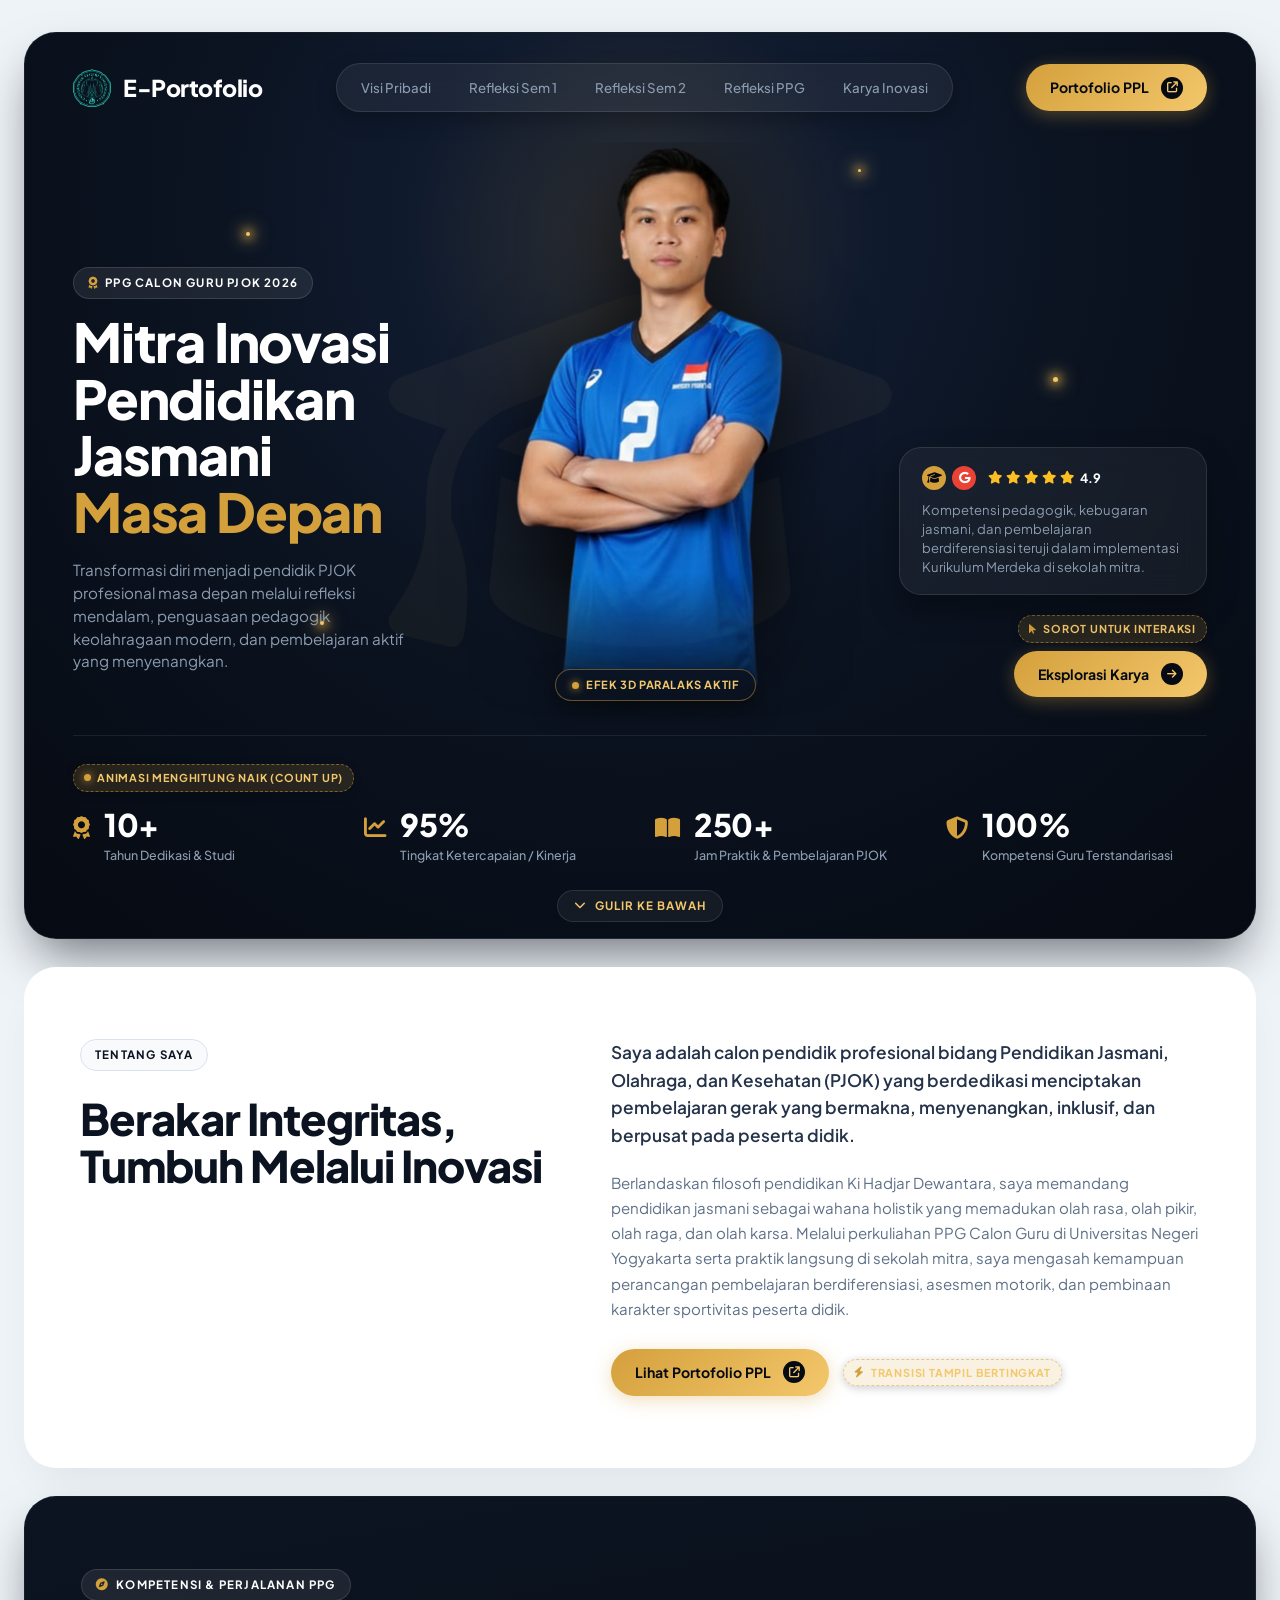
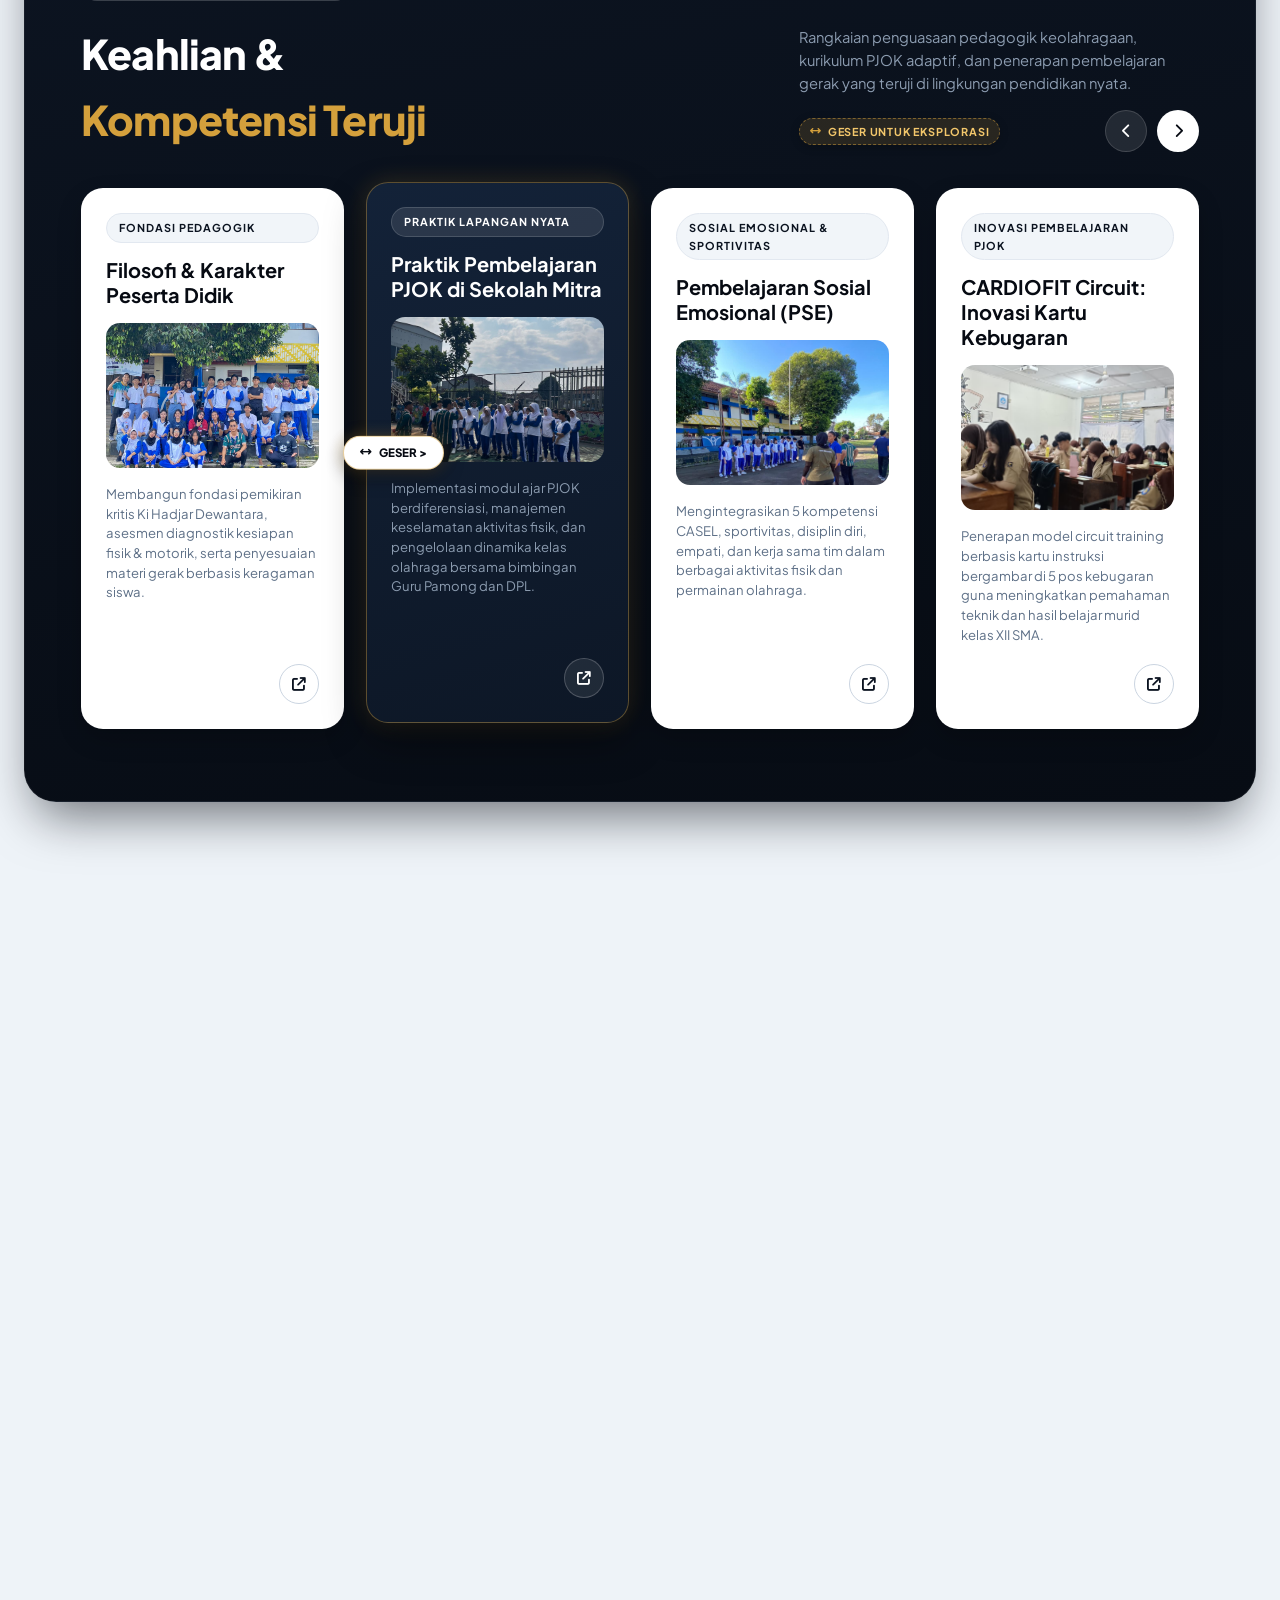
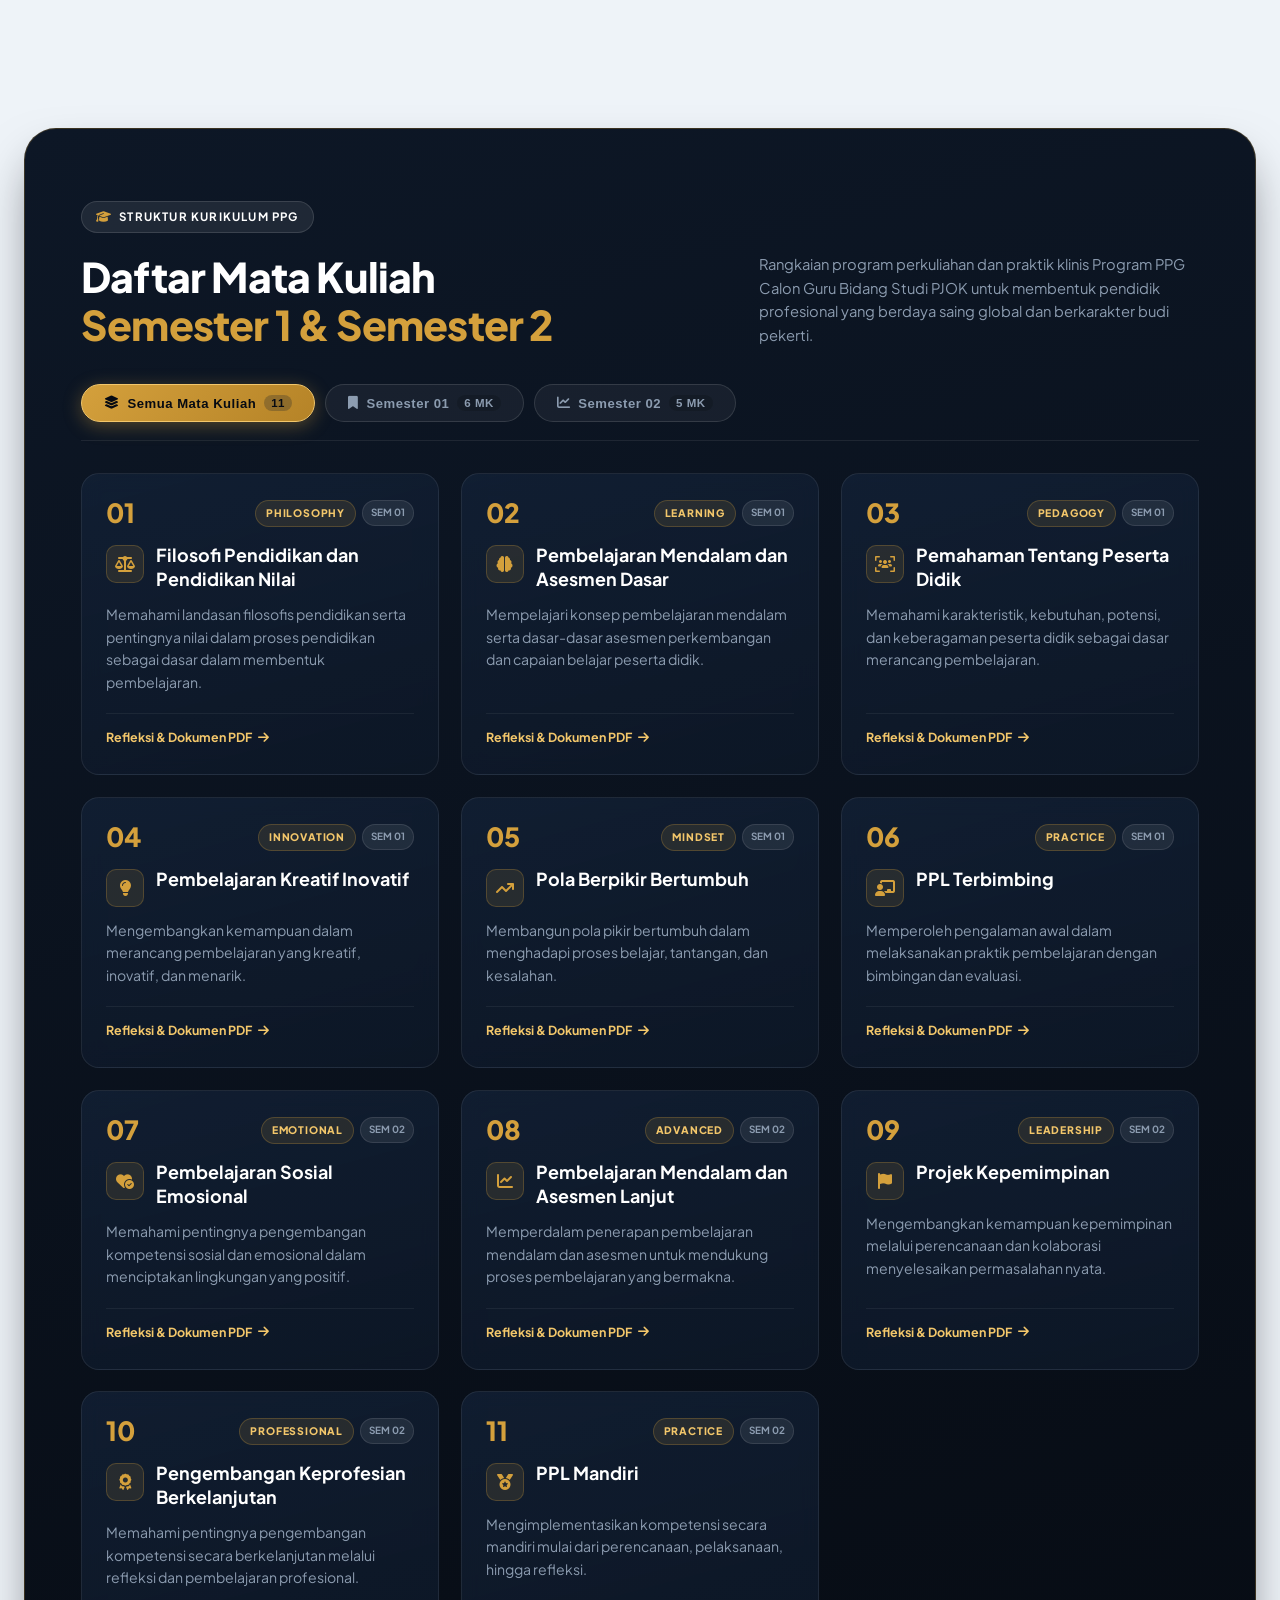
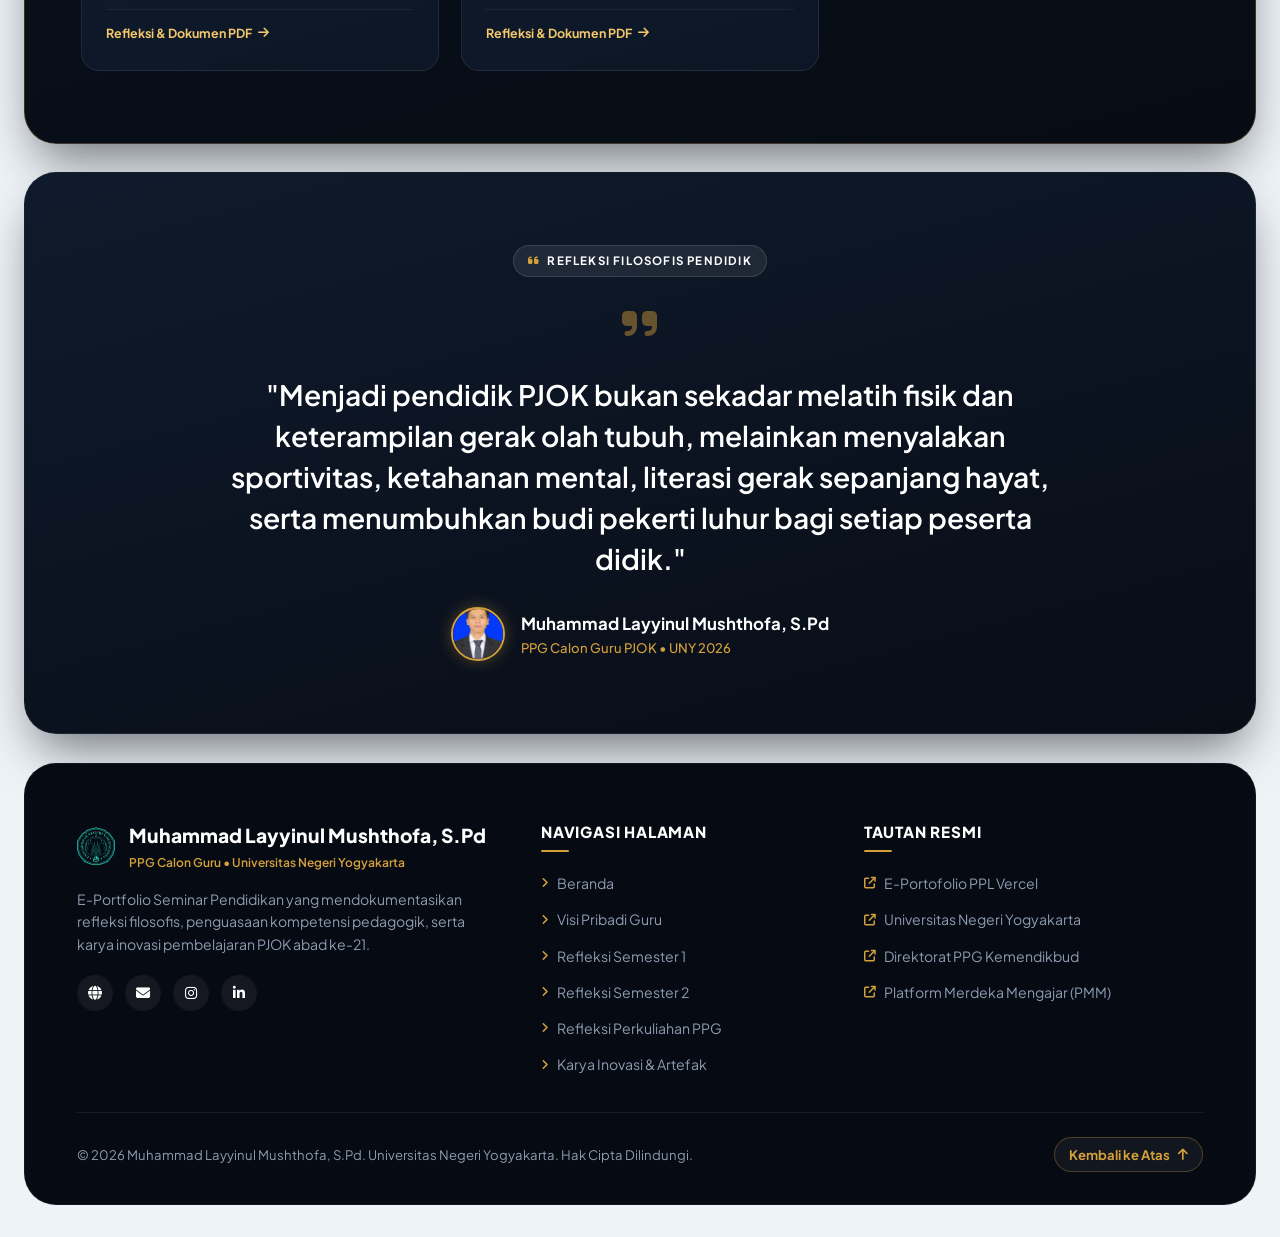
==== commit 3cb7bdac: "Update.KI" ====
--- a/index.html
+++ b/index.html
@@ -316,11 +316,11 @@
           <div class="service-card">
             <div>
               <div class="service-card-tag">INOVASI PEMBELAJARAN PJOK</div>
-              <h3>Inovasi Media &amp; Asesmen Gerak PJOK</h3>
+              <h3>CARDIOFIT Circuit: Inovasi Kartu Kebugaran</h3>
               <div class="service-card-image-wrap">
                 <img src="images/Mengawas ASTS.jpeg" alt="Inovasi PJOK" />
               </div>
-              <p class="service-card-desc">Pemanfaatan media visual interaktif, asesmen digital unjuk kerja gerak, dan modifikasi permainan olahraga yang inklusif untuk semua siswa.</p>
+              <p class="service-card-desc">Penerapan model circuit training berbasis kartu instruksi bergambar di 5 pos kebugaran guna meningkatkan pemahaman teknik dan hasil belajar murid kelas XII SMA.</p>
             </div>
             <div class="service-card-footer">
               <span class="card-hover-focus-pill"><i class="fa-solid fa-sparkles"></i> Fokus Terangkat</span>
@@ -441,7 +441,7 @@
             <div class="work-row-item reveal-cascade delay-5">
               <div class="work-title">
                 <i class="fa-solid fa-lightbulb text-gold"></i>
-                <span>5. Karya Inovasi</span>
+                <span>5. Karya Inovasi &mdash; CARDIOFIT Circuit</span>
               </div>
               <div>
                 <span class="work-category-badge">Inovasi PJOK</span>
--- a/css/style.css
+++ b/css/style.css
@@ -3372,3 +3372,179 @@
   border-color: var(--gold-primary);
   transform: translateY(-2px);
 }
+
+
+/* ==========================================================================
+   CARDIOFIT CIRCUIT & LK 4 KARYA INOVATIF STYLES
+   ========================================================================== */
+.cardiofit-hero-box {
+  background: linear-gradient(145deg, #0d1726 0%, #070d16 100%);
+  border-radius: var(--radius-container);
+  border: 1px solid rgba(212, 160, 60, 0.3);
+  box-shadow: 0 16px 40px rgba(0, 0, 0, 0.25);
+  padding: 44px 32px;
+  position: relative;
+  overflow: hidden;
+  margin-bottom: 32px;
+}
+
+@media (min-width: 992px) {
+  .cardiofit-hero-box {
+    padding: 54px 48px;
+  }
+}
+
+.cardiofit-badge-row {
+  display: flex;
+  flex-wrap: wrap;
+  align-items: center;
+  gap: 10px;
+  margin-bottom: 16px;
+}
+
+.cardiofit-title {
+  font-family: var(--font-heading);
+  font-size: clamp(1.8rem, 2.8vw, 2.5rem);
+  font-weight: 800;
+  color: #ffffff;
+  line-height: 1.2;
+  margin-bottom: 12px;
+}
+
+.cardiofit-subtitle {
+  font-size: 1.05rem;
+  color: var(--gold-primary);
+  font-weight: 600;
+  margin-bottom: 18px;
+  line-height: 1.5;
+}
+
+.cardiofit-desc {
+  font-size: 0.96rem;
+  color: var(--text-muted-dark);
+  line-height: 1.65;
+  max-width: 860px;
+  margin-bottom: 24px;
+}
+
+.cardiofit-stations-grid {
+  display: grid;
+  grid-template-columns: 1fr;
+  gap: 16px;
+  margin-top: 24px;
+}
+
+@media (min-width: 640px) {
+  .cardiofit-stations-grid {
+    grid-template-columns: repeat(2, 1fr);
+  }
+}
+
+@media (min-width: 1024px) {
+  .cardiofit-stations-grid {
+    grid-template-columns: repeat(5, 1fr);
+  }
+}
+
+.station-card {
+  background: rgba(255, 255, 255, 0.05);
+  border: 1px solid rgba(255, 255, 255, 0.1);
+  border-radius: 16px;
+  padding: 20px 16px;
+  text-align: center;
+  transition: all 0.3s ease;
+  display: flex;
+  flex-direction: column;
+  align-items: center;
+}
+
+.station-card:hover {
+  background: rgba(255, 255, 255, 0.08);
+  border-color: var(--gold-primary);
+  transform: translateY(-4px);
+  box-shadow: 0 10px 24px rgba(0, 0, 0, 0.2);
+}
+
+.station-num-pill {
+  font-size: 0.72rem;
+  font-weight: 800;
+  text-transform: uppercase;
+  letter-spacing: 0.8px;
+  padding: 3px 10px;
+  border-radius: var(--radius-pill);
+  background: rgba(212, 160, 60, 0.15);
+  color: var(--gold-primary);
+  margin-bottom: 12px;
+  border: 1px solid rgba(212, 160, 60, 0.3);
+}
+
+.station-icon {
+  width: 48px;
+  height: 48px;
+  border-radius: 50%;
+  background: rgba(212, 160, 60, 0.12);
+  color: var(--gold-primary);
+  display: flex;
+  align-items: center;
+  justify-content: center;
+  font-size: 1.3rem;
+  margin-bottom: 12px;
+}
+
+.station-title {
+  font-family: var(--font-heading);
+  font-size: 1.05rem;
+  font-weight: 800;
+  color: #ffffff;
+  margin-bottom: 6px;
+}
+
+.station-desc {
+  font-size: 0.82rem;
+  color: var(--text-muted-dark);
+  line-height: 1.45;
+  margin: 0;
+}
+
+/* Research References Card */
+.research-grid {
+  display: grid;
+  grid-template-columns: 1fr;
+  gap: 18px;
+  margin-top: 18px;
+}
+
+@media (min-width: 768px) {
+  .research-grid {
+    grid-template-columns: repeat(2, 1fr);
+  }
+}
+
+.research-card {
+  background: #ffffff;
+  border: 1px solid #e2e8f0;
+  border-radius: 16px;
+  padding: 22px 20px;
+  border-left: 4px solid var(--gold-primary);
+  transition: all 0.25s ease;
+}
+
+.research-card:hover {
+  transform: translateY(-3px);
+  box-shadow: 0 10px 25px rgba(0, 0, 0, 0.06);
+}
+
+.research-author {
+  font-family: var(--font-heading);
+  font-size: 0.98rem;
+  font-weight: 800;
+  color: var(--navy-darkest);
+  margin-bottom: 6px;
+}
+
+.research-finding {
+  font-size: 0.88rem;
+  color: #475569;
+  line-height: 1.55;
+  margin: 0;
+}
